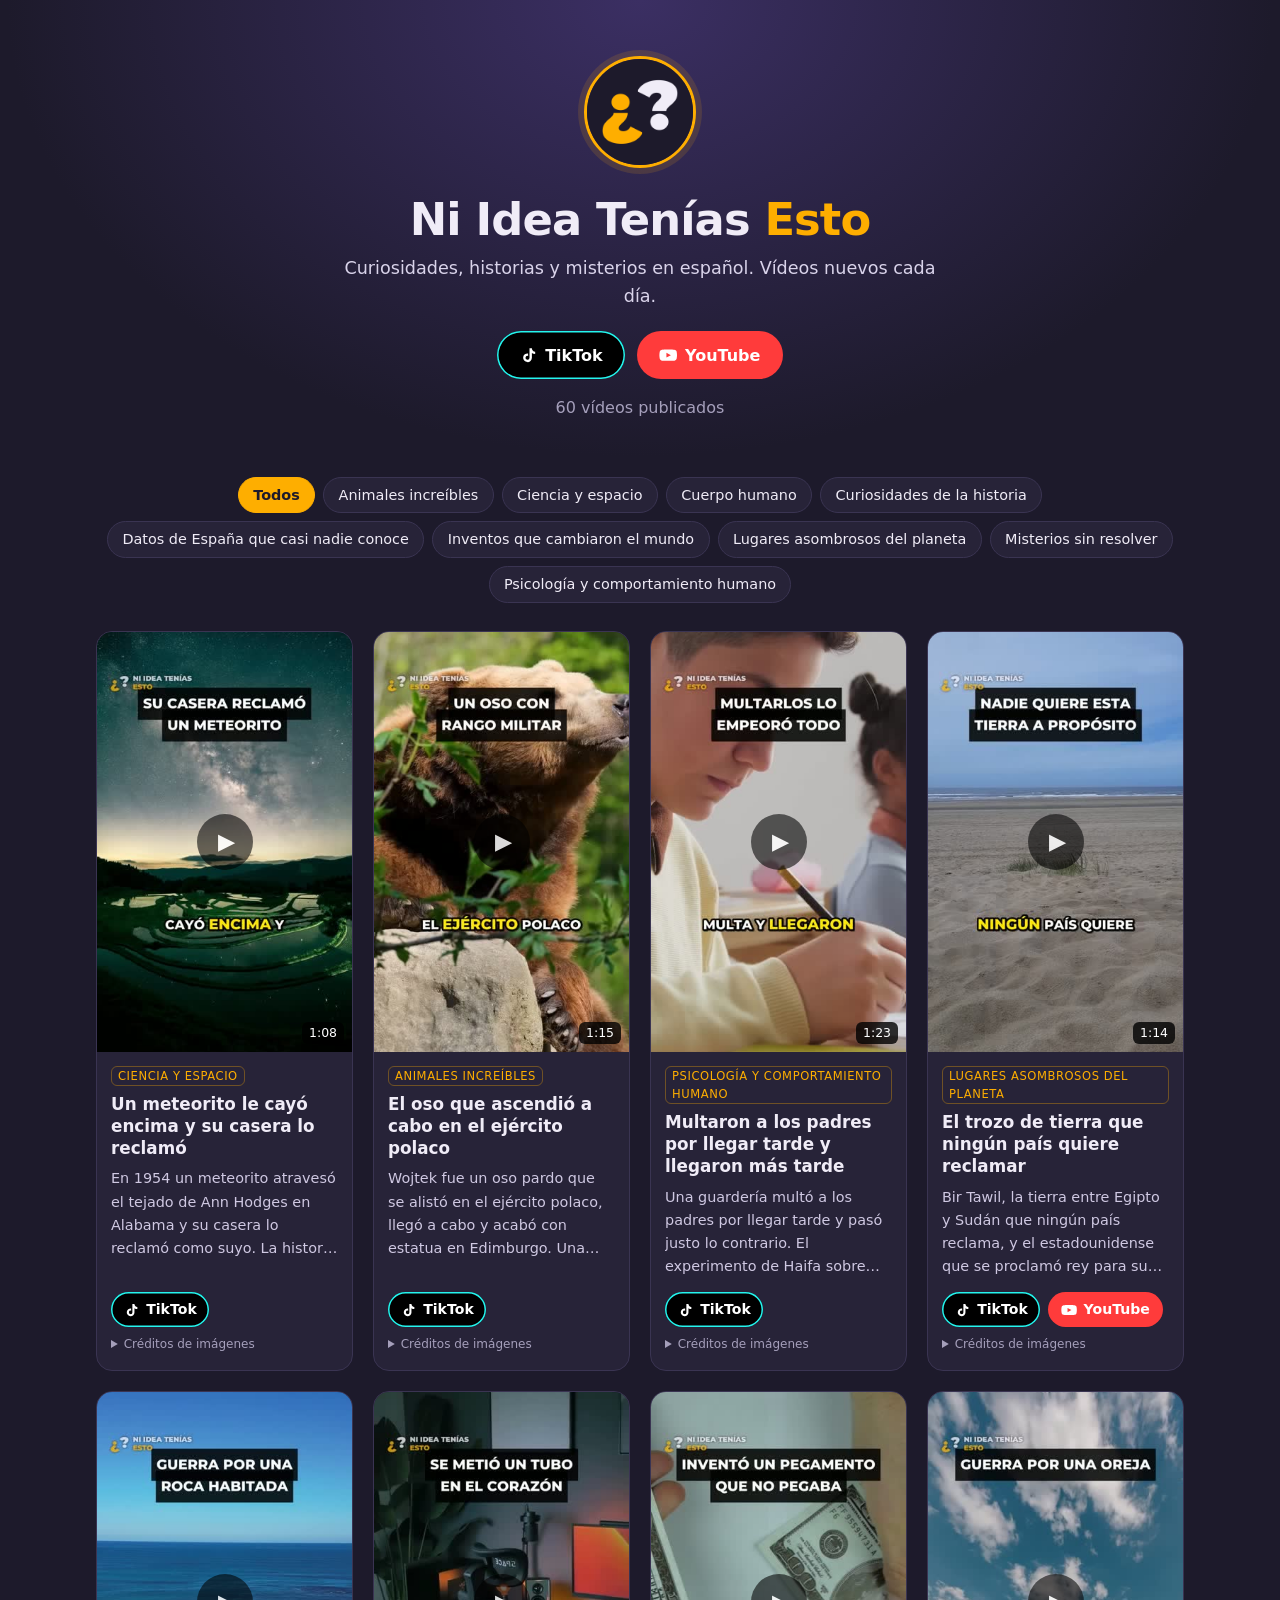
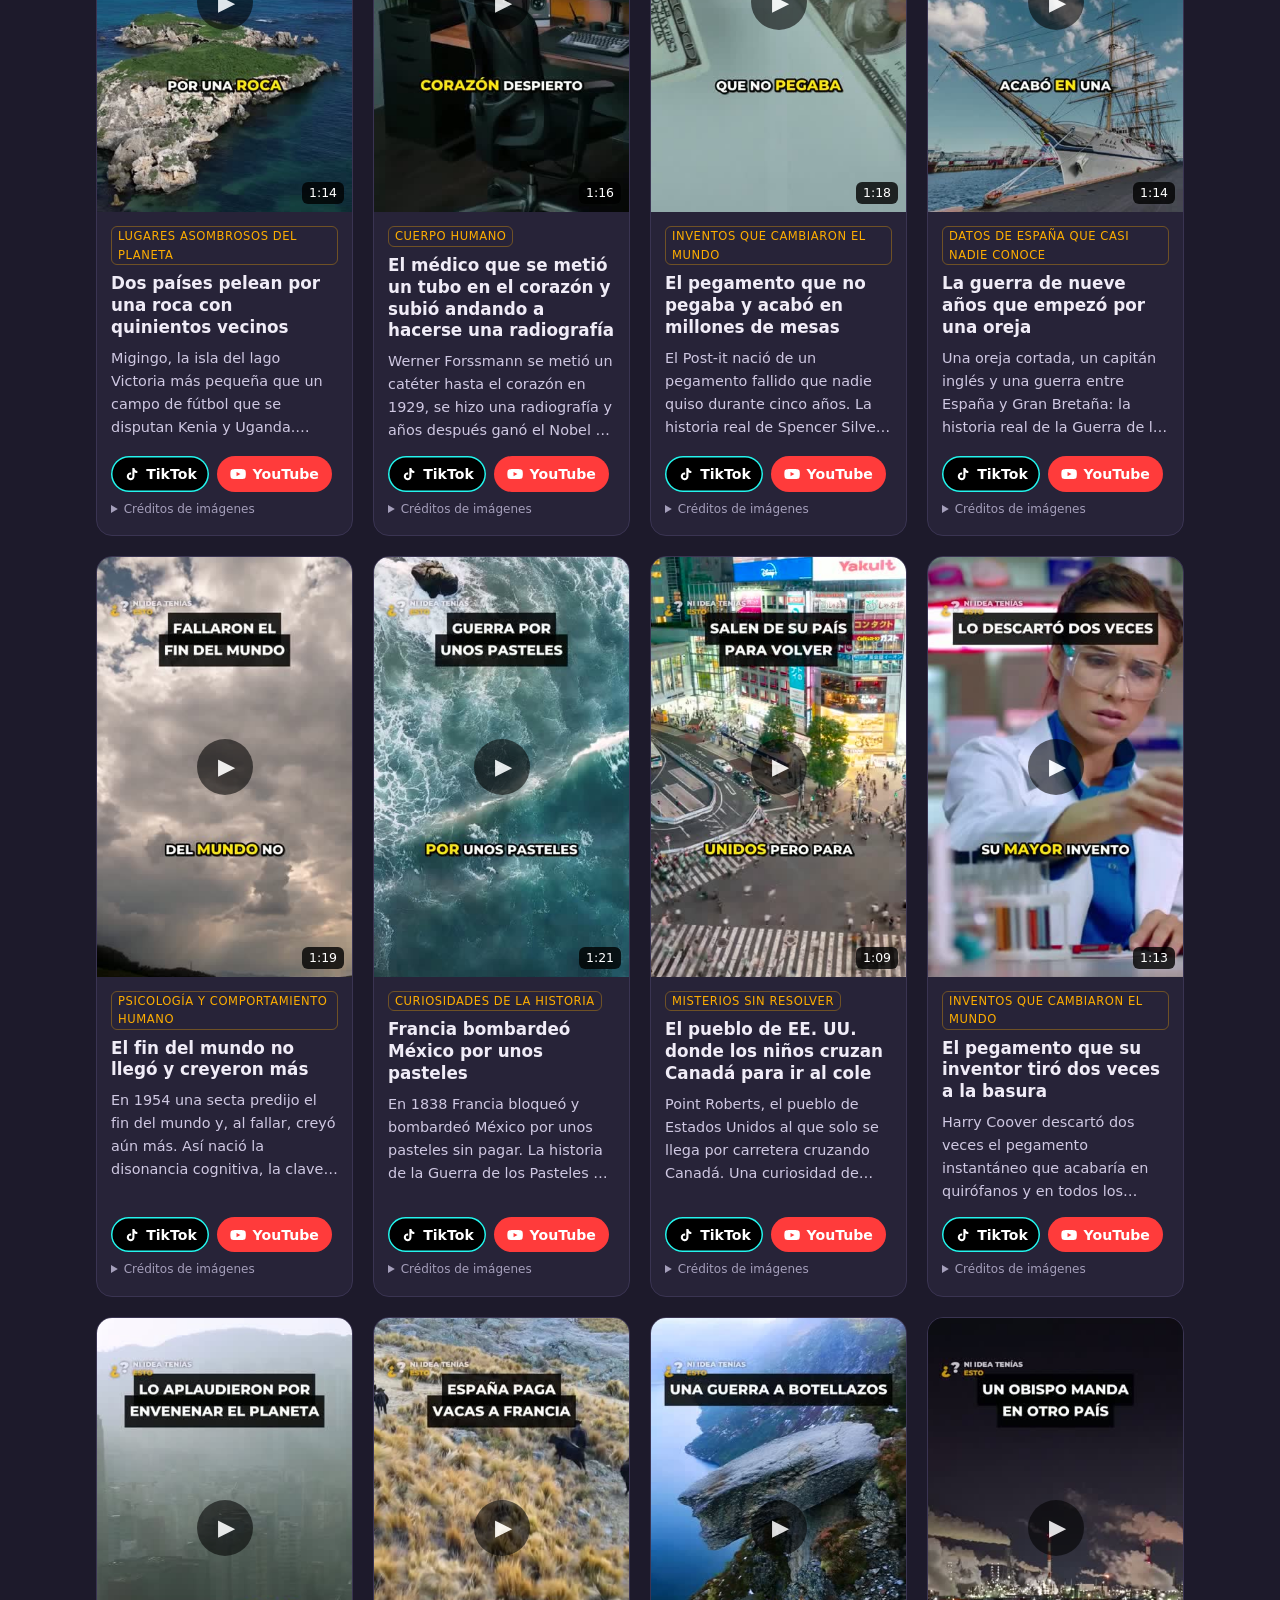
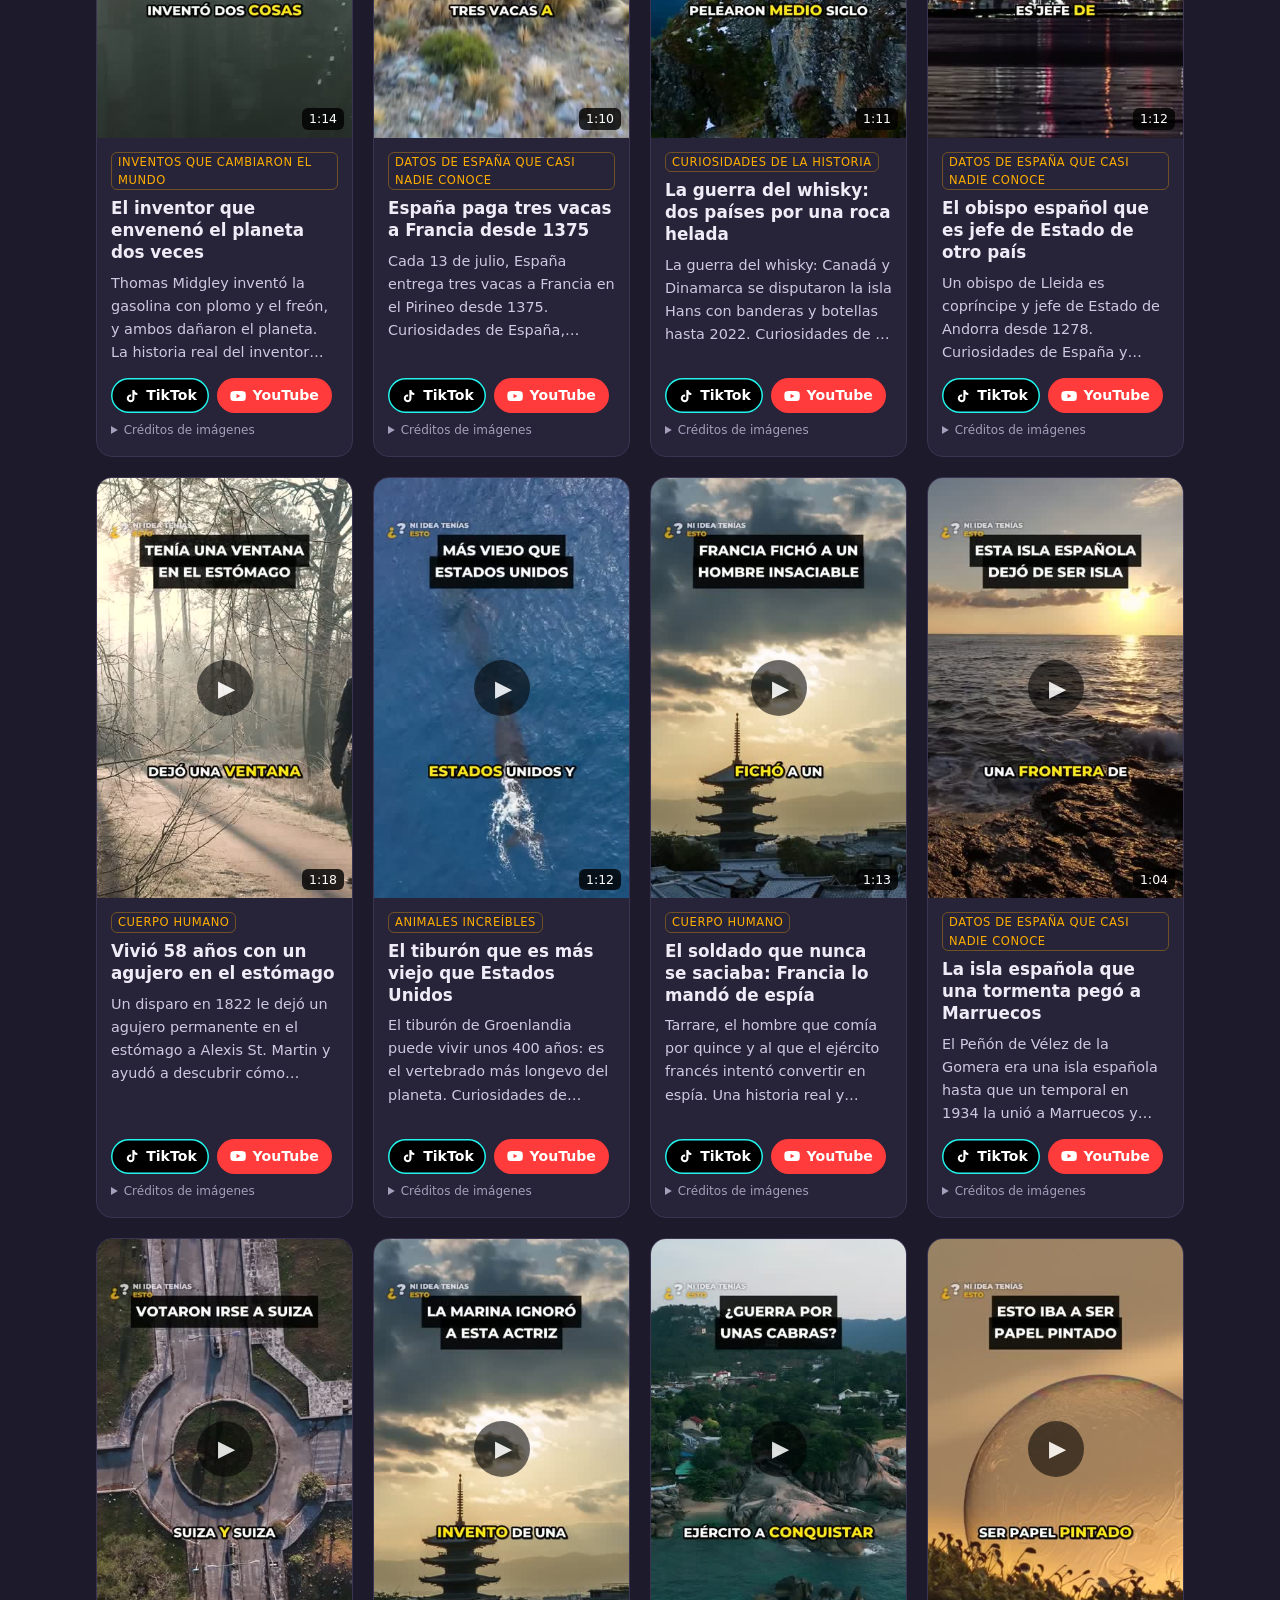
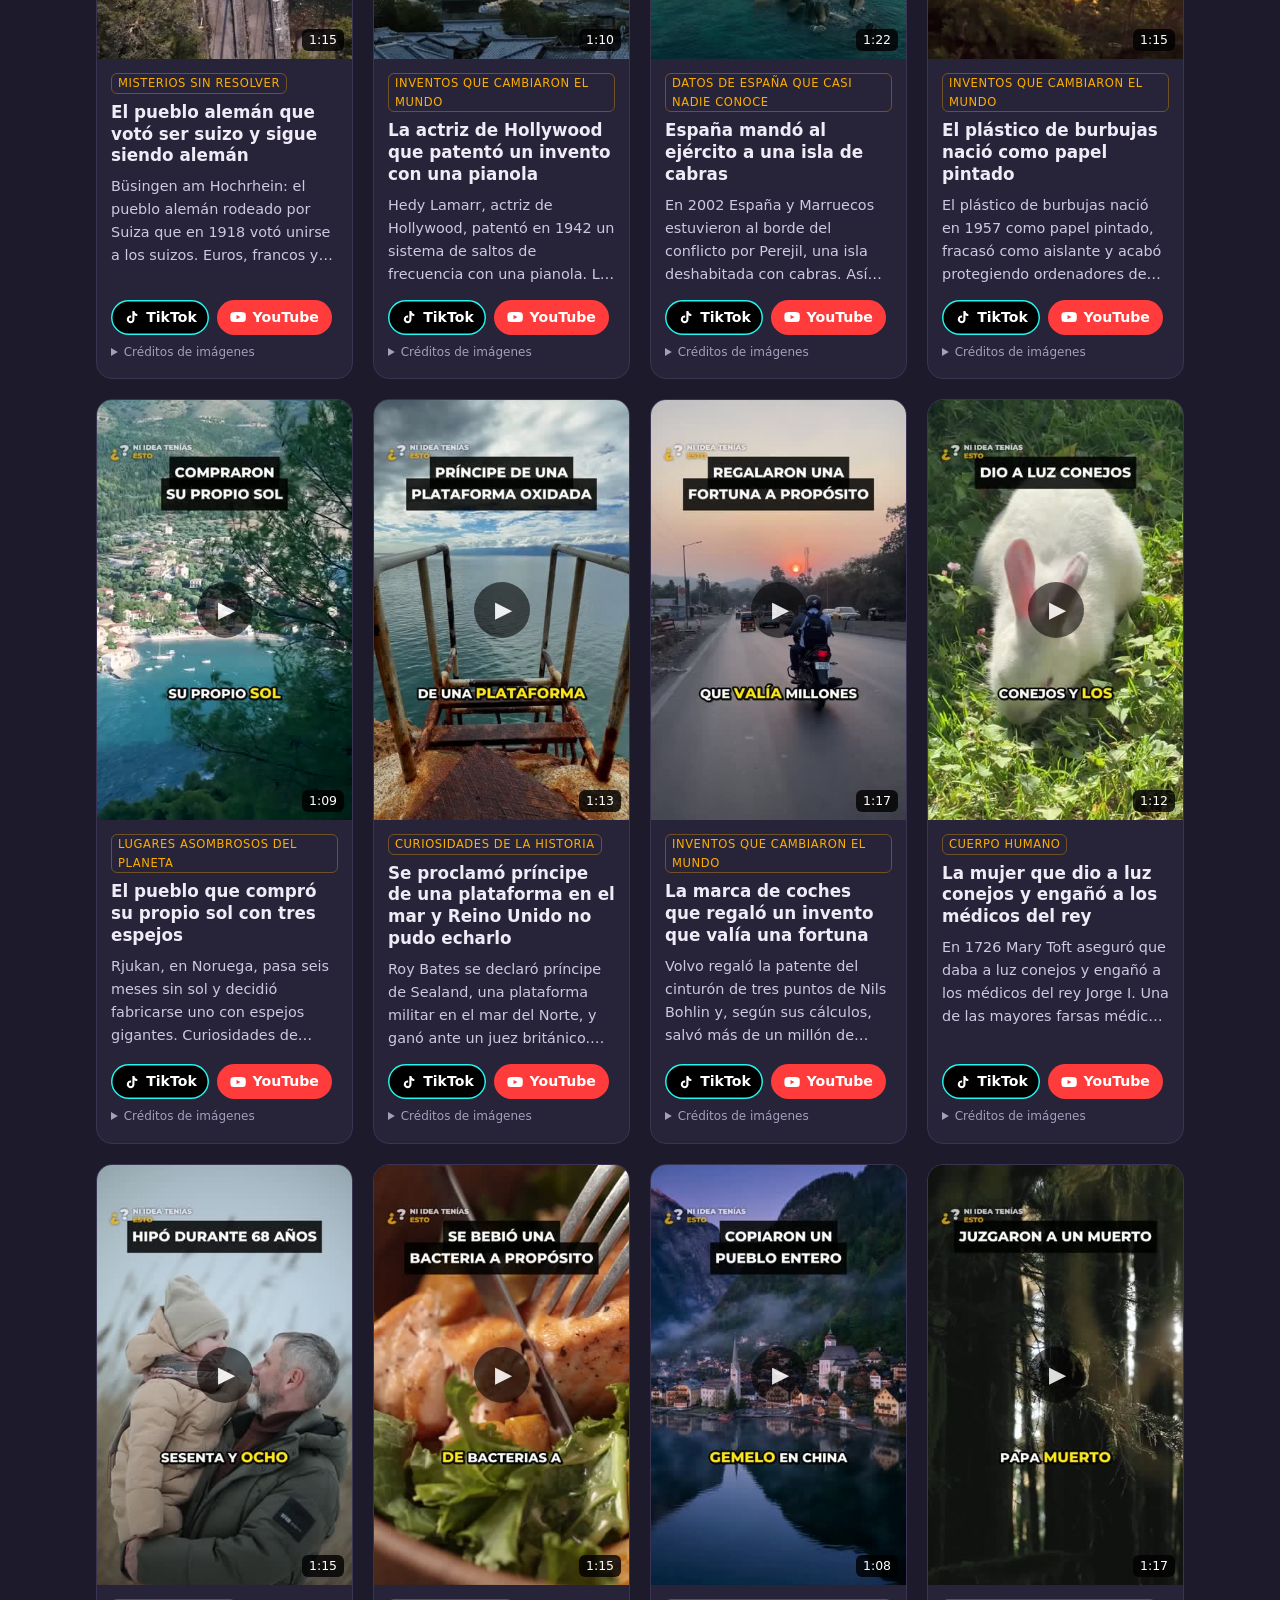
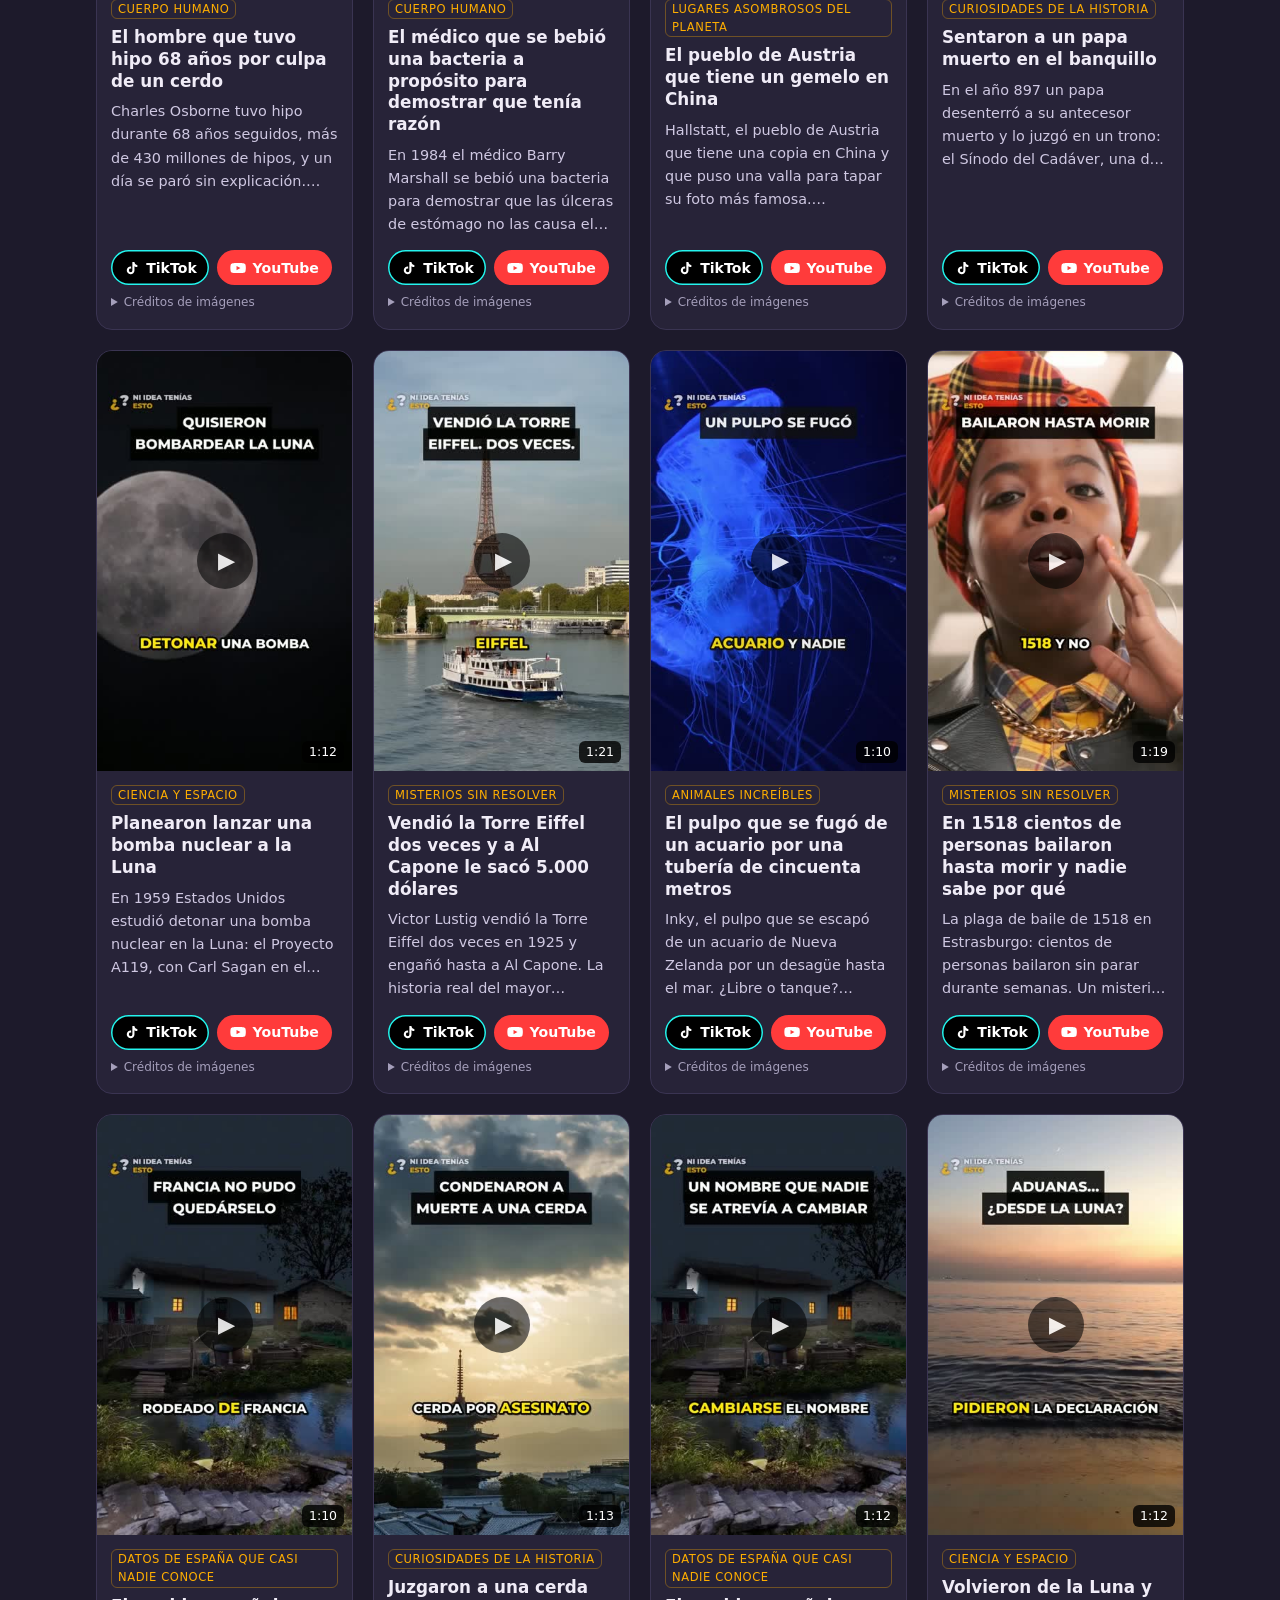
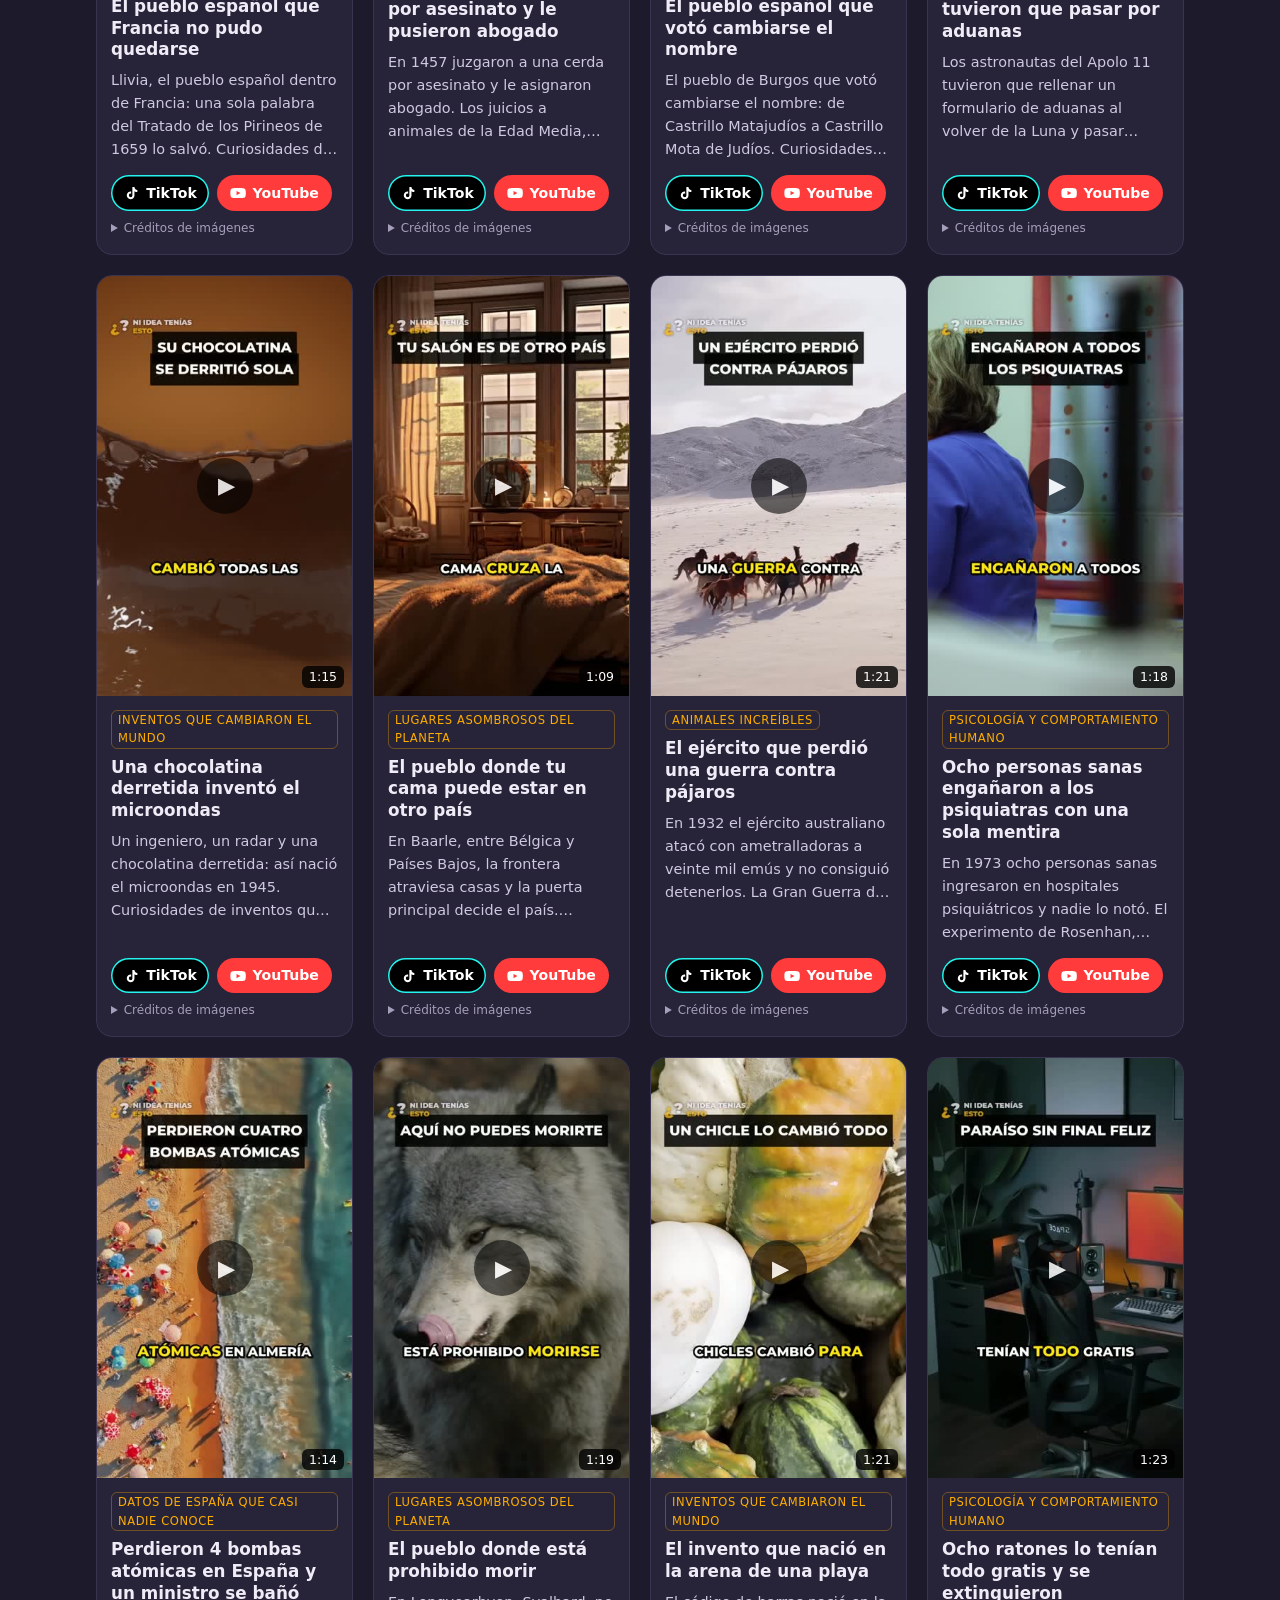
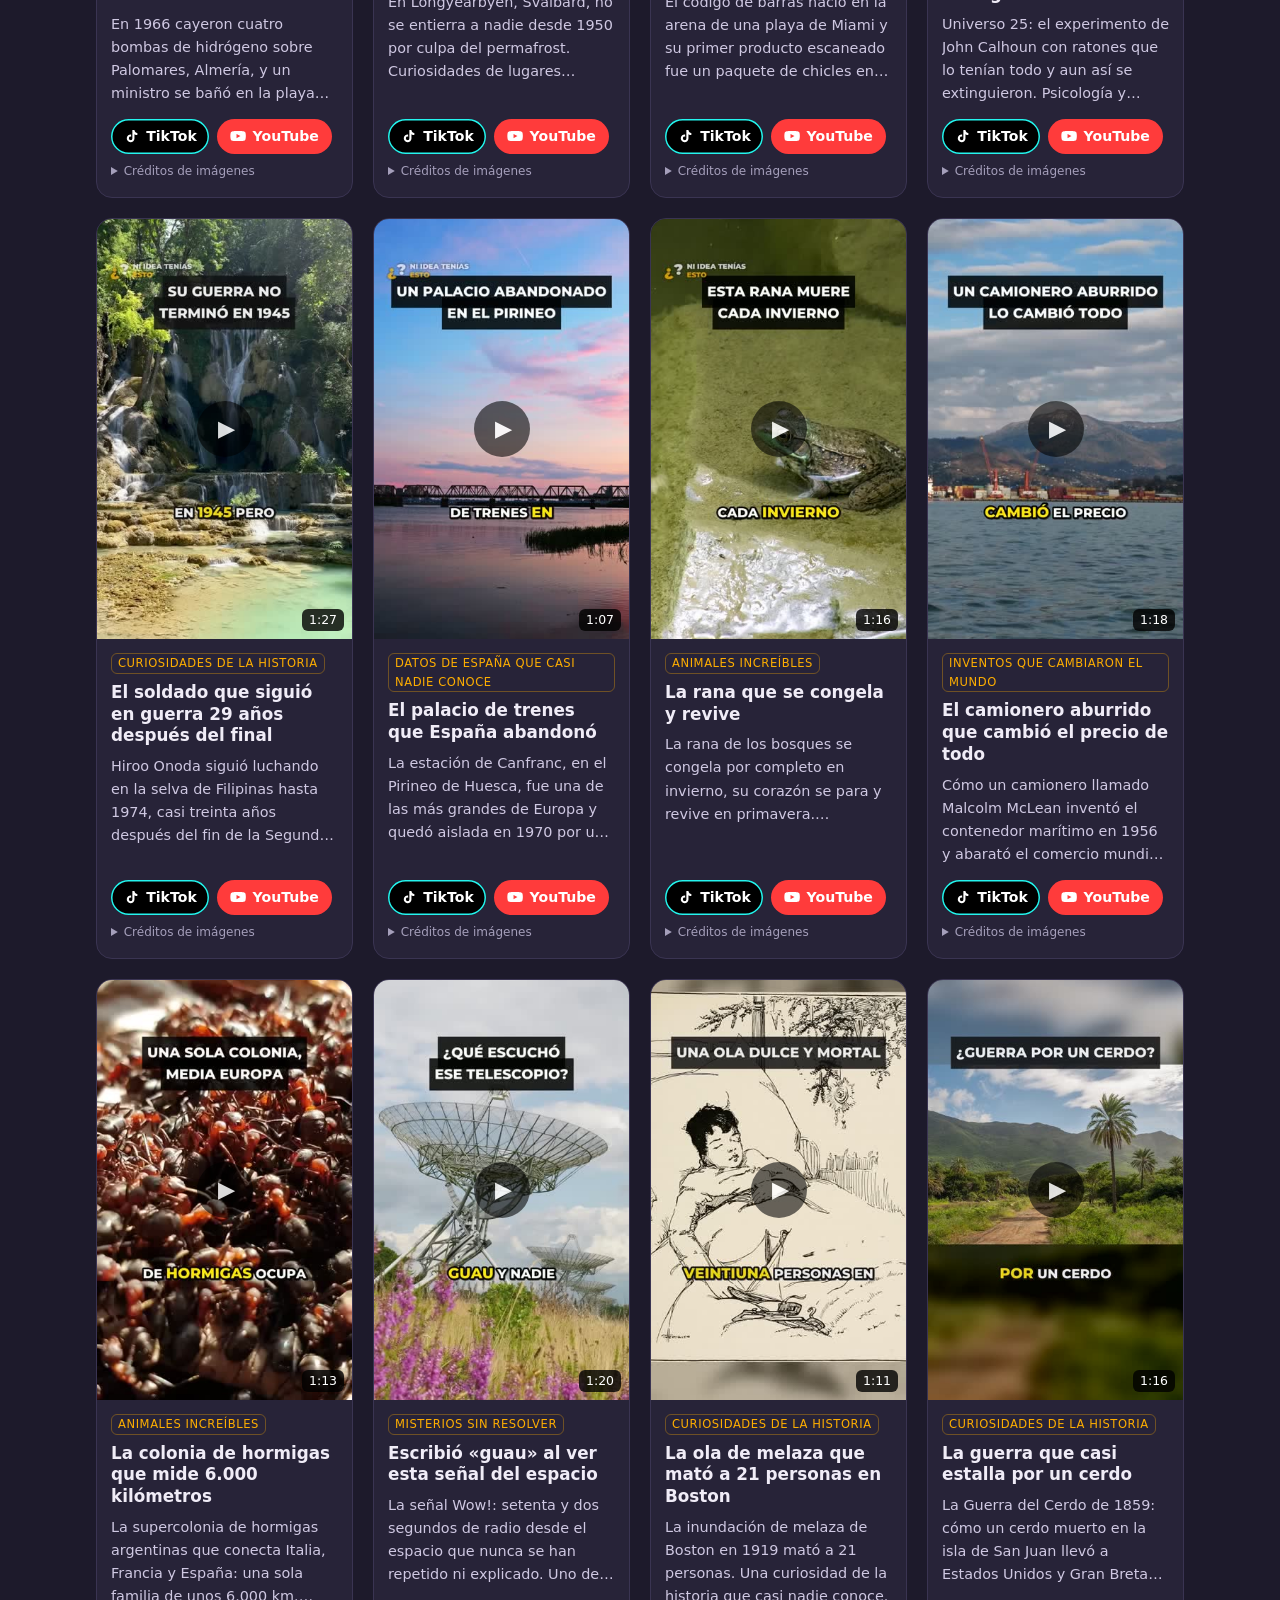
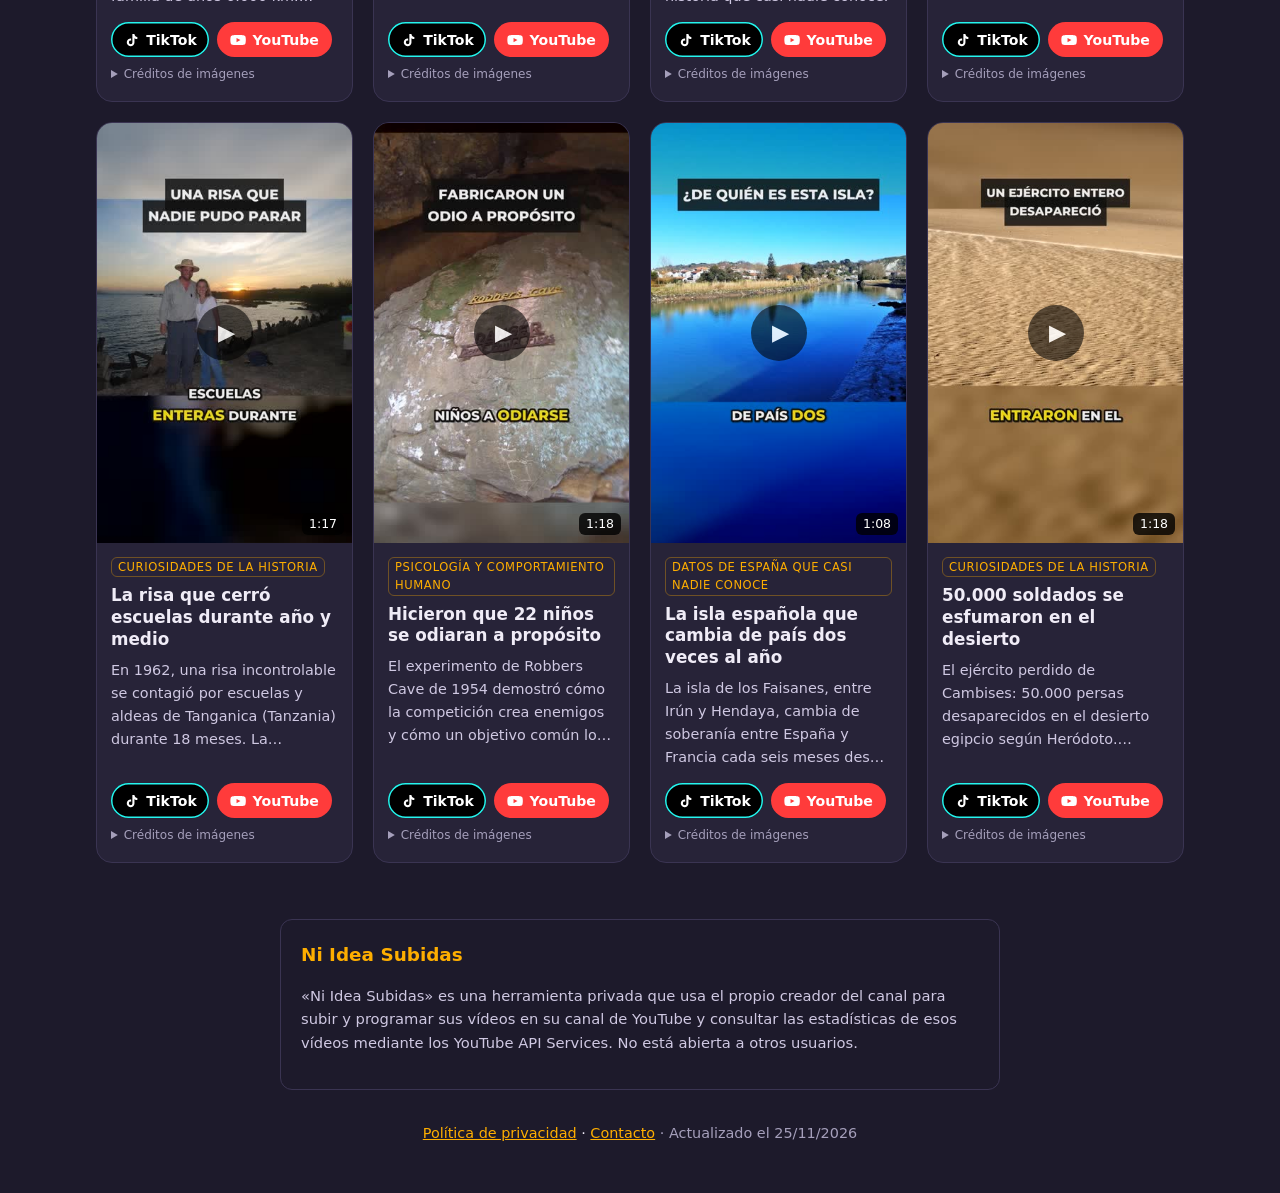
==== index.html @ e854cfb4 "Vídeos actualizados 2026-11-25 22:00" ====
<!doctype html><html lang="es"><head><meta charset="utf-8">
<meta name="viewport" content="width=device-width,initial-scale=1">
<title>Ni Idea Tenías Esto · curiosidades en vídeo</title>
<meta name="description" content="Curiosidades, historias y misterios en español. Vídeos nuevos cada día.">
<link rel="canonical" href="https://fredygui.github.io/nideatenias-web/"><link rel="icon" href="perfil.png"><meta name="theme-color" content="#1d1a2b">
<meta property="og:type" content="website"><meta property="og:title" content="Ni Idea Tenías Esto">
<meta property="og:description" content="Curiosidades, historias y misterios en español. Vídeos nuevos cada día."><meta property="og:url" content="https://fredygui.github.io/nideatenias-web/">
<meta property="og:image" content="https://fredygui.github.io/nideatenias-web/banner.png"><meta name="twitter:card" content="summary_large_image">
<script type="application/ld+json">{"@context": "https://schema.org", "@type": "Organization", "name": "Ni Idea Tenías Esto", "url": "https://fredygui.github.io/nideatenias-web/", "logo": "https://fredygui.github.io/nideatenias-web/perfil.png", "sameAs": ["https://www.tiktok.com/@ni_idea_tenias", "https://www.youtube.com/channel/UCDaTWQ-N5QZ5Dp7M0wx1miQ"]}</script>
<link rel="stylesheet" href="style.css?v=9f6d67fa"></head><body>
<header class="hero"><img class="avatar" src="perfil.png" alt="" width="112" height="112">
<h1>Ni Idea Tenías <b>Esto</b></h1><p class="lema">Curiosidades, historias y misterios en español. Vídeos nuevos cada día.</p>
<nav class="redes"><a class="bt tt" href="https://www.tiktok.com/@ni_idea_tenias" target="_blank" rel="noopener"><svg viewBox="0 0 24 24" aria-hidden="true"><path d="M16.6 5.8A4.3 4.3 0 0 1 15.5 3h-3.1v12.4a2.6 2.6 0 1 1-1.8-2.5V9.7a5.7 5.7 0 1 0 4.9 5.7V9.1a7.3 7.3 0 0 0 4.3 1.4V7.4a4.3 4.3 0 0 1-3.2-1.6z"/></svg>TikTok</a>
<a class="bt yt" href="https://www.youtube.com/channel/UCDaTWQ-N5QZ5Dp7M0wx1miQ" target="_blank" rel="noopener"><svg viewBox="0 0 24 24" aria-hidden="true"><path d="M23 7.2a3 3 0 0 0-2.1-2.1C19 4.6 12 4.6 12 4.6s-7 0-8.9.5A3 3 0 0 0 1 7.2 31 31 0 0 0 .5 12a31 31 0 0 0 .5 4.8 3 3 0 0 0 2.1 2.1c1.9.5 8.9.5 8.9.5s7 0 8.9-.5a3 3 0 0 0 2.1-2.1A31 31 0 0 0 23.5 12a31 31 0 0 0-.5-4.8zM9.7 15.1V8.9l5.8 3.1z"/></svg>YouTube</a></nav>
<p class="mut">60 vídeos publicados</p></header>
<main><div class="filtros" role="group" aria-label="Filtrar por temática">
<button type="button" data-f="" aria-pressed="true">Todos</button><button type="button" data-f="animales increíbles">Animales increíbles</button><button type="button" data-f="ciencia y espacio">Ciencia y espacio</button><button type="button" data-f="cuerpo humano">Cuerpo humano</button><button type="button" data-f="curiosidades de la historia">Curiosidades de la historia</button><button type="button" data-f="datos de España que casi nadie conoce">Datos de España que casi nadie conoce</button><button type="button" data-f="inventos que cambiaron el mundo">Inventos que cambiaron el mundo</button><button type="button" data-f="lugares asombrosos del planeta">Lugares asombrosos del planeta</button><button type="button" data-f="misterios sin resolver">Misterios sin resolver</button><button type="button" data-f="psicología y comportamiento humano">Psicología y comportamiento humano</button></div>
<section class="grid"><article class="card" data-tema="ciencia y espacio">
<a class="thumb" href="https://www.tiktok.com/@ni_idea_tenias/video/7712201972727778582" target="_blank" rel="noopener" aria-label="Ver «Un meteorito le cayó encima y su casera lo reclamó»">
<img src="v/un-meteorito-le-cayo-encima-y-su-casera-lo-reclamo.jpg" alt="" loading="lazy" width="360" height="640"><span class="dur">1:08</span><span class="play" aria-hidden="true">▶</span></a>
<div class="info"><span class="chip">ciencia y espacio</span><h3>Un meteorito le cayó encima y su casera lo reclamó</h3>
<p>En 1954 un meteorito atravesó el tejado de Ann Hodges en Alabama y su casera lo reclamó como suyo. La historia real del meteorito de Sylacauga.</p><div class="bts"><a class="bt tt" href="https://www.tiktok.com/@ni_idea_tenias/video/7712201972727778582" target="_blank" rel="noopener"><svg viewBox="0 0 24 24" aria-hidden="true"><path d="M16.6 5.8A4.3 4.3 0 0 1 15.5 3h-3.1v12.4a2.6 2.6 0 1 1-1.8-2.5V9.7a5.7 5.7 0 1 0 4.9 5.7V9.1a7.3 7.3 0 0 0 4.3 1.4V7.4a4.3 4.3 0 0 1-3.2-1.6z"/></svg>TikTok</a></div><details><summary>Créditos de imágenes</summary><p>Kanenori (Pixabay); Kai NeSmith (CC BY 4.0, Wikimedia); atiqurrahman0047 (Pixabay); TravelingOnTheGoYoutubeCh (Pixabay); LadislavBur (Pixabay); Spaceandbeyond (Pixabay); Boston Public Library (Public domain, Wikimedia); AlexKopeykin (Pixabay); Associated Press (Public domain, Wikimedia); AttilaPergel (Pixabay); JoshuaWoroniecki (Pixabay); AlabamaGuy2007 (Public domain, Wikimedia); Elcin_Qarayev (Pixabay); Skusnr (CC BY-SA 3.0, Wikimedia); xBriantcx (Pixabay); Rivers Langley; SaveRivers (CC BY-SA 3.0, Wikimedia); bellergy (Pixabay)</p></details></div></article><article class="card" data-tema="animales increíbles">
<a class="thumb" href="https://www.tiktok.com/@ni_idea_tenias/video/7712161598269558038" target="_blank" rel="noopener" aria-label="Ver «El oso que ascendió a cabo en el ejército polaco»">
<img src="v/el-oso-que-ascendio-a-cabo-en-el-ejercito-polaco.jpg" alt="" loading="lazy" width="360" height="640"><span class="dur">1:15</span><span class="play" aria-hidden="true">▶</span></a>
<div class="info"><span class="chip">animales increíbles</span><h3>El oso que ascendió a cabo en el ejército polaco</h3>
<p>Wojtek fue un oso pardo que se alistó en el ejército polaco, llegó a cabo y acabó con estatua en Edimburgo. Una curiosidad real de la Segunda Guerra Mundial.</p><div class="bts"><a class="bt tt" href="https://www.tiktok.com/@ni_idea_tenias/video/7712161598269558038" target="_blank" rel="noopener"><svg viewBox="0 0 24 24" aria-hidden="true"><path d="M16.6 5.8A4.3 4.3 0 0 1 15.5 3h-3.1v12.4a2.6 2.6 0 1 1-1.8-2.5V9.7a5.7 5.7 0 1 0 4.9 5.7V9.1a7.3 7.3 0 0 0 4.3 1.4V7.4a4.3 4.3 0 0 1-3.2-1.6z"/></svg>TikTok</a></div><details><summary>Créditos de imágenes</summary><p>NickyPe (Pixabay); Imperial War Museum (Public domain, Wikimedia); 10933357 (Pixabay); Annemarie Schwarzenbach (Public domain, Wikimedia); Amirirani (Pixabay); u_ekhjdhty9m (Pixabay); md579 (Pixabay); mda621326 (Pixabay); Nguyendong94 (Pixabay); Signal Corps Archive (Public domain, Wikimedia); bellergy (Pixabay); Signal Corps Archive from Ireland and Un (Public domain, Wikimedia); WildEastMan (Pixabay); Scotch Mist (CC BY-SA 4.0, Wikimedia); AttilaPergel (Pixabay); billfromesm (CC BY 2.0, Wikimedia); Mark Owens (OGL v1.0, Wikimedia); Media_Hopper_Studio (Pixabay); Gpwitteveen (CC BY-SA 3.0, Wikimedia)</p></details></div></article><article class="card" data-tema="psicología y comportamiento humano">
<a class="thumb" href="https://www.tiktok.com/@ni_idea_tenias/video/7711822994636639510" target="_blank" rel="noopener" aria-label="Ver «Multaron a los padres por llegar tarde y llegaron más tarde»">
<img src="v/multaron-a-los-padres-por-llegar-tarde-y-llegaron-.jpg" alt="" loading="lazy" width="360" height="640"><span class="dur">1:23</span><span class="play" aria-hidden="true">▶</span></a>
<div class="info"><span class="chip">psicología y comportamiento humano</span><h3>Multaron a los padres por llegar tarde y llegaron más tarde</h3>
<p>Una guardería multó a los padres por llegar tarde y pasó justo lo contrario. El experimento de Haifa sobre psicología y dinero que cambió la economía del comportamiento.</p><div class="bts"><a class="bt tt" href="https://www.tiktok.com/@ni_idea_tenias/video/7711822994636639510" target="_blank" rel="noopener"><svg viewBox="0 0 24 24" aria-hidden="true"><path d="M16.6 5.8A4.3 4.3 0 0 1 15.5 3h-3.1v12.4a2.6 2.6 0 1 1-1.8-2.5V9.7a5.7 5.7 0 1 0 4.9 5.7V9.1a7.3 7.3 0 0 0 4.3 1.4V7.4a4.3 4.3 0 0 1-3.2-1.6z"/></svg>TikTok</a></div><details><summary>Créditos de imágenes</summary><p>Vacampbe (Pixabay); Zvi Roger (CC BY 3.0, Wikimedia); Kalashnov (CC BY-SA 3.0, Wikimedia); RoyBuri (Pixabay); Revital Salomon (CC BY-SA 4.0, Wikimedia); xBriantcx (Pixabay); Christoph Braun (CC0, Wikimedia); Matthias_Groeneveld (Pixabay); 玄史生 (CC0, Wikimedia); iddea_photo (Pixabay); Benaldinhomasaba (CC BY-SA 4.0, Wikimedia); Amorn_mimi (Pixabay); frycyk01 (Pixabay); isuruzampa (Pixabay); Nature-Stock-Footage (Pixabay); Gene Daniels (Public domain, Wikimedia); Alexas_Fotos (Pixabay); Noamgneezy (CC BY-SA 3.0, Wikimedia)</p></details></div></article><article class="card" data-tema="lugares asombrosos del planeta">
<a class="thumb" href="https://www.tiktok.com/@ni_idea_tenias/video/7711777873987636502" target="_blank" rel="noopener" aria-label="Ver «El trozo de tierra que ningún país quiere reclamar»">
<img src="v/el-trozo-de-tierra-que-ningun-pais-quiere-reclamar.jpg" alt="" loading="lazy" width="360" height="640"><span class="dur">1:14</span><span class="play" aria-hidden="true">▶</span></a>
<div class="info"><span class="chip">lugares asombrosos del planeta</span><h3>El trozo de tierra que ningún país quiere reclamar</h3>
<p>Bir Tawil, la tierra entre Egipto y Sudán que ningún país reclama, y el estadounidense que se proclamó rey para su hija. Curiosidades del mundo y fronteras absurdas.</p><div class="bts"><a class="bt tt" href="https://www.tiktok.com/@ni_idea_tenias/video/7711777873987636502" target="_blank" rel="noopener"><svg viewBox="0 0 24 24" aria-hidden="true"><path d="M16.6 5.8A4.3 4.3 0 0 1 15.5 3h-3.1v12.4a2.6 2.6 0 1 1-1.8-2.5V9.7a5.7 5.7 0 1 0 4.9 5.7V9.1a7.3 7.3 0 0 0 4.3 1.4V7.4a4.3 4.3 0 0 1-3.2-1.6z"/></svg>TikTok</a><a class="bt yt" href="https://youtube.com/shorts/9jWwilT1-Ss" target="_blank" rel="noopener"><svg viewBox="0 0 24 24" aria-hidden="true"><path d="M23 7.2a3 3 0 0 0-2.1-2.1C19 4.6 12 4.6 12 4.6s-7 0-8.9.5A3 3 0 0 0 1 7.2 31 31 0 0 0 .5 12a31 31 0 0 0 .5 4.8 3 3 0 0 0 2.1 2.1c1.9.5 8.9.5 8.9.5s7 0 8.9-.5a3 3 0 0 0 2.1-2.1A31 31 0 0 0 23.5 12a31 31 0 0 0-.5-4.8zM9.7 15.1V8.9l5.8 3.1z"/></svg>YouTube</a></div><details><summary>Créditos de imágenes</summary><p>MAKY_OREL (Pixabay); antonlukin (Pixabay); HieuNghiaMini (Pixabay); Asif_khanAK (Pixabay); Kanenori (Pixabay); Great Britain. War Office. General Staff (Public domain, Wikimedia); Mario_Krimer (Pixabay); Egypt location map.svg; Sudan location m (CC BY-SA 3.0, Wikimedia); DrRandomFactor (CC BY-SA 3.0, Wikimedia); OrcaTec (Pixabay); NYC2TLV (CC BY 2.5, Wikimedia); Leolo212 (Pixabay); Landsat 8 / OLI (Public domain, Wikimedia); AlexKopeykin (Pixabay); AndyScott (CC BY-SA 4.0, Wikimedia); Maps-For-Free.com (CC0, Wikimedia); Sarjunkumar01 (Pixabay); Army Map Service, Corps of Engineers, U. (Public domain, Wikimedia)</p></details></div></article><article class="card" data-tema="lugares asombrosos del planeta">
<a class="thumb" href="https://www.tiktok.com/@ni_idea_tenias/video/7711727557229563158" target="_blank" rel="noopener" aria-label="Ver «Dos países pelean por una roca con quinientos vecinos»">
<img src="v/dos-paises-pelean-por-una-roca-con-quinientos-veci.jpg" alt="" loading="lazy" width="360" height="640"><span class="dur">1:14</span><span class="play" aria-hidden="true">▶</span></a>
<div class="info"><span class="chip">lugares asombrosos del planeta</span><h3>Dos países pelean por una roca con quinientos vecinos</h3>
<p>Migingo, la isla del lago Victoria más pequeña que un campo de fútbol que se disputan Kenia y Uganda. Curiosidades de fronteras absurdas y lugares asombrosos.</p><div class="bts"><a class="bt tt" href="https://www.tiktok.com/@ni_idea_tenias/video/7711727557229563158" target="_blank" rel="noopener"><svg viewBox="0 0 24 24" aria-hidden="true"><path d="M16.6 5.8A4.3 4.3 0 0 1 15.5 3h-3.1v12.4a2.6 2.6 0 1 1-1.8-2.5V9.7a5.7 5.7 0 1 0 4.9 5.7V9.1a7.3 7.3 0 0 0 4.3 1.4V7.4a4.3 4.3 0 0 1-3.2-1.6z"/></svg>TikTok</a><a class="bt yt" href="https://youtube.com/shorts/aPOCKbaKrG8" target="_blank" rel="noopener"><svg viewBox="0 0 24 24" aria-hidden="true"><path d="M23 7.2a3 3 0 0 0-2.1-2.1C19 4.6 12 4.6 12 4.6s-7 0-8.9.5A3 3 0 0 0 1 7.2 31 31 0 0 0 .5 12a31 31 0 0 0 .5 4.8 3 3 0 0 0 2.1 2.1c1.9.5 8.9.5 8.9.5s7 0 8.9-.5a3 3 0 0 0 2.1-2.1A31 31 0 0 0 23.5 12a31 31 0 0 0-.5-4.8zM9.7 15.1V8.9l5.8 3.1z"/></svg>YouTube</a></div><details><summary>Créditos de imágenes</summary><p>Ian5152 (Pixabay); Juneakhwale (CC BY-SA 4.0, Wikimedia); Mehul_photography_15 (Pixabay); bambooart2030 (Pixabay); LadislavBur (Pixabay); smudger888 (CC BY 2.0, Wikimedia); Peter_Hanzo (Pixabay); US DEPARTMENT OF STATE (Public domain, Wikimedia); Kanenori (Pixabay); Denis kasozi (CC BY-SA 4.0, Wikimedia); Valentin_Aleksandrov (Pixabay); oybekostanov (Pixabay); SportomatykPL (CC BY-SA 4.0, Wikimedia); Kmeel_com (Pixabay); ZaBanker (CC BY-SA 4.0, Wikimedia); Nerd_Nonsense (Pixabay); Africraigs (CC BY-SA 4.0, Wikimedia); Mujibarsk_786 (Pixabay)</p></details></div></article><article class="card" data-tema="cuerpo humano">
<a class="thumb" href="https://www.tiktok.com/@ni_idea_tenias/video/7711451855829863703" target="_blank" rel="noopener" aria-label="Ver «El médico que se metió un tubo en el corazón y subió andando a hacerse una radiografía»">
<img src="v/el-medico-que-se-metio-un-tubo-en-el-corazon-y-sub.jpg" alt="" loading="lazy" width="360" height="640"><span class="dur">1:16</span><span class="play" aria-hidden="true">▶</span></a>
<div class="info"><span class="chip">cuerpo humano</span><h3>El médico que se metió un tubo en el corazón y subió andando a hacerse una radiografía</h3>
<p>Werner Forssmann se metió un catéter hasta el corazón en 1929, se hizo una radiografía y años después ganó el Nobel de Medicina. Curiosidades de medicina e historia.</p><div class="bts"><a class="bt tt" href="https://www.tiktok.com/@ni_idea_tenias/video/7711451855829863703" target="_blank" rel="noopener"><svg viewBox="0 0 24 24" aria-hidden="true"><path d="M16.6 5.8A4.3 4.3 0 0 1 15.5 3h-3.1v12.4a2.6 2.6 0 1 1-1.8-2.5V9.7a5.7 5.7 0 1 0 4.9 5.7V9.1a7.3 7.3 0 0 0 4.3 1.4V7.4a4.3 4.3 0 0 1-3.2-1.6z"/></svg>TikTok</a><a class="bt yt" href="https://youtube.com/shorts/ELlc_My-Vzo" target="_blank" rel="noopener"><svg viewBox="0 0 24 24" aria-hidden="true"><path d="M23 7.2a3 3 0 0 0-2.1-2.1C19 4.6 12 4.6 12 4.6s-7 0-8.9.5A3 3 0 0 0 1 7.2 31 31 0 0 0 .5 12a31 31 0 0 0 .5 4.8 3 3 0 0 0 2.1 2.1c1.9.5 8.9.5 8.9.5s7 0 8.9-.5a3 3 0 0 0 2.1-2.1A31 31 0 0 0 23.5 12a31 31 0 0 0-.5-4.8zM9.7 15.1V8.9l5.8 3.1z"/></svg>YouTube</a></div><details><summary>Créditos de imágenes</summary><p>ZT_OSCAR (Pixabay); pinushooter (Pixabay); Albanian_Filmmaker (Pixabay); de:Andreas Bogdain (GFDL 1.2, Wikimedia); Florian_Delee (Pixabay); Ralf Roletschek (talk) - Infos über Fahr (CC BY 3.0, Wikimedia); AlexKopeykin (Pixabay); Navy Medicine (Public domain, Wikimedia); JustYøu (Pixabay); Matthias_Groeneveld (Pixabay); Oxfordshire County Council, Anni Byard,  (CC BY-SA 2.0, Wikimedia); KIMDAEJEUNG (Pixabay); ? (CC BY 4.0, Wikimedia); Unknown authorUnknown author (Public domain, Wikimedia); Gam-Ol (Pixabay); NickyPe (Pixabay)</p></details></div></article><article class="card" data-tema="inventos que cambiaron el mundo">
<a class="thumb" href="https://www.tiktok.com/@ni_idea_tenias/video/7711345243517373718" target="_blank" rel="noopener" aria-label="Ver «El pegamento que no pegaba y acabó en millones de mesas»">
<img src="v/el-pegamento-que-no-pegaba-y-acabo-en-millones-de-.jpg" alt="" loading="lazy" width="360" height="640"><span class="dur">1:18</span><span class="play" aria-hidden="true">▶</span></a>
<div class="info"><span class="chip">inventos que cambiaron el mundo</span><h3>El pegamento que no pegaba y acabó en millones de mesas</h3>
<p>El Post-it nació de un pegamento fallido que nadie quiso durante cinco años. La historia real de Spencer Silver, Art Fry y 3M.</p><div class="bts"><a class="bt tt" href="https://www.tiktok.com/@ni_idea_tenias/video/7711345243517373718" target="_blank" rel="noopener"><svg viewBox="0 0 24 24" aria-hidden="true"><path d="M16.6 5.8A4.3 4.3 0 0 1 15.5 3h-3.1v12.4a2.6 2.6 0 1 1-1.8-2.5V9.7a5.7 5.7 0 1 0 4.9 5.7V9.1a7.3 7.3 0 0 0 4.3 1.4V7.4a4.3 4.3 0 0 1-3.2-1.6z"/></svg>TikTok</a><a class="bt yt" href="https://youtube.com/shorts/TGSdVjlFQH4" target="_blank" rel="noopener"><svg viewBox="0 0 24 24" aria-hidden="true"><path d="M23 7.2a3 3 0 0 0-2.1-2.1C19 4.6 12 4.6 12 4.6s-7 0-8.9.5A3 3 0 0 0 1 7.2 31 31 0 0 0 .5 12a31 31 0 0 0 .5 4.8 3 3 0 0 0 2.1 2.1c1.9.5 8.9.5 8.9.5s7 0 8.9-.5a3 3 0 0 0 2.1-2.1A31 31 0 0 0 23.5 12a31 31 0 0 0-.5-4.8zM9.7 15.1V8.9l5.8 3.1z"/></svg>YouTube</a></div><details><summary>Créditos de imágenes</summary><p>RoyBuri (Pixabay); McGhiever (CC BY-SA 4.0, Wikimedia); Roque_dg (Pixabay); isuruzampa (Pixabay); https://www.flickr.com/people/69061470@N (CC BY-SA 3.0, Wikimedia); blackmarketmusic (Pixabay); Steven Bornholtz (CC BY-SA 4.0, Wikimedia); nick_ivanov (Pixabay); Dietmar Rabich (CC BY-SA 4.0, Wikimedia); stefaniejockschat (Pixabay); AttilaPergel (Pixabay); UreñaFilms (Pixabay); Jyoni Shuler (CC BY-SA 4.0, Wikimedia); JoshuaWoroniecki (Pixabay); User:Mattes (creator), eyeknife (idea) (GFDL, Wikimedia); FreeCreativeStuff (Pixabay); TANNMY NAISZE Wanguo (CC0, Wikimedia); u_jorg73foes (Pixabay); UndueMarmot (CC0, Wikimedia); KIMDAEJEUNG (Pixabay)</p></details></div></article><article class="card" data-tema="datos de España que casi nadie conoce">
<a class="thumb" href="https://www.tiktok.com/@ni_idea_tenias/video/7711081845877689622" target="_blank" rel="noopener" aria-label="Ver «La guerra de nueve años que empezó por una oreja»">
<img src="v/la-guerra-de-nueve-anos-que-empezo-por-una-oreja.jpg" alt="" loading="lazy" width="360" height="640"><span class="dur">1:14</span><span class="play" aria-hidden="true">▶</span></a>
<div class="info"><span class="chip">datos de España que casi nadie conoce</span><h3>La guerra de nueve años que empezó por una oreja</h3>
<p>Una oreja cortada, un capitán inglés y una guerra entre España y Gran Bretaña: la historia real de la Guerra de la Oreja de Jenkins y de Blas de Lezo en Cartagena de Indias.</p><div class="bts"><a class="bt tt" href="https://www.tiktok.com/@ni_idea_tenias/video/7711081845877689622" target="_blank" rel="noopener"><svg viewBox="0 0 24 24" aria-hidden="true"><path d="M16.6 5.8A4.3 4.3 0 0 1 15.5 3h-3.1v12.4a2.6 2.6 0 1 1-1.8-2.5V9.7a5.7 5.7 0 1 0 4.9 5.7V9.1a7.3 7.3 0 0 0 4.3 1.4V7.4a4.3 4.3 0 0 1-3.2-1.6z"/></svg>TikTok</a><a class="bt yt" href="https://youtube.com/shorts/nhR4V0ZpBs0" target="_blank" rel="noopener"><svg viewBox="0 0 24 24" aria-hidden="true"><path d="M23 7.2a3 3 0 0 0-2.1-2.1C19 4.6 12 4.6 12 4.6s-7 0-8.9.5A3 3 0 0 0 1 7.2 31 31 0 0 0 .5 12a31 31 0 0 0 .5 4.8 3 3 0 0 0 2.1 2.1c1.9.5 8.9.5 8.9.5s7 0 8.9-.5a3 3 0 0 0 2.1-2.1A31 31 0 0 0 23.5 12a31 31 0 0 0-.5-4.8zM9.7 15.1V8.9l5.8 3.1z"/></svg>YouTube</a></div><details><summary>Créditos de imágenes</summary><p>Kanenori (Pixabay); Published pursuant to Act of Parliament  (Public domain, Wikimedia); Engin_Akyurt (Pixabay); Unknown authorUnknown author (Public domain, Wikimedia); History11 (Pixabay); Nathaniel Parr / After Peter Monamy (Public domain, Wikimedia); Jeanne Griffin (CC BY-SA 4.0, Wikimedia); SandraFire (Pixabay); Kaybeesquared (CC BY-SA 4.0, Wikimedia); AnniesPlanet (Pixabay); Hubert-François Gravelot (Public domain, Wikimedia); TatianaTz (Pixabay); Bernard Gagnon (CC BY-SA 4.0, Wikimedia); Jacko-007 (Pixabay); u_w9al5rw54m (Pixabay); Nassau_Yacht_Haven_Marina (Pixabay); Unknown artistUnknown artist (Public domain, Wikimedia); Mario_Krimer (Pixabay); Unidentified painter (Public domain, Wikimedia)</p></details></div></article><article class="card" data-tema="psicología y comportamiento humano">
<a class="thumb" href="https://www.tiktok.com/@ni_idea_tenias/video/7711034976271207702" target="_blank" rel="noopener" aria-label="Ver «El fin del mundo no llegó y creyeron más»">
<img src="v/el-fin-del-mundo-no-llego-y-creyeron-mas.jpg" alt="" loading="lazy" width="360" height="640"><span class="dur">1:19</span><span class="play" aria-hidden="true">▶</span></a>
<div class="info"><span class="chip">psicología y comportamiento humano</span><h3>El fin del mundo no llegó y creyeron más</h3>
<p>En 1954 una secta predijo el fin del mundo y, al fallar, creyó aún más. Así nació la disonancia cognitiva, la clave de la psicología del comportamiento.</p><div class="bts"><a class="bt tt" href="https://www.tiktok.com/@ni_idea_tenias/video/7711034976271207702" target="_blank" rel="noopener"><svg viewBox="0 0 24 24" aria-hidden="true"><path d="M16.6 5.8A4.3 4.3 0 0 1 15.5 3h-3.1v12.4a2.6 2.6 0 1 1-1.8-2.5V9.7a5.7 5.7 0 1 0 4.9 5.7V9.1a7.3 7.3 0 0 0 4.3 1.4V7.4a4.3 4.3 0 0 1-3.2-1.6z"/></svg>TikTok</a><a class="bt yt" href="https://youtube.com/shorts/31S7BtsFbtM" target="_blank" rel="noopener"><svg viewBox="0 0 24 24" aria-hidden="true"><path d="M23 7.2a3 3 0 0 0-2.1-2.1C19 4.6 12 4.6 12 4.6s-7 0-8.9.5A3 3 0 0 0 1 7.2 31 31 0 0 0 .5 12a31 31 0 0 0 .5 4.8 3 3 0 0 0 2.1 2.1c1.9.5 8.9.5 8.9.5s7 0 8.9-.5a3 3 0 0 0 2.1-2.1A31 31 0 0 0 23.5 12a31 31 0 0 0-.5-4.8zM9.7 15.1V8.9l5.8 3.1z"/></svg>YouTube</a></div><details><summary>Créditos de imágenes</summary><p>adege (Pixabay); OptimumPx (Public domain, Wikimedia); u_qgybi3nnje (Pixabay); pen_ash (Pixabay); Matthias_Groeneveld (Pixabay); Joe+Jeanette Archie (CC BY 2.0, Wikimedia); PrakashChavda (Pixabay); United States Congress (Public domain, Wikimedia); Kanenori (Pixabay); ? (CC0, Wikimedia); Scan by NYPL (Public domain, Wikimedia); xBriantcx (Pixabay); dbghale (Pixabay); Pedro Ribeiro Simões from Lisboa, Portug (CC BY 2.0, Wikimedia); blackmarketmusic (Pixabay); CagnoDiMediaProduction (Pixabay); DespiertaYa (Pixabay); Master of the Aeneid (Public domain, Wikimedia); sachinsingh40381 (Pixabay)</p></details></div></article><article class="card" data-tema="curiosidades de la historia">
<a class="thumb" href="https://www.tiktok.com/@ni_idea_tenias/video/7710972630471413014" target="_blank" rel="noopener" aria-label="Ver «Francia bombardeó México por unos pasteles»">
<img src="v/francia-bombardeo-mexico-por-unos-pasteles.jpg" alt="" loading="lazy" width="360" height="640"><span class="dur">1:21</span><span class="play" aria-hidden="true">▶</span></a>
<div class="info"><span class="chip">curiosidades de la historia</span><h3>Francia bombardeó México por unos pasteles</h3>
<p>En 1838 Francia bloqueó y bombardeó México por unos pasteles sin pagar. La historia de la Guerra de los Pasteles y la pierna de Santa Anna.</p><div class="bts"><a class="bt tt" href="https://www.tiktok.com/@ni_idea_tenias/video/7710972630471413014" target="_blank" rel="noopener"><svg viewBox="0 0 24 24" aria-hidden="true"><path d="M16.6 5.8A4.3 4.3 0 0 1 15.5 3h-3.1v12.4a2.6 2.6 0 1 1-1.8-2.5V9.7a5.7 5.7 0 1 0 4.9 5.7V9.1a7.3 7.3 0 0 0 4.3 1.4V7.4a4.3 4.3 0 0 1-3.2-1.6z"/></svg>TikTok</a><a class="bt yt" href="https://youtube.com/shorts/OgMDsQ0HTGo" target="_blank" rel="noopener"><svg viewBox="0 0 24 24" aria-hidden="true"><path d="M23 7.2a3 3 0 0 0-2.1-2.1C19 4.6 12 4.6 12 4.6s-7 0-8.9.5A3 3 0 0 0 1 7.2 31 31 0 0 0 .5 12a31 31 0 0 0 .5 4.8 3 3 0 0 0 2.1 2.1c1.9.5 8.9.5 8.9.5s7 0 8.9-.5a3 3 0 0 0 2.1-2.1A31 31 0 0 0 23.5 12a31 31 0 0 0-.5-4.8zM9.7 15.1V8.9l5.8 3.1z"/></svg>YouTube</a></div><details><summary>Créditos de imágenes</summary><p>MustaKor (Pixabay); Tljlubs (Pixabay); grandmusicevents (Pixabay); Mexican government (Municipiality of Tac (Public domain, Wikimedia); Kanenori (Pixabay); Scott Robinson (CC BY 2.0, Wikimedia); Engin_Akyurt (Pixabay); Lluis tgn (CC BY-SA 4.0, Wikimedia); Airvideopl (Pixabay); Jl FilpoC (CC BY-SA 4.0, Wikimedia); ChristianBodhi (Pixabay); Radds (Pixabay); CREY_zz (Pixabay); Manuel Paris (Public domain, Wikimedia); JoshuaWoroniecki (Pixabay); Unknown authorUnknown author (Public domain, Wikimedia); RafterJr72 (Pixabay); Meade Brothers (Public domain, Wikimedia); Kmeel_com (Pixabay); TungArt7 (Pixabay); CreativeWorlds99 (Pixabay)</p></details></div></article><article class="card" data-tema="misterios sin resolver">
<a class="thumb" href="https://www.tiktok.com/@ni_idea_tenias/video/7710709577498512662" target="_blank" rel="noopener" aria-label="Ver «El pueblo de EE. UU. donde los niños cruzan Canadá para ir al cole»">
<img src="v/el-pueblo-de-ee-uu-donde-los-ninos-cruzan-canada-p.jpg" alt="" loading="lazy" width="360" height="640"><span class="dur">1:09</span><span class="play" aria-hidden="true">▶</span></a>
<div class="info"><span class="chip">misterios sin resolver</span><h3>El pueblo de EE. UU. donde los niños cruzan Canadá para ir al cole</h3>
<p>Point Roberts, el pueblo de Estados Unidos al que solo se llega por carretera cruzando Canadá. Una curiosidad de fronteras que parece mentira.</p><div class="bts"><a class="bt tt" href="https://www.tiktok.com/@ni_idea_tenias/video/7710709577498512662" target="_blank" rel="noopener"><svg viewBox="0 0 24 24" aria-hidden="true"><path d="M16.6 5.8A4.3 4.3 0 0 1 15.5 3h-3.1v12.4a2.6 2.6 0 1 1-1.8-2.5V9.7a5.7 5.7 0 1 0 4.9 5.7V9.1a7.3 7.3 0 0 0 4.3 1.4V7.4a4.3 4.3 0 0 1-3.2-1.6z"/></svg>TikTok</a><a class="bt yt" href="https://youtube.com/shorts/2yAdHzHbPNw" target="_blank" rel="noopener"><svg viewBox="0 0 24 24" aria-hidden="true"><path d="M23 7.2a3 3 0 0 0-2.1-2.1C19 4.6 12 4.6 12 4.6s-7 0-8.9.5A3 3 0 0 0 1 7.2 31 31 0 0 0 .5 12a31 31 0 0 0 .5 4.8 3 3 0 0 0 2.1 2.1c1.9.5 8.9.5 8.9.5s7 0 8.9-.5a3 3 0 0 0 2.1-2.1A31 31 0 0 0 23.5 12a31 31 0 0 0-.5-4.8zM9.7 15.1V8.9l5.8 3.1z"/></svg>YouTube</a></div><details><summary>Créditos de imágenes</summary><p>MagicTV (Pixabay); Kanenori (Pixabay); JoshuaWoroniecki (Pixabay); NikoJimsheleishvili (Pixabay); Radds (Pixabay); Robert Ashworth from Bellingham, WA., US (CC BY 2.0, Wikimedia); Oleh_1977 (Pixabay); Dominic Labbe (CC BY-SA 1.0, Wikimedia); Vacampbe (Pixabay); Waqcku at English Wikipedia (Public domain, Wikimedia); KIMDAEJEUNG (Pixabay); Kevin Kiefuik

 This photo was taken wit (CC BY-SA 4.0, Wikimedia); Matthias_Groeneveld (Pixabay); Yuet Man Lee (CC BY-SA 4.0, Wikimedia); ChristianBodhi (Pixabay); Hayden Soloviev (CC BY 4.0, Wikimedia); ArtSqb (Pixabay)</p></details></div></article><article class="card" data-tema="inventos que cambiaron el mundo">
<a class="thumb" href="https://www.tiktok.com/@ni_idea_tenias/video/7710667851668966678" target="_blank" rel="noopener" aria-label="Ver «El pegamento que su inventor tiró dos veces a la basura»">
<img src="v/el-pegamento-que-su-inventor-tiro-dos-veces-a-la-b.jpg" alt="" loading="lazy" width="360" height="640"><span class="dur">1:13</span><span class="play" aria-hidden="true">▶</span></a>
<div class="info"><span class="chip">inventos que cambiaron el mundo</span><h3>El pegamento que su inventor tiró dos veces a la basura</h3>
<p>Harry Coover descartó dos veces el pegamento instantáneo que acabaría en quirófanos y en todos los hogares. Una historia de inventos que cambiaron el mundo.</p><div class="bts"><a class="bt tt" href="https://www.tiktok.com/@ni_idea_tenias/video/7710667851668966678" target="_blank" rel="noopener"><svg viewBox="0 0 24 24" aria-hidden="true"><path d="M16.6 5.8A4.3 4.3 0 0 1 15.5 3h-3.1v12.4a2.6 2.6 0 1 1-1.8-2.5V9.7a5.7 5.7 0 1 0 4.9 5.7V9.1a7.3 7.3 0 0 0 4.3 1.4V7.4a4.3 4.3 0 0 1-3.2-1.6z"/></svg>TikTok</a><a class="bt yt" href="https://youtube.com/shorts/puyDvy4izFs" target="_blank" rel="noopener"><svg viewBox="0 0 24 24" aria-hidden="true"><path d="M23 7.2a3 3 0 0 0-2.1-2.1C19 4.6 12 4.6 12 4.6s-7 0-8.9.5A3 3 0 0 0 1 7.2 31 31 0 0 0 .5 12a31 31 0 0 0 .5 4.8 3 3 0 0 0 2.1 2.1c1.9.5 8.9.5 8.9.5s7 0 8.9-.5a3 3 0 0 0 2.1-2.1A31 31 0 0 0 23.5 12a31 31 0 0 0-.5-4.8zM9.7 15.1V8.9l5.8 3.1z"/></svg>YouTube</a></div><details><summary>Créditos de imágenes</summary><p>Roque_dg (Pixabay); TatianaTz (Pixabay); SA-kuva (Public domain, Wikimedia); Matias_Luge (Pixabay); דוד שי (CC BY-SA 4.0, Wikimedia); sergo75-75 (Pixabay); User:Kolossos (CC BY-SA 3.0, Wikimedia); TRAPHITHO (Pixabay); Detroit Publishing Company (Public domain, Wikimedia); JayShawflybydrones (Pixabay); Engin_Akyurt (Pixabay); padrinan (Pixabay); U.S. Navy (Public domain, Wikimedia); Matthias_Groeneveld (Pixabay); AlexKopeykin (Pixabay); atiqurrahman0047 (Pixabay); Mabelle-Elise (Pixabay); Yasir1120 (Pixabay)</p></details></div></article><article class="card" data-tema="inventos que cambiaron el mundo">
<a class="thumb" href="https://www.tiktok.com/@ni_idea_tenias/video/7710602146999307543" target="_blank" rel="noopener" aria-label="Ver «El inventor que envenenó el planeta dos veces»">
<img src="v/el-inventor-que-enveneno-el-planeta-dos-veces.jpg" alt="" loading="lazy" width="360" height="640"><span class="dur">1:14</span><span class="play" aria-hidden="true">▶</span></a>
<div class="info"><span class="chip">inventos que cambiaron el mundo</span><h3>El inventor que envenenó el planeta dos veces</h3>
<p>Thomas Midgley inventó la gasolina con plomo y el freón, y ambos dañaron el planeta. La historia real del inventor más contaminante.</p><div class="bts"><a class="bt tt" href="https://www.tiktok.com/@ni_idea_tenias/video/7710602146999307543" target="_blank" rel="noopener"><svg viewBox="0 0 24 24" aria-hidden="true"><path d="M16.6 5.8A4.3 4.3 0 0 1 15.5 3h-3.1v12.4a2.6 2.6 0 1 1-1.8-2.5V9.7a5.7 5.7 0 1 0 4.9 5.7V9.1a7.3 7.3 0 0 0 4.3 1.4V7.4a4.3 4.3 0 0 1-3.2-1.6z"/></svg>TikTok</a><a class="bt yt" href="https://youtube.com/shorts/YBWXu0OhOn4" target="_blank" rel="noopener"><svg viewBox="0 0 24 24" aria-hidden="true"><path d="M23 7.2a3 3 0 0 0-2.1-2.1C19 4.6 12 4.6 12 4.6s-7 0-8.9.5A3 3 0 0 0 1 7.2 31 31 0 0 0 .5 12a31 31 0 0 0 .5 4.8 3 3 0 0 0 2.1 2.1c1.9.5 8.9.5 8.9.5s7 0 8.9-.5a3 3 0 0 0 2.1-2.1A31 31 0 0 0 23.5 12a31 31 0 0 0-.5-4.8zM9.7 15.1V8.9l5.8 3.1z"/></svg>YouTube</a></div><details><summary>Créditos de imágenes</summary><p>bellergy (Pixabay); AnonymousUnknown author for Blank &amp;amp;  (No restrictions, Wikimedia); riverbraid (Pixabay); Elbert J. Hall, Jesse G. Vincent, Libert (CC0, Wikimedia); ChristianBodhi (Pixabay); Quintin Soloviev (CC BY 4.0, Wikimedia); Kanenori (Pixabay); Plazak (CC BY-SA 3.0, Wikimedia); harshpunnoose123 (Pixabay); Trek_Jason (Pixabay); JoshuaWoroniecki (Pixabay); Wyeth, N. C. (Newell Convers), 1882-1945 (No restrictions, Wikimedia); Nerd_Nonsense (Pixabay); NASA (Public domain, Wikimedia); Spaceandbeyond (Pixabay); Albanian_Filmmaker (Pixabay); Florian_Delee (Pixabay); Amorn_mimi (Pixabay)</p></details></div></article><article class="card" data-tema="datos de España que casi nadie conoce">
<a class="thumb" href="https://www.tiktok.com/@ni_idea_tenias/video/7710338513589390614" target="_blank" rel="noopener" aria-label="Ver «España paga tres vacas a Francia desde 1375»">
<img src="v/espana-paga-tres-vacas-a-francia-desde-1375.jpg" alt="" loading="lazy" width="360" height="640"><span class="dur">1:10</span><span class="play" aria-hidden="true">▶</span></a>
<div class="info"><span class="chip">datos de España que casi nadie conoce</span><h3>España paga tres vacas a Francia desde 1375</h3>
<p>Cada 13 de julio, España entrega tres vacas a Francia en el Pirineo desde 1375. Curiosidades de España, historia y datos que casi nadie conoce.</p><div class="bts"><a class="bt tt" href="https://www.tiktok.com/@ni_idea_tenias/video/7710338513589390614" target="_blank" rel="noopener"><svg viewBox="0 0 24 24" aria-hidden="true"><path d="M16.6 5.8A4.3 4.3 0 0 1 15.5 3h-3.1v12.4a2.6 2.6 0 1 1-1.8-2.5V9.7a5.7 5.7 0 1 0 4.9 5.7V9.1a7.3 7.3 0 0 0 4.3 1.4V7.4a4.3 4.3 0 0 1-3.2-1.6z"/></svg>TikTok</a><a class="bt yt" href="https://youtube.com/shorts/fxGtYvarWX8" target="_blank" rel="noopener"><svg viewBox="0 0 24 24" aria-hidden="true"><path d="M23 7.2a3 3 0 0 0-2.1-2.1C19 4.6 12 4.6 12 4.6s-7 0-8.9.5A3 3 0 0 0 1 7.2 31 31 0 0 0 .5 12a31 31 0 0 0 .5 4.8 3 3 0 0 0 2.1 2.1c1.9.5 8.9.5 8.9.5s7 0 8.9-.5a3 3 0 0 0 2.1-2.1A31 31 0 0 0 23.5 12a31 31 0 0 0-.5-4.8zM9.7 15.1V8.9l5.8 3.1z"/></svg>YouTube</a></div><details><summary>Créditos de imágenes</summary><p>Bonainktattoo (Pixabay); Cherubino (CC BY-SA 3.0, Wikimedia); hermanokn (Pixabay); useche360 (Pixabay); Matthias_Groeneveld (Pixabay); IoannesII (CC BY-SA 4.0, Wikimedia); Kanenori (Pixabay); Jose Asensio Larrinaga (CC BY 2.0, Wikimedia); pen_ash (Pixabay); Indalecio Ojanguren (CC BY-SA 3.0, Wikimedia); pnrana (Pixabay); Pierre Doyen (CC BY-SA 2.0, Wikimedia); Grand Parc - Bordeaux, France from Franc (CC BY 2.0, Wikimedia); JustYøu (Pixabay); Jl FilpoC (CC BY-SA 4.0, Wikimedia); dbghale (Pixabay); Dd1495 (CC0, Wikimedia)</p></details></div></article><article class="card" data-tema="curiosidades de la historia">
<a class="thumb" href="https://www.tiktok.com/@ni_idea_tenias/video/7710295679742070038" target="_blank" rel="noopener" aria-label="Ver «La guerra del whisky: dos países por una roca helada»">
<img src="v/la-guerra-del-whisky-dos-paises-por-una-roca-helad.jpg" alt="" loading="lazy" width="360" height="640"><span class="dur">1:11</span><span class="play" aria-hidden="true">▶</span></a>
<div class="info"><span class="chip">curiosidades de la historia</span><h3>La guerra del whisky: dos países por una roca helada</h3>
<p>La guerra del whisky: Canadá y Dinamarca se disputaron la isla Hans con banderas y botellas hasta 2022. Curiosidades de la historia que no te cuentan.</p><div class="bts"><a class="bt tt" href="https://www.tiktok.com/@ni_idea_tenias/video/7710295679742070038" target="_blank" rel="noopener"><svg viewBox="0 0 24 24" aria-hidden="true"><path d="M16.6 5.8A4.3 4.3 0 0 1 15.5 3h-3.1v12.4a2.6 2.6 0 1 1-1.8-2.5V9.7a5.7 5.7 0 1 0 4.9 5.7V9.1a7.3 7.3 0 0 0 4.3 1.4V7.4a4.3 4.3 0 0 1-3.2-1.6z"/></svg>TikTok</a><a class="bt yt" href="https://youtube.com/shorts/5VvSkrTzqqo" target="_blank" rel="noopener"><svg viewBox="0 0 24 24" aria-hidden="true"><path d="M23 7.2a3 3 0 0 0-2.1-2.1C19 4.6 12 4.6 12 4.6s-7 0-8.9.5A3 3 0 0 0 1 7.2 31 31 0 0 0 .5 12a31 31 0 0 0 .5 4.8 3 3 0 0 0 2.1 2.1c1.9.5 8.9.5 8.9.5s7 0 8.9-.5a3 3 0 0 0 2.1-2.1A31 31 0 0 0 23.5 12a31 31 0 0 0-.5-4.8zM9.7 15.1V8.9l5.8 3.1z"/></svg>YouTube</a></div><details><summary>Créditos de imágenes</summary><p>Razzak_100 (Pixabay); User Twthmoses on en.wikipedia (CC BY 2.5, Wikimedia); Motionwell (Pixabay); Mittet &amp;amp; Co. AS, Norwegian publishin (CC BY-SA 4.0, Wikimedia); magicmore (Pixabay); J. H. Colton (Public domain, Wikimedia); Kanenori (Pixabay); Original uploader was E Pluribus Anthony (Public domain, Wikimedia); DigitalDreamer (Pixabay); Chris Woodrich (CC BY 4.0, Wikimedia); Marsel_beijing (Pixabay); W.carter (CC BY-SA 4.0, Wikimedia); Peter_Hanzo (Pixabay); Adam Cuerden (Public domain, Wikimedia); brixiv (Pixabay); Redgeographics (CC BY-SA 4.0, Wikimedia); samirsmier (Pixabay); Knox, Thomas Wallace, 1835-1896 (No restrictions, Wikimedia); Mujibarsk_786 (Pixabay); J. J. Kennedy, P. W. Thorne, T. C. Peter (Public domain, Wikimedia)</p></details></div></article><article class="card" data-tema="datos de España que casi nadie conoce">
<a class="thumb" href="https://www.tiktok.com/@ni_idea_tenias/video/7710231071241162006" target="_blank" rel="noopener" aria-label="Ver «El obispo español que es jefe de Estado de otro país»">
<img src="v/el-obispo-espanol-que-es-jefe-de-estado-de-otro-pa.jpg" alt="" loading="lazy" width="360" height="640"><span class="dur">1:12</span><span class="play" aria-hidden="true">▶</span></a>
<div class="info"><span class="chip">datos de España que casi nadie conoce</span><h3>El obispo español que es jefe de Estado de otro país</h3>
<p>Un obispo de Lleida es copríncipe y jefe de Estado de Andorra desde 1278. Curiosidades de España y Europa que casi nadie conoce.</p><div class="bts"><a class="bt tt" href="https://www.tiktok.com/@ni_idea_tenias/video/7710231071241162006" target="_blank" rel="noopener"><svg viewBox="0 0 24 24" aria-hidden="true"><path d="M16.6 5.8A4.3 4.3 0 0 1 15.5 3h-3.1v12.4a2.6 2.6 0 1 1-1.8-2.5V9.7a5.7 5.7 0 1 0 4.9 5.7V9.1a7.3 7.3 0 0 0 4.3 1.4V7.4a4.3 4.3 0 0 1-3.2-1.6z"/></svg>TikTok</a><a class="bt yt" href="https://youtube.com/shorts/NzZbizCjfKk" target="_blank" rel="noopener"><svg viewBox="0 0 24 24" aria-hidden="true"><path d="M23 7.2a3 3 0 0 0-2.1-2.1C19 4.6 12 4.6 12 4.6s-7 0-8.9.5A3 3 0 0 0 1 7.2 31 31 0 0 0 .5 12a31 31 0 0 0 .5 4.8 3 3 0 0 0 2.1 2.1c1.9.5 8.9.5 8.9.5s7 0 8.9-.5a3 3 0 0 0 2.1-2.1A31 31 0 0 0 23.5 12a31 31 0 0 0-.5-4.8zM9.7 15.1V8.9l5.8 3.1z"/></svg>YouTube</a></div><details><summary>Créditos de imágenes</summary><p>Kanenori (Pixabay); Conferencia Episcopal Española (CC BY-SA 2.0, Wikimedia); Olga_Fil (Pixabay); Luis Miguyel Bugallo Sánchez (Lmbuga) (CC BY-SA 3.0, Wikimedia); AttilaPergel (Pixabay); FrankAndProust (CC0, Wikimedia); Stagati (Pixabay); Siren-Com (CC BY-SA 3.0, Wikimedia); AlexKopeykin (Pixabay); Patrick Nouhailler&#x27;s… (CC BY-SA 3.0, Wikimedia); jadeallencook (Pixabay); Press Service of the President of the Re (CC BY 4.0, Wikimedia); Diego Delso (CC BY-SA 3.0, Wikimedia); dbghale (Pixabay); European Union, Copernicus Sentinel-2 im (Attribution, Wikimedia); Aerra Carnicom (CC BY-SA 4.0, Wikimedia); b_aytar (Pixabay); Cloudcounter (CC0, Wikimedia)</p></details></div></article><article class="card" data-tema="cuerpo humano">
<a class="thumb" href="https://www.tiktok.com/@ni_idea_tenias/video/7709934294428421398" target="_blank" rel="noopener" aria-label="Ver «Vivió 58 años con un agujero en el estómago»">
<img src="v/vivio-58-anos-con-un-agujero-en-el-estomago.jpg" alt="" loading="lazy" width="360" height="640"><span class="dur">1:18</span><span class="play" aria-hidden="true">▶</span></a>
<div class="info"><span class="chip">cuerpo humano</span><h3>Vivió 58 años con un agujero en el estómago</h3>
<p>Un disparo en 1822 le dejó un agujero permanente en el estómago a Alexis St. Martin y ayudó a descubrir cómo funciona la digestión. Curiosidades del cuerpo humano e historia de la medicina.</p><div class="bts"><a class="bt tt" href="https://www.tiktok.com/@ni_idea_tenias/video/7709934294428421398" target="_blank" rel="noopener"><svg viewBox="0 0 24 24" aria-hidden="true"><path d="M16.6 5.8A4.3 4.3 0 0 1 15.5 3h-3.1v12.4a2.6 2.6 0 1 1-1.8-2.5V9.7a5.7 5.7 0 1 0 4.9 5.7V9.1a7.3 7.3 0 0 0 4.3 1.4V7.4a4.3 4.3 0 0 1-3.2-1.6z"/></svg>TikTok</a><a class="bt yt" href="https://youtube.com/shorts/A7ujqW1yoPk" target="_blank" rel="noopener"><svg viewBox="0 0 24 24" aria-hidden="true"><path d="M23 7.2a3 3 0 0 0-2.1-2.1C19 4.6 12 4.6 12 4.6s-7 0-8.9.5A3 3 0 0 0 1 7.2 31 31 0 0 0 .5 12a31 31 0 0 0 .5 4.8 3 3 0 0 0 2.1 2.1c1.9.5 8.9.5 8.9.5s7 0 8.9-.5a3 3 0 0 0 2.1-2.1A31 31 0 0 0 23.5 12a31 31 0 0 0-.5-4.8zM9.7 15.1V8.9l5.8 3.1z"/></svg>YouTube</a></div><details><summary>Créditos de imágenes</summary><p>Matthias_Groeneveld (Pixabay); ? (Public domain, Wikimedia); Kanenori (Pixabay); Drdpw (CC BY-SA 3.0, Wikimedia); Albanian_Filmmaker (Pixabay); Internet Archive Book Images (No restrictions, Wikimedia); blackmarketmusic (Pixabay); padrinan (Pixabay); ? (CC BY 4.0, Wikimedia); Kost9n4 (Pixabay); Roque_dg (Pixabay); stefaniejockschat (Pixabay); Christies.com (Public domain, Wikimedia); Joe Mabel (CC BY-SA 4.0, Wikimedia)</p></details></div></article><article class="card" data-tema="animales increíbles">
<a class="thumb" href="https://www.tiktok.com/@ni_idea_tenias/video/7709864600103062816" target="_blank" rel="noopener" aria-label="Ver «El tiburón que es más viejo que Estados Unidos»">
<img src="v/el-tiburon-que-es-mas-viejo-que-estados-unidos.jpg" alt="" loading="lazy" width="360" height="640"><span class="dur">1:12</span><span class="play" aria-hidden="true">▶</span></a>
<div class="info"><span class="chip">animales increíbles</span><h3>El tiburón que es más viejo que Estados Unidos</h3>
<p>El tiburón de Groenlandia puede vivir unos 400 años: es el vertebrado más longevo del planeta. Curiosidades de animales increíbles.</p><div class="bts"><a class="bt tt" href="https://www.tiktok.com/@ni_idea_tenias/video/7709864600103062816" target="_blank" rel="noopener"><svg viewBox="0 0 24 24" aria-hidden="true"><path d="M16.6 5.8A4.3 4.3 0 0 1 15.5 3h-3.1v12.4a2.6 2.6 0 1 1-1.8-2.5V9.7a5.7 5.7 0 1 0 4.9 5.7V9.1a7.3 7.3 0 0 0 4.3 1.4V7.4a4.3 4.3 0 0 1-3.2-1.6z"/></svg>TikTok</a><a class="bt yt" href="https://youtube.com/shorts/s5SWCc_lvgM" target="_blank" rel="noopener"><svg viewBox="0 0 24 24" aria-hidden="true"><path d="M23 7.2a3 3 0 0 0-2.1-2.1C19 4.6 12 4.6 12 4.6s-7 0-8.9.5A3 3 0 0 0 1 7.2 31 31 0 0 0 .5 12a31 31 0 0 0 .5 4.8 3 3 0 0 0 2.1 2.1c1.9.5 8.9.5 8.9.5s7 0 8.9-.5a3 3 0 0 0 2.1-2.1A31 31 0 0 0 23.5 12a31 31 0 0 0-.5-4.8zM9.7 15.1V8.9l5.8 3.1z"/></svg>YouTube</a></div><details><summary>Créditos de imágenes</summary><p>Rockey223 (Pixabay); Uncredited (Public domain, Wikimedia); Mujibarsk_786 (Pixabay); Hemming1952 (CC BY-SA 4.0, Wikimedia); Roque_dg (Pixabay); Internet Archive Book Images (No restrictions, Wikimedia); Franziska_Stier (Pixabay); Kaffeesüchtig (Pixabay); NOAA Photo Library (Public domain, Wikimedia); lukasbieri (Pixabay); Jonathan Couch (Public domain, Wikimedia); Gylfi (Pixabay); Audrey from Seattle, USA (CC BY 2.0, Wikimedia); stefaniejockschat (Pixabay); Ivar Arne Vartdal (CC BY-SA 3.0, Wikimedia); adege (Pixabay)</p></details></div></article><article class="card" data-tema="cuerpo humano">
<a class="thumb" href="https://www.tiktok.com/@ni_idea_tenias/video/7709227858408869152" target="_blank" rel="noopener" aria-label="Ver «El soldado que nunca se saciaba: Francia lo mandó de espía»">
<img src="v/el-soldado-que-nunca-se-saciaba-francia-lo-mando-d.jpg" alt="" loading="lazy" width="360" height="640"><span class="dur">1:13</span><span class="play" aria-hidden="true">▶</span></a>
<div class="info"><span class="chip">cuerpo humano</span><h3>El soldado que nunca se saciaba: Francia lo mandó de espía</h3>
<p>Tarrare, el hombre que comía por quince y al que el ejército francés intentó convertir en espía. Una historia real y absurda sobre el cuerpo humano.</p><div class="bts"><a class="bt tt" href="https://www.tiktok.com/@ni_idea_tenias/video/7709227858408869152" target="_blank" rel="noopener"><svg viewBox="0 0 24 24" aria-hidden="true"><path d="M16.6 5.8A4.3 4.3 0 0 1 15.5 3h-3.1v12.4a2.6 2.6 0 1 1-1.8-2.5V9.7a5.7 5.7 0 1 0 4.9 5.7V9.1a7.3 7.3 0 0 0 4.3 1.4V7.4a4.3 4.3 0 0 1-3.2-1.6z"/></svg>TikTok</a><a class="bt yt" href="https://youtube.com/shorts/X8sT0NfP4nw" target="_blank" rel="noopener"><svg viewBox="0 0 24 24" aria-hidden="true"><path d="M23 7.2a3 3 0 0 0-2.1-2.1C19 4.6 12 4.6 12 4.6s-7 0-8.9.5A3 3 0 0 0 1 7.2 31 31 0 0 0 .5 12a31 31 0 0 0 .5 4.8 3 3 0 0 0 2.1 2.1c1.9.5 8.9.5 8.9.5s7 0 8.9-.5a3 3 0 0 0 2.1-2.1A31 31 0 0 0 23.5 12a31 31 0 0 0-.5-4.8zM9.7 15.1V8.9l5.8 3.1z"/></svg>YouTube</a></div><details><summary>Créditos de imágenes</summary><p>Kanenori (Pixabay); JoshuaWoroniecki (Pixabay); xBriantcx (Pixabay); Vivant Denon (CC0, Wikimedia); mariancroitoru (Pixabay); Albanian_Filmmaker (Pixabay); ? (CC BY 4.0, Wikimedia); Florian_Delee (Pixabay); Unknown authorUnknown author (CC0, Wikimedia); xat-ch (Pixabay); Johann Christoph Frisch (Public domain, Wikimedia); Matthias_Groeneveld (Pixabay); adege (Pixabay); Engin_Akyurt (Pixabay); AttilaPergel (Pixabay); Aussie~mobs (Public domain, Wikimedia); YerySR (Pixabay)</p></details></div></article><article class="card" data-tema="datos de España que casi nadie conoce">
<a class="thumb" href="https://www.tiktok.com/@ni_idea_tenias/video/7709227309491850529" target="_blank" rel="noopener" aria-label="Ver «La isla española que una tormenta pegó a Marruecos»">
<img src="v/la-isla-espanola-que-una-tormenta-pego-a-marruecos.jpg" alt="" loading="lazy" width="360" height="640"><span class="dur">1:04</span><span class="play" aria-hidden="true">▶</span></a>
<div class="info"><span class="chip">datos de España que casi nadie conoce</span><h3>La isla española que una tormenta pegó a Marruecos</h3>
<p>El Peñón de Vélez de la Gomera era una isla española hasta que un temporal en 1934 la unió a Marruecos y creó la frontera más corta del mundo. ¿Sigue siendo una isla?</p><div class="bts"><a class="bt tt" href="https://www.tiktok.com/@ni_idea_tenias/video/7709227309491850529" target="_blank" rel="noopener"><svg viewBox="0 0 24 24" aria-hidden="true"><path d="M16.6 5.8A4.3 4.3 0 0 1 15.5 3h-3.1v12.4a2.6 2.6 0 1 1-1.8-2.5V9.7a5.7 5.7 0 1 0 4.9 5.7V9.1a7.3 7.3 0 0 0 4.3 1.4V7.4a4.3 4.3 0 0 1-3.2-1.6z"/></svg>TikTok</a><a class="bt yt" href="https://youtube.com/shorts/W-sExSw1fhg" target="_blank" rel="noopener"><svg viewBox="0 0 24 24" aria-hidden="true"><path d="M23 7.2a3 3 0 0 0-2.1-2.1C19 4.6 12 4.6 12 4.6s-7 0-8.9.5A3 3 0 0 0 1 7.2 31 31 0 0 0 .5 12a31 31 0 0 0 .5 4.8 3 3 0 0 0 2.1 2.1c1.9.5 8.9.5 8.9.5s7 0 8.9-.5a3 3 0 0 0 2.1-2.1A31 31 0 0 0 23.5 12a31 31 0 0 0-.5-4.8zM9.7 15.1V8.9l5.8 3.1z"/></svg>YouTube</a></div><details><summary>Créditos de imágenes</summary><p>adege (Pixabay); MONUMENTA (CC BY-SA 4.0, Wikimedia); Shravan1991 (Pixabay); Soufiane elkadaoui (CC BY-SA 4.0, Wikimedia); Engin_Akyurt (Pixabay); Ignacio Gavira (Public domain, Wikimedia); dangtran_official (Pixabay); AttilaPergel (Pixabay); Matthias_Groeneveld (Pixabay); Illustrated Postal Card Co., New York Ci (Public domain, Wikimedia); Kanenori (Pixabay); José Sáez (CC BY-SA 2.0, Wikimedia); Grullab (CC BY-SA 3.0, Wikimedia); RobertoFoz (Pixabay)</p></details></div></article><article class="card" data-tema="misterios sin resolver">
<a class="thumb" href="https://www.tiktok.com/@ni_idea_tenias/video/7709148622184549665" target="_blank" rel="noopener" aria-label="Ver «El pueblo alemán que votó ser suizo y sigue siendo alemán»">
<img src="v/el-pueblo-aleman-que-voto-ser-suizo-y-sigue-siendo.jpg" alt="" loading="lazy" width="360" height="640"><span class="dur">1:15</span><span class="play" aria-hidden="true">▶</span></a>
<div class="info"><span class="chip">misterios sin resolver</span><h3>El pueblo alemán que votó ser suizo y sigue siendo alemán</h3>
<p>Büsingen am Hochrhein: el pueblo alemán rodeado por Suiza que en 1918 votó unirse a los suizos. Euros, francos y una frontera absurda.</p><div class="bts"><a class="bt tt" href="https://www.tiktok.com/@ni_idea_tenias/video/7709148622184549665" target="_blank" rel="noopener"><svg viewBox="0 0 24 24" aria-hidden="true"><path d="M16.6 5.8A4.3 4.3 0 0 1 15.5 3h-3.1v12.4a2.6 2.6 0 1 1-1.8-2.5V9.7a5.7 5.7 0 1 0 4.9 5.7V9.1a7.3 7.3 0 0 0 4.3 1.4V7.4a4.3 4.3 0 0 1-3.2-1.6z"/></svg>TikTok</a><a class="bt yt" href="https://youtube.com/shorts/fmm_e724Owo" target="_blank" rel="noopener"><svg viewBox="0 0 24 24" aria-hidden="true"><path d="M23 7.2a3 3 0 0 0-2.1-2.1C19 4.6 12 4.6 12 4.6s-7 0-8.9.5A3 3 0 0 0 1 7.2 31 31 0 0 0 .5 12a31 31 0 0 0 .5 4.8 3 3 0 0 0 2.1 2.1c1.9.5 8.9.5 8.9.5s7 0 8.9-.5a3 3 0 0 0 2.1-2.1A31 31 0 0 0 23.5 12a31 31 0 0 0-.5-4.8zM9.7 15.1V8.9l5.8 3.1z"/></svg>YouTube</a></div><details><summary>Créditos de imágenes</summary><p>Matthias_Groeneveld (Pixabay); Prekario (Public domain, Wikimedia); Radds (Pixabay); Hansueli Krapf (CC BY-SA 3.0, Wikimedia); samirsmier (Pixabay); Kanenori (Pixabay); NikoJimsheleishvili (Pixabay); JoachimKohler-HB (CC BY-SA 4.0, Wikimedia); JoshuaWoroniecki (Pixabay); Billjones94 (CC BY-SA 4.0, Wikimedia); RoyBuri (Pixabay); Exploratorium efimeros (CC BY-SA 4.0, Wikimedia); Marsel_beijing (Pixabay); xBriantcx (Pixabay); PorteBidet (CC BY-SA 4.0, Wikimedia); Boal (Pixabay); BINGIL (Pixabay); Adrian Michael (CC BY 4.0, Wikimedia); b_aytar (Pixabay)</p></details></div></article><article class="card" data-tema="inventos que cambiaron el mundo">
<a class="thumb" href="https://www.tiktok.com/@ni_idea_tenias/video/7708854151064603936" target="_blank" rel="noopener" aria-label="Ver «La actriz de Hollywood que patentó un invento con una pianola»">
<img src="v/la-actriz-de-hollywood-que-patento-un-invento-con-.jpg" alt="" loading="lazy" width="360" height="640"><span class="dur">1:10</span><span class="play" aria-hidden="true">▶</span></a>
<div class="info"><span class="chip">inventos que cambiaron el mundo</span><h3>La actriz de Hollywood que patentó un invento con una pianola</h3>
<p>Hedy Lamarr, actriz de Hollywood, patentó en 1942 un sistema de saltos de frecuencia con una pianola. La Marina lo rechazó. Historia de inventos que cambiaron el mundo.</p><div class="bts"><a class="bt tt" href="https://www.tiktok.com/@ni_idea_tenias/video/7708854151064603936" target="_blank" rel="noopener"><svg viewBox="0 0 24 24" aria-hidden="true"><path d="M16.6 5.8A4.3 4.3 0 0 1 15.5 3h-3.1v12.4a2.6 2.6 0 1 1-1.8-2.5V9.7a5.7 5.7 0 1 0 4.9 5.7V9.1a7.3 7.3 0 0 0 4.3 1.4V7.4a4.3 4.3 0 0 1-3.2-1.6z"/></svg>TikTok</a><a class="bt yt" href="https://youtube.com/shorts/nwOawcBCmW4" target="_blank" rel="noopener"><svg viewBox="0 0 24 24" aria-hidden="true"><path d="M23 7.2a3 3 0 0 0-2.1-2.1C19 4.6 12 4.6 12 4.6s-7 0-8.9.5A3 3 0 0 0 1 7.2 31 31 0 0 0 .5 12a31 31 0 0 0 .5 4.8 3 3 0 0 0 2.1 2.1c1.9.5 8.9.5 8.9.5s7 0 8.9-.5a3 3 0 0 0 2.1-2.1A31 31 0 0 0 23.5 12a31 31 0 0 0-.5-4.8zM9.7 15.1V8.9l5.8 3.1z"/></svg>YouTube</a></div><details><summary>Créditos de imágenes</summary><p>Kanenori (Pixabay); MGM / Clarence Bull (Public domain, Wikimedia); wastedgeneration (Pixabay); Michael Barera (CC BY-SA 4.0, Wikimedia); blackmarketmusic (Pixabay); Cliff (CC BY 2.0, Wikimedia); mostafa_meraji (Pixabay); Berenice Abbott (Public domain, Wikimedia); LanderBik (CC BY-SA 4.0, Wikimedia); Department of Commerce. Patent and Trade (Public domain, Wikimedia); conte_public (Pixabay); padrinan (Pixabay); Al12si (CC BY-SA 4.0, Wikimedia); Haeferl (CC BY-SA 3.0, Wikimedia); artista_sk (Pixabay); Employee(s) of MGM (Public domain, Wikimedia)</p></details></div></article><article class="card" data-tema="datos de España que casi nadie conoce">
<a class="thumb" href="https://www.tiktok.com/@ni_idea_tenias/video/7708807699303124256" target="_blank" rel="noopener" aria-label="Ver «España mandó al ejército a una isla de cabras»">
<img src="v/espana-mando-al-ejercito-a-una-isla-de-cabras.jpg" alt="" loading="lazy" width="360" height="640"><span class="dur">1:22</span><span class="play" aria-hidden="true">▶</span></a>
<div class="info"><span class="chip">datos de España que casi nadie conoce</span><h3>España mandó al ejército a una isla de cabras</h3>
<p>En 2002 España y Marruecos estuvieron al borde del conflicto por Perejil, una isla deshabitada con cabras. Así fue la crisis del islote.</p><div class="bts"><a class="bt tt" href="https://www.tiktok.com/@ni_idea_tenias/video/7708807699303124256" target="_blank" rel="noopener"><svg viewBox="0 0 24 24" aria-hidden="true"><path d="M16.6 5.8A4.3 4.3 0 0 1 15.5 3h-3.1v12.4a2.6 2.6 0 1 1-1.8-2.5V9.7a5.7 5.7 0 1 0 4.9 5.7V9.1a7.3 7.3 0 0 0 4.3 1.4V7.4a4.3 4.3 0 0 1-3.2-1.6z"/></svg>TikTok</a><a class="bt yt" href="https://youtube.com/shorts/CVKEKmb5jG4" target="_blank" rel="noopener"><svg viewBox="0 0 24 24" aria-hidden="true"><path d="M23 7.2a3 3 0 0 0-2.1-2.1C19 4.6 12 4.6 12 4.6s-7 0-8.9.5A3 3 0 0 0 1 7.2 31 31 0 0 0 .5 12a31 31 0 0 0 .5 4.8 3 3 0 0 0 2.1 2.1c1.9.5 8.9.5 8.9.5s7 0 8.9-.5a3 3 0 0 0 2.1-2.1A31 31 0 0 0 23.5 12a31 31 0 0 0-.5-4.8zM9.7 15.1V8.9l5.8 3.1z"/></svg>YouTube</a></div><details><summary>Créditos de imágenes</summary><p>magicmore (Pixabay); Earth Science and Remote Sensing Unit, L (Public domain, Wikimedia); Simonus18 (Pixabay); Ceuta.png: Aotearoa
derivative work: Oma (CC BY-SA 3.0, Wikimedia); conghuynh8 (Pixabay); U.S. Air Force photo by Senior Airman Kr (Public domain, Wikimedia); MustaKor (Pixabay); Florian Sauerland (CC BY-SA 4.0, Wikimedia); xBriantcx (Pixabay); Official U.S. Navy Page from United Stat (Public domain, Wikimedia); Matthias_Groeneveld (Pixabay); U.S. Navy photo by Photographer’s Mate A (Public domain, Wikimedia); Drmondal (Pixabay); ITookSomePhotos (CC BY 4.0, Wikimedia); Beautyinyourheart (Pixabay); Smithsonian National Museum of African A (CC0, Wikimedia); DespiertaYa (Pixabay); Department of State of the United States (Public domain, Wikimedia); fifthplanett (Pixabay); Adam Cli (CC BY-SA 4.0, Wikimedia); lithepictures (Pixabay); Aotearoa (CC BY-SA 3.0, Wikimedia)</p></details></div></article><article class="card" data-tema="inventos que cambiaron el mundo">
<a class="thumb" href="https://www.tiktok.com/@ni_idea_tenias/video/7708745927900564769" target="_blank" rel="noopener" aria-label="Ver «El plástico de burbujas nació como papel pintado»">
<img src="v/el-plastico-de-burbujas-nacio-como-papel-pintado.jpg" alt="" loading="lazy" width="360" height="640"><span class="dur">1:15</span><span class="play" aria-hidden="true">▶</span></a>
<div class="info"><span class="chip">inventos que cambiaron el mundo</span><h3>El plástico de burbujas nació como papel pintado</h3>
<p>El plástico de burbujas nació en 1957 como papel pintado, fracasó como aislante y acabó protegiendo ordenadores de IBM. Un invento que cambió el mundo del embalaje.</p><div class="bts"><a class="bt tt" href="https://www.tiktok.com/@ni_idea_tenias/video/7708745927900564769" target="_blank" rel="noopener"><svg viewBox="0 0 24 24" aria-hidden="true"><path d="M16.6 5.8A4.3 4.3 0 0 1 15.5 3h-3.1v12.4a2.6 2.6 0 1 1-1.8-2.5V9.7a5.7 5.7 0 1 0 4.9 5.7V9.1a7.3 7.3 0 0 0 4.3 1.4V7.4a4.3 4.3 0 0 1-3.2-1.6z"/></svg>TikTok</a><a class="bt yt" href="https://youtube.com/shorts/8LN5hnWjSi8" target="_blank" rel="noopener"><svg viewBox="0 0 24 24" aria-hidden="true"><path d="M23 7.2a3 3 0 0 0-2.1-2.1C19 4.6 12 4.6 12 4.6s-7 0-8.9.5A3 3 0 0 0 1 7.2 31 31 0 0 0 .5 12a31 31 0 0 0 .5 4.8 3 3 0 0 0 2.1 2.1c1.9.5 8.9.5 8.9.5s7 0 8.9-.5a3 3 0 0 0 2.1-2.1A31 31 0 0 0 23.5 12a31 31 0 0 0-.5-4.8zM9.7 15.1V8.9l5.8 3.1z"/></svg>YouTube</a></div><details><summary>Créditos de imágenes</summary><p>adege (Pixabay); Infrogmation of New Orleans (CC BY-SA 3.0, Wikimedia); NickyPe (Pixabay); FuriousYogi (CC BY-SA 4.0, Wikimedia); Dmharvey (Public domain, Wikimedia); Amorn_mimi (Pixabay); W.carter (CC0, Wikimedia); AlexKopeykin (Pixabay); Seal of the Office of the Assistant Secr (Public domain, Wikimedia); Lecuoc78 (Pixabay); ArnoldReinhold (CC BY-SA 3.0, Wikimedia); wastedgeneration (Pixabay); Robert Garner (CC BY 2.0, Wikimedia); PrakashChavda (Pixabay); Plancpills (CC BY-SA 4.0, Wikimedia); Michael Pardo from Niagara, Canada (CC0, Wikimedia); Peter_Hanzo (Pixabay); The British Museum, Janina Parol, 2012-0 (CC BY-SA 4.0, Wikimedia); bellergy (Pixabay)</p></details></div></article><article class="card" data-tema="lugares asombrosos del planeta">
<a class="thumb" href="https://www.tiktok.com/@ni_idea_tenias/video/7708490364146945312" target="_blank" rel="noopener" aria-label="Ver «El pueblo que compró su propio sol con tres espejos»">
<img src="v/el-pueblo-que-compro-su-propio-sol-con-tres-espejo.jpg" alt="" loading="lazy" width="360" height="640"><span class="dur">1:09</span><span class="play" aria-hidden="true">▶</span></a>
<div class="info"><span class="chip">lugares asombrosos del planeta</span><h3>El pueblo que compró su propio sol con tres espejos</h3>
<p>Rjukan, en Noruega, pasa seis meses sin sol y decidió fabricarse uno con espejos gigantes. Curiosidades de lugares asombrosos del planeta.</p><div class="bts"><a class="bt tt" href="https://www.tiktok.com/@ni_idea_tenias/video/7708490364146945312" target="_blank" rel="noopener"><svg viewBox="0 0 24 24" aria-hidden="true"><path d="M16.6 5.8A4.3 4.3 0 0 1 15.5 3h-3.1v12.4a2.6 2.6 0 1 1-1.8-2.5V9.7a5.7 5.7 0 1 0 4.9 5.7V9.1a7.3 7.3 0 0 0 4.3 1.4V7.4a4.3 4.3 0 0 1-3.2-1.6z"/></svg>TikTok</a><a class="bt yt" href="https://youtube.com/shorts/YdQgLRniyYo" target="_blank" rel="noopener"><svg viewBox="0 0 24 24" aria-hidden="true"><path d="M23 7.2a3 3 0 0 0-2.1-2.1C19 4.6 12 4.6 12 4.6s-7 0-8.9.5A3 3 0 0 0 1 7.2 31 31 0 0 0 .5 12a31 31 0 0 0 .5 4.8 3 3 0 0 0 2.1 2.1c1.9.5 8.9.5 8.9.5s7 0 8.9-.5a3 3 0 0 0 2.1-2.1A31 31 0 0 0 23.5 12a31 31 0 0 0-.5-4.8zM9.7 15.1V8.9l5.8 3.1z"/></svg>YouTube</a></div><details><summary>Créditos de imágenes</summary><p>Matthias_Groeneveld (Pixabay); Øyvind Berg (CC BY-SA 4.0, Wikimedia); mostafa_meraji (Pixabay); Espen Franck-Nielsen (CC BY-SA 4.0, Wikimedia); Sh_38 (Pixabay); ? (Public domain, Wikimedia); Kanenori (Pixabay); spinheike (Pixabay); Marsel_beijing (Pixabay); NickyPe (Pixabay); AnonymousUnknown author (Public domain, Wikimedia); RoyBuri (Pixabay); Original version: Valentin Chapuis
Deriv (CC BY-SA 3.0, Wikimedia); Bjoertvedt (CC BY-SA 4.0, Wikimedia); dbghale (Pixabay); Valentin Chapuis (CC BY-SA 3.0, Wikimedia); Danishsiddiqui (Pixabay)</p></details></div></article><article class="card" data-tema="curiosidades de la historia">
<a class="thumb" href="https://www.tiktok.com/@ni_idea_tenias/video/7708436687562607904" target="_blank" rel="noopener" aria-label="Ver «Se proclamó príncipe de una plataforma en el mar y Reino Unido no pudo echarlo»">
<img src="v/se-proclamo-principe-de-una-plataforma-en-el-mar-y.jpg" alt="" loading="lazy" width="360" height="640"><span class="dur">1:13</span><span class="play" aria-hidden="true">▶</span></a>
<div class="info"><span class="chip">curiosidades de la historia</span><h3>Se proclamó príncipe de una plataforma en el mar y Reino Unido no pudo echarlo</h3>
<p>Roy Bates se declaró príncipe de Sealand, una plataforma militar en el mar del Norte, y ganó ante un juez británico. Curiosidades de la historia que parecen inventadas.</p><div class="bts"><a class="bt tt" href="https://www.tiktok.com/@ni_idea_tenias/video/7708436687562607904" target="_blank" rel="noopener"><svg viewBox="0 0 24 24" aria-hidden="true"><path d="M16.6 5.8A4.3 4.3 0 0 1 15.5 3h-3.1v12.4a2.6 2.6 0 1 1-1.8-2.5V9.7a5.7 5.7 0 1 0 4.9 5.7V9.1a7.3 7.3 0 0 0 4.3 1.4V7.4a4.3 4.3 0 0 1-3.2-1.6z"/></svg>TikTok</a><a class="bt yt" href="https://youtube.com/shorts/8l-dwqmtwY8" target="_blank" rel="noopener"><svg viewBox="0 0 24 24" aria-hidden="true"><path d="M23 7.2a3 3 0 0 0-2.1-2.1C19 4.6 12 4.6 12 4.6s-7 0-8.9.5A3 3 0 0 0 1 7.2 31 31 0 0 0 .5 12a31 31 0 0 0 .5 4.8 3 3 0 0 0 2.1 2.1c1.9.5 8.9.5 8.9.5s7 0 8.9-.5a3 3 0 0 0 2.1-2.1A31 31 0 0 0 23.5 12a31 31 0 0 0-.5-4.8zM9.7 15.1V8.9l5.8 3.1z"/></svg>YouTube</a></div><details><summary>Créditos de imágenes</summary><p>Engin_Akyurt (Pixabay); ---=XEON=--- (CC BY 3.0, Wikimedia); adege (Pixabay); Financial Times (Public domain, Wikimedia); fotoblend (Pixabay); Dr.Traderson (CC BY 4.0, Wikimedia); Peter_Hanzo (Pixabay); LA(Phot) Dean Nixon (OGL v1.0, Wikimedia); redemoka (Pixabay); Welsh Government (OGL 3, Wikimedia); Kanenori (Pixabay); Principality of Sealand (Public domain, Wikimedia); raihanrafi (Pixabay); Ryan Lackey (CC BY 2.0, Wikimedia); Matthias_Groeneveld (Pixabay); trilemedia (Pixabay); NickyPe (Pixabay)</p></details></div></article><article class="card" data-tema="inventos que cambiaron el mundo">
<a class="thumb" href="https://www.tiktok.com/@ni_idea_tenias/video/7708374745892343072" target="_blank" rel="noopener" aria-label="Ver «La marca de coches que regaló un invento que valía una fortuna»">
<img src="v/la-marca-de-coches-que-regalo-un-invento-que-valia.jpg" alt="" loading="lazy" width="360" height="640"><span class="dur">1:17</span><span class="play" aria-hidden="true">▶</span></a>
<div class="info"><span class="chip">inventos que cambiaron el mundo</span><h3>La marca de coches que regaló un invento que valía una fortuna</h3>
<p>Volvo regaló la patente del cinturón de tres puntos de Nils Bohlin y, según sus cálculos, salvó más de un millón de vidas. Historia de inventos que cambiaron el mundo.</p><div class="bts"><a class="bt tt" href="https://www.tiktok.com/@ni_idea_tenias/video/7708374745892343072" target="_blank" rel="noopener"><svg viewBox="0 0 24 24" aria-hidden="true"><path d="M16.6 5.8A4.3 4.3 0 0 1 15.5 3h-3.1v12.4a2.6 2.6 0 1 1-1.8-2.5V9.7a5.7 5.7 0 1 0 4.9 5.7V9.1a7.3 7.3 0 0 0 4.3 1.4V7.4a4.3 4.3 0 0 1-3.2-1.6z"/></svg>TikTok</a><a class="bt yt" href="https://youtube.com/shorts/JAp7-XVVn4s" target="_blank" rel="noopener"><svg viewBox="0 0 24 24" aria-hidden="true"><path d="M23 7.2a3 3 0 0 0-2.1-2.1C19 4.6 12 4.6 12 4.6s-7 0-8.9.5A3 3 0 0 0 1 7.2 31 31 0 0 0 .5 12a31 31 0 0 0 .5 4.8 3 3 0 0 0 2.1 2.1c1.9.5 8.9.5 8.9.5s7 0 8.9-.5a3 3 0 0 0 2.1-2.1A31 31 0 0 0 23.5 12a31 31 0 0 0-.5-4.8zM9.7 15.1V8.9l5.8 3.1z"/></svg>YouTube</a></div><details><summary>Créditos de imágenes</summary><p>Shravan1991 (Pixabay); State Farm (CC BY 2.0, Wikimedia); TRAPHITHO (Pixabay); Fra Angelico and Fra Filippo Lippi (1395 (Public domain, Wikimedia); JoshuaWoroniecki (Pixabay); Unknown authorUnknown author (CC BY 4.0, Wikimedia); Motionwell (Pixabay); ITU Pictures (CC BY 2.0, Wikimedia); Kanenori (Pixabay); Niels de Wit from Lunteren, The Netherla (CC BY 2.0, Wikimedia); MagicTV (Pixabay); MobiusDaXter (CC BY-SA 3.0, Wikimedia); Matthias_Groeneveld (Pixabay); adege (Pixabay); Louis Rix from UK (CC BY 2.0, Wikimedia); bellergy (Pixabay); Vectorized by LG4761 (Public domain, Wikimedia); H.C. (CC BY-SA 3.0, Wikimedia)</p></details></div></article><article class="card" data-tema="cuerpo humano">
<a class="thumb" href="https://www.tiktok.com/@ni_idea_tenias/video/7708110652585332001" target="_blank" rel="noopener" aria-label="Ver «La mujer que dio a luz conejos y engañó a los médicos del rey»">
<img src="v/la-mujer-que-dio-a-luz-conejos-y-engano-a-los-medi.jpg" alt="" loading="lazy" width="360" height="640"><span class="dur">1:12</span><span class="play" aria-hidden="true">▶</span></a>
<div class="info"><span class="chip">cuerpo humano</span><h3>La mujer que dio a luz conejos y engañó a los médicos del rey</h3>
<p>En 1726 Mary Toft aseguró que daba a luz conejos y engañó a los médicos del rey Jorge I. Una de las mayores farsas médicas de la historia.</p><div class="bts"><a class="bt tt" href="https://www.tiktok.com/@ni_idea_tenias/video/7708110652585332001" target="_blank" rel="noopener"><svg viewBox="0 0 24 24" aria-hidden="true"><path d="M16.6 5.8A4.3 4.3 0 0 1 15.5 3h-3.1v12.4a2.6 2.6 0 1 1-1.8-2.5V9.7a5.7 5.7 0 1 0 4.9 5.7V9.1a7.3 7.3 0 0 0 4.3 1.4V7.4a4.3 4.3 0 0 1-3.2-1.6z"/></svg>TikTok</a><a class="bt yt" href="https://youtube.com/shorts/r_bTUpTeVzM" target="_blank" rel="noopener"><svg viewBox="0 0 24 24" aria-hidden="true"><path d="M23 7.2a3 3 0 0 0-2.1-2.1C19 4.6 12 4.6 12 4.6s-7 0-8.9.5A3 3 0 0 0 1 7.2 31 31 0 0 0 .5 12a31 31 0 0 0 .5 4.8 3 3 0 0 0 2.1 2.1c1.9.5 8.9.5 8.9.5s7 0 8.9-.5a3 3 0 0 0 2.1-2.1A31 31 0 0 0 23.5 12a31 31 0 0 0-.5-4.8zM9.7 15.1V8.9l5.8 3.1z"/></svg>YouTube</a></div><details><summary>Créditos de imágenes</summary><p>bunnyhead (Pixabay); Peter Trimming (CC BY-SA 2.0, Wikimedia); Radds (Pixabay); ? (Public domain, Wikimedia); Kanenori (Pixabay); Sophiefhs_ (Pixabay); Workshop of Godfrey Kneller (Public domain, Wikimedia); Nirjan (Pixabay); Unknown authorUnknown author (Public domain, Wikimedia); JoshuaWoroniecki (Pixabay); Richard Symonds (CC BY-SA 4.0, Wikimedia); Roque_dg (Pixabay); ? (CC BY 4.0, Wikimedia); fotoblend (Pixabay); William Hogarth (CC0, Wikimedia); Matthias_Groeneveld (Pixabay); William Hogarth (Public domain, Wikimedia); wastedgeneration (Pixabay)</p></details></div></article><article class="card" data-tema="cuerpo humano">
<a class="thumb" href="https://www.tiktok.com/@ni_idea_tenias/video/7708065848572775712" target="_blank" rel="noopener" aria-label="Ver «El hombre que tuvo hipo 68 años por culpa de un cerdo»">
<img src="v/el-hombre-que-tuvo-hipo-68-anos-por-culpa-de-un-ce.jpg" alt="" loading="lazy" width="360" height="640"><span class="dur">1:15</span><span class="play" aria-hidden="true">▶</span></a>
<div class="info"><span class="chip">cuerpo humano</span><h3>El hombre que tuvo hipo 68 años por culpa de un cerdo</h3>
<p>Charles Osborne tuvo hipo durante 68 años seguidos, más de 430 millones de hipos, y un día se paró sin explicación. Curiosidades del cuerpo humano que parecen mentira.</p><div class="bts"><a class="bt tt" href="https://www.tiktok.com/@ni_idea_tenias/video/7708065848572775712" target="_blank" rel="noopener"><svg viewBox="0 0 24 24" aria-hidden="true"><path d="M16.6 5.8A4.3 4.3 0 0 1 15.5 3h-3.1v12.4a2.6 2.6 0 1 1-1.8-2.5V9.7a5.7 5.7 0 1 0 4.9 5.7V9.1a7.3 7.3 0 0 0 4.3 1.4V7.4a4.3 4.3 0 0 1-3.2-1.6z"/></svg>TikTok</a><a class="bt yt" href="https://youtube.com/shorts/8ztVVY7HPjs" target="_blank" rel="noopener"><svg viewBox="0 0 24 24" aria-hidden="true"><path d="M23 7.2a3 3 0 0 0-2.1-2.1C19 4.6 12 4.6 12 4.6s-7 0-8.9.5A3 3 0 0 0 1 7.2 31 31 0 0 0 .5 12a31 31 0 0 0 .5 4.8 3 3 0 0 0 2.1 2.1c1.9.5 8.9.5 8.9.5s7 0 8.9-.5a3 3 0 0 0 2.1-2.1A31 31 0 0 0 23.5 12a31 31 0 0 0-.5-4.8zM9.7 15.1V8.9l5.8 3.1z"/></svg>YouTube</a></div><details><summary>Créditos de imágenes</summary><p>iddea_photo (Pixabay); Internet Archive Book Images (No restrictions, Wikimedia); NickyPe (Pixabay); padrinan (Pixabay); ? (CC BY 4.0, Wikimedia); xBriantcx (Pixabay); Unknown authorUnknown author (Public domain, Wikimedia); Matthias_Groeneveld (Pixabay); terry lavigne (CC0, Wikimedia); Engin_Akyurt (Pixabay); Ure2020 (CC BY-SA 4.0, Wikimedia); niki_emmert (Pixabay); Ali Asgari Lemjiri (CC0, Wikimedia); Corey Coyle (CC BY 3.0, Wikimedia); Basile Morin (CC BY-SA 4.0, Wikimedia); Kaffeesüchtig (Pixabay); kallerna (CC BY-SA 4.0, Wikimedia)</p></details></div></article><article class="card" data-tema="cuerpo humano">
<a class="thumb" href="https://www.tiktok.com/@ni_idea_tenias/video/7708009819147390240" target="_blank" rel="noopener" aria-label="Ver «El médico que se bebió una bacteria a propósito para demostrar que tenía razón»">
<img src="v/el-medico-que-se-bebio-una-bacteria-a-proposito-pa.jpg" alt="" loading="lazy" width="360" height="640"><span class="dur">1:15</span><span class="play" aria-hidden="true">▶</span></a>
<div class="info"><span class="chip">cuerpo humano</span><h3>El médico que se bebió una bacteria a propósito para demostrar que tenía razón</h3>
<p>En 1984 el médico Barry Marshall se bebió una bacteria para demostrar que las úlceras de estómago no las causa el estrés. Ganó el Nobel de Medicina en 2005.</p><div class="bts"><a class="bt tt" href="https://www.tiktok.com/@ni_idea_tenias/video/7708009819147390240" target="_blank" rel="noopener"><svg viewBox="0 0 24 24" aria-hidden="true"><path d="M16.6 5.8A4.3 4.3 0 0 1 15.5 3h-3.1v12.4a2.6 2.6 0 1 1-1.8-2.5V9.7a5.7 5.7 0 1 0 4.9 5.7V9.1a7.3 7.3 0 0 0 4.3 1.4V7.4a4.3 4.3 0 0 1-3.2-1.6z"/></svg>TikTok</a><a class="bt yt" href="https://youtube.com/shorts/WOWQ4mKwawI" target="_blank" rel="noopener"><svg viewBox="0 0 24 24" aria-hidden="true"><path d="M23 7.2a3 3 0 0 0-2.1-2.1C19 4.6 12 4.6 12 4.6s-7 0-8.9.5A3 3 0 0 0 1 7.2 31 31 0 0 0 .5 12a31 31 0 0 0 .5 4.8 3 3 0 0 0 2.1 2.1c1.9.5 8.9.5 8.9.5s7 0 8.9-.5a3 3 0 0 0 2.1-2.1A31 31 0 0 0 23.5 12a31 31 0 0 0-.5-4.8zM9.7 15.1V8.9l5.8 3.1z"/></svg>YouTube</a></div><details><summary>Créditos de imágenes</summary><p>kurt_BID (Pixabay); Ed Uthman from Houston, TX, USA (CC BY-SA 2.0, Wikimedia); Roque_dg (Pixabay); WikiEdtingProfile2021 (CC BY-SA 4.0, Wikimedia); lumosajans (Pixabay); Shwangtianyuan (CC BY-SA 4.0, Wikimedia); Amorn_mimi (Pixabay); JarrahTree (CC BY 2.5 au, Wikimedia); Matthias_Groeneveld (Pixabay); PDB Database: http://www.rcsb.org/pdb/cg (Public domain, Wikimedia); TPMotion (Pixabay); Unknown authorUnknown author (Public domain, Wikimedia); AlexKopeykin (Pixabay); Dirk Laurent (CC BY-SA 4.0, Wikimedia); Engin_Akyurt (Pixabay); Gaius Cornelius (CC BY 4.0, Wikimedia); Binarysequence (CC BY-SA 4.0, Wikimedia)</p></details></div></article><article class="card" data-tema="lugares asombrosos del planeta">
<a class="thumb" href="https://www.tiktok.com/@ni_idea_tenias/video/7707741045534100769" target="_blank" rel="noopener" aria-label="Ver «El pueblo de Austria que tiene un gemelo en China»">
<img src="v/el-pueblo-de-austria-que-tiene-un-gemelo-en-china.jpg" alt="" loading="lazy" width="360" height="640"><span class="dur">1:08</span><span class="play" aria-hidden="true">▶</span></a>
<div class="info"><span class="chip">lugares asombrosos del planeta</span><h3>El pueblo de Austria que tiene un gemelo en China</h3>
<p>Hallstatt, el pueblo de Austria que tiene una copia en China y que puso una valla para tapar su foto más famosa. Curiosidades de lugares increíbles.</p><div class="bts"><a class="bt tt" href="https://www.tiktok.com/@ni_idea_tenias/video/7707741045534100769" target="_blank" rel="noopener"><svg viewBox="0 0 24 24" aria-hidden="true"><path d="M16.6 5.8A4.3 4.3 0 0 1 15.5 3h-3.1v12.4a2.6 2.6 0 1 1-1.8-2.5V9.7a5.7 5.7 0 1 0 4.9 5.7V9.1a7.3 7.3 0 0 0 4.3 1.4V7.4a4.3 4.3 0 0 1-3.2-1.6z"/></svg>TikTok</a><a class="bt yt" href="https://youtube.com/shorts/cGSb9SgTmqw" target="_blank" rel="noopener"><svg viewBox="0 0 24 24" aria-hidden="true"><path d="M23 7.2a3 3 0 0 0-2.1-2.1C19 4.6 12 4.6 12 4.6s-7 0-8.9.5A3 3 0 0 0 1 7.2 31 31 0 0 0 .5 12a31 31 0 0 0 .5 4.8 3 3 0 0 0 2.1 2.1c1.9.5 8.9.5 8.9.5s7 0 8.9-.5a3 3 0 0 0 2.1-2.1A31 31 0 0 0 23.5 12a31 31 0 0 0-.5-4.8zM9.7 15.1V8.9l5.8 3.1z"/></svg>YouTube</a></div><details><summary>Créditos de imágenes</summary><p>Razzak_100 (Pixabay); Mihnea Stanciu (CC BY 2.0, Wikimedia); Mujibarsk_786 (Pixabay); TungArt7 (Pixabay); Andrew Bossi (CC BY-SA 3.0, Wikimedia); SoyKhaler (Pixabay); Daderot (CC0, Wikimedia); Matthias_Groeneveld (Pixabay); Chinadoc (CC BY-SA 4.0, Wikimedia); Mistir_F (Pixabay); Burkhard Mücke (CC BY-SA 4.0, Wikimedia); Zde (CC BY-SA 4.0, Wikimedia); GuiTavares (Pixabay); David Kernan (CC BY 4.0, Wikimedia)</p></details></div></article><article class="card" data-tema="curiosidades de la historia">
<a class="thumb" href="https://www.tiktok.com/@ni_idea_tenias/video/7707694499966749985" target="_blank" rel="noopener" aria-label="Ver «Sentaron a un papa muerto en el banquillo»">
<img src="v/sentaron-a-un-papa-muerto-en-el-banquillo.jpg" alt="" loading="lazy" width="360" height="640"><span class="dur">1:17</span><span class="play" aria-hidden="true">▶</span></a>
<div class="info"><span class="chip">curiosidades de la historia</span><h3>Sentaron a un papa muerto en el banquillo</h3>
<p>En el año 897 un papa desenterró a su antecesor muerto y lo juzgó en un trono: el Sínodo del Cadáver, una de las historias más absurdas de la Edad Media.</p><div class="bts"><a class="bt tt" href="https://www.tiktok.com/@ni_idea_tenias/video/7707694499966749985" target="_blank" rel="noopener"><svg viewBox="0 0 24 24" aria-hidden="true"><path d="M16.6 5.8A4.3 4.3 0 0 1 15.5 3h-3.1v12.4a2.6 2.6 0 1 1-1.8-2.5V9.7a5.7 5.7 0 1 0 4.9 5.7V9.1a7.3 7.3 0 0 0 4.3 1.4V7.4a4.3 4.3 0 0 1-3.2-1.6z"/></svg>TikTok</a><a class="bt yt" href="https://youtube.com/shorts/v2mxdICLxU8" target="_blank" rel="noopener"><svg viewBox="0 0 24 24" aria-hidden="true"><path d="M23 7.2a3 3 0 0 0-2.1-2.1C19 4.6 12 4.6 12 4.6s-7 0-8.9.5A3 3 0 0 0 1 7.2 31 31 0 0 0 .5 12a31 31 0 0 0 .5 4.8 3 3 0 0 0 2.1 2.1c1.9.5 8.9.5 8.9.5s7 0 8.9-.5a3 3 0 0 0 2.1-2.1A31 31 0 0 0 23.5 12a31 31 0 0 0-.5-4.8zM9.7 15.1V8.9l5.8 3.1z"/></svg>YouTube</a></div><details><summary>Créditos de imágenes</summary><p>JoshuaWoroniecki (Pixabay); Jean-Paul Laurens (Public domain, Wikimedia); Radds (Pixabay); Livioandronico2013 (CC BY-SA 4.0, Wikimedia); Kanenori (Pixabay); Laurent Girardin (CC0, Wikimedia); The original uploader was Deacon of Pnda (Public domain, Wikimedia); NickyPe (Pixabay); Artaud de Montor (1772–1849) (Public domain, Wikimedia); Sh_38 (Pixabay); Rijksmuseum (CC0, Wikimedia); McPix22 (Pixabay); Ввласенко (CC BY-SA 3.0, Wikimedia); Roque_dg (Pixabay); Oleografia Panigati e Meneghini Milano (CC0, Wikimedia); fotoblend (Pixabay); Hartmann Schedel (Public domain, Wikimedia); Engin_Akyurt (Pixabay); Rijksmuseum (Public domain, Wikimedia); TungArt7 (Pixabay)</p></details></div></article><article class="card" data-tema="ciencia y espacio">
<a class="thumb" href="https://www.tiktok.com/@ni_idea_tenias/video/7707633973962345761" target="_blank" rel="noopener" aria-label="Ver «Planearon lanzar una bomba nuclear a la Luna»">
<img src="v/planearon-lanzar-una-bomba-nuclear-a-la-luna.jpg" alt="" loading="lazy" width="360" height="640"><span class="dur">1:12</span><span class="play" aria-hidden="true">▶</span></a>
<div class="info"><span class="chip">ciencia y espacio</span><h3>Planearon lanzar una bomba nuclear a la Luna</h3>
<p>En 1959 Estados Unidos estudió detonar una bomba nuclear en la Luna: el Proyecto A119, con Carl Sagan en el equipo. Una historia real de la Guerra Fría y la carrera espacial.</p><div class="bts"><a class="bt tt" href="https://www.tiktok.com/@ni_idea_tenias/video/7707633973962345761" target="_blank" rel="noopener"><svg viewBox="0 0 24 24" aria-hidden="true"><path d="M16.6 5.8A4.3 4.3 0 0 1 15.5 3h-3.1v12.4a2.6 2.6 0 1 1-1.8-2.5V9.7a5.7 5.7 0 1 0 4.9 5.7V9.1a7.3 7.3 0 0 0 4.3 1.4V7.4a4.3 4.3 0 0 1-3.2-1.6z"/></svg>TikTok</a><a class="bt yt" href="https://youtube.com/shorts/1X06L84_GrU" target="_blank" rel="noopener"><svg viewBox="0 0 24 24" aria-hidden="true"><path d="M23 7.2a3 3 0 0 0-2.1-2.1C19 4.6 12 4.6 12 4.6s-7 0-8.9.5A3 3 0 0 0 1 7.2 31 31 0 0 0 .5 12a31 31 0 0 0 .5 4.8 3 3 0 0 0 2.1 2.1c1.9.5 8.9.5 8.9.5s7 0 8.9-.5a3 3 0 0 0 2.1-2.1A31 31 0 0 0 23.5 12a31 31 0 0 0-.5-4.8zM9.7 15.1V8.9l5.8 3.1z"/></svg>YouTube</a></div><details><summary>Créditos de imágenes</summary><p>Kaffeesüchtig (Pixabay); Luc Viatour (CC BY-SA 3.0, Wikimedia); Kanenori (Pixabay); U.S. Air Force photo (Public domain, Wikimedia); raihanrafi (Pixabay); US Air Force (Public domain, Wikimedia); Rahway High School (Public domain, Wikimedia); NASA / Goddard Space Flight Center / Ari (Public domain, Wikimedia); SeaTripJapan (Pixabay); Federal government of the United States (Public domain, Wikimedia); blackmarketmusic (Pixabay); Ravenator52 (CC BY-SA 4.0, Wikimedia); xat-ch (Pixabay); United States Department of Justice (Public domain, Wikimedia); adege (Pixabay); Neil A. Armstrong (Public domain, Wikimedia); samirsmier (Pixabay)</p></details></div></article><article class="card" data-tema="misterios sin resolver">
<a class="thumb" href="https://www.tiktok.com/@ni_idea_tenias/video/7707361839478246689" target="_blank" rel="noopener" aria-label="Ver «Vendió la Torre Eiffel dos veces y a Al Capone le sacó 5.000 dólares»">
<img src="v/vendio-la-torre-eiffel-dos-veces-y-a-al-capone-le-.jpg" alt="" loading="lazy" width="360" height="640"><span class="dur">1:21</span><span class="play" aria-hidden="true">▶</span></a>
<div class="info"><span class="chip">misterios sin resolver</span><h3>Vendió la Torre Eiffel dos veces y a Al Capone le sacó 5.000 dólares</h3>
<p>Victor Lustig vendió la Torre Eiffel dos veces en 1925 y engañó hasta a Al Capone. La historia real del mayor estafador del siglo XX.</p><div class="bts"><a class="bt tt" href="https://www.tiktok.com/@ni_idea_tenias/video/7707361839478246689" target="_blank" rel="noopener"><svg viewBox="0 0 24 24" aria-hidden="true"><path d="M16.6 5.8A4.3 4.3 0 0 1 15.5 3h-3.1v12.4a2.6 2.6 0 1 1-1.8-2.5V9.7a5.7 5.7 0 1 0 4.9 5.7V9.1a7.3 7.3 0 0 0 4.3 1.4V7.4a4.3 4.3 0 0 1-3.2-1.6z"/></svg>TikTok</a><a class="bt yt" href="https://youtube.com/shorts/kNOzbIQpavE" target="_blank" rel="noopener"><svg viewBox="0 0 24 24" aria-hidden="true"><path d="M23 7.2a3 3 0 0 0-2.1-2.1C19 4.6 12 4.6 12 4.6s-7 0-8.9.5A3 3 0 0 0 1 7.2 31 31 0 0 0 .5 12a31 31 0 0 0 .5 4.8 3 3 0 0 0 2.1 2.1c1.9.5 8.9.5 8.9.5s7 0 8.9-.5a3 3 0 0 0 2.1-2.1A31 31 0 0 0 23.5 12a31 31 0 0 0-.5-4.8zM9.7 15.1V8.9l5.8 3.1z"/></svg>YouTube</a></div><details><summary>Créditos de imágenes</summary><p>yxlab (Pixabay); The State Board of Health of Missouri (Public domain, Wikimedia); Kanenori (Pixabay); Elenascreensound (CC BY-SA 4.0, Wikimedia); Engin_Akyurt (Pixabay); Claus (Public domain, Wikimedia); nuwaus (Pixabay); Jebulon (CC0, Wikimedia); RuslanSikunov (Pixabay); Davepark (CC BY-SA 3.0, Wikimedia); rashed7671 (Pixabay); Stockholm Transport Museum Commons (No restrictions, Wikimedia); AlCaponemugshotCPD.jpg: en:United States (CC BY-SA 3.0, Wikimedia); wastedgeneration (Pixabay); C.W. Tomlinson (Public domain, Wikimedia); RoyBuri (Pixabay); Chicago Bureau (Federal Bureau of Invest (Public domain, Wikimedia); frycyk01 (Pixabay); Dietmar Rabich (CC BY-SA 4.0, Wikimedia); Roque_dg (Pixabay); Photograph:  Radomianin (Public domain, Wikimedia)</p></details></div></article><article class="card" data-tema="animales increíbles">
<a class="thumb" href="https://www.tiktok.com/@ni_idea_tenias/video/7707355315045682464" target="_blank" rel="noopener" aria-label="Ver «El pulpo que se fugó de un acuario por una tubería de cincuenta metros»">
<img src="v/el-pulpo-que-se-fugo-de-un-acuario-por-una-tuberia.jpg" alt="" loading="lazy" width="360" height="640"><span class="dur">1:10</span><span class="play" aria-hidden="true">▶</span></a>
<div class="info"><span class="chip">animales increíbles</span><h3>El pulpo que se fugó de un acuario por una tubería de cincuenta metros</h3>
<p>Inky, el pulpo que se escapó de un acuario de Nueva Zelanda por un desagüe hasta el mar. ¿Libre o tanque? Curiosidades de animales increíbles.</p><div class="bts"><a class="bt tt" href="https://www.tiktok.com/@ni_idea_tenias/video/7707355315045682464" target="_blank" rel="noopener"><svg viewBox="0 0 24 24" aria-hidden="true"><path d="M16.6 5.8A4.3 4.3 0 0 1 15.5 3h-3.1v12.4a2.6 2.6 0 1 1-1.8-2.5V9.7a5.7 5.7 0 1 0 4.9 5.7V9.1a7.3 7.3 0 0 0 4.3 1.4V7.4a4.3 4.3 0 0 1-3.2-1.6z"/></svg>TikTok</a><a class="bt yt" href="https://youtube.com/shorts/mKpG1WdCbAc" target="_blank" rel="noopener"><svg viewBox="0 0 24 24" aria-hidden="true"><path d="M23 7.2a3 3 0 0 0-2.1-2.1C19 4.6 12 4.6 12 4.6s-7 0-8.9.5A3 3 0 0 0 1 7.2 31 31 0 0 0 .5 12a31 31 0 0 0 .5 4.8 3 3 0 0 0 2.1 2.1c1.9.5 8.9.5 8.9.5s7 0 8.9-.5a3 3 0 0 0 2.1-2.1A31 31 0 0 0 23.5 12a31 31 0 0 0-.5-4.8zM9.7 15.1V8.9l5.8 3.1z"/></svg>YouTube</a></div><details><summary>Créditos de imágenes</summary><p>_marioosh (Pixabay); ZoofanNZ (Public domain, Wikimedia); 30037275 (Pixabay); ChristianBodhi (Pixabay); shankar s. from Dubai, united arab emira (CC BY 2.0, Wikimedia); EqualStock (Pixabay); Betty Wills (Atsme) (CC BY-SA 4.0, Wikimedia); RoyBuri (Pixabay); TRAPHITHO (Pixabay); Amphipolis (CC BY-SA 2.0, Wikimedia); Engin_Akyurt (Pixabay); Lesbardd (CC BY-SA 4.0, Wikimedia); TRUNG-DUONG (Pixabay); Diego Delso (CC BY-SA 4.0, Wikimedia); Rainbow76 (Pixabay); Tyler Bell (CC BY 2.0, Wikimedia); Rockey223 (Pixabay); National Marine Sanctuaries (CC BY 2.0, Wikimedia)</p></details></div></article><article class="card" data-tema="misterios sin resolver">
<a class="thumb" href="https://www.tiktok.com/@ni_idea_tenias/video/7707264560130034977" target="_blank" rel="noopener" aria-label="Ver «En 1518 cientos de personas bailaron hasta morir y nadie sabe por qué»">
<img src="v/en-1518-cientos-de-personas-bailaron-hasta-morir-y.jpg" alt="" loading="lazy" width="360" height="640"><span class="dur">1:19</span><span class="play" aria-hidden="true">▶</span></a>
<div class="info"><span class="chip">misterios sin resolver</span><h3>En 1518 cientos de personas bailaron hasta morir y nadie sabe por qué</h3>
<p>La plaga de baile de 1518 en Estrasburgo: cientos de personas bailaron sin parar durante semanas. Un misterio histórico sin resolver. ¿Hongo o histeria colectiva?</p><div class="bts"><a class="bt tt" href="https://www.tiktok.com/@ni_idea_tenias/video/7707264560130034977" target="_blank" rel="noopener"><svg viewBox="0 0 24 24" aria-hidden="true"><path d="M16.6 5.8A4.3 4.3 0 0 1 15.5 3h-3.1v12.4a2.6 2.6 0 1 1-1.8-2.5V9.7a5.7 5.7 0 1 0 4.9 5.7V9.1a7.3 7.3 0 0 0 4.3 1.4V7.4a4.3 4.3 0 0 1-3.2-1.6z"/></svg>TikTok</a><a class="bt yt" href="https://youtube.com/shorts/vVeo2PESXuQ" target="_blank" rel="noopener"><svg viewBox="0 0 24 24" aria-hidden="true"><path d="M23 7.2a3 3 0 0 0-2.1-2.1C19 4.6 12 4.6 12 4.6s-7 0-8.9.5A3 3 0 0 0 1 7.2 31 31 0 0 0 .5 12a31 31 0 0 0 .5 4.8 3 3 0 0 0 2.1 2.1c1.9.5 8.9.5 8.9.5s7 0 8.9-.5a3 3 0 0 0 2.1-2.1A31 31 0 0 0 23.5 12a31 31 0 0 0-.5-4.8zM9.7 15.1V8.9l5.8 3.1z"/></svg>YouTube</a></div><details><summary>Créditos de imágenes</summary><p>Stuck1 (Pixabay); Philip James de Loutherbourg (Public domain, Wikimedia); Media_Hopper_Studio (Pixabay); Diliff (CC BY-SA 3.0, Wikimedia); GoginkLobabi (CC BY-SA 4.0, Wikimedia); Matthias_Groeneveld (Pixabay); Pieter Brueghel the Elder (Public domain, Wikimedia); Kanenori (Pixabay); Rural oracle (CC BY-SA 3.0, Wikimedia); ChristianBodhi (Pixabay); santosjesus90 (Pixabay); Gzen92 (CC BY-SA 4.0, Wikimedia); Neugiernase (Pixabay); ? (CC BY 4.0, Wikimedia); NickyPe (Pixabay); Robyn Richardson (CC BY-SA 4.0, Wikimedia); Harold Nelson (Public domain, Wikimedia)</p></details></div></article><article class="card" data-tema="datos de España que casi nadie conoce">
<a class="thumb" href="https://www.tiktok.com/@ni_idea_tenias/video/7706997563685080352" target="_blank" rel="noopener" aria-label="Ver «El pueblo español que Francia no pudo quedarse»">
<img src="v/el-pueblo-espanol-que-francia-no-pudo-quedarse.jpg" alt="" loading="lazy" width="360" height="640"><span class="dur">1:10</span><span class="play" aria-hidden="true">▶</span></a>
<div class="info"><span class="chip">datos de España que casi nadie conoce</span><h3>El pueblo español que Francia no pudo quedarse</h3>
<p>Llivia, el pueblo español dentro de Francia: una sola palabra del Tratado de los Pirineos de 1659 lo salvó. Curiosidades de España que casi nadie conoce.</p><div class="bts"><a class="bt tt" href="https://www.tiktok.com/@ni_idea_tenias/video/7706997563685080352" target="_blank" rel="noopener"><svg viewBox="0 0 24 24" aria-hidden="true"><path d="M16.6 5.8A4.3 4.3 0 0 1 15.5 3h-3.1v12.4a2.6 2.6 0 1 1-1.8-2.5V9.7a5.7 5.7 0 1 0 4.9 5.7V9.1a7.3 7.3 0 0 0 4.3 1.4V7.4a4.3 4.3 0 0 1-3.2-1.6z"/></svg>TikTok</a><a class="bt yt" href="https://youtube.com/shorts/fUi_JQX2KGA" target="_blank" rel="noopener"><svg viewBox="0 0 24 24" aria-hidden="true"><path d="M23 7.2a3 3 0 0 0-2.1-2.1C19 4.6 12 4.6 12 4.6s-7 0-8.9.5A3 3 0 0 0 1 7.2 31 31 0 0 0 .5 12a31 31 0 0 0 .5 4.8 3 3 0 0 0 2.1 2.1c1.9.5 8.9.5 8.9.5s7 0 8.9-.5a3 3 0 0 0 2.1-2.1A31 31 0 0 0 23.5 12a31 31 0 0 0-.5-4.8zM9.7 15.1V8.9l5.8 3.1z"/></svg>YouTube</a></div><details><summary>Créditos de imágenes</summary><p>BINGIL (Pixabay); Pere López Brosa (CC BY-SA 4.0, Wikimedia); Kanenori (Pixabay); William Robert Shepherd (Public domain, Wikimedia); JoshuaWoroniecki (Pixabay); MdelPino (CC BY-SA 4.0, Wikimedia); Matthias_Groeneveld (Pixabay); Alan Mattingly (CC0, Wikimedia); NikoJimsheleishvili (Pixabay); Oleh_1977 (Pixabay); José de Castro López (Public domain, Wikimedia); jevtajevtic7 (Pixabay); Roque_dg (Pixabay); Carlos Pino Andújar (CC BY-SA 4.0, Wikimedia); Engin_Akyurt (Pixabay); Medol (CC BY-SA 4.0, Wikimedia)</p></details></div></article><article class="card" data-tema="curiosidades de la historia">
<a class="thumb" href="https://www.tiktok.com/@ni_idea_tenias/video/7706960745317109025" target="_blank" rel="noopener" aria-label="Ver «Juzgaron a una cerda por asesinato y le pusieron abogado»">
<img src="v/juzgaron-a-una-cerda-por-asesinato-y-le-pusieron-a.jpg" alt="" loading="lazy" width="360" height="640"><span class="dur">1:13</span><span class="play" aria-hidden="true">▶</span></a>
<div class="info"><span class="chip">curiosidades de la historia</span><h3>Juzgaron a una cerda por asesinato y le pusieron abogado</h3>
<p>En 1457 juzgaron a una cerda por asesinato y le asignaron abogado. Los juicios a animales de la Edad Media, una curiosidad histórica que parece inventada.</p><div class="bts"><a class="bt tt" href="https://www.tiktok.com/@ni_idea_tenias/video/7706960745317109025" target="_blank" rel="noopener"><svg viewBox="0 0 24 24" aria-hidden="true"><path d="M16.6 5.8A4.3 4.3 0 0 1 15.5 3h-3.1v12.4a2.6 2.6 0 1 1-1.8-2.5V9.7a5.7 5.7 0 1 0 4.9 5.7V9.1a7.3 7.3 0 0 0 4.3 1.4V7.4a4.3 4.3 0 0 1-3.2-1.6z"/></svg>TikTok</a><a class="bt yt" href="https://youtube.com/shorts/CmZuEb0SGsM" target="_blank" rel="noopener"><svg viewBox="0 0 24 24" aria-hidden="true"><path d="M23 7.2a3 3 0 0 0-2.1-2.1C19 4.6 12 4.6 12 4.6s-7 0-8.9.5A3 3 0 0 0 1 7.2 31 31 0 0 0 .5 12a31 31 0 0 0 .5 4.8 3 3 0 0 0 2.1 2.1c1.9.5 8.9.5 8.9.5s7 0 8.9-.5a3 3 0 0 0 2.1-2.1A31 31 0 0 0 23.5 12a31 31 0 0 0-.5-4.8zM9.7 15.1V8.9l5.8 3.1z"/></svg>YouTube</a></div><details><summary>Créditos de imágenes</summary><p>Kanenori (Pixabay); ? (CC BY 4.0, Wikimedia); Stagati (Pixabay); Lomita (CC BY-SA 4.0, Wikimedia); Unknown authorUnknown author (Public domain, Wikimedia); JoshuaWoroniecki (Pixabay); izafi (Pixabay); Scott Bauer, USDA (Public domain, Wikimedia); jadeallencook (Pixabay); Imars: Michael Shea. (CC BY-SA 2.5, Wikimedia); aghyadnajjar (Pixabay); Ilarius (CC BY-SA 3.0, Wikimedia); NickyPe (Pixabay); Melissa197 (Pixabay); Francisco Goya (Public domain, Wikimedia); akamariposa (Pixabay); Retiolus (CC0, Wikimedia); xat-ch (Pixabay)</p></details></div></article><article class="card" data-tema="datos de España que casi nadie conoce">
<a class="thumb" href="https://www.tiktok.com/@ni_idea_tenias/video/7706896691332500768" target="_blank" rel="noopener" aria-label="Ver «El pueblo español que votó cambiarse el nombre»">
<img src="v/el-pueblo-espanol-que-voto-cambiarse-el-nombre.jpg" alt="" loading="lazy" width="360" height="640"><span class="dur">1:12</span><span class="play" aria-hidden="true">▶</span></a>
<div class="info"><span class="chip">datos de España que casi nadie conoce</span><h3>El pueblo español que votó cambiarse el nombre</h3>
<p>El pueblo de Burgos que votó cambiarse el nombre: de Castrillo Matajudíos a Castrillo Mota de Judíos. Curiosidades de España que casi nadie conoce.</p><div class="bts"><a class="bt tt" href="https://www.tiktok.com/@ni_idea_tenias/video/7706896691332500768" target="_blank" rel="noopener"><svg viewBox="0 0 24 24" aria-hidden="true"><path d="M16.6 5.8A4.3 4.3 0 0 1 15.5 3h-3.1v12.4a2.6 2.6 0 1 1-1.8-2.5V9.7a5.7 5.7 0 1 0 4.9 5.7V9.1a7.3 7.3 0 0 0 4.3 1.4V7.4a4.3 4.3 0 0 1-3.2-1.6z"/></svg>TikTok</a><a class="bt yt" href="https://youtube.com/shorts/smg6zPWRDvY" target="_blank" rel="noopener"><svg viewBox="0 0 24 24" aria-hidden="true"><path d="M23 7.2a3 3 0 0 0-2.1-2.1C19 4.6 12 4.6 12 4.6s-7 0-8.9.5A3 3 0 0 0 1 7.2 31 31 0 0 0 .5 12a31 31 0 0 0 .5 4.8 3 3 0 0 0 2.1 2.1c1.9.5 8.9.5 8.9.5s7 0 8.9-.5a3 3 0 0 0 2.1-2.1A31 31 0 0 0 23.5 12a31 31 0 0 0-.5-4.8zM9.7 15.1V8.9l5.8 3.1z"/></svg>YouTube</a></div><details><summary>Créditos de imágenes</summary><p>BINGIL (Pixabay); Tschubby (CC BY-SA 3.0, Wikimedia); Matthias_Groeneveld (Pixabay); Zarateman (CC0, Wikimedia); David Perez (Public domain, Wikimedia); Kanenori (Pixabay); Gerd Eichmann (CC BY-SA 4.0, Wikimedia); Mujibarsk_786 (Pixabay); Amorn_mimi (Pixabay); G Da (CC BY-SA 3.0, Wikimedia); RoyBuri (Pixabay); jevtajevtic7 (Pixabay); norbertleki (Pixabay); Random username 083794703875938 (CC0, Wikimedia); LBM1948 (CC BY-SA 4.0, Wikimedia); adege (Pixabay)</p></details></div></article><article class="card" data-tema="ciencia y espacio">
<a class="thumb" href="https://www.tiktok.com/@ni_idea_tenias/video/7706622917987126561" target="_blank" rel="noopener" aria-label="Ver «Volvieron de la Luna y tuvieron que pasar por aduanas»">
<img src="v/volvieron-de-la-luna-y-tuvieron-que-pasar-por-adua.jpg" alt="" loading="lazy" width="360" height="640"><span class="dur">1:12</span><span class="play" aria-hidden="true">▶</span></a>
<div class="info"><span class="chip">ciencia y espacio</span><h3>Volvieron de la Luna y tuvieron que pasar por aduanas</h3>
<p>Los astronautas del Apolo 11 tuvieron que rellenar un formulario de aduanas al volver de la Luna y pasar veintiún días en cuarentena. Curiosidades de ciencia y espacio.</p><div class="bts"><a class="bt tt" href="https://www.tiktok.com/@ni_idea_tenias/video/7706622917987126561" target="_blank" rel="noopener"><svg viewBox="0 0 24 24" aria-hidden="true"><path d="M16.6 5.8A4.3 4.3 0 0 1 15.5 3h-3.1v12.4a2.6 2.6 0 1 1-1.8-2.5V9.7a5.7 5.7 0 1 0 4.9 5.7V9.1a7.3 7.3 0 0 0 4.3 1.4V7.4a4.3 4.3 0 0 1-3.2-1.6z"/></svg>TikTok</a><a class="bt yt" href="https://youtube.com/shorts/qmJV-aHJQ2M" target="_blank" rel="noopener"><svg viewBox="0 0 24 24" aria-hidden="true"><path d="M23 7.2a3 3 0 0 0-2.1-2.1C19 4.6 12 4.6 12 4.6s-7 0-8.9.5A3 3 0 0 0 1 7.2 31 31 0 0 0 .5 12a31 31 0 0 0 .5 4.8 3 3 0 0 0 2.1 2.1c1.9.5 8.9.5 8.9.5s7 0 8.9-.5a3 3 0 0 0 2.1-2.1A31 31 0 0 0 23.5 12a31 31 0 0 0-.5-4.8zM9.7 15.1V8.9l5.8 3.1z"/></svg>YouTube</a></div><details><summary>Créditos de imágenes</summary><p>SeaTripJapan (Pixabay); U.S. Navy (Public domain, Wikimedia); MustaKor (Pixabay); Frank Schulenburg (CC BY-SA 4.0, Wikimedia); Gylfi (Pixabay); NASA; restored by Michel Vuijlsteke (Public domain, Wikimedia); adege (Pixabay); NASA (Public domain, Wikimedia); TatianaTz (Pixabay); Anfecaro (CC0, Wikimedia); u_t230tq6rtc (Pixabay); Airstream, Inc, Melpar, Inc (CC0, Wikimedia); NickyPe (Pixabay); ? (No restrictions, Wikimedia); 43413641 (Pixabay); NASA Johnson Space Center (Public domain, Wikimedia); zala_mayursinh (Pixabay)</p></details></div></article><article class="card" data-tema="inventos que cambiaron el mundo">
<a class="thumb" href="https://www.tiktok.com/@ni_idea_tenias/video/7706585116608351520" target="_blank" rel="noopener" aria-label="Ver «Una chocolatina derretida inventó el microondas»">
<img src="v/una-chocolatina-derretida-invento-el-microondas.jpg" alt="" loading="lazy" width="360" height="640"><span class="dur">1:15</span><span class="play" aria-hidden="true">▶</span></a>
<div class="info"><span class="chip">inventos que cambiaron el mundo</span><h3>Una chocolatina derretida inventó el microondas</h3>
<p>Un ingeniero, un radar y una chocolatina derretida: así nació el microondas en 1945. Curiosidades de inventos que cambiaron el mundo.</p><div class="bts"><a class="bt tt" href="https://www.tiktok.com/@ni_idea_tenias/video/7706585116608351520" target="_blank" rel="noopener"><svg viewBox="0 0 24 24" aria-hidden="true"><path d="M16.6 5.8A4.3 4.3 0 0 1 15.5 3h-3.1v12.4a2.6 2.6 0 1 1-1.8-2.5V9.7a5.7 5.7 0 1 0 4.9 5.7V9.1a7.3 7.3 0 0 0 4.3 1.4V7.4a4.3 4.3 0 0 1-3.2-1.6z"/></svg>TikTok</a><a class="bt yt" href="https://youtube.com/shorts/xJkdtYbFOCc" target="_blank" rel="noopener"><svg viewBox="0 0 24 24" aria-hidden="true"><path d="M23 7.2a3 3 0 0 0-2.1-2.1C19 4.6 12 4.6 12 4.6s-7 0-8.9.5A3 3 0 0 0 1 7.2 31 31 0 0 0 .5 12a31 31 0 0 0 .5 4.8 3 3 0 0 0 2.1 2.1c1.9.5 8.9.5 8.9.5s7 0 8.9-.5a3 3 0 0 0 2.1-2.1A31 31 0 0 0 23.5 12a31 31 0 0 0-.5-4.8zM9.7 15.1V8.9l5.8 3.1z"/></svg>YouTube</a></div><details><summary>Créditos de imágenes</summary><p>bellergy (Pixabay); Rs-nourse (CC BY-SA 3.0, Wikimedia); Matthias_Groeneveld (Pixabay); Schrauber5 (CC BY-SA 4.0, Wikimedia); Raimond Spekking (CC BY-SA 4.0, Wikimedia); Roque_dg (Pixabay); Glenn Samonte - Own Work (CC BY 2.0, Wikimedia); Sayanbasakwildlifehindi (Pixabay); Ed Uthman from Houston, TX, USA (CC BY 2.0, Wikimedia); u_niqatx7hvx (Pixabay); Henk Monster (CC BY 3.0, Wikimedia); xBriantcx (Pixabay); Acroterion (CC BY-SA 4.0, Wikimedia); wastedgeneration (Pixabay); TaurusEmerald (CC BY-SA 4.0, Wikimedia); AlfLucio (Pixabay); Sonny doe (CC BY-SA 4.0, Wikimedia); KM007_ (Pixabay); Stilfehler (CC BY-SA 4.0, Wikimedia)</p></details></div></article><article class="card" data-tema="lugares asombrosos del planeta">
<a class="thumb" href="https://www.tiktok.com/@ni_idea_tenias/video/7706523170987101472" target="_blank" rel="noopener" aria-label="Ver «El pueblo donde tu cama puede estar en otro país»">
<img src="v/el-pueblo-donde-tu-cama-puede-estar-en-otro-pais.jpg" alt="" loading="lazy" width="360" height="640"><span class="dur">1:09</span><span class="play" aria-hidden="true">▶</span></a>
<div class="info"><span class="chip">lugares asombrosos del planeta</span><h3>El pueblo donde tu cama puede estar en otro país</h3>
<p>En Baarle, entre Bélgica y Países Bajos, la frontera atraviesa casas y la puerta principal decide el país. Curiosidades de lugares asombrosos del mundo.</p><div class="bts"><a class="bt tt" href="https://www.tiktok.com/@ni_idea_tenias/video/7706523170987101472" target="_blank" rel="noopener"><svg viewBox="0 0 24 24" aria-hidden="true"><path d="M16.6 5.8A4.3 4.3 0 0 1 15.5 3h-3.1v12.4a2.6 2.6 0 1 1-1.8-2.5V9.7a5.7 5.7 0 1 0 4.9 5.7V9.1a7.3 7.3 0 0 0 4.3 1.4V7.4a4.3 4.3 0 0 1-3.2-1.6z"/></svg>TikTok</a><a class="bt yt" href="https://youtube.com/shorts/_T6BEI9p9nw" target="_blank" rel="noopener"><svg viewBox="0 0 24 24" aria-hidden="true"><path d="M23 7.2a3 3 0 0 0-2.1-2.1C19 4.6 12 4.6 12 4.6s-7 0-8.9.5A3 3 0 0 0 1 7.2 31 31 0 0 0 .5 12a31 31 0 0 0 .5 4.8 3 3 0 0 0 2.1 2.1c1.9.5 8.9.5 8.9.5s7 0 8.9-.5a3 3 0 0 0 2.1-2.1A31 31 0 0 0 23.5 12a31 31 0 0 0-.5-4.8zM9.7 15.1V8.9l5.8 3.1z"/></svg>YouTube</a></div><details><summary>Créditos de imágenes</summary><p>IAmTheDrama (Pixabay); Jack Soley (CC BY-SA 3.0, Wikimedia); NikoJimsheleishvili (Pixabay); Dqfn13 (CC BY-SA 4.0, Wikimedia); brixiv (Pixabay); Quahadi (CC BY-SA 4.0, Wikimedia); Matthias_Groeneveld (Pixabay); ChristianBodhi (Pixabay); FrDr (CC BY-SA 4.0, Wikimedia); Felix-Mittermeier (Pixabay); wastedgeneration (Pixabay); Spotter2 (CC BY-SA 4.0, Wikimedia); Kayfabebaale (CC BY 4.0, Wikimedia); Jacek Rużyczka (CC BY-SA 4.0, Wikimedia); choxyltd (Pixabay); jadeallencook (Pixabay)</p></details></div></article><article class="card" data-tema="animales increíbles">
<a class="thumb" href="https://www.tiktok.com/@ni_idea_tenias/video/7706262349266619680" target="_blank" rel="noopener" aria-label="Ver «El ejército que perdió una guerra contra pájaros»">
<img src="v/el-ejercito-que-perdio-una-guerra-contra-pajaros.jpg" alt="" loading="lazy" width="360" height="640"><span class="dur">1:21</span><span class="play" aria-hidden="true">▶</span></a>
<div class="info"><span class="chip">animales increíbles</span><h3>El ejército que perdió una guerra contra pájaros</h3>
<p>En 1932 el ejército australiano atacó con ametralladoras a veinte mil emús y no consiguió detenerlos. La Gran Guerra del Emú, una curiosidad histórica real.</p><div class="bts"><a class="bt tt" href="https://www.tiktok.com/@ni_idea_tenias/video/7706262349266619680" target="_blank" rel="noopener"><svg viewBox="0 0 24 24" aria-hidden="true"><path d="M16.6 5.8A4.3 4.3 0 0 1 15.5 3h-3.1v12.4a2.6 2.6 0 1 1-1.8-2.5V9.7a5.7 5.7 0 1 0 4.9 5.7V9.1a7.3 7.3 0 0 0 4.3 1.4V7.4a4.3 4.3 0 0 1-3.2-1.6z"/></svg>TikTok</a><a class="bt yt" href="https://youtube.com/shorts/H1_ssu1yHpM" target="_blank" rel="noopener"><svg viewBox="0 0 24 24" aria-hidden="true"><path d="M23 7.2a3 3 0 0 0-2.1-2.1C19 4.6 12 4.6 12 4.6s-7 0-8.9.5A3 3 0 0 0 1 7.2 31 31 0 0 0 .5 12a31 31 0 0 0 .5 4.8 3 3 0 0 0 2.1 2.1c1.9.5 8.9.5 8.9.5s7 0 8.9-.5a3 3 0 0 0 2.1-2.1A31 31 0 0 0 23.5 12a31 31 0 0 0-.5-4.8zM9.7 15.1V8.9l5.8 3.1z"/></svg>YouTube</a></div><details><summary>Créditos de imágenes</summary><p>Shravan1991 (Pixabay); JJ Harrison (https://www.jjharrison.com. (CC BY-SA 4.0, Wikimedia); adege (Pixabay); Queensland State Archives from Runcorn,  (Public domain, Wikimedia); JoshuaWoroniecki (Pixabay); Wilson, James Grant, 1832-1914; Fiske, J (Public domain, Wikimedia); Matthias_Groeneveld (Pixabay); Internet Archive Book Images (No restrictions, Wikimedia); Alexas_Fotos (Pixabay); Garst, Warren, 1922-2016, photographer (CC BY-SA 4.0, Wikimedia); antonlukin (Pixabay); Government of Western Australia – Depart (Public domain, Wikimedia); mdherren (Pixabay); Wood &amp;amp; Reber, Inc (Public domain, Wikimedia); DavidClode (Pixabay); Unknown photographer (Public domain, Wikimedia); NickyPe (Pixabay); Calistemon (CC BY-SA 4.0, Wikimedia); bijan6207 (Pixabay); Josh Valcarcel (Public domain, Wikimedia); Kanenori (Pixabay)</p></details></div></article><article class="card" data-tema="psicología y comportamiento humano">
<a class="thumb" href="https://www.tiktok.com/@ni_idea_tenias/video/7706210391298215201" target="_blank" rel="noopener" aria-label="Ver «Ocho personas sanas engañaron a los psiquiatras con una sola mentira»">
<img src="v/ocho-personas-sanas-enganaron-a-los-psiquiatras-co.jpg" alt="" loading="lazy" width="360" height="640"><span class="dur">1:18</span><span class="play" aria-hidden="true">▶</span></a>
<div class="info"><span class="chip">psicología y comportamiento humano</span><h3>Ocho personas sanas engañaron a los psiquiatras con una sola mentira</h3>
<p>En 1973 ocho personas sanas ingresaron en hospitales psiquiátricos y nadie lo notó. El experimento de Rosenhan, explicado en un minuto. ¿Tú lo habrías notado?</p><div class="bts"><a class="bt tt" href="https://www.tiktok.com/@ni_idea_tenias/video/7706210391298215201" target="_blank" rel="noopener"><svg viewBox="0 0 24 24" aria-hidden="true"><path d="M16.6 5.8A4.3 4.3 0 0 1 15.5 3h-3.1v12.4a2.6 2.6 0 1 1-1.8-2.5V9.7a5.7 5.7 0 1 0 4.9 5.7V9.1a7.3 7.3 0 0 0 4.3 1.4V7.4a4.3 4.3 0 0 1-3.2-1.6z"/></svg>TikTok</a><a class="bt yt" href="https://youtube.com/shorts/2cK02pxX9ug" target="_blank" rel="noopener"><svg viewBox="0 0 24 24" aria-hidden="true"><path d="M23 7.2a3 3 0 0 0-2.1-2.1C19 4.6 12 4.6 12 4.6s-7 0-8.9.5A3 3 0 0 0 1 7.2 31 31 0 0 0 .5 12a31 31 0 0 0 .5 4.8 3 3 0 0 0 2.1 2.1c1.9.5 8.9.5 8.9.5s7 0 8.9-.5a3 3 0 0 0 2.1-2.1A31 31 0 0 0 23.5 12a31 31 0 0 0-.5-4.8zM9.7 15.1V8.9l5.8 3.1z"/></svg>YouTube</a></div><details><summary>Créditos de imágenes</summary><p>AlexKopeykin (Pixabay); Richard Avery (CC BY-SA 3.0, Wikimedia); Engin_Akyurt (Pixabay); Kmeel_com (Pixabay); Wide World Photos (Public domain, Wikimedia); Albanian_Filmmaker (Pixabay); ? (CC BY 4.0, Wikimedia); Darioguzben (Pixabay); Kanenori (Pixabay); Dosseman (CC BY-SA 4.0, Wikimedia); iddea_photo (Pixabay); Ernst Haeckel (Public domain, Wikimedia); oybekostanov (Pixabay); Internet Archive Book Images (No restrictions, Wikimedia); OMGUS Military Tribunal (Public domain, Wikimedia); RafterJr72 (Pixabay); Frank Schulenburg (CC BY-SA 4.0, Wikimedia); u_1p3mkvqzd2 (Pixabay)</p></details></div></article><article class="card" data-tema="datos de España que casi nadie conoce">
<a class="thumb" href="https://www.tiktok.com/@ni_idea_tenias/video/7706148222489660705" target="_blank" rel="noopener" aria-label="Ver «Perdieron 4 bombas atómicas en España y un ministro se bañó»">
<img src="v/perdieron-4-bombas-atomicas-en-espana-y-un-ministr.jpg" alt="" loading="lazy" width="360" height="640"><span class="dur">1:14</span><span class="play" aria-hidden="true">▶</span></a>
<div class="info"><span class="chip">datos de España que casi nadie conoce</span><h3>Perdieron 4 bombas atómicas en España y un ministro se bañó</h3>
<p>En 1966 cayeron cuatro bombas de hidrógeno sobre Palomares, Almería, y un ministro se bañó en la playa para tranquilizar. Un dato de España que casi nadie conoce.</p><div class="bts"><a class="bt tt" href="https://www.tiktok.com/@ni_idea_tenias/video/7706148222489660705" target="_blank" rel="noopener"><svg viewBox="0 0 24 24" aria-hidden="true"><path d="M16.6 5.8A4.3 4.3 0 0 1 15.5 3h-3.1v12.4a2.6 2.6 0 1 1-1.8-2.5V9.7a5.7 5.7 0 1 0 4.9 5.7V9.1a7.3 7.3 0 0 0 4.3 1.4V7.4a4.3 4.3 0 0 1-3.2-1.6z"/></svg>TikTok</a><a class="bt yt" href="https://youtube.com/shorts/Oe2goPezMAc" target="_blank" rel="noopener"><svg viewBox="0 0 24 24" aria-hidden="true"><path d="M23 7.2a3 3 0 0 0-2.1-2.1C19 4.6 12 4.6 12 4.6s-7 0-8.9.5A3 3 0 0 0 1 7.2 31 31 0 0 0 .5 12a31 31 0 0 0 .5 4.8 3 3 0 0 0 2.1 2.1c1.9.5 8.9.5 8.9.5s7 0 8.9-.5a3 3 0 0 0 2.1-2.1A31 31 0 0 0 23.5 12a31 31 0 0 0-.5-4.8zM9.7 15.1V8.9l5.8 3.1z"/></svg>YouTube</a></div><details><summary>Créditos de imágenes</summary><p>conghuynh8 (Pixabay); Schumi4ever (CC BY-SA 3.0, Wikimedia); Drone_Aventura (Pixabay); US Air Force from USA

Tech. Sgt. Travis (Public domain, Wikimedia); Nature-Stock-Footage (Pixabay); Bachem-Werke G.m.b.H (CC0, Wikimedia); Matias_Luge (Pixabay); José Guerrero Rodrríguez (CC BY-SA 3.0, Wikimedia); Matthias_Groeneveld (Pixabay); Jherreraplaza (CC BY-SA 4.0, Wikimedia); Peter_Hanzo (Pixabay); Garciman73 (CC0, Wikimedia); HieuNghiaMini (Pixabay); Anefo (CC0, Wikimedia); Rudimaes (Pixabay); Sierra, F. (CC BY 4.0, Wikimedia); AVISOtaON (Pixabay); DEFENSE NUCLEAR AGENCY KIRTLAND AFB NM T (Public domain, Wikimedia); Roque_dg (Pixabay); Lure Photography (CC BY-SA 3.0, Wikimedia)</p></details></div></article><article class="card" data-tema="lugares asombrosos del planeta">
<a class="thumb" href="https://www.tiktok.com/@ni_idea_tenias/video/7705887452921122080" target="_blank" rel="noopener" aria-label="Ver «El pueblo donde está prohibido morir»">
<img src="v/el-pueblo-donde-esta-prohibido-morir.jpg" alt="" loading="lazy" width="360" height="640"><span class="dur">1:19</span><span class="play" aria-hidden="true">▶</span></a>
<div class="info"><span class="chip">lugares asombrosos del planeta</span><h3>El pueblo donde está prohibido morir</h3>
<p>En Longyearbyen, Svalbard, no se entierra a nadie desde 1950 por culpa del permafrost. Curiosidades de lugares asombrosos del planeta.</p><div class="bts"><a class="bt tt" href="https://www.tiktok.com/@ni_idea_tenias/video/7705887452921122080" target="_blank" rel="noopener"><svg viewBox="0 0 24 24" aria-hidden="true"><path d="M16.6 5.8A4.3 4.3 0 0 1 15.5 3h-3.1v12.4a2.6 2.6 0 1 1-1.8-2.5V9.7a5.7 5.7 0 1 0 4.9 5.7V9.1a7.3 7.3 0 0 0 4.3 1.4V7.4a4.3 4.3 0 0 1-3.2-1.6z"/></svg>TikTok</a><a class="bt yt" href="https://youtube.com/shorts/GoGtVt7ITPo" target="_blank" rel="noopener"><svg viewBox="0 0 24 24" aria-hidden="true"><path d="M23 7.2a3 3 0 0 0-2.1-2.1C19 4.6 12 4.6 12 4.6s-7 0-8.9.5A3 3 0 0 0 1 7.2 31 31 0 0 0 .5 12a31 31 0 0 0 .5 4.8 3 3 0 0 0 2.1 2.1c1.9.5 8.9.5 8.9.5s7 0 8.9-.5a3 3 0 0 0 2.1-2.1A31 31 0 0 0 23.5 12a31 31 0 0 0-.5-4.8zM9.7 15.1V8.9l5.8 3.1z"/></svg>YouTube</a></div><details><summary>Créditos de imágenes</summary><p>DigitalDreamer (Pixabay); Ion Tichy (CC BY-SA 3.0, Wikimedia); Razzak_100 (Pixabay); AWeith (CC BY-SA 4.0, Wikimedia); Motionwell (Pixabay); Kawon Kez Sel (CC0, Wikimedia); XanhSen901 (Pixabay); Dag Endresen (CC BY 3.0, Wikimedia); Radds (Pixabay); Joxean Koret (CC BY-SA 2.0, Wikimedia); Kanenori (Pixabay); Ssu (CC BY-SA 4.0, Wikimedia); SoulMindRelaxa2 (Pixabay); dianakuehn30010 (Pixabay); Arturo de Frias Marques (CC BY-SA 4.0, Wikimedia); Bjørn Christian Tørrissen (CC BY-SA 4.0, Wikimedia); BlenderTimer (Pixabay); Trine Syvertsen (CC BY 2.0, Wikimedia)</p></details></div></article><article class="card" data-tema="inventos que cambiaron el mundo">
<a class="thumb" href="https://www.tiktok.com/@ni_idea_tenias/video/7705840367488355617" target="_blank" rel="noopener" aria-label="Ver «El invento que nació en la arena de una playa»">
<img src="v/el-invento-que-nacio-en-la-arena-de-una-playa.jpg" alt="" loading="lazy" width="360" height="640"><span class="dur">1:21</span><span class="play" aria-hidden="true">▶</span></a>
<div class="info"><span class="chip">inventos que cambiaron el mundo</span><h3>El invento que nació en la arena de una playa</h3>
<p>El código de barras nació en la arena de una playa de Miami y su primer producto escaneado fue un paquete de chicles en 1974. Descubre la historia de este invento.</p><div class="bts"><a class="bt tt" href="https://www.tiktok.com/@ni_idea_tenias/video/7705840367488355617" target="_blank" rel="noopener"><svg viewBox="0 0 24 24" aria-hidden="true"><path d="M16.6 5.8A4.3 4.3 0 0 1 15.5 3h-3.1v12.4a2.6 2.6 0 1 1-1.8-2.5V9.7a5.7 5.7 0 1 0 4.9 5.7V9.1a7.3 7.3 0 0 0 4.3 1.4V7.4a4.3 4.3 0 0 1-3.2-1.6z"/></svg>TikTok</a><a class="bt yt" href="https://youtube.com/shorts/5_d4M35lC0Q" target="_blank" rel="noopener"><svg viewBox="0 0 24 24" aria-hidden="true"><path d="M23 7.2a3 3 0 0 0-2.1-2.1C19 4.6 12 4.6 12 4.6s-7 0-8.9.5A3 3 0 0 0 1 7.2 31 31 0 0 0 .5 12a31 31 0 0 0 .5 4.8 3 3 0 0 0 2.1 2.1c1.9.5 8.9.5 8.9.5s7 0 8.9-.5a3 3 0 0 0 2.1-2.1A31 31 0 0 0 23.5 12a31 31 0 0 0-.5-4.8zM9.7 15.1V8.9l5.8 3.1z"/></svg>YouTube</a></div><details><summary>Créditos de imágenes</summary><p>Kmeel_com (Pixabay); Unknown authorUnknown author or not prov (Public domain, Wikimedia); Kanenori (Pixabay); Felvalen (CC BY-SA 4.0, Wikimedia); MustaKor (Pixabay); Curt Teich &amp;amp; Co., Chicago (publisher (Public domain, Wikimedia); JustYøu (Pixabay); Unknown authorUnknown author (Public domain, Wikimedia); antonlukin (Pixabay); JoshuaWoroniecki (Pixabay); MuhammadAhmad10 (Pixabay); No machine-readable author provided. Mic (Public domain, Wikimedia); kieutruongphoto (Pixabay); Spoiledmilk1 (CC BY-SA 4.0, Wikimedia); zekibnc (Pixabay); Missvain (CC BY 4.0, Wikimedia); Jaggery (CC BY-SA 2.0, Wikimedia); Adam Cuerden (CC0, Wikimedia); MarandaP (Pixabay); Kurt Kaiser (CC0, Wikimedia)</p></details></div></article><article class="card" data-tema="psicología y comportamiento humano">
<a class="thumb" href="https://www.tiktok.com/@ni_idea_tenias/video/7705777825982205217" target="_blank" rel="noopener" aria-label="Ver «Ocho ratones lo tenían todo gratis y se extinguieron»">
<img src="v/ocho-ratones-lo-tenian-todo-gratis-y-se-extinguier.jpg" alt="" loading="lazy" width="360" height="640"><span class="dur">1:23</span><span class="play" aria-hidden="true">▶</span></a>
<div class="info"><span class="chip">psicología y comportamiento humano</span><h3>Ocho ratones lo tenían todo gratis y se extinguieron</h3>
<p>Universo 25: el experimento de John Calhoun con ratones que lo tenían todo y aun así se extinguieron. Psicología y comportamiento animal que te hará pensar.</p><div class="bts"><a class="bt tt" href="https://www.tiktok.com/@ni_idea_tenias/video/7705777825982205217" target="_blank" rel="noopener"><svg viewBox="0 0 24 24" aria-hidden="true"><path d="M16.6 5.8A4.3 4.3 0 0 1 15.5 3h-3.1v12.4a2.6 2.6 0 1 1-1.8-2.5V9.7a5.7 5.7 0 1 0 4.9 5.7V9.1a7.3 7.3 0 0 0 4.3 1.4V7.4a4.3 4.3 0 0 1-3.2-1.6z"/></svg>TikTok</a><a class="bt yt" href="https://youtube.com/shorts/nPNdUkr4GkA" target="_blank" rel="noopener"><svg viewBox="0 0 24 24" aria-hidden="true"><path d="M23 7.2a3 3 0 0 0-2.1-2.1C19 4.6 12 4.6 12 4.6s-7 0-8.9.5A3 3 0 0 0 1 7.2 31 31 0 0 0 .5 12a31 31 0 0 0 .5 4.8 3 3 0 0 0 2.1 2.1c1.9.5 8.9.5 8.9.5s7 0 8.9-.5a3 3 0 0 0 2.1-2.1A31 31 0 0 0 23.5 12a31 31 0 0 0-.5-4.8zM9.7 15.1V8.9l5.8 3.1z"/></svg>YouTube</a></div><details><summary>Créditos de imágenes</summary><p>ZT_OSCAR (Pixabay); US Embassy Sweden (CC BY 2.0, Wikimedia); Roque_dg (Pixabay); ? (Public domain, Wikimedia); Chaya5260 (CC BY-SA 4.0, Wikimedia); jrydertr (Pixabay); Garst, Warren, 1922-2016, photographer (CC BY-SA 4.0, Wikimedia); RafterJr72 (Pixabay); Tamás Busa (CC BY 3.0, Wikimedia); EqualStock (Pixabay); Internet Archive Book Images (No restrictions, Wikimedia); KunalKapoor7 (Pixabay); Famartin (CC BY-SA 4.0, Wikimedia); atiqurrahman0047 (Pixabay); NIH Image Gallery from Bethesda, Marylan (Public domain, Wikimedia); Matthias_Groeneveld (Pixabay); Cat Calhoun (CC BY-SA 3.0, Wikimedia); Yoichi R Okamoto, White House photograph (Public domain, Wikimedia); roserpetrus (Pixabay)</p></details></div></article><article class="card" data-tema="curiosidades de la historia">
<a class="thumb" href="https://www.tiktok.com/@ni_idea_tenias/video/7705524197694442785" target="_blank" rel="noopener" aria-label="Ver «El soldado que siguió en guerra 29 años después del final»">
<img src="v/el-soldado-que-siguio-en-guerra-29-anos-despues-de.jpg" alt="" loading="lazy" width="360" height="640"><span class="dur">1:27</span><span class="play" aria-hidden="true">▶</span></a>
<div class="info"><span class="chip">curiosidades de la historia</span><h3>El soldado que siguió en guerra 29 años después del final</h3>
<p>Hiroo Onoda siguió luchando en la selva de Filipinas hasta 1974, casi treinta años después del fin de la Segunda Guerra Mundial. Una historia real que parece inventada.</p><div class="bts"><a class="bt tt" href="https://www.tiktok.com/@ni_idea_tenias/video/7705524197694442785" target="_blank" rel="noopener"><svg viewBox="0 0 24 24" aria-hidden="true"><path d="M16.6 5.8A4.3 4.3 0 0 1 15.5 3h-3.1v12.4a2.6 2.6 0 1 1-1.8-2.5V9.7a5.7 5.7 0 1 0 4.9 5.7V9.1a7.3 7.3 0 0 0 4.3 1.4V7.4a4.3 4.3 0 0 1-3.2-1.6z"/></svg>TikTok</a><a class="bt yt" href="https://youtube.com/shorts/XOLjsyZyfSY" target="_blank" rel="noopener"><svg viewBox="0 0 24 24" aria-hidden="true"><path d="M23 7.2a3 3 0 0 0-2.1-2.1C19 4.6 12 4.6 12 4.6s-7 0-8.9.5A3 3 0 0 0 1 7.2 31 31 0 0 0 .5 12a31 31 0 0 0 .5 4.8 3 3 0 0 0 2.1 2.1c1.9.5 8.9.5 8.9.5s7 0 8.9-.5a3 3 0 0 0 2.1-2.1A31 31 0 0 0 23.5 12a31 31 0 0 0-.5-4.8zM9.7 15.1V8.9l5.8 3.1z"/></svg>YouTube</a></div><details><summary>Créditos de imágenes</summary><p>Marsel_beijing (Pixabay); Elmer B. Domingo (CC BY-SA 4.0, Wikimedia); RobertoFoz (Pixabay); Published by Mainichi Shimbun in 1974. (Public domain, Wikimedia); Shutter_Footage (Pixabay); Jay Galvin from Pleasanton, CA, USA (CC BY 2.0, Wikimedia); Antogiu_ph (Pixabay); United States Army Forces, Pacific. Psyc (Public domain, Wikimedia); AttilaPergel (Pixabay); Engin_Akyurt (Pixabay); xat-ch (Pixabay); Archives Branch, USMC History Division (CC BY 2.0, Wikimedia); Matthias_Groeneveld (Pixabay); Signal Corps Archive from Ireland and Un (Public domain, Wikimedia); Norio NAKAYAMA from saitama, japan (CC BY-SA 2.0, Wikimedia); JoshuaWoroniecki (Pixabay); Kanenori (Pixabay); blackmarketmusic (Pixabay); Malacañang Palace (Public domain, Wikimedia); Kaffeesüchtig (Pixabay)</p></details></div></article><article class="card" data-tema="datos de España que casi nadie conoce">
<a class="thumb" href="https://www.tiktok.com/@ni_idea_tenias/video/7705523361803259168" target="_blank" rel="noopener" aria-label="Ver «El palacio de trenes que España abandonó»">
<img src="v/el-palacio-de-trenes-que-espana-abandono.jpg" alt="" loading="lazy" width="360" height="640"><span class="dur">1:07</span><span class="play" aria-hidden="true">▶</span></a>
<div class="info"><span class="chip">datos de España que casi nadie conoce</span><h3>El palacio de trenes que España abandonó</h3>
<p>La estación de Canfranc, en el Pirineo de Huesca, fue una de las más grandes de Europa y quedó aislada en 1970 por un puente roto. Historia y curiosidades de España.</p><div class="bts"><a class="bt tt" href="https://www.tiktok.com/@ni_idea_tenias/video/7705523361803259168" target="_blank" rel="noopener"><svg viewBox="0 0 24 24" aria-hidden="true"><path d="M16.6 5.8A4.3 4.3 0 0 1 15.5 3h-3.1v12.4a2.6 2.6 0 1 1-1.8-2.5V9.7a5.7 5.7 0 1 0 4.9 5.7V9.1a7.3 7.3 0 0 0 4.3 1.4V7.4a4.3 4.3 0 0 1-3.2-1.6z"/></svg>TikTok</a><a class="bt yt" href="https://youtube.com/shorts/8D_EEGHbQB4" target="_blank" rel="noopener"><svg viewBox="0 0 24 24" aria-hidden="true"><path d="M23 7.2a3 3 0 0 0-2.1-2.1C19 4.6 12 4.6 12 4.6s-7 0-8.9.5A3 3 0 0 0 1 7.2 31 31 0 0 0 .5 12a31 31 0 0 0 .5 4.8 3 3 0 0 0 2.1 2.1c1.9.5 8.9.5 8.9.5s7 0 8.9-.5a3 3 0 0 0 2.1-2.1A31 31 0 0 0 23.5 12a31 31 0 0 0-.5-4.8zM9.7 15.1V8.9l5.8 3.1z"/></svg>YouTube</a></div><details><summary>Créditos de imágenes</summary><p>Kanenori (Pixabay); Eggvert (CC BY-SA 4.0, Wikimedia); Engin_Akyurt (Pixabay); Antonio Orga (CC BY-SA 4.0, Wikimedia); JoshuaWoroniecki (Pixabay); Unknown authorUnknown author (Public domain, Wikimedia); Smiley.toerist (CC BY-SA 4.0, Wikimedia); xat-ch (Pixabay); Pierre Blaché from Paris, France (CC0, Wikimedia); asifsharif (Pixabay); LBM1948 (CC BY-SA 4.0, Wikimedia); City_at_Night (Pixabay); JLVwiki (CC BY-SA 4.0, Wikimedia); nuwaus (Pixabay); Ferran Guardia (CC BY 3.0, Wikimedia); dbghale (Pixabay)</p></details></div></article><article class="card" data-tema="animales increíbles">
<a class="thumb" href="https://www.tiktok.com/@ni_idea_tenias/video/7705403341379063072" target="_blank" rel="noopener" aria-label="Ver «La rana que se congela y revive»">
<img src="v/la-rana-que-se-congela-y-revive.jpg" alt="" loading="lazy" width="360" height="640"><span class="dur">1:16</span><span class="play" aria-hidden="true">▶</span></a>
<div class="info"><span class="chip">animales increíbles</span><h3>La rana que se congela y revive</h3>
<p>La rana de los bosques se congela por completo en invierno, su corazón se para y revive en primavera. Curiosidades de animales increíbles.</p><div class="bts"><a class="bt tt" href="https://www.tiktok.com/@ni_idea_tenias/video/7705403341379063072" target="_blank" rel="noopener"><svg viewBox="0 0 24 24" aria-hidden="true"><path d="M16.6 5.8A4.3 4.3 0 0 1 15.5 3h-3.1v12.4a2.6 2.6 0 1 1-1.8-2.5V9.7a5.7 5.7 0 1 0 4.9 5.7V9.1a7.3 7.3 0 0 0 4.3 1.4V7.4a4.3 4.3 0 0 1-3.2-1.6z"/></svg>TikTok</a><a class="bt yt" href="https://youtube.com/shorts/ifsCdBW4Zrg" target="_blank" rel="noopener"><svg viewBox="0 0 24 24" aria-hidden="true"><path d="M23 7.2a3 3 0 0 0-2.1-2.1C19 4.6 12 4.6 12 4.6s-7 0-8.9.5A3 3 0 0 0 1 7.2 31 31 0 0 0 .5 12a31 31 0 0 0 .5 4.8 3 3 0 0 0 2.1 2.1c1.9.5 8.9.5 8.9.5s7 0 8.9-.5a3 3 0 0 0 2.1-2.1A31 31 0 0 0 23.5 12a31 31 0 0 0-.5-4.8zM9.7 15.1V8.9l5.8 3.1z"/></svg>YouTube</a></div><details><summary>Créditos de imágenes</summary><p>Moviemacker (Pixabay); Cephas (CC BY 3.0, Wikimedia); PrimePixels (Pixabay); BLM Alaska (Public domain, Wikimedia); XanhSen901 (Pixabay); Forest Service Photography (Public domain, Wikimedia); baranova_n (Pixabay); BLM Oregon &amp;amp; Washington (Public domain, Wikimedia); adege (Pixabay); Shravan1991 (Pixabay); Rando Tuvikene (CC BY-SA 4.0, Wikimedia); Roque_dg (Pixabay); Ben Mills (Public domain, Wikimedia); fotoblend (Pixabay); Internet Archive Book Images (No restrictions, Wikimedia); Gylfi (Pixabay); Banta, Nathaniel Moore, 1867-;
Schneider (No restrictions, Wikimedia); NickyPe (Pixabay); RoyBuri (Pixabay)</p></details></div></article><article class="card" data-tema="inventos que cambiaron el mundo">
<a class="thumb" href="https://www.tiktok.com/@ni_idea_tenias/video/7705139604940131616" target="_blank" rel="noopener" aria-label="Ver «El camionero aburrido que cambió el precio de todo»">
<img src="v/el-camionero-aburrido-que-cambio-el-precio-de-todo.jpg" alt="" loading="lazy" width="360" height="640"><span class="dur">1:18</span><span class="play" aria-hidden="true">▶</span></a>
<div class="info"><span class="chip">inventos que cambiaron el mundo</span><h3>El camionero aburrido que cambió el precio de todo</h3>
<p>Cómo un camionero llamado Malcolm McLean inventó el contenedor marítimo en 1956 y abarató el comercio mundial. Inventos que cambiaron el mundo y curiosidades de historia.</p><div class="bts"><a class="bt tt" href="https://www.tiktok.com/@ni_idea_tenias/video/7705139604940131616" target="_blank" rel="noopener"><svg viewBox="0 0 24 24" aria-hidden="true"><path d="M16.6 5.8A4.3 4.3 0 0 1 15.5 3h-3.1v12.4a2.6 2.6 0 1 1-1.8-2.5V9.7a5.7 5.7 0 1 0 4.9 5.7V9.1a7.3 7.3 0 0 0 4.3 1.4V7.4a4.3 4.3 0 0 1-3.2-1.6z"/></svg>TikTok</a><a class="bt yt" href="https://youtube.com/shorts/jlBC-rL4GMM" target="_blank" rel="noopener"><svg viewBox="0 0 24 24" aria-hidden="true"><path d="M23 7.2a3 3 0 0 0-2.1-2.1C19 4.6 12 4.6 12 4.6s-7 0-8.9.5A3 3 0 0 0 1 7.2 31 31 0 0 0 .5 12a31 31 0 0 0 .5 4.8 3 3 0 0 0 2.1 2.1c1.9.5 8.9.5 8.9.5s7 0 8.9-.5a3 3 0 0 0 2.1-2.1A31 31 0 0 0 23.5 12a31 31 0 0 0-.5-4.8zM9.7 15.1V8.9l5.8 3.1z"/></svg>YouTube</a></div><details><summary>Créditos de imágenes</summary><p>Peter_Hanzo (Pixabay); Unknown photographer (Public domain, Wikimedia); Engin_Akyurt (Pixabay); Robert Yarnall Richie (No restrictions, Wikimedia); 32215527 (Pixabay); Hugh Llewelyn (CC BY-SA 2.0, Wikimedia); Matthias_Groeneveld (Pixabay); Ken Lund (CC BY-SA 2.0, Wikimedia); Kanenori (Pixabay); Chattus (CC BY-SA 4.0, Wikimedia); Murray Foubister (CC BY-SA 2.0, Wikimedia); Matt Harrop (CC BY-SA 2.0, Wikimedia); ToprakM (CC BY-SA 4.0, Wikimedia); bellergy (Pixabay); Carsten Steger (CC BY-SA 4.0, Wikimedia); AgainErick (CC BY-SA 4.0, Wikimedia); thenickmurphy (Pixabay)</p></details></div></article><article class="card" data-tema="animales increíbles">
<a class="thumb" href="https://www.tiktok.com/@ni_idea_tenias/video/7705095353476910368" target="_blank" rel="noopener" aria-label="Ver «La colonia de hormigas que mide 6.000 kilómetros»">
<img src="v/la-colonia-de-hormigas-que-mide-6-000-kilometros.jpg" alt="" loading="lazy" width="360" height="640"><span class="dur">1:13</span><span class="play" aria-hidden="true">▶</span></a>
<div class="info"><span class="chip">animales increíbles</span><h3>La colonia de hormigas que mide 6.000 kilómetros</h3>
<p>La supercolonia de hormigas argentinas que conecta Italia, Francia y España: una sola familia de unos 6.000 km. Curiosidades de animales increíbles.</p><div class="bts"><a class="bt tt" href="https://www.tiktok.com/@ni_idea_tenias/video/7705095353476910368" target="_blank" rel="noopener"><svg viewBox="0 0 24 24" aria-hidden="true"><path d="M16.6 5.8A4.3 4.3 0 0 1 15.5 3h-3.1v12.4a2.6 2.6 0 1 1-1.8-2.5V9.7a5.7 5.7 0 1 0 4.9 5.7V9.1a7.3 7.3 0 0 0 4.3 1.4V7.4a4.3 4.3 0 0 1-3.2-1.6z"/></svg>TikTok</a><a class="bt yt" href="https://youtube.com/shorts/qgLGYKbx6E8" target="_blank" rel="noopener"><svg viewBox="0 0 24 24" aria-hidden="true"><path d="M23 7.2a3 3 0 0 0-2.1-2.1C19 4.6 12 4.6 12 4.6s-7 0-8.9.5A3 3 0 0 0 1 7.2 31 31 0 0 0 .5 12a31 31 0 0 0 .5 4.8 3 3 0 0 0 2.1 2.1c1.9.5 8.9.5 8.9.5s7 0 8.9-.5a3 3 0 0 0 2.1-2.1A31 31 0 0 0 23.5 12a31 31 0 0 0-.5-4.8zM9.7 15.1V8.9l5.8 3.1z"/></svg>YouTube</a></div><details><summary>Créditos de imágenes</summary><p>Hans (Pixabay); Exilpatriot (CC BY-SA 4.0, Wikimedia); Engin_Akyurt (Pixabay); Jackman, George; Contributor(s): Queensl (Public domain, Wikimedia); Leolo212 (Pixabay); Rawpixel Ltd (CC BY 2.0, Wikimedia); adege (Pixabay); Humoyun Mehridinov (CC BY-SA 4.0, Wikimedia); Kimdene (Pixabay); gailhampshire from Cradley, Malvern, U.K (CC BY 2.0, Wikimedia); padrinan (Pixabay); Txllxt TxllxT (CC BY-SA 4.0, Wikimedia); Drone_Aventura (Pixabay); T.K. Naliaka (CC BY-SA 4.0, Wikimedia); fotoblend (Pixabay); April Nobile (CC BY 4.0, Wikimedia); Kaffeesüchtig (Pixabay); Will Ericson (CC BY 4.0, Wikimedia)</p></details></div></article><article class="card" data-tema="misterios sin resolver">
<a class="thumb" href="https://www.tiktok.com/@ni_idea_tenias/video/7704943961848286496" target="_blank" rel="noopener" aria-label="Ver «Escribió «guau» al ver esta señal del espacio»">
<img src="v/escribio-guau-al-ver-esta-senal-del-espacio.jpg" alt="" loading="lazy" width="360" height="640"><span class="dur">1:20</span><span class="play" aria-hidden="true">▶</span></a>
<div class="info"><span class="chip">misterios sin resolver</span><h3>Escribió «guau» al ver esta señal del espacio</h3>
<p>La señal Wow!: setenta y dos segundos de radio desde el espacio que nunca se han repetido ni explicado. Uno de los grandes misterios de la astronomía.</p><div class="bts"><a class="bt tt" href="https://www.tiktok.com/@ni_idea_tenias/video/7704943961848286496" target="_blank" rel="noopener"><svg viewBox="0 0 24 24" aria-hidden="true"><path d="M16.6 5.8A4.3 4.3 0 0 1 15.5 3h-3.1v12.4a2.6 2.6 0 1 1-1.8-2.5V9.7a5.7 5.7 0 1 0 4.9 5.7V9.1a7.3 7.3 0 0 0 4.3 1.4V7.4a4.3 4.3 0 0 1-3.2-1.6z"/></svg>TikTok</a><a class="bt yt" href="https://youtube.com/shorts/E80BOiOVErQ" target="_blank" rel="noopener"><svg viewBox="0 0 24 24" aria-hidden="true"><path d="M23 7.2a3 3 0 0 0-2.1-2.1C19 4.6 12 4.6 12 4.6s-7 0-8.9.5A3 3 0 0 0 1 7.2 31 31 0 0 0 .5 12a31 31 0 0 0 .5 4.8 3 3 0 0 0 2.1 2.1c1.9.5 8.9.5 8.9.5s7 0 8.9-.5a3 3 0 0 0 2.1-2.1A31 31 0 0 0 23.5 12a31 31 0 0 0-.5-4.8zM9.7 15.1V8.9l5.8 3.1z"/></svg>YouTube</a></div><details><summary>Créditos de imágenes</summary><p>Matthias_Groeneveld (Pixabay); PooH16 (CC BY-SA 3.0, Wikimedia); 43413641 (Pixabay); starmanseries (CC BY 2.0, Wikimedia); Kanenori (Pixabay); Credit: Big Ear Radio Observatory and No (Public domain, Wikimedia); adege (Pixabay); Fashionslide (talk) (CC BY-SA 3.0, Wikimedia); SYG_Anime (Pixabay); Sidney Hall (Public domain, Wikimedia); ChristianBodhi (Pixabay); Milind Kekre (CC BY-SA 4.0, Wikimedia); Engin_Akyurt (Pixabay); TripOfALifestyle.com (CC BY 4.0, Wikimedia); KlausHausmann (Pixabay); W.carter (CC BY-SA 4.0, Wikimedia); Fazaz10 (Pixabay); Thebobweb (CC0, Wikimedia)</p></details></div></article><article class="card" data-tema="curiosidades de la historia">
<a class="thumb" href="https://www.tiktok.com/@ni_idea_tenias/video/7704774290280844577" target="_blank" rel="noopener" aria-label="Ver «La ola de melaza que mató a 21 personas en Boston»">
<img src="v/la-ola-de-melaza-que-mato-a-21-personas-en-boston.jpg" alt="" loading="lazy" width="360" height="640"><span class="dur">1:11</span><span class="play" aria-hidden="true">▶</span></a>
<div class="info"><span class="chip">curiosidades de la historia</span><h3>La ola de melaza que mató a 21 personas en Boston</h3>
<p>La inundación de melaza de Boston en 1919 mató a 21 personas. Una curiosidad de la historia que casi nadie conoce.</p><div class="bts"><a class="bt tt" href="https://www.tiktok.com/@ni_idea_tenias/video/7704774290280844577" target="_blank" rel="noopener"><svg viewBox="0 0 24 24" aria-hidden="true"><path d="M16.6 5.8A4.3 4.3 0 0 1 15.5 3h-3.1v12.4a2.6 2.6 0 1 1-1.8-2.5V9.7a5.7 5.7 0 1 0 4.9 5.7V9.1a7.3 7.3 0 0 0 4.3 1.4V7.4a4.3 4.3 0 0 1-3.2-1.6z"/></svg>TikTok</a><a class="bt yt" href="https://youtube.com/shorts/UPN5Q3f0uSo" target="_blank" rel="noopener"><svg viewBox="0 0 24 24" aria-hidden="true"><path d="M23 7.2a3 3 0 0 0-2.1-2.1C19 4.6 12 4.6 12 4.6s-7 0-8.9.5A3 3 0 0 0 1 7.2 31 31 0 0 0 .5 12a31 31 0 0 0 .5 4.8 3 3 0 0 0 2.1 2.1c1.9.5 8.9.5 8.9.5s7 0 8.9-.5a3 3 0 0 0 2.1-2.1A31 31 0 0 0 23.5 12a31 31 0 0 0-.5-4.8zM9.7 15.1V8.9l5.8 3.1z"/></svg>YouTube</a></div><details><summary>Créditos de imágenes</summary><p>Internet Archive Book Images (No restrictions, Wikimedia); ? (Public domain, Wikimedia); BPL (Public domain, Wikimedia); 2x910 (CC BY-SA 4.0, Wikimedia); Ajay Kumar Chaurasiya (CC BY-SA 4.0, Wikimedia); User:IMeowbot (Public domain, Wikimedia); MLHalsey (CC BY-SA 3.0, Wikimedia); Boston Elevated Railway Company (Public domain, Wikimedia); Unknown authorUnknown author (Public domain, Wikimedia); Volzja54501 (CC BY-SA 4.0, Wikimedia); American Red Cross (Public domain, Wikimedia); not specified (Public domain, Wikimedia); John Geddes M&#x27;Intosh (Public domain, Wikimedia); William Halsall (Public domain, Wikimedia); Cobb, Darius, 1834-1919 (Public domain, Wikimedia)</p></details></div></article><article class="card" data-tema="curiosidades de la historia">
<a class="thumb" href="https://www.tiktok.com/@ni_idea_tenias/video/7704774660780510497" target="_blank" rel="noopener" aria-label="Ver «La guerra que casi estalla por un cerdo»">
<img src="v/la-guerra-que-casi-estalla-por-un-cerdo.jpg" alt="" loading="lazy" width="360" height="640"><span class="dur">1:16</span><span class="play" aria-hidden="true">▶</span></a>
<div class="info"><span class="chip">curiosidades de la historia</span><h3>La guerra que casi estalla por un cerdo</h3>
<p>La Guerra del Cerdo de 1859: cómo un cerdo muerto en la isla de San Juan llevó a Estados Unidos y Gran Bretaña al borde de la guerra. Curiosidades de la historia.</p><div class="bts"><a class="bt tt" href="https://www.tiktok.com/@ni_idea_tenias/video/7704774660780510497" target="_blank" rel="noopener"><svg viewBox="0 0 24 24" aria-hidden="true"><path d="M16.6 5.8A4.3 4.3 0 0 1 15.5 3h-3.1v12.4a2.6 2.6 0 1 1-1.8-2.5V9.7a5.7 5.7 0 1 0 4.9 5.7V9.1a7.3 7.3 0 0 0 4.3 1.4V7.4a4.3 4.3 0 0 1-3.2-1.6z"/></svg>TikTok</a><a class="bt yt" href="https://youtube.com/shorts/X0WQNNca_rA" target="_blank" rel="noopener"><svg viewBox="0 0 24 24" aria-hidden="true"><path d="M23 7.2a3 3 0 0 0-2.1-2.1C19 4.6 12 4.6 12 4.6s-7 0-8.9.5A3 3 0 0 0 1 7.2 31 31 0 0 0 .5 12a31 31 0 0 0 .5 4.8 3 3 0 0 0 2.1 2.1c1.9.5 8.9.5 8.9.5s7 0 8.9-.5a3 3 0 0 0 2.1-2.1A31 31 0 0 0 23.5 12a31 31 0 0 0-.5-4.8zM9.7 15.1V8.9l5.8 3.1z"/></svg>YouTube</a></div><details><summary>Créditos de imágenes</summary><p>Wilfredor (CC0, Wikimedia); Bureau  of Land Management (Public domain, Wikimedia); Pfly (CC BY-SA 3.0, Wikimedia); Buidhe (CC BY-SA 4.0, Wikimedia); Suiren2022 (CC BY-SA 4.0, Wikimedia); Chris Woodrich (CC BY-SA 4.0, Wikimedia); Unknown (Public domain, Wikimedia); ? (Public domain, Wikimedia); Mississippi Department of Archives and H (No restrictions, Wikimedia); U.S. Navy photo by Petty Officer 1st Cla (Public domain, Wikimedia); British Government (Public domain, Wikimedia); PantheraLeo1359531 (CC BY 4.0, Wikimedia); Dietmar Rabich (CC BY-SA 4.0, Wikimedia)</p></details></div></article><article class="card" data-tema="curiosidades de la historia">
<a class="thumb" href="https://www.tiktok.com/@ni_idea_tenias/video/7704775029124386081" target="_blank" rel="noopener" aria-label="Ver «La risa que cerró escuelas durante año y medio»">
<img src="v/la-risa-que-cerro-escuelas-durante-ano-y-medio.jpg" alt="" loading="lazy" width="360" height="640"><span class="dur">1:17</span><span class="play" aria-hidden="true">▶</span></a>
<div class="info"><span class="chip">curiosidades de la historia</span><h3>La risa que cerró escuelas durante año y medio</h3>
<p>En 1962, una risa incontrolable se contagió por escuelas y aldeas de Tanganica (Tanzania) durante 18 meses. La epidemia de risa, un misterio real de la historia.</p><div class="bts"><a class="bt tt" href="https://www.tiktok.com/@ni_idea_tenias/video/7704775029124386081" target="_blank" rel="noopener"><svg viewBox="0 0 24 24" aria-hidden="true"><path d="M16.6 5.8A4.3 4.3 0 0 1 15.5 3h-3.1v12.4a2.6 2.6 0 1 1-1.8-2.5V9.7a5.7 5.7 0 1 0 4.9 5.7V9.1a7.3 7.3 0 0 0 4.3 1.4V7.4a4.3 4.3 0 0 1-3.2-1.6z"/></svg>TikTok</a><a class="bt yt" href="https://youtube.com/shorts/KluADboWiWw" target="_blank" rel="noopener"><svg viewBox="0 0 24 24" aria-hidden="true"><path d="M23 7.2a3 3 0 0 0-2.1-2.1C19 4.6 12 4.6 12 4.6s-7 0-8.9.5A3 3 0 0 0 1 7.2 31 31 0 0 0 .5 12a31 31 0 0 0 .5 4.8 3 3 0 0 0 2.1 2.1c1.9.5 8.9.5 8.9.5s7 0 8.9-.5a3 3 0 0 0 2.1-2.1A31 31 0 0 0 23.5 12a31 31 0 0 0-.5-4.8zM9.7 15.1V8.9l5.8 3.1z"/></svg>YouTube</a></div><details><summary>Créditos de imágenes</summary><p>Oertherdb (CC BY-SA 4.0, Wikimedia); The British Library (No restrictions, Wikimedia); Tanzania (CC BY-SA 4.0, Wikimedia); AFowler-WMF (CC BY 4.0, Wikimedia); Ali A. Fazal (CC BY-SA 4.0, Wikimedia); Erasmus Kamugisha (CC BY-SA 4.0, Wikimedia); Bugsinmyfood (CC BY-SA 4.0, Wikimedia); Bertin wekaza (CC BY-SA 4.0, Wikimedia); Byera04 (CC BY 4.0, Wikimedia); Russell Lee (Public domain, Wikimedia)</p></details></div></article><article class="card" data-tema="psicología y comportamiento humano">
<a class="thumb" href="https://www.tiktok.com/@ni_idea_tenias/video/7704775256665296160" target="_blank" rel="noopener" aria-label="Ver «Hicieron que 22 niños se odiaran a propósito»">
<img src="v/hicieron-que-22-ninos-se-odiaran-a-proposito.jpg" alt="" loading="lazy" width="360" height="640"><span class="dur">1:18</span><span class="play" aria-hidden="true">▶</span></a>
<div class="info"><span class="chip">psicología y comportamiento humano</span><h3>Hicieron que 22 niños se odiaran a propósito</h3>
<p>El experimento de Robbers Cave de 1954 demostró cómo la competición crea enemigos y cómo un objetivo común los reconcilia. Psicología social real.</p><div class="bts"><a class="bt tt" href="https://www.tiktok.com/@ni_idea_tenias/video/7704775256665296160" target="_blank" rel="noopener"><svg viewBox="0 0 24 24" aria-hidden="true"><path d="M16.6 5.8A4.3 4.3 0 0 1 15.5 3h-3.1v12.4a2.6 2.6 0 1 1-1.8-2.5V9.7a5.7 5.7 0 1 0 4.9 5.7V9.1a7.3 7.3 0 0 0 4.3 1.4V7.4a4.3 4.3 0 0 1-3.2-1.6z"/></svg>TikTok</a><a class="bt yt" href="https://youtube.com/shorts/cpn1wGhnWfI" target="_blank" rel="noopener"><svg viewBox="0 0 24 24" aria-hidden="true"><path d="M23 7.2a3 3 0 0 0-2.1-2.1C19 4.6 12 4.6 12 4.6s-7 0-8.9.5A3 3 0 0 0 1 7.2 31 31 0 0 0 .5 12a31 31 0 0 0 .5 4.8 3 3 0 0 0 2.1 2.1c1.9.5 8.9.5 8.9.5s7 0 8.9-.5a3 3 0 0 0 2.1-2.1A31 31 0 0 0 23.5 12a31 31 0 0 0-.5-4.8zM9.7 15.1V8.9l5.8 3.1z"/></svg>YouTube</a></div><details><summary>Créditos de imágenes</summary><p>Nick Farrow (CC BY 3.0, Wikimedia); Thomas &amp;amp; Dianne Jones from Okmulgee, (CC BY 2.0, Wikimedia); Jack Gray (CC BY 2.0, Wikimedia); Matti Blume (CC BY-SA 4.0, Wikimedia); Joy Agyepong (CC BY-SA 4.0, Wikimedia); ? (No restrictions, Wikimedia); Santeri Viinamäki (CC BY-SA 4.0, Wikimedia); Harrison Keely (CC BY 4.0, Wikimedia); Nadia Eimandoust (CC BY-SA 4.0, Wikimedia); Oxfam East Africa (CC BY 2.0, Wikimedia); Achim Lammerts (Syntaxys) (CC BY-SA 4.0, Wikimedia); Pierre André Leclercq (CC BY 4.0, Wikimedia); Marsupium (CC BY 4.0, Wikimedia)</p></details></div></article><article class="card" data-tema="datos de España que casi nadie conoce">
<a class="thumb" href="https://www.tiktok.com/@ni_idea_tenias/video/7704775533195758880" target="_blank" rel="noopener" aria-label="Ver «La isla española que cambia de país dos veces al año»">
<img src="v/la-isla-espanola-que-cambia-de-pais-dos-veces-al-a.jpg" alt="" loading="lazy" width="360" height="640"><span class="dur">1:08</span><span class="play" aria-hidden="true">▶</span></a>
<div class="info"><span class="chip">datos de España que casi nadie conoce</span><h3>La isla española que cambia de país dos veces al año</h3>
<p>La isla de los Faisanes, entre Irún y Hendaya, cambia de soberanía entre España y Francia cada seis meses desde 1659. Curiosidades de España que casi nadie conoce.</p><div class="bts"><a class="bt tt" href="https://www.tiktok.com/@ni_idea_tenias/video/7704775533195758880" target="_blank" rel="noopener"><svg viewBox="0 0 24 24" aria-hidden="true"><path d="M16.6 5.8A4.3 4.3 0 0 1 15.5 3h-3.1v12.4a2.6 2.6 0 1 1-1.8-2.5V9.7a5.7 5.7 0 1 0 4.9 5.7V9.1a7.3 7.3 0 0 0 4.3 1.4V7.4a4.3 4.3 0 0 1-3.2-1.6z"/></svg>TikTok</a><a class="bt yt" href="https://youtube.com/shorts/2GBNFDttyho" target="_blank" rel="noopener"><svg viewBox="0 0 24 24" aria-hidden="true"><path d="M23 7.2a3 3 0 0 0-2.1-2.1C19 4.6 12 4.6 12 4.6s-7 0-8.9.5A3 3 0 0 0 1 7.2 31 31 0 0 0 .5 12a31 31 0 0 0 .5 4.8 3 3 0 0 0 2.1 2.1c1.9.5 8.9.5 8.9.5s7 0 8.9-.5a3 3 0 0 0 2.1-2.1A31 31 0 0 0 23.5 12a31 31 0 0 0-.5-4.8zM9.7 15.1V8.9l5.8 3.1z"/></svg>YouTube</a></div><details><summary>Créditos de imágenes</summary><p>Iñaki LL (CC BY-SA 4.0, Wikimedia); Zarateman (CC0, Wikimedia); jmerelo (CC BY-SA 2.0, Wikimedia); Grand Parc - Bordeaux, France from Franc (CC BY 2.0, Wikimedia); Terragio67 (Public domain, Wikimedia); Livioandronico2013 (CC BY-SA 4.0, Wikimedia); Jacques Laumosnier (Public domain, Wikimedia); Agence de presse Mondial Photo-Presse (Public domain, Wikimedia); Freddo (CC0, Wikimedia); Ermell (CC BY-SA 4.0, Wikimedia); JLPC (CC BY-SA 3.0, Wikimedia)</p></details></div></article><article class="card" data-tema="curiosidades de la historia">
<a class="thumb" href="https://www.tiktok.com/@ni_idea_tenias/video/7704775787936812320" target="_blank" rel="noopener" aria-label="Ver «50.000 soldados se esfumaron en el desierto»">
<img src="v/50-000-soldados-se-esfumaron-en-el-desierto.jpg" alt="" loading="lazy" width="360" height="640"><span class="dur">1:18</span><span class="play" aria-hidden="true">▶</span></a>
<div class="info"><span class="chip">curiosidades de la historia</span><h3>50.000 soldados se esfumaron en el desierto</h3>
<p>El ejército perdido de Cambises: 50.000 persas desaparecidos en el desierto egipcio según Heródoto. Misterios de la historia que no te cuentan.</p><div class="bts"><a class="bt tt" href="https://www.tiktok.com/@ni_idea_tenias/video/7704775787936812320" target="_blank" rel="noopener"><svg viewBox="0 0 24 24" aria-hidden="true"><path d="M16.6 5.8A4.3 4.3 0 0 1 15.5 3h-3.1v12.4a2.6 2.6 0 1 1-1.8-2.5V9.7a5.7 5.7 0 1 0 4.9 5.7V9.1a7.3 7.3 0 0 0 4.3 1.4V7.4a4.3 4.3 0 0 1-3.2-1.6z"/></svg>TikTok</a><a class="bt yt" href="https://youtube.com/shorts/JC_aLWJVpYU" target="_blank" rel="noopener"><svg viewBox="0 0 24 24" aria-hidden="true"><path d="M23 7.2a3 3 0 0 0-2.1-2.1C19 4.6 12 4.6 12 4.6s-7 0-8.9.5A3 3 0 0 0 1 7.2 31 31 0 0 0 .5 12a31 31 0 0 0 .5 4.8 3 3 0 0 0 2.1 2.1c1.9.5 8.9.5 8.9.5s7 0 8.9-.5a3 3 0 0 0 2.1-2.1A31 31 0 0 0 23.5 12a31 31 0 0 0-.5-4.8zM9.7 15.1V8.9l5.8 3.1z"/></svg>YouTube</a></div><details><summary>Créditos de imágenes</summary><p>Vyacheslav Argenberg (CC BY 4.0, Wikimedia); Internet Archive Book Images (No restrictions, Wikimedia); Amrshehata88 (CC BY-SA 4.0, Wikimedia); Allan Gluck, permissions ticket #2022102 (CC BY-SA 4.0, Wikimedia); H. Raab (User:Vesta) (CC BY-SA 3.0, Wikimedia); Andrey Korzun (CC BY-SA 4.0, Wikimedia); Corrado D&#x27;Errico (director), Amato Film  (Public domain, Wikimedia); Patricia Ilizaliturri (CC BY-SA 4.0, Wikimedia)</p></details></div></article></section>
<section class="app" id="ni-idea-subidas"><h2>Ni Idea Subidas</h2>
<p>«Ni Idea Subidas» es una herramienta privada que usa el propio creador del canal para subir y programar sus vídeos en
su canal de YouTube y consultar las estadísticas de esos vídeos mediante los YouTube API Services.
No está abierta a otros usuarios.</p></section></main>
<footer><a href="privacidad.html">Política de privacidad</a> · <a href="https://github.com/fredygui/nideatenias-web/issues">Contacto</a>
<span class="mut"> · Actualizado el 25/11/2026</span></footer>
<script>
const bs=document.querySelectorAll('.filtros button'),cs=document.querySelectorAll('.card');
bs.forEach(b=>b.onclick=()=>{bs.forEach(x=>x.setAttribute('aria-pressed',x===b));
cs.forEach(c=>c.hidden=!!b.dataset.f&&c.dataset.tema!==b.dataset.f)});
</script></body></html>
---- style.css ----
:root{--bg:#1d1a2b;--card:#272338;--line:#3a3452;--fg:#f0ecf7;--am:#feae00;--mut:#a59fbb;--tt:#25f4ee;--yt:#ff3b3b}
*{box-sizing:border-box}
body{margin:0;background:var(--bg);color:var(--fg);font:16px/1.6 system-ui,-apple-system,"Segoe UI",sans-serif}
a{color:var(--am)}.mut{color:var(--mut)}
main,footer{max-width:1120px;margin:0 auto;padding:0 16px}
/* portada */
.hero{text-align:center;padding:56px 16px 24px;background:radial-gradient(ellipse at top,#3b2f63 0%,transparent 70%)}
.avatar{border-radius:50%;border:3px solid var(--am);box-shadow:0 0 0 6px #feae0022}
h1{font-size:clamp(1.8rem,5vw,2.8rem);line-height:1.15;margin:.4em 0 .2em;font-weight:900;letter-spacing:-.02em}
h1 b{color:var(--am)}.lema{font-size:1.1rem;max-width:34em;margin:0 auto 1.2em;color:#d9d3ea}
.redes{display:flex;gap:12px;justify-content:center;flex-wrap:wrap;margin-bottom:.6em}
.redes .bt{font-size:1rem;padding:.7em 1.4em}
/* botones */
.bt{display:inline-flex;align-items:center;gap:.45em;padding:.45em .9em;border-radius:999px;font-weight:700;
  text-decoration:none;color:#fff;font-size:.88rem;transition:transform .15s,filter .15s}
.bt:hover{transform:translateY(-2px);filter:brightness(1.15)}.bt:focus-visible{outline:2px solid var(--am);outline-offset:2px}
.bt svg{width:1.15em;height:1.15em;fill:currentColor}
.bt.tt{background:#000;box-shadow:inset 0 0 0 1.5px var(--tt)}.bt.yt{background:var(--yt)}
/* filtros */
.filtros{display:flex;gap:8px;flex-wrap:wrap;justify-content:center;margin:16px 0 28px}
.filtros button{background:var(--card);color:var(--fg);border:1px solid var(--line);border-radius:999px;
  padding:.4em 1em;font:inherit;font-size:.9rem;cursor:pointer}
.filtros button[aria-pressed=true]{background:var(--am);color:#1d1a2b;border-color:var(--am);font-weight:700}
/* rejilla */
.grid{display:grid;grid-template-columns:repeat(auto-fill,minmax(230px,1fr));gap:20px}
.card{background:var(--card);border:1px solid var(--line);border-radius:16px;overflow:hidden;display:flex;flex-direction:column}
.card[hidden]{display:none}
.thumb{position:relative;display:block;aspect-ratio:9/16;max-height:420px;overflow:hidden;background:#000}
.thumb img{width:100%;height:100%;object-fit:cover;display:block;transition:transform .3s}
.card:hover .thumb img{transform:scale(1.04)}
.play{position:absolute;inset:0;margin:auto;width:56px;height:56px;border-radius:50%;background:#000a;color:#fff;
  display:grid;place-items:center;font-size:1.4rem;padding-left:4px;opacity:.85}
.dur{position:absolute;right:8px;bottom:8px;background:#000c;color:#fff;font-size:.78rem;padding:1px 7px;border-radius:6px}
.info{padding:14px 14px 16px;display:flex;flex-direction:column;gap:8px;flex:1}
.chip{align-self:flex-start;font-size:.72rem;text-transform:uppercase;letter-spacing:.05em;color:var(--am);
  border:1px solid #feae0055;border-radius:6px;padding:0 6px}
.info h3{margin:0;font-size:1.05rem;line-height:1.3}
.info p{margin:0;font-size:.9rem;color:#cfc8e2;display:-webkit-box;-webkit-line-clamp:4;-webkit-box-orient:vertical;overflow:hidden}
.bts{display:flex;gap:8px;flex-wrap:wrap;margin-top:auto;padding-top:6px}
details{font-size:.75rem;color:var(--mut)}summary{cursor:pointer}details p{-webkit-line-clamp:unset!important;font-size:.75rem!important}
/* app y pie */
.app{max-width:720px;margin:56px auto 0;padding:20px;border:1px solid var(--line);border-radius:12px;font-size:.92rem;color:#cfc8e2}
h2{color:var(--am);font-size:1.15rem;margin:0 0 .4em}
footer{text-align:center;padding:32px 16px 48px;font-size:.9rem}
/* privacidad.html */
main.doc{max-width:720px;padding:48px 16px}main.doc h2{margin-top:2em}
@media (prefers-reduced-motion:reduce){*{transition:none!important}}
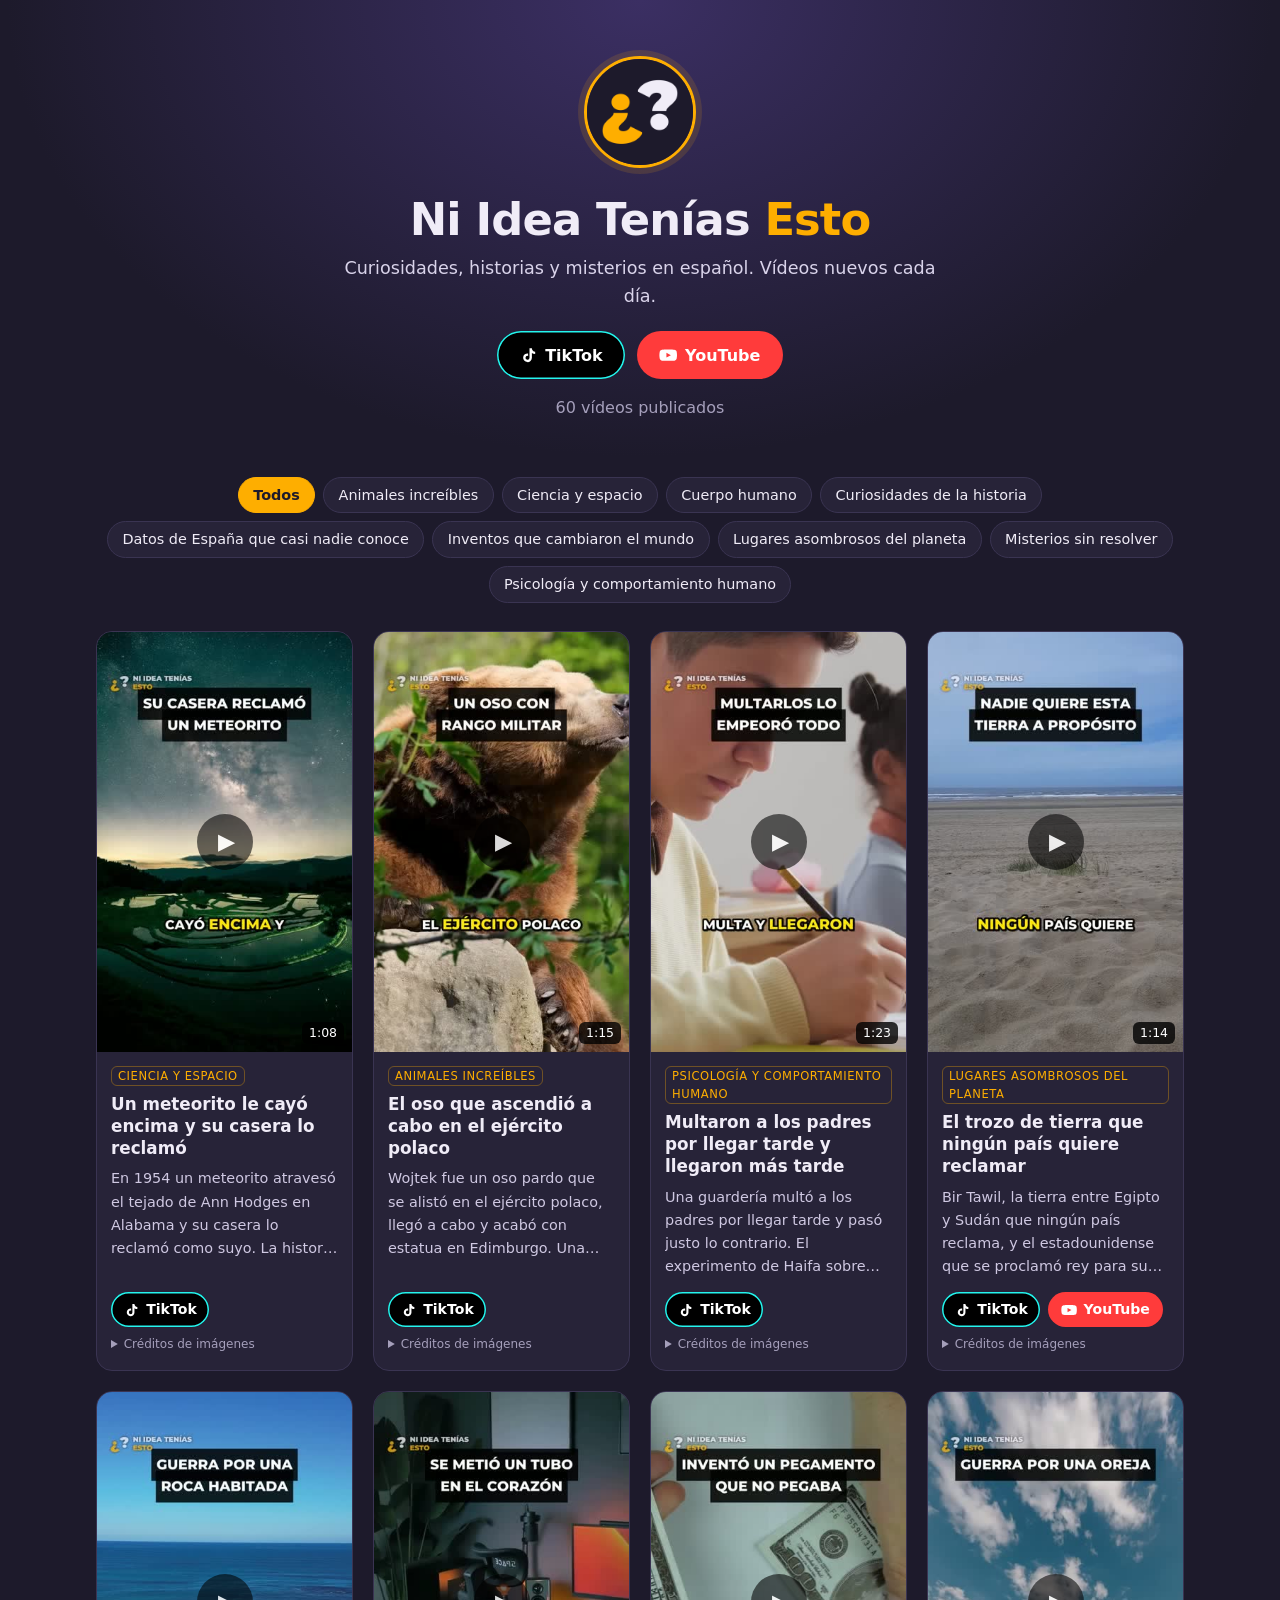
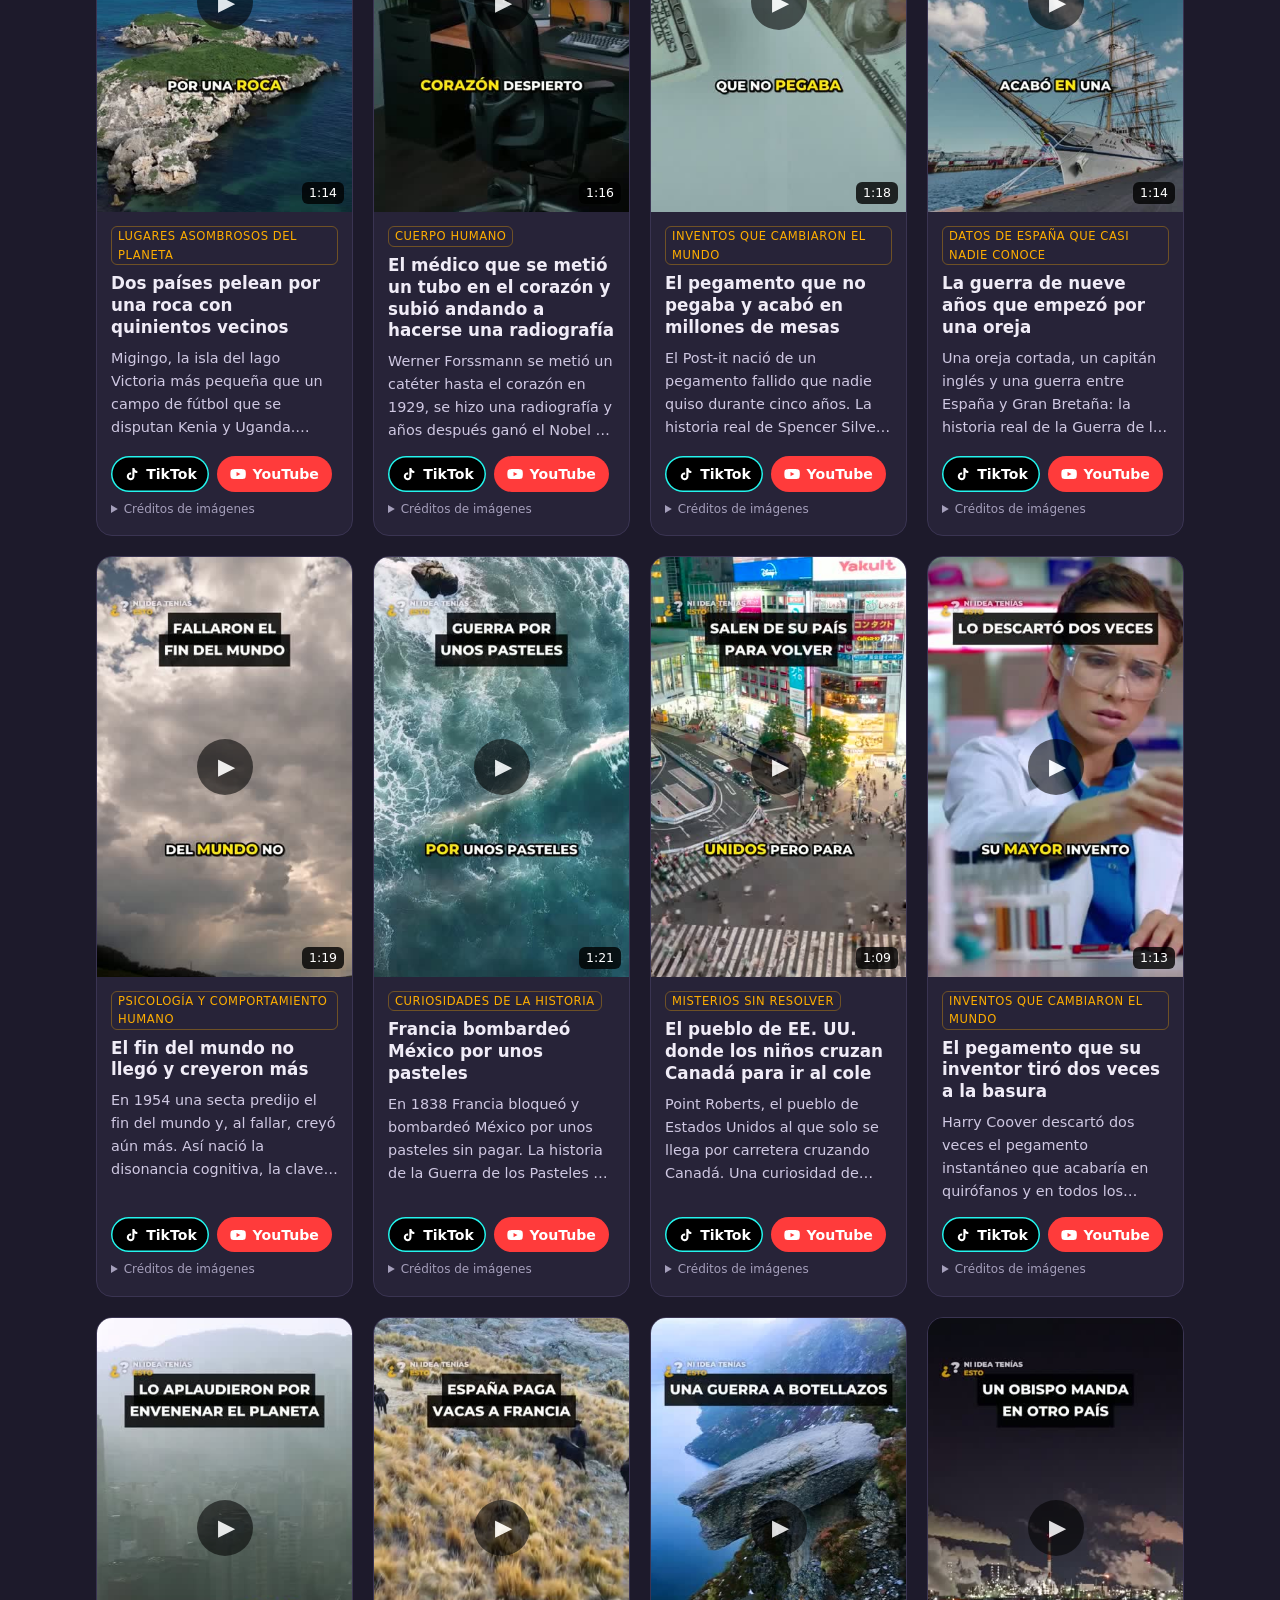
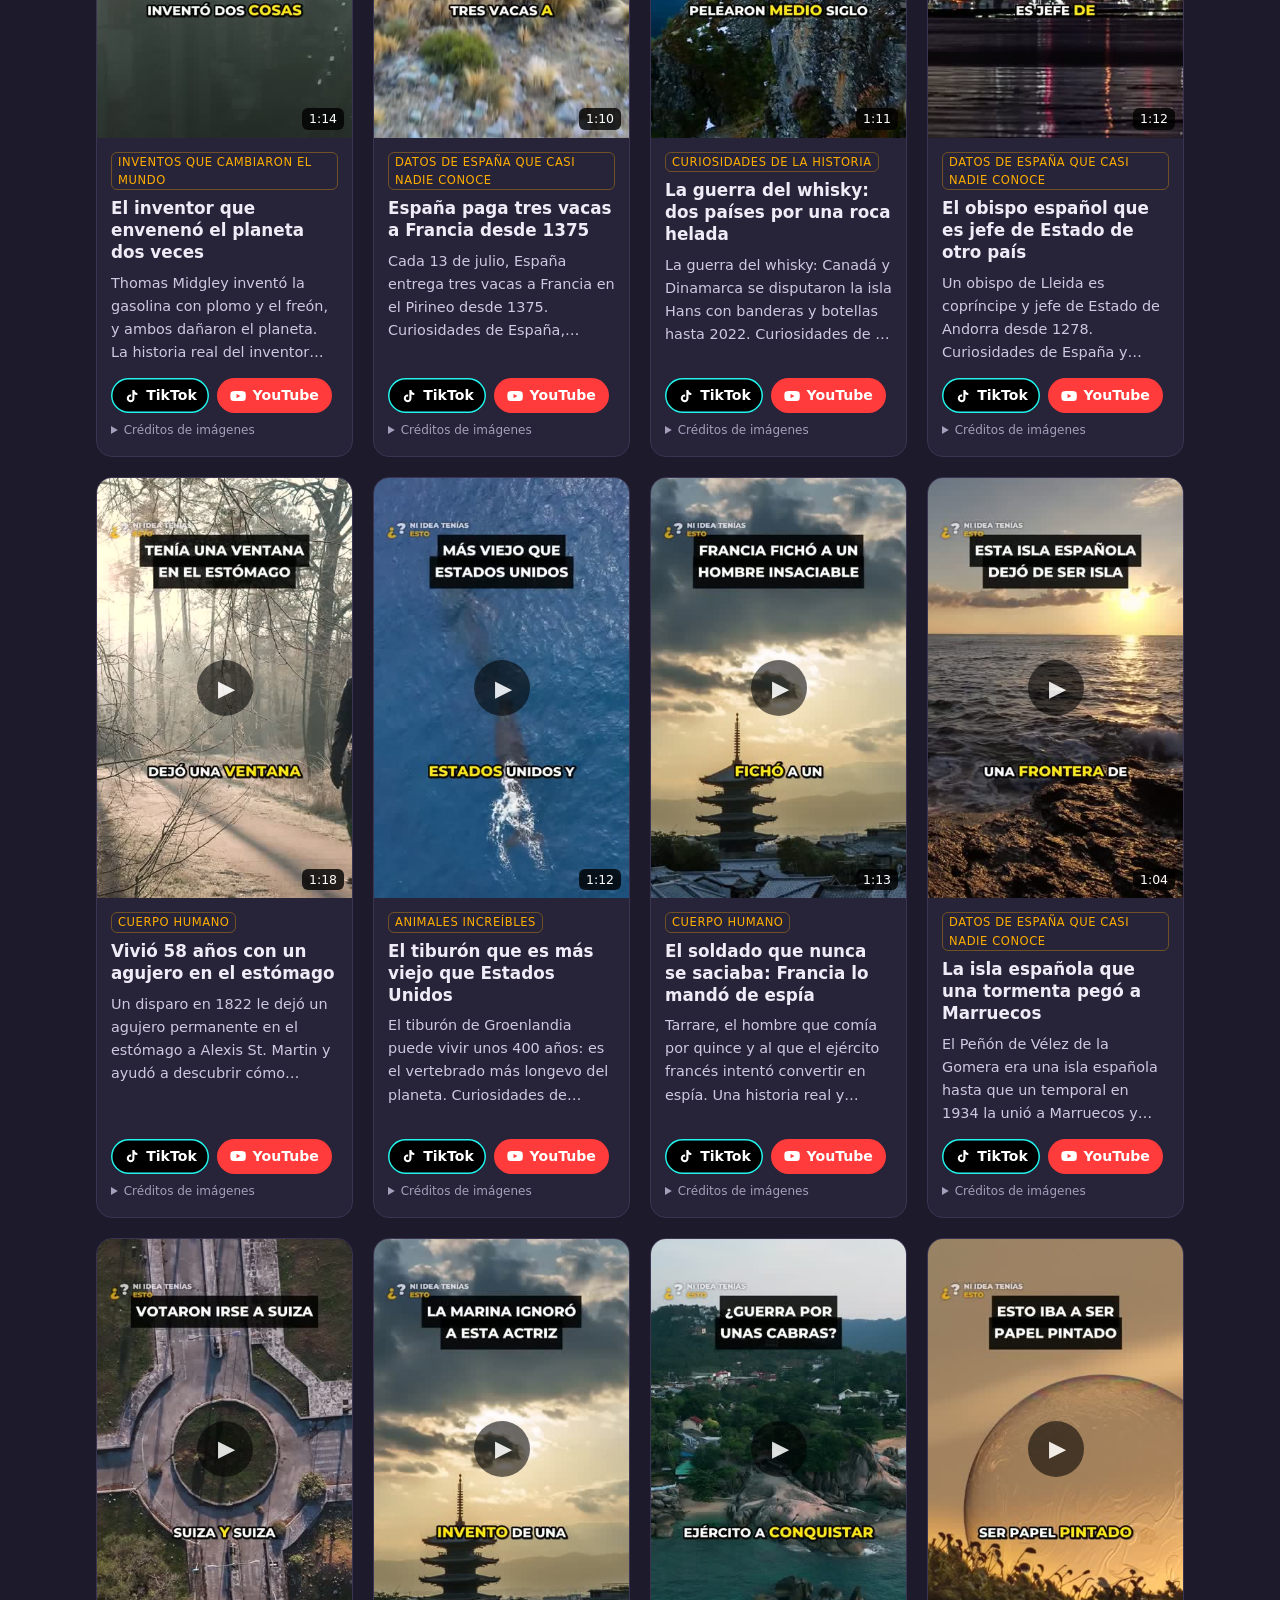
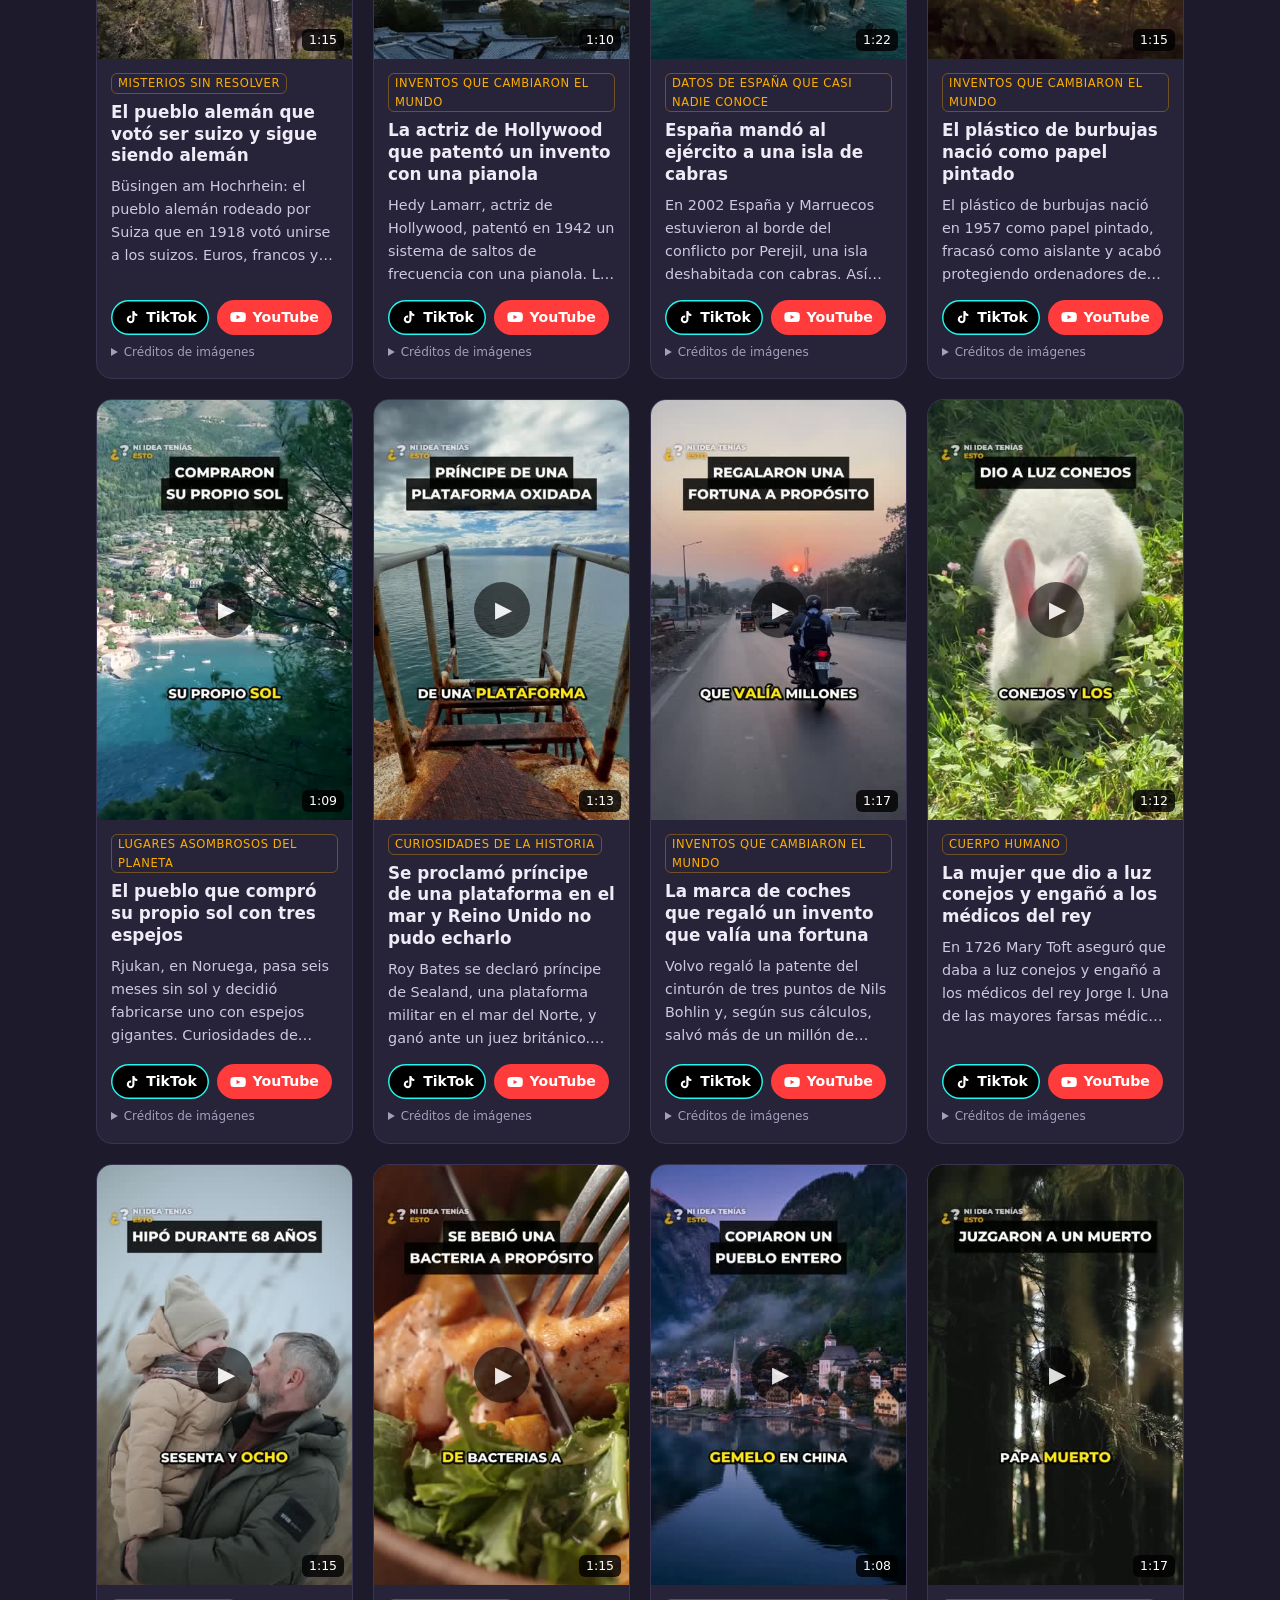
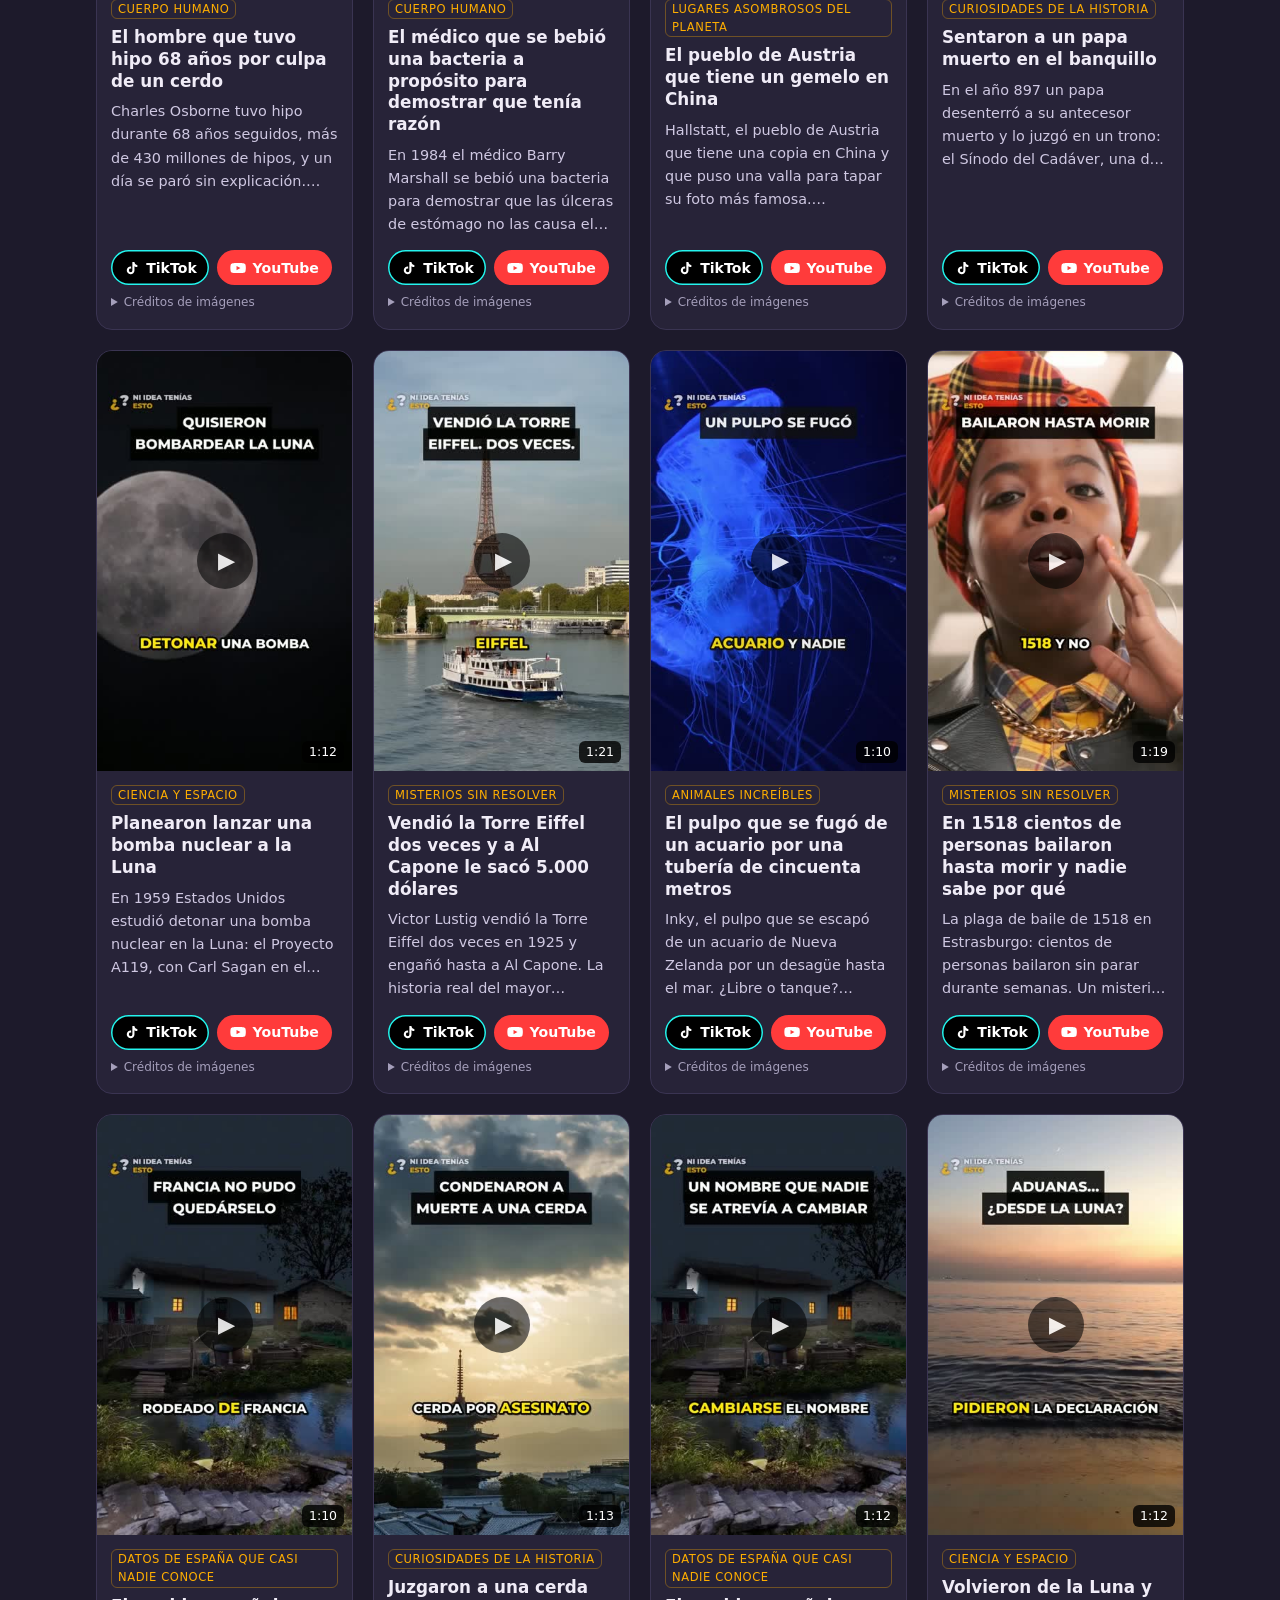
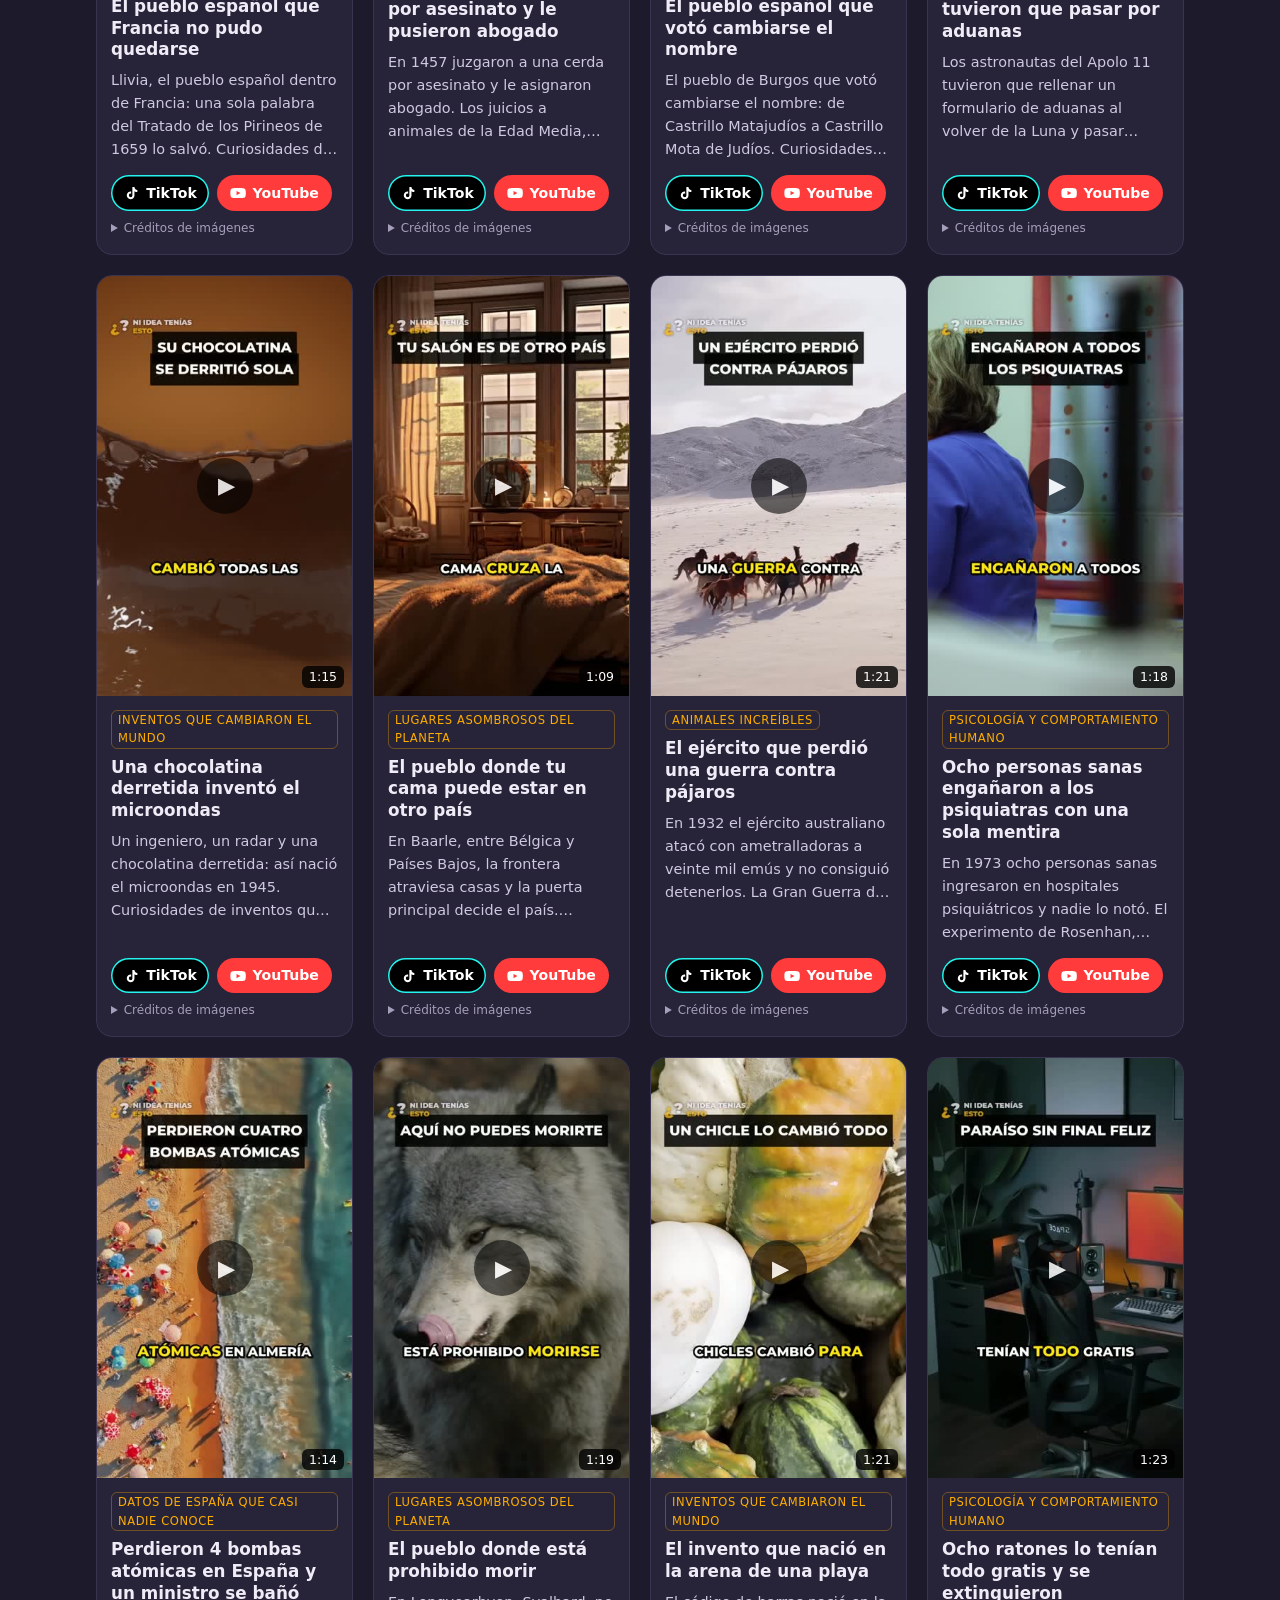
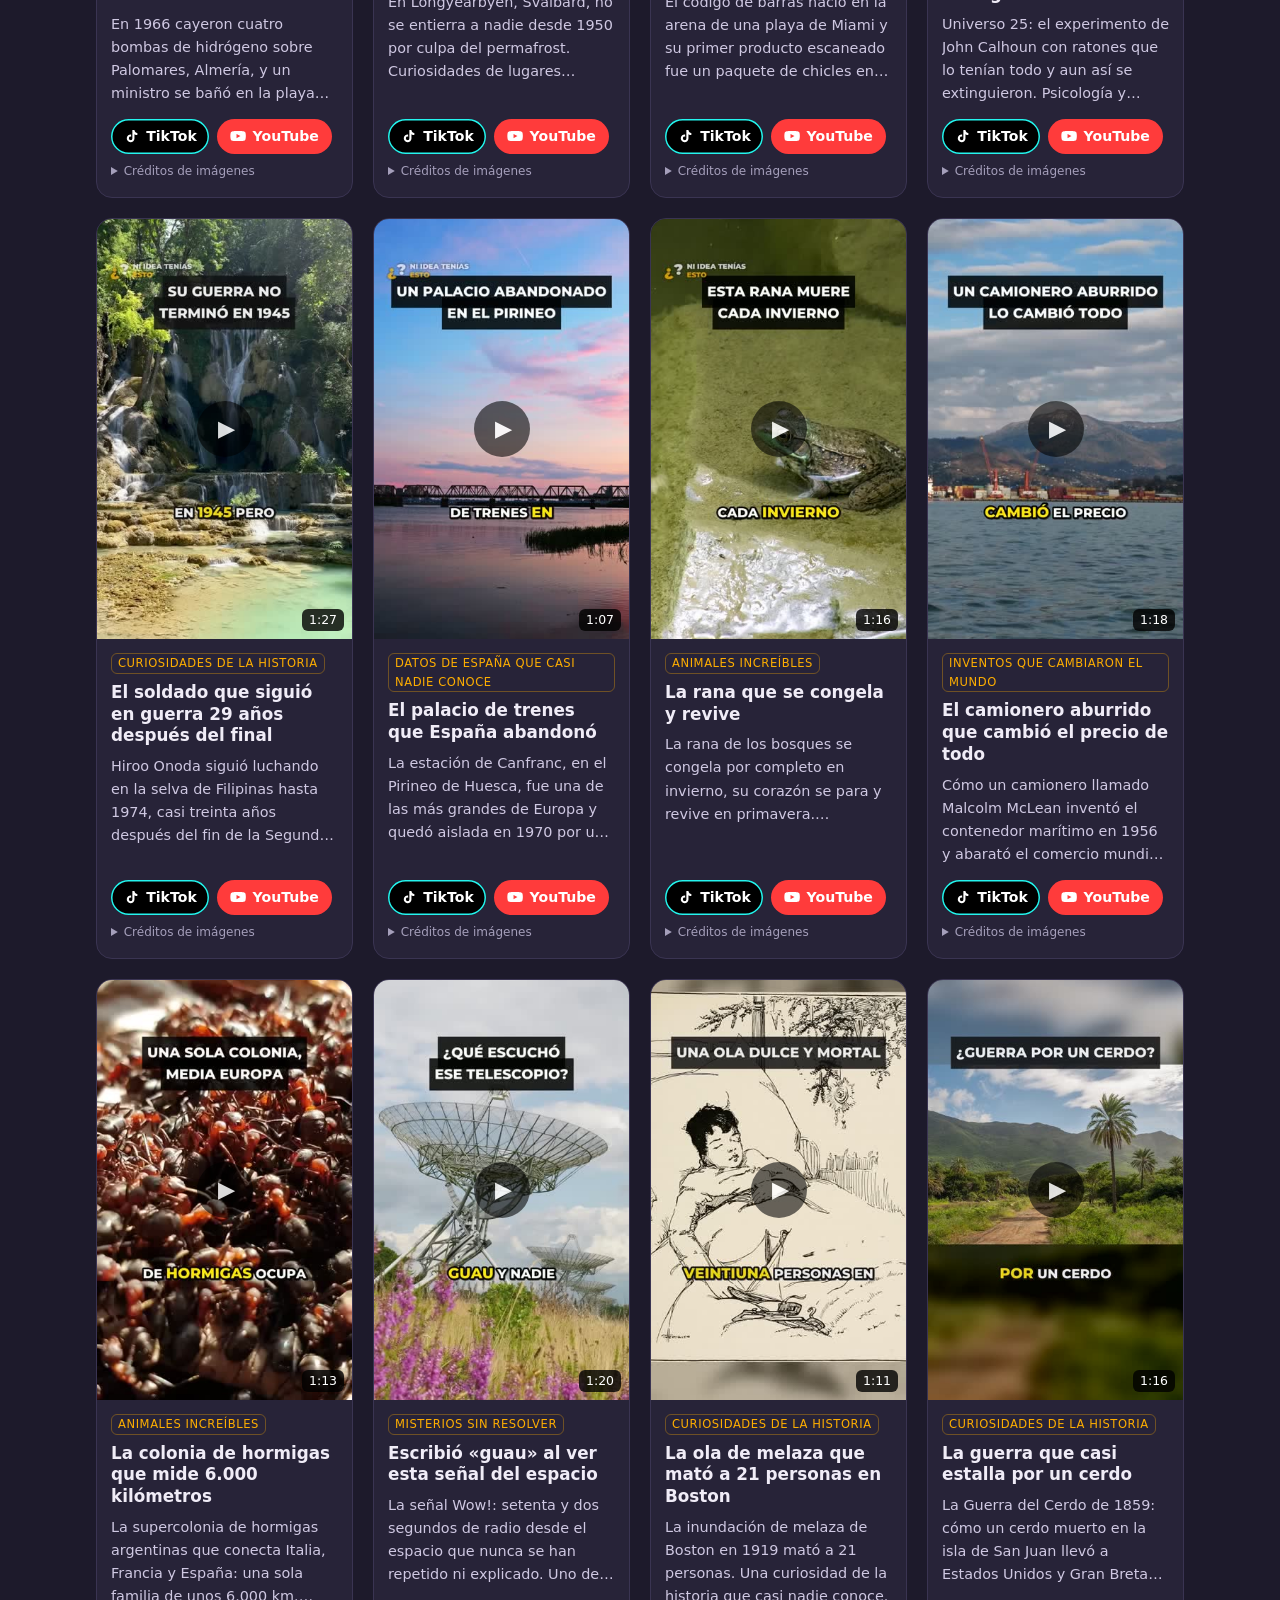
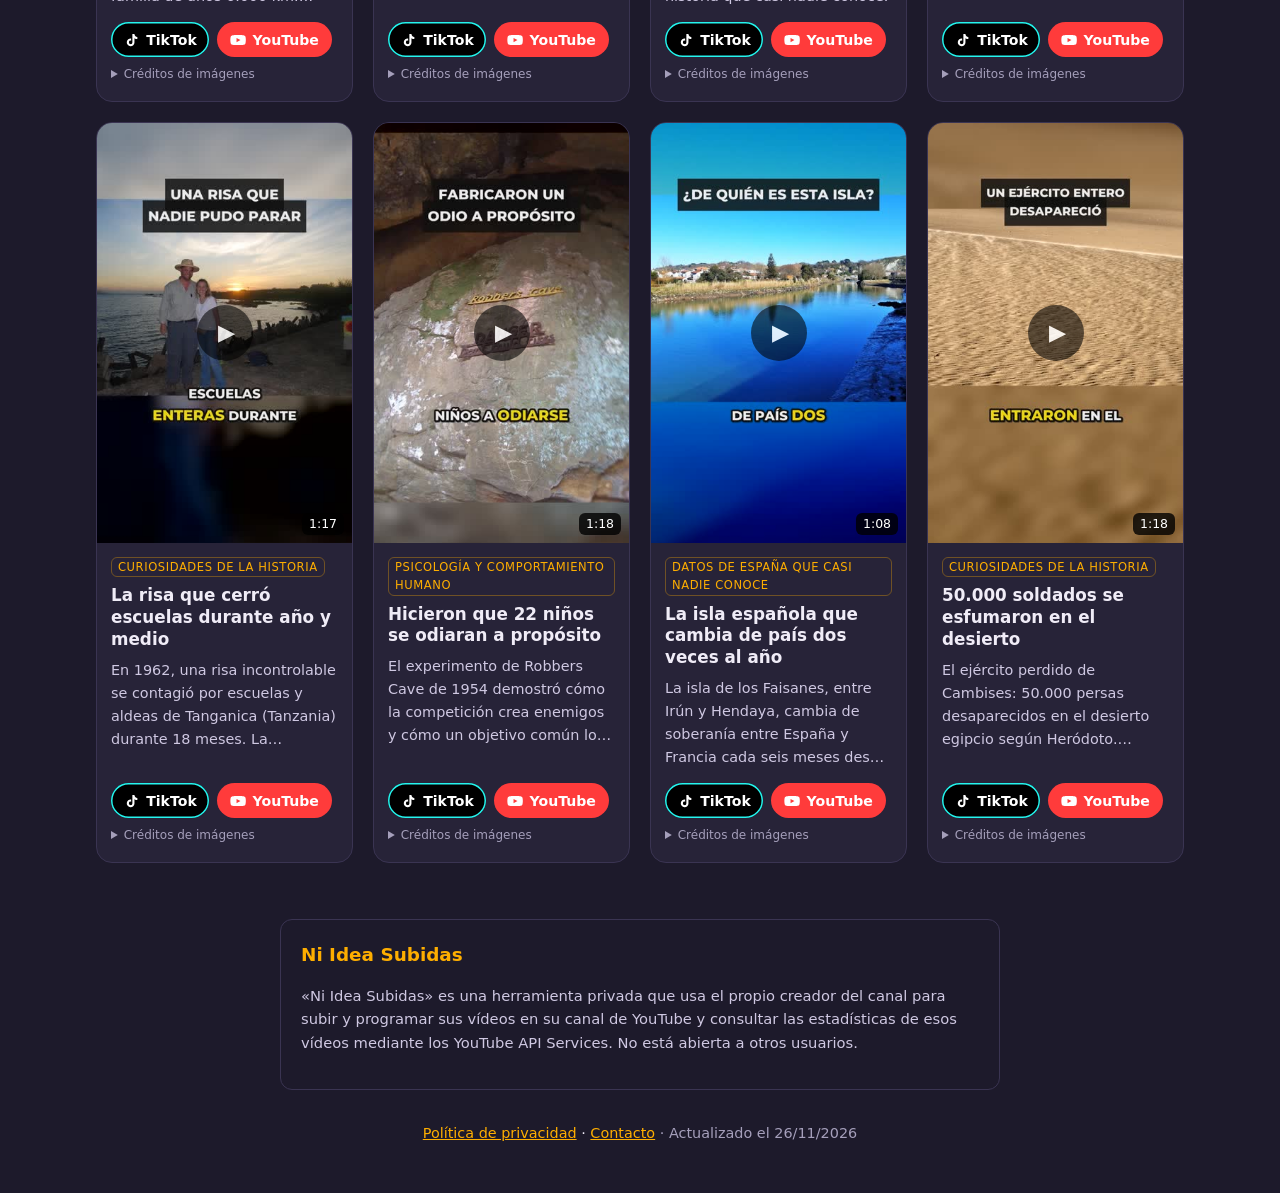
==== commit 8139eb8b: "Vídeos actualizados 2026-11-26 12:54" ====
--- a/index.html
+++ b/index.html
@@ -268,7 +268,7 @@
 su canal de YouTube y consultar las estadísticas de esos vídeos mediante los YouTube API Services.
 No está abierta a otros usuarios.</p></section></main>
 <footer><a href="privacidad.html">Política de privacidad</a> · <a href="https://github.com/fredygui/nideatenias-web/issues">Contacto</a>
-<span class="mut"> · Actualizado el 25/11/2026</span></footer>
+<span class="mut"> · Actualizado el 26/11/2026</span></footer>
 <script>
 const bs=document.querySelectorAll('.filtros button'),cs=document.querySelectorAll('.card');
 bs.forEach(b=>b.onclick=()=>{bs.forEach(x=>x.setAttribute('aria-pressed',x===b));
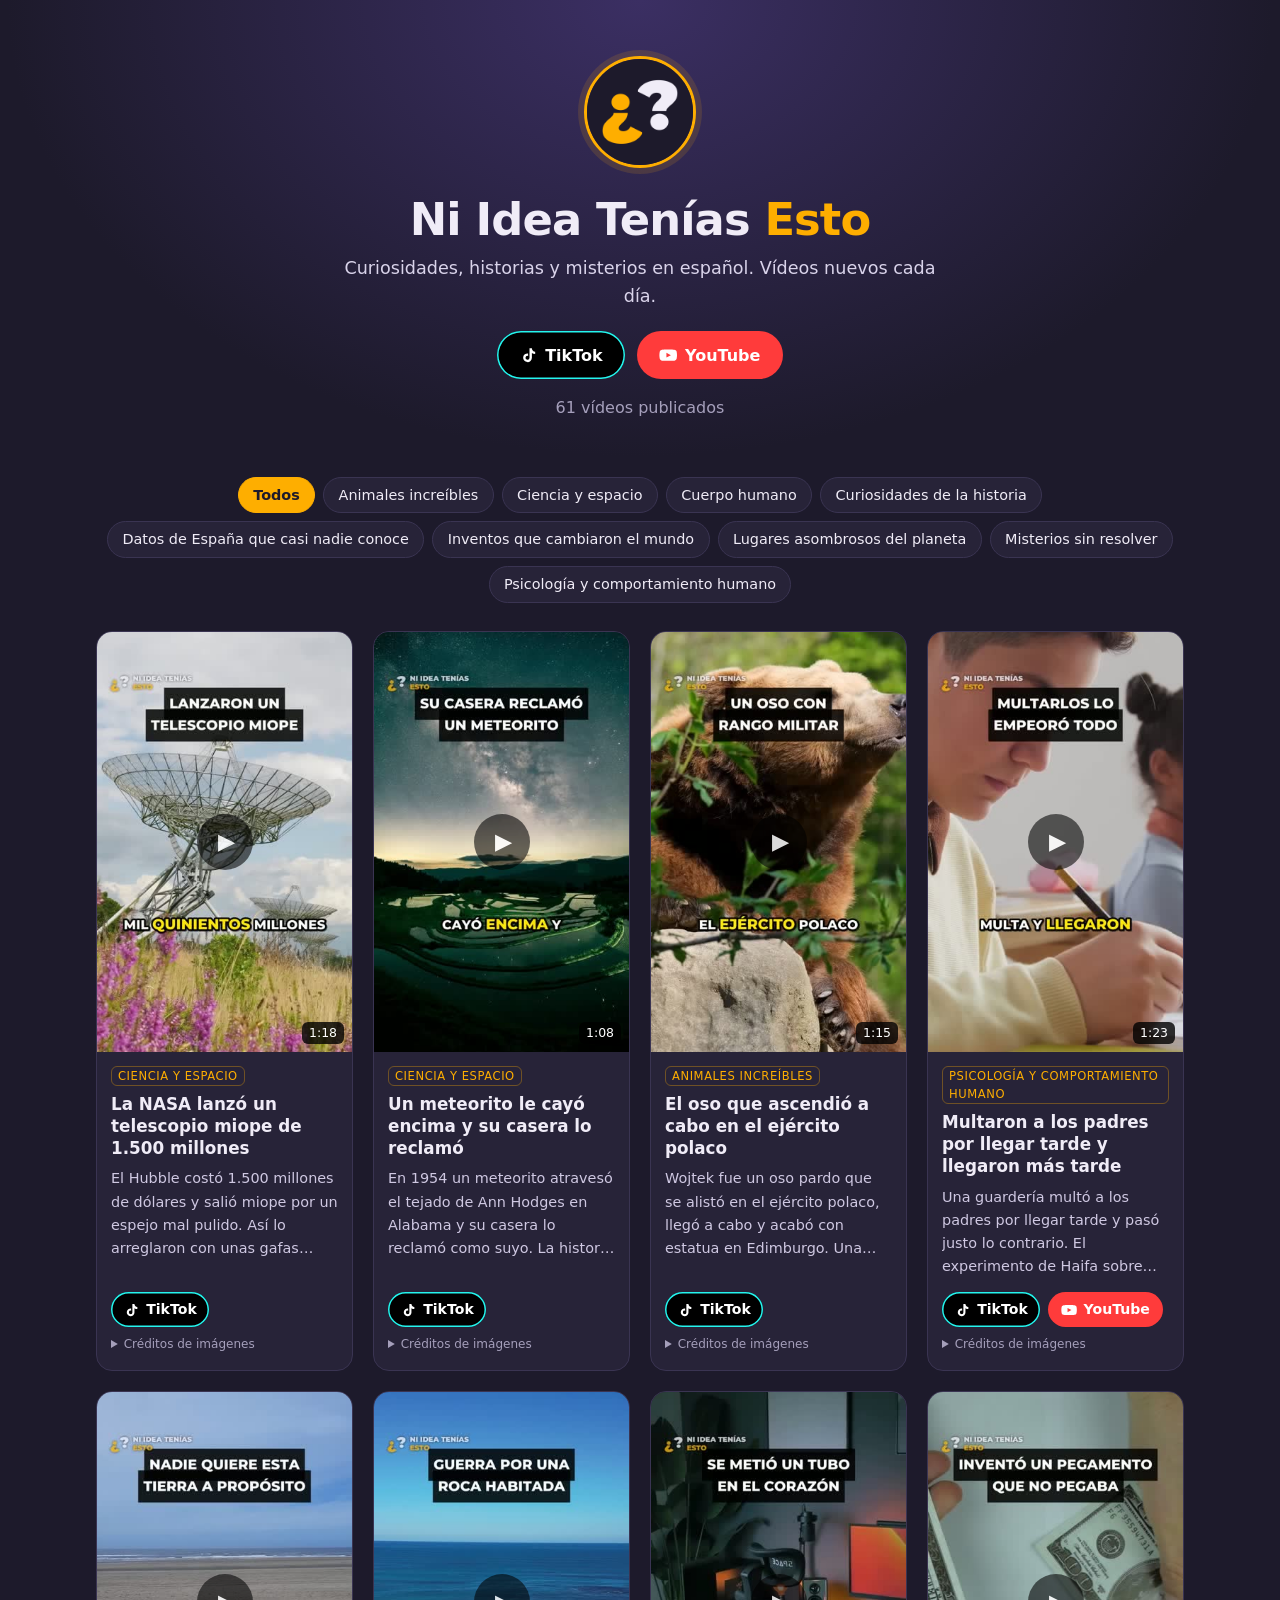
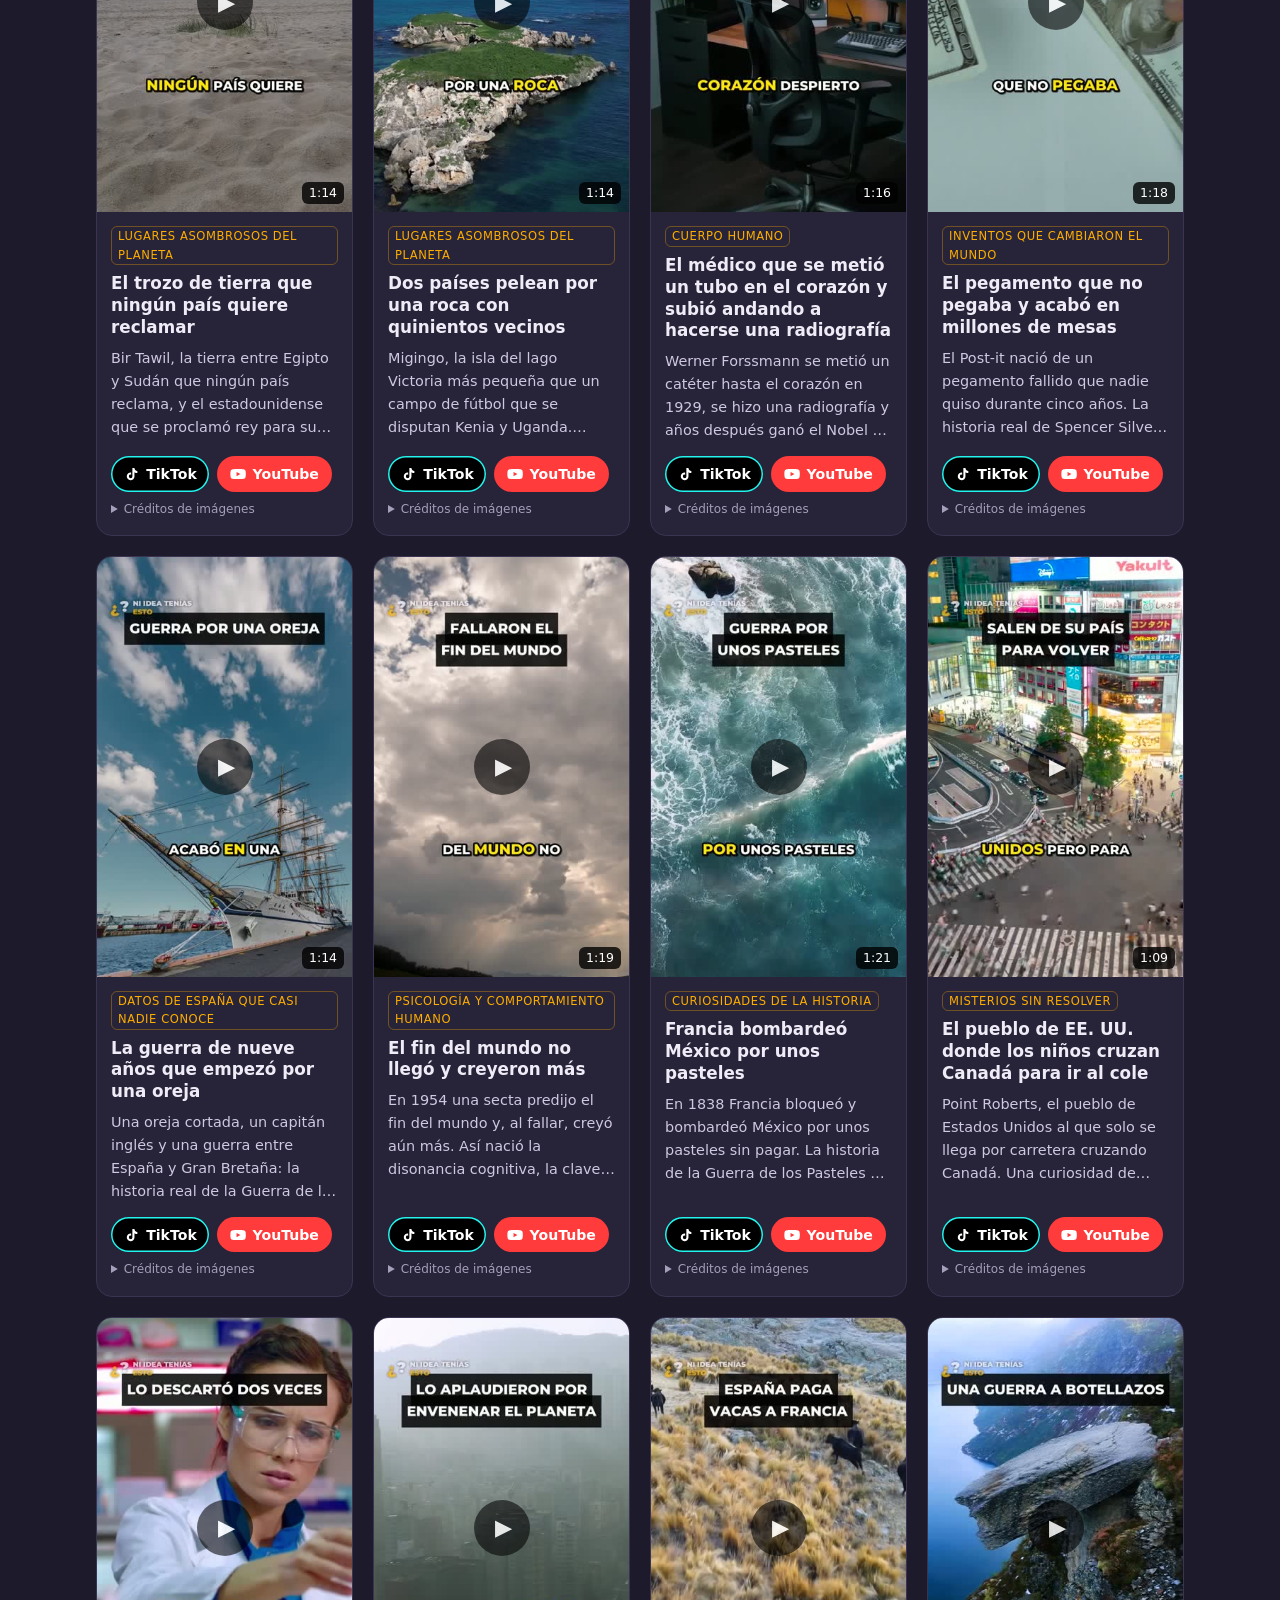
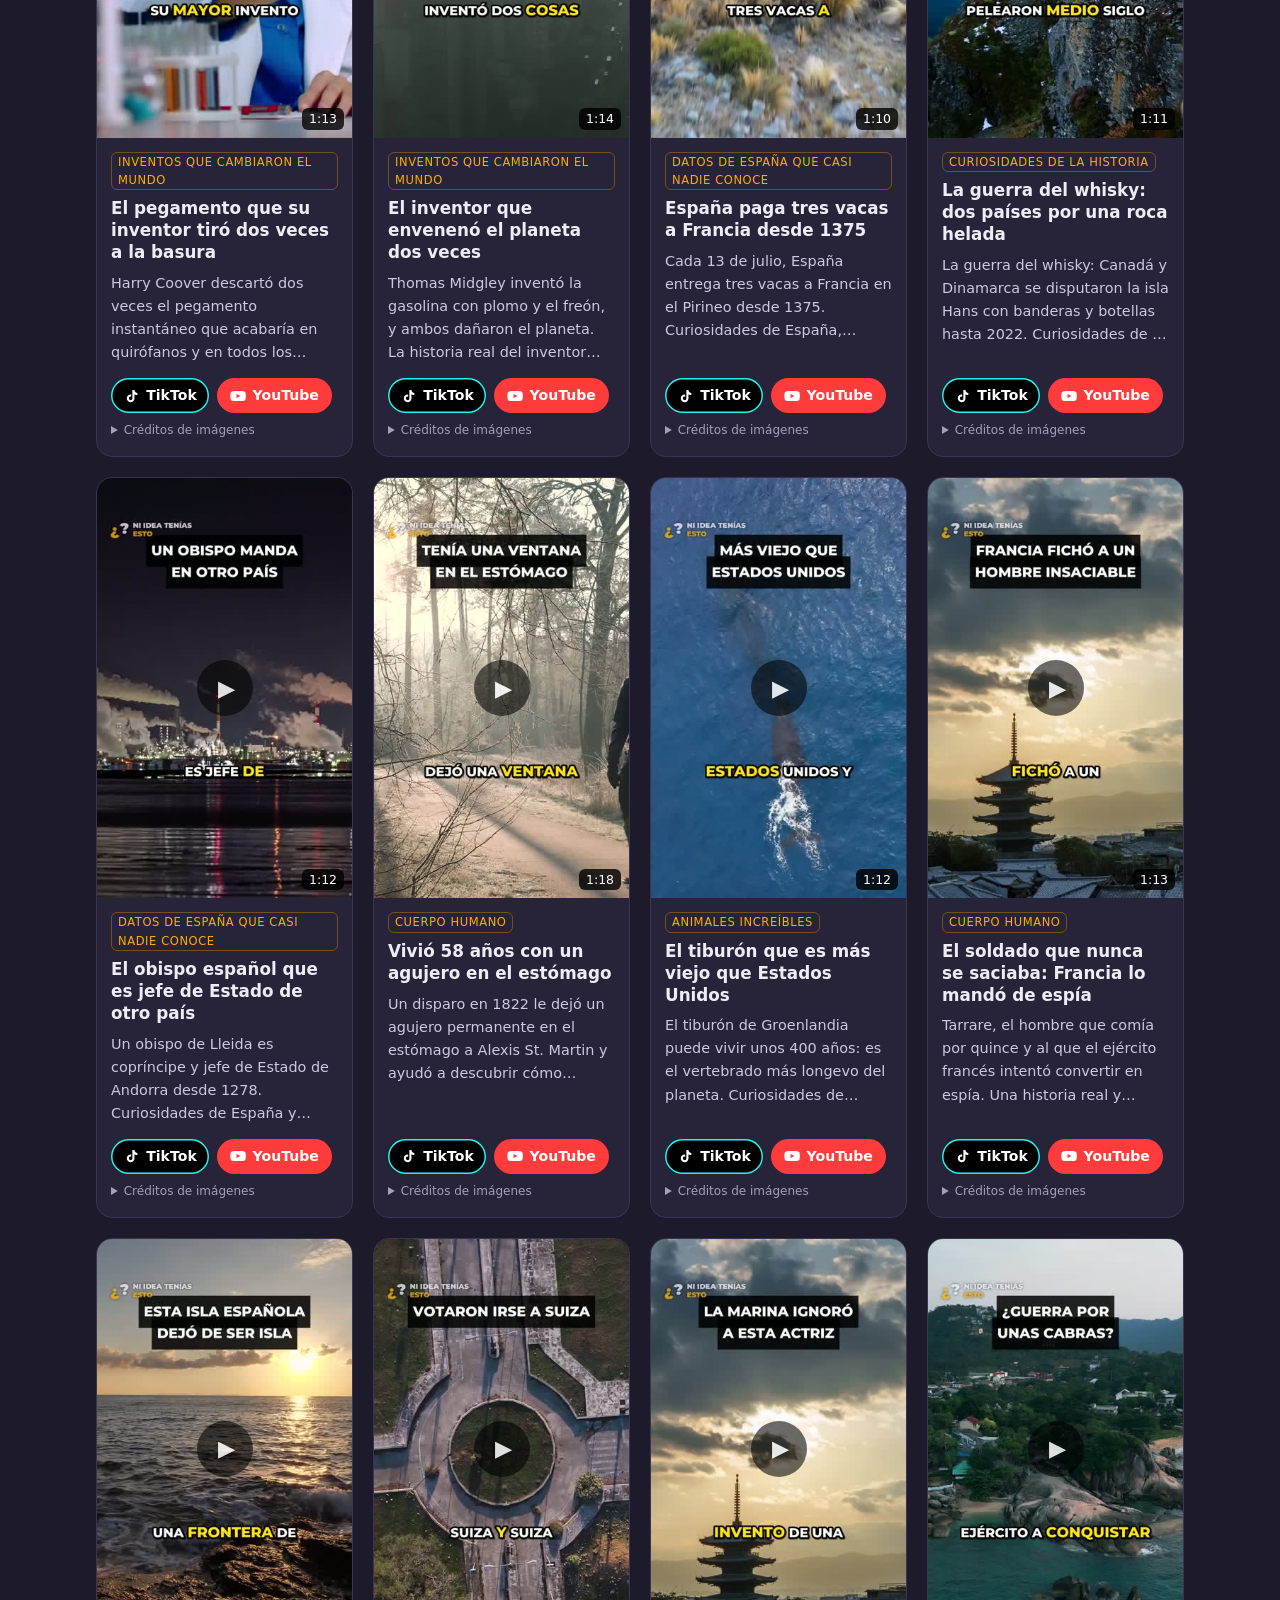
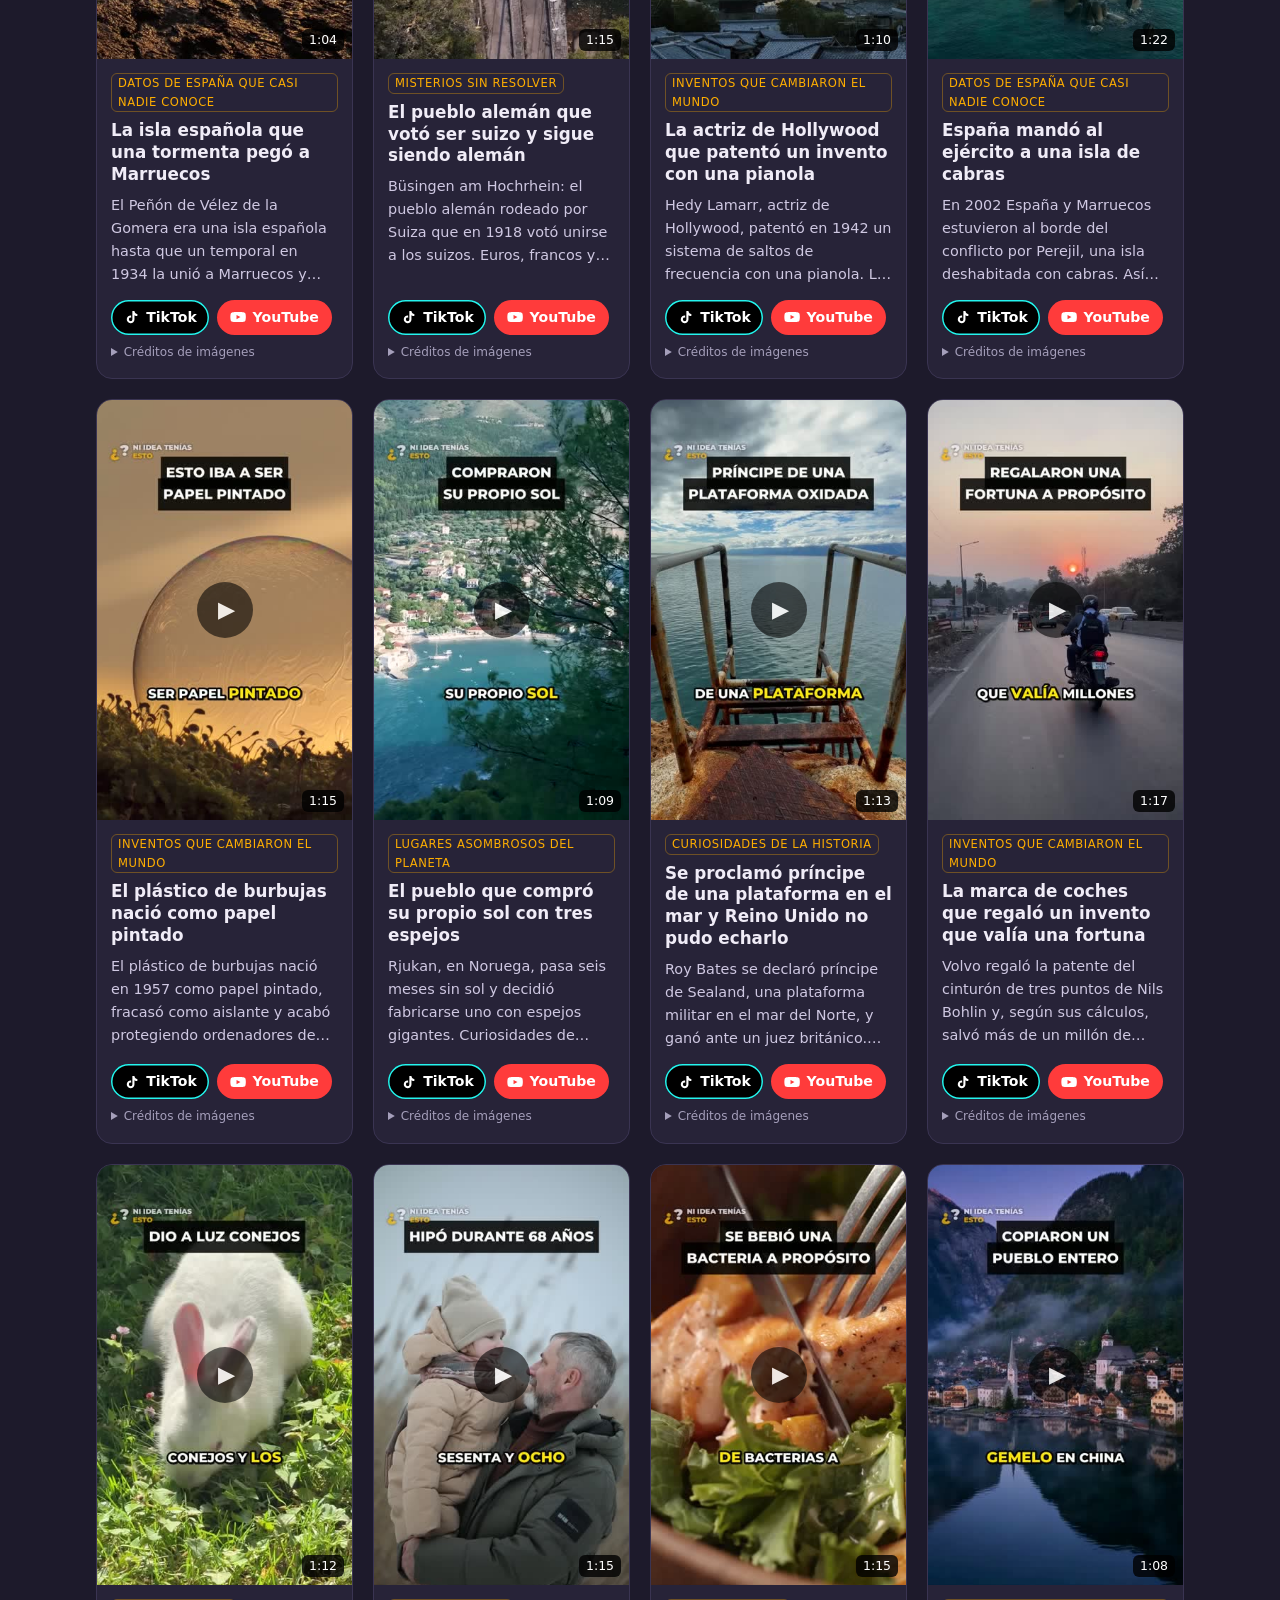
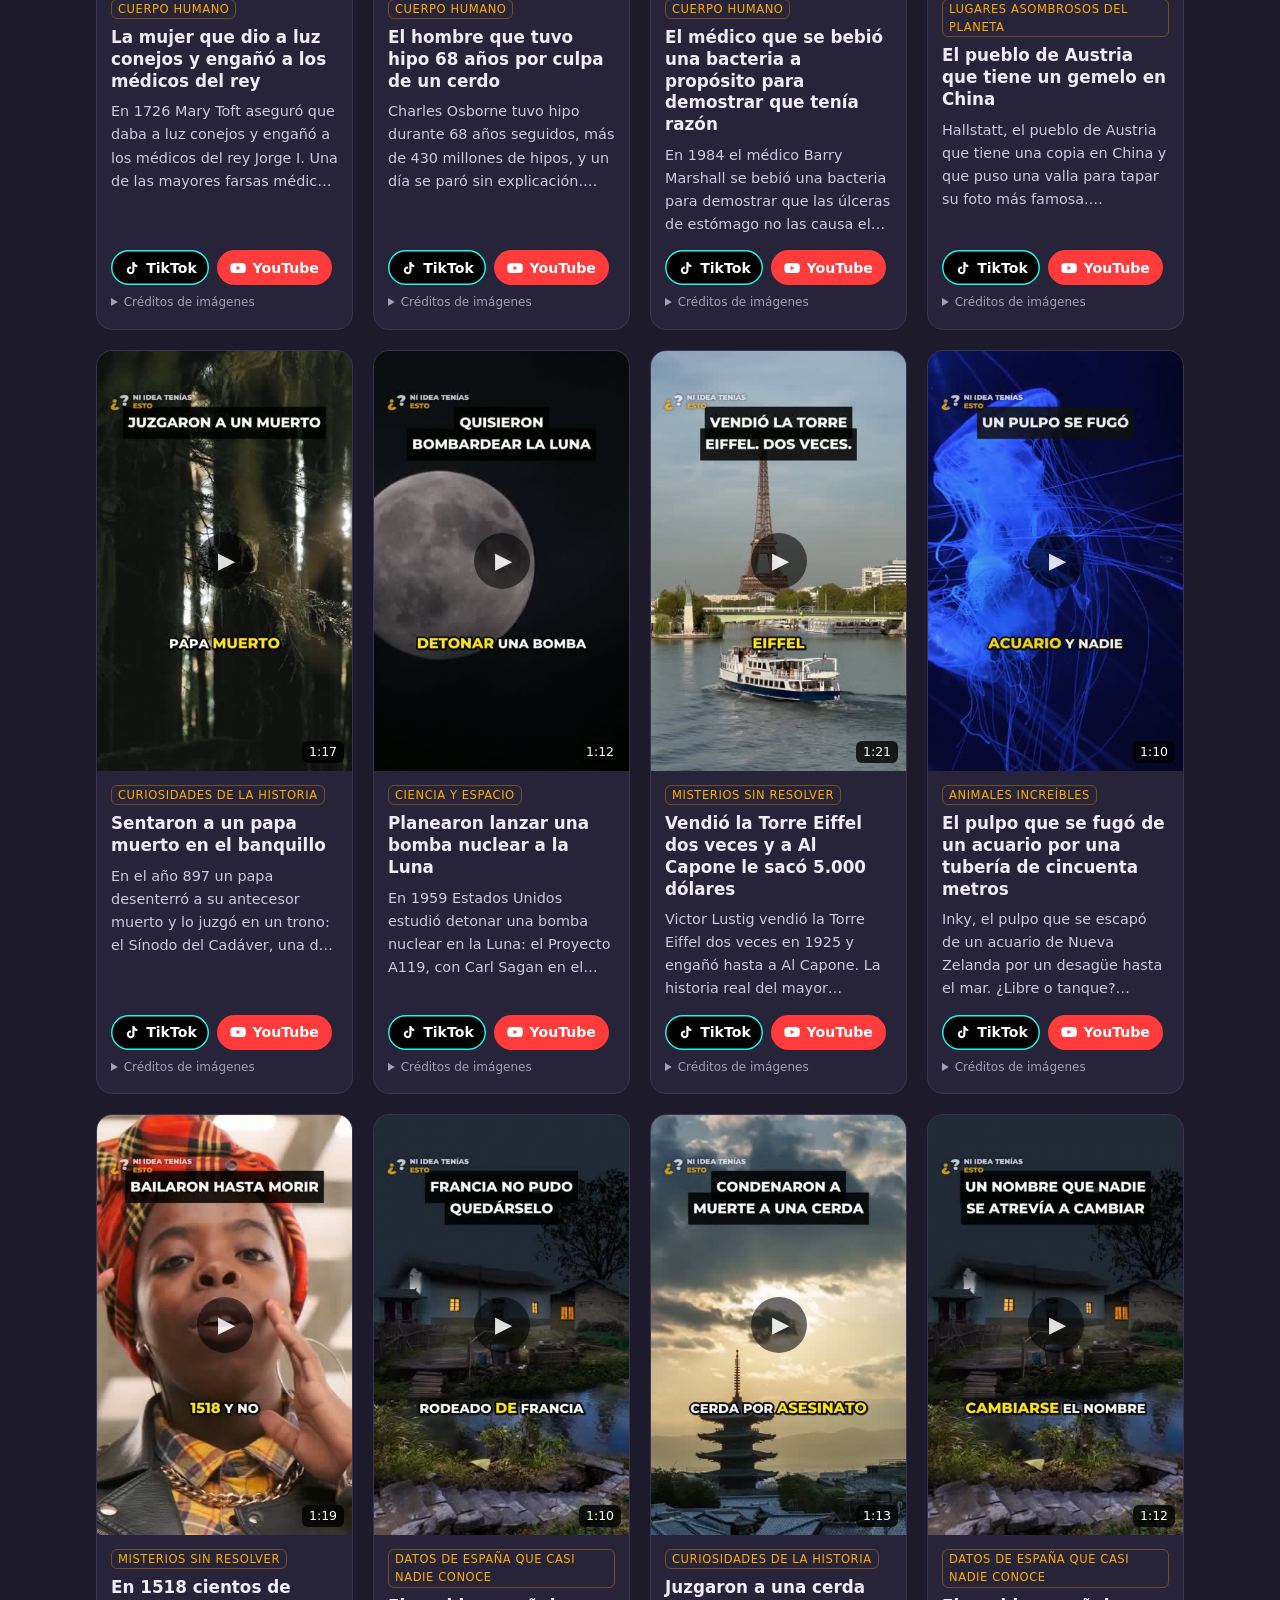
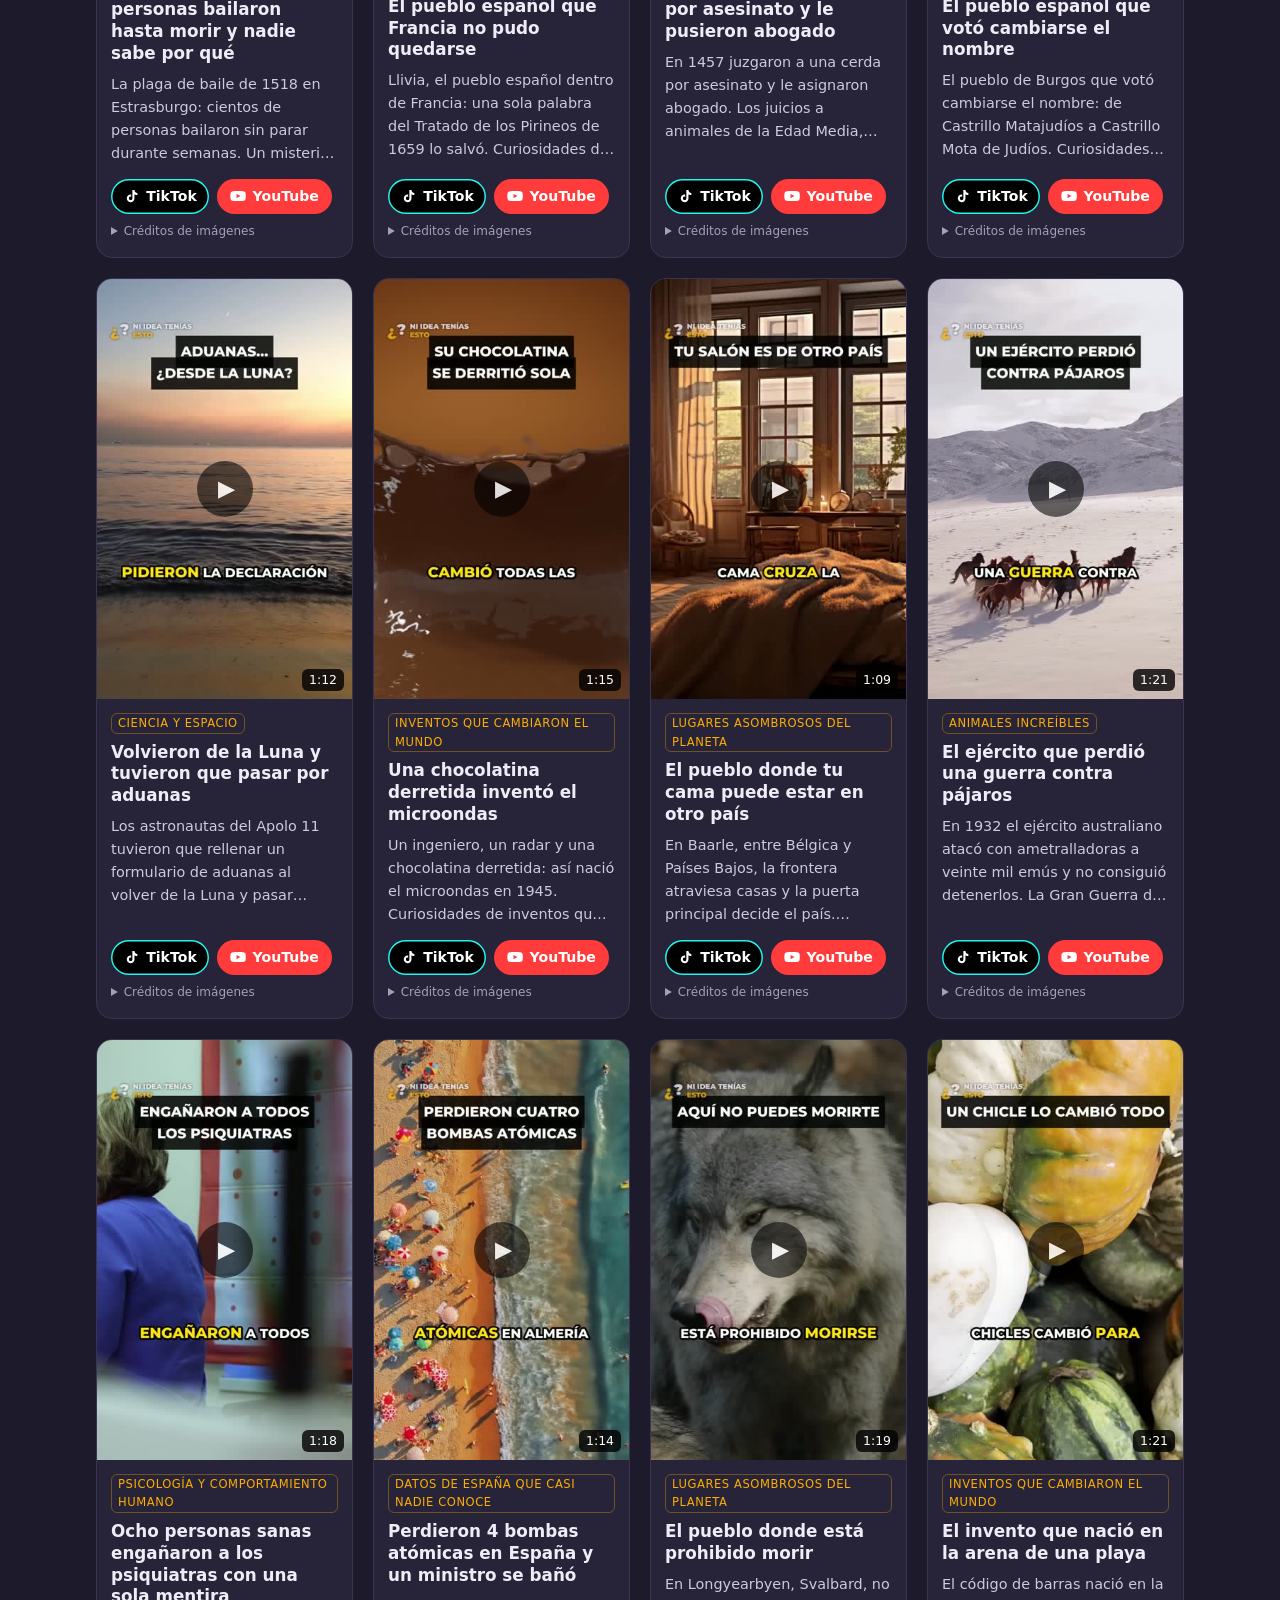
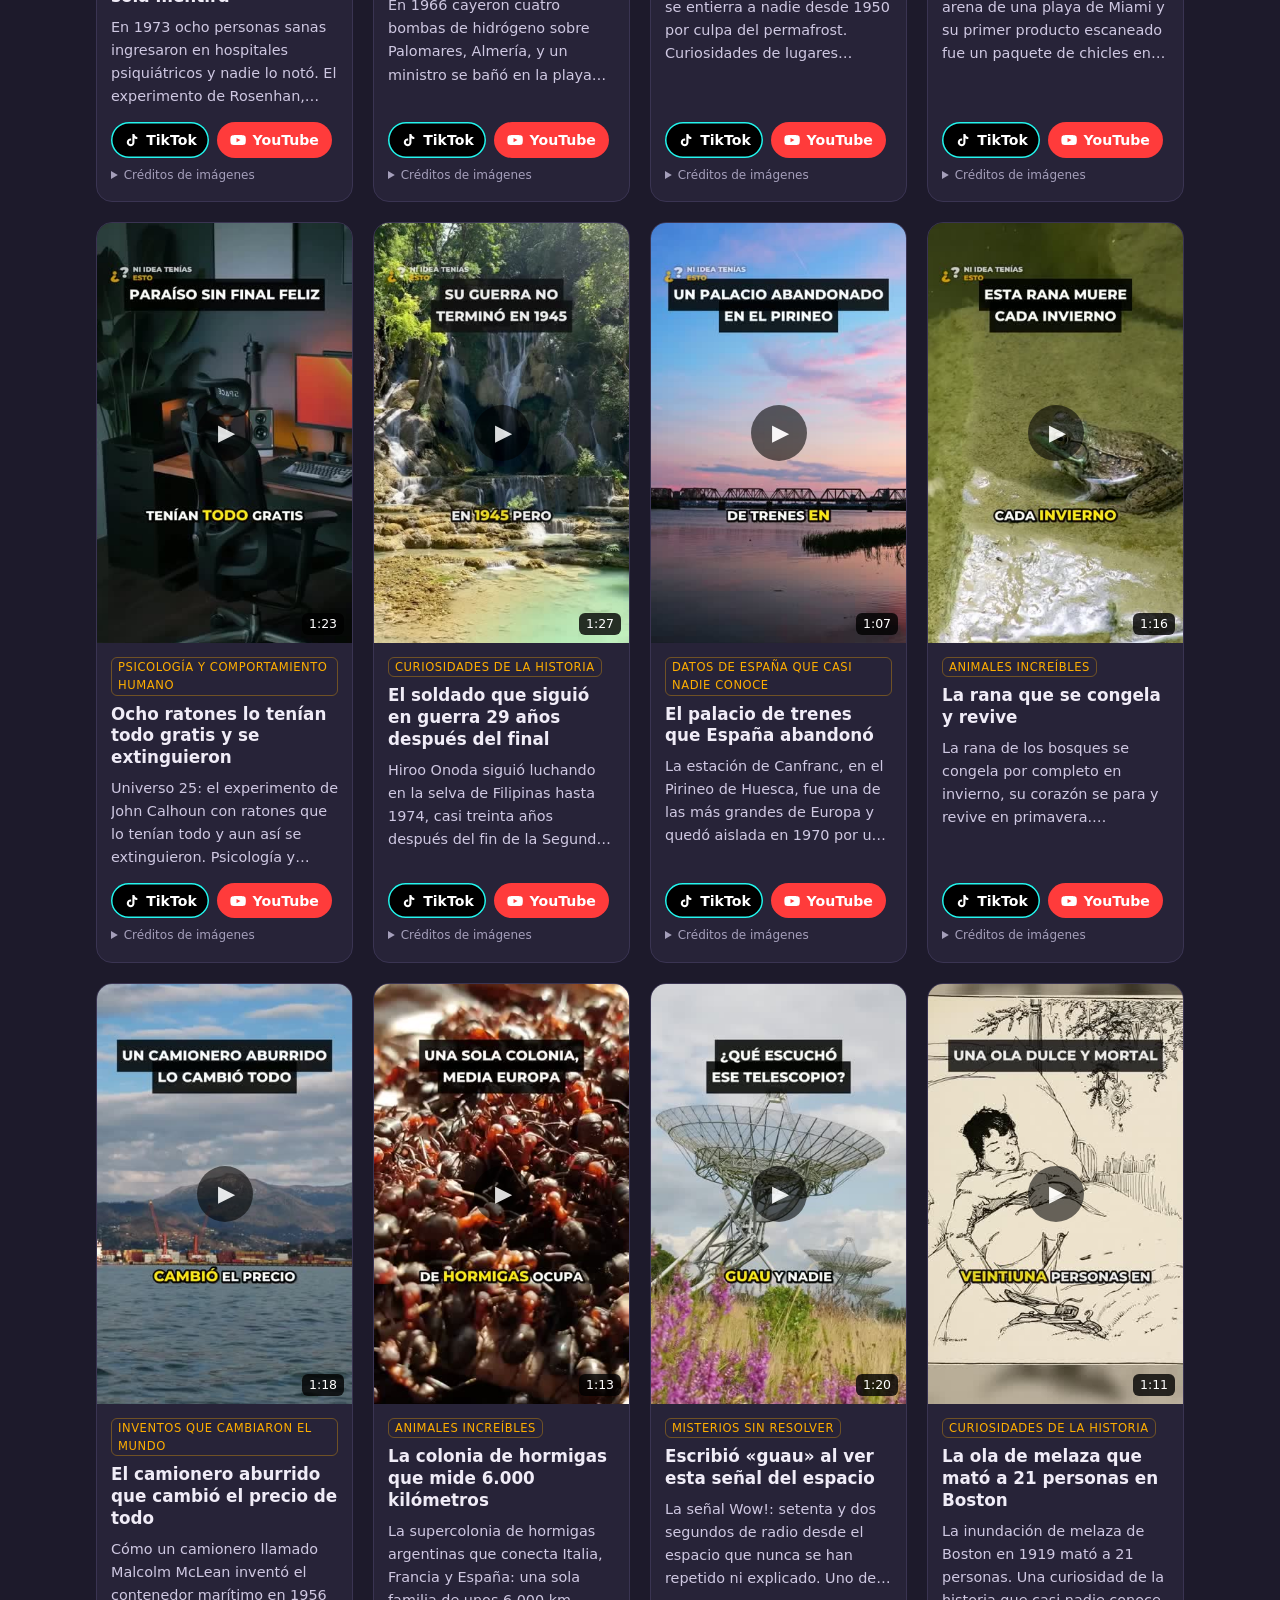
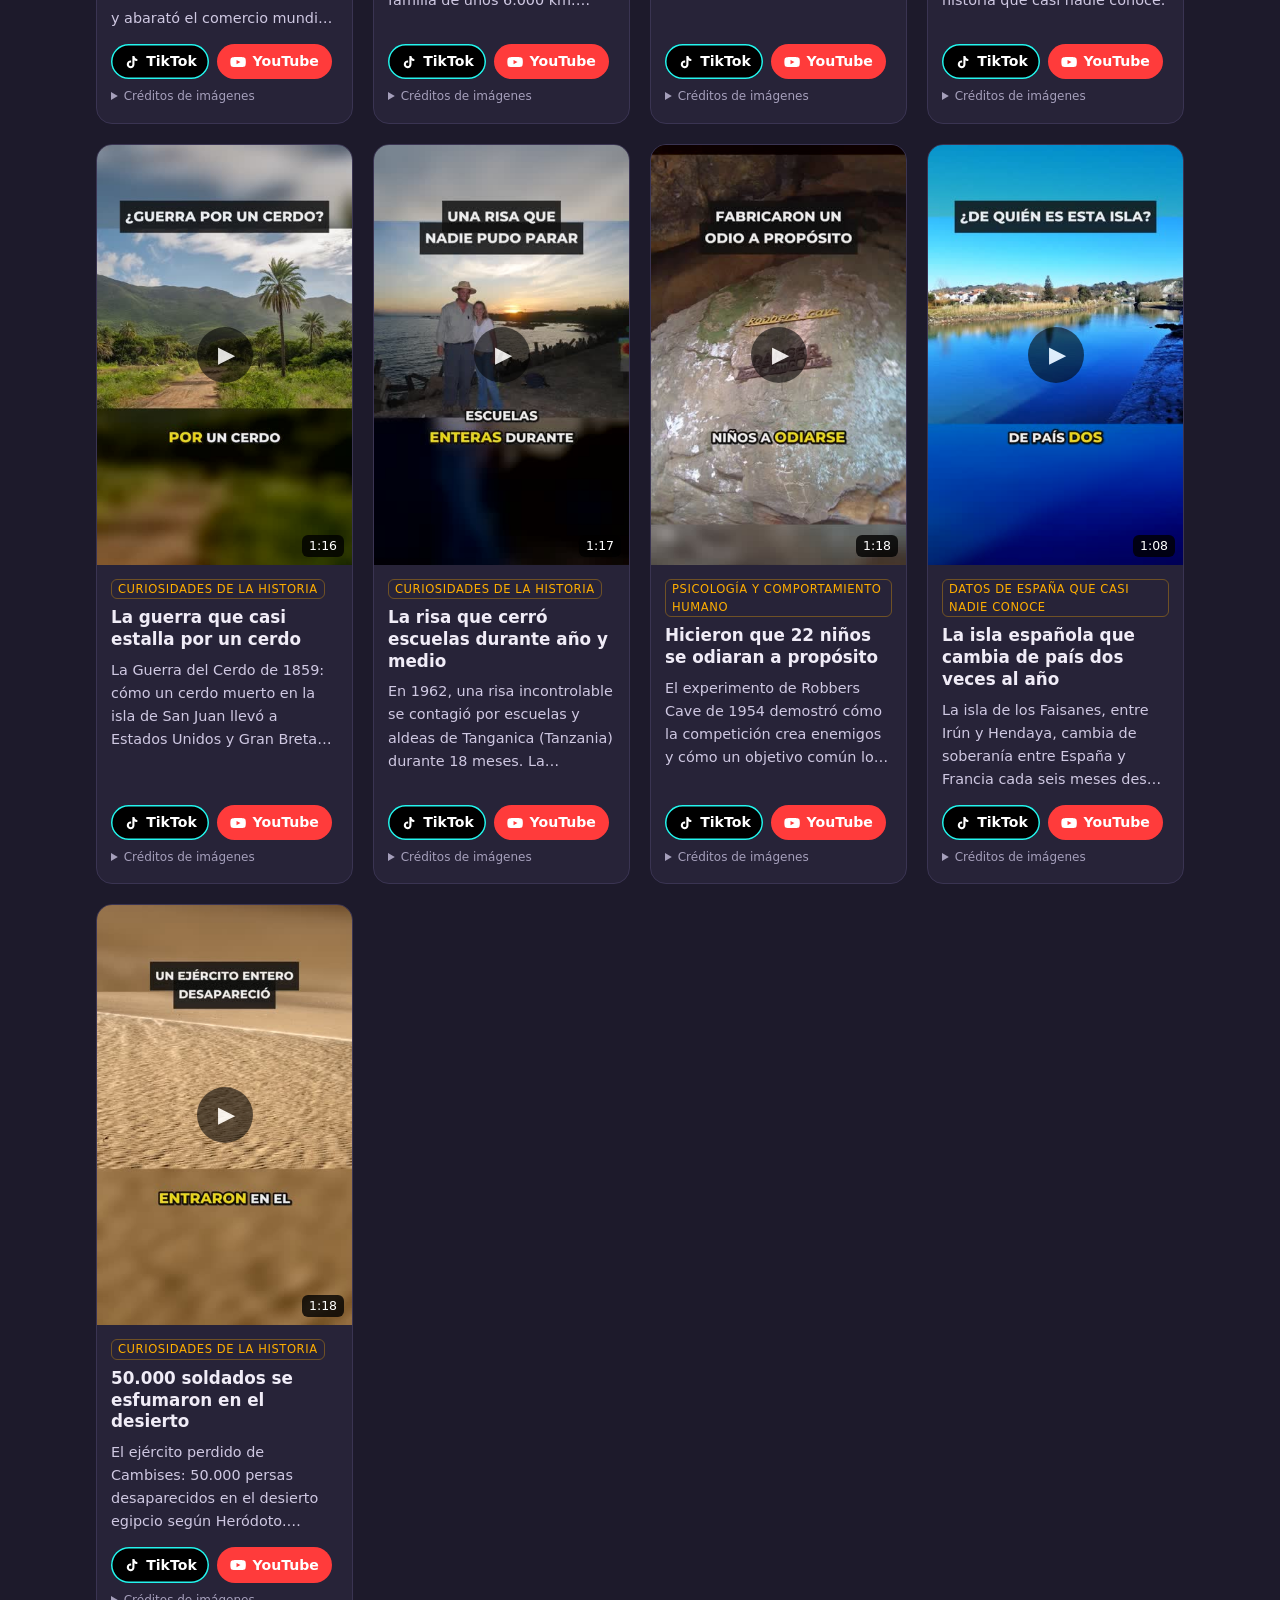
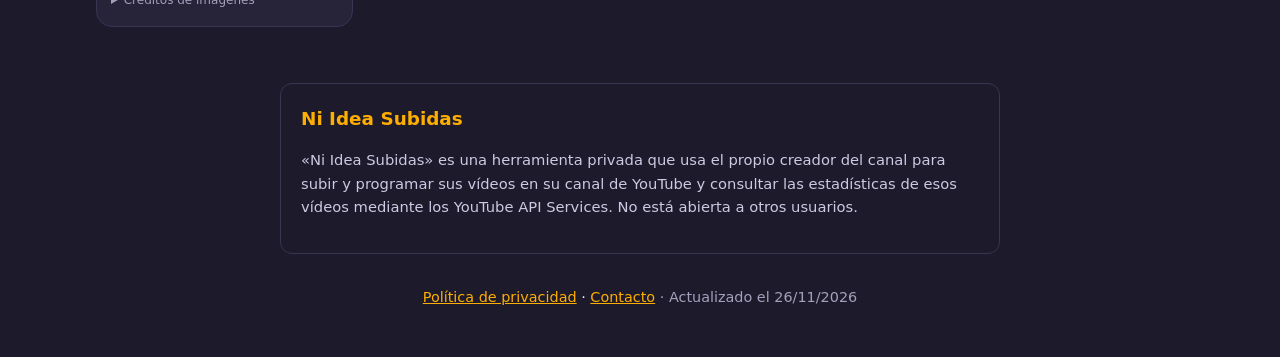
==== commit b52211a7: "Vídeos actualizados 2026-11-26 14:00" ====
--- a/index.html
+++ b/index.html
@@ -12,10 +12,14 @@
 <h1>Ni Idea Tenías <b>Esto</b></h1><p class="lema">Curiosidades, historias y misterios en español. Vídeos nuevos cada día.</p>
 <nav class="redes"><a class="bt tt" href="https://www.tiktok.com/@ni_idea_tenias" target="_blank" rel="noopener"><svg viewBox="0 0 24 24" aria-hidden="true"><path d="M16.6 5.8A4.3 4.3 0 0 1 15.5 3h-3.1v12.4a2.6 2.6 0 1 1-1.8-2.5V9.7a5.7 5.7 0 1 0 4.9 5.7V9.1a7.3 7.3 0 0 0 4.3 1.4V7.4a4.3 4.3 0 0 1-3.2-1.6z"/></svg>TikTok</a>
 <a class="bt yt" href="https://www.youtube.com/channel/UCDaTWQ-N5QZ5Dp7M0wx1miQ" target="_blank" rel="noopener"><svg viewBox="0 0 24 24" aria-hidden="true"><path d="M23 7.2a3 3 0 0 0-2.1-2.1C19 4.6 12 4.6 12 4.6s-7 0-8.9.5A3 3 0 0 0 1 7.2 31 31 0 0 0 .5 12a31 31 0 0 0 .5 4.8 3 3 0 0 0 2.1 2.1c1.9.5 8.9.5 8.9.5s7 0 8.9-.5a3 3 0 0 0 2.1-2.1A31 31 0 0 0 23.5 12a31 31 0 0 0-.5-4.8zM9.7 15.1V8.9l5.8 3.1z"/></svg>YouTube</a></nav>
-<p class="mut">60 vídeos publicados</p></header>
+<p class="mut">61 vídeos publicados</p></header>
 <main><div class="filtros" role="group" aria-label="Filtrar por temática">
 <button type="button" data-f="" aria-pressed="true">Todos</button><button type="button" data-f="animales increíbles">Animales increíbles</button><button type="button" data-f="ciencia y espacio">Ciencia y espacio</button><button type="button" data-f="cuerpo humano">Cuerpo humano</button><button type="button" data-f="curiosidades de la historia">Curiosidades de la historia</button><button type="button" data-f="datos de España que casi nadie conoce">Datos de España que casi nadie conoce</button><button type="button" data-f="inventos que cambiaron el mundo">Inventos que cambiaron el mundo</button><button type="button" data-f="lugares asombrosos del planeta">Lugares asombrosos del planeta</button><button type="button" data-f="misterios sin resolver">Misterios sin resolver</button><button type="button" data-f="psicología y comportamiento humano">Psicología y comportamiento humano</button></div>
 <section class="grid"><article class="card" data-tema="ciencia y espacio">
+<a class="thumb" href="https://www.tiktok.com/@ni_idea_tenias/video/7712458774908275990" target="_blank" rel="noopener" aria-label="Ver «La NASA lanzó un telescopio miope de 1.500 millones»">
+<img src="v/la-nasa-lanzo-un-telescopio-miope-de-1-500-millone.jpg" alt="" loading="lazy" width="360" height="640"><span class="dur">1:18</span><span class="play" aria-hidden="true">▶</span></a>
+<div class="info"><span class="chip">ciencia y espacio</span><h3>La NASA lanzó un telescopio miope de 1.500 millones</h3>
+<p>El Hubble costó 1.500 millones de dólares y salió miope por un espejo mal pulido. Así lo arreglaron con unas gafas inspiradas en una ducha. Curiosidades de ciencia y espacio.</p><div class="bts"><a class="bt tt" href="https://www.tiktok.com/@ni_idea_tenias/video/7712458774908275990" target="_blank" rel="noopener"><svg viewBox="0 0 24 24" aria-hidden="true"><path d="M16.6 5.8A4.3 4.3 0 0 1 15.5 3h-3.1v12.4a2.6 2.6 0 1 1-1.8-2.5V9.7a5.7 5.7 0 1 0 4.9 5.7V9.1a7.3 7.3 0 0 0 4.3 1.4V7.4a4.3 4.3 0 0 1-3.2-1.6z"/></svg>TikTok</a></div><details><summary>Créditos de imágenes</summary><p>Matthias_Groeneveld (Pixabay); Chris Gunn (CC BY 2.0, Wikimedia); mostafa_meraji (Pixabay); NASA (Public domain, Wikimedia); NASA/MSFC/David Higginbotham (Public domain, Wikimedia); NickyPe (Pixabay); NASA Marshall Space Flight Center (Public domain, Wikimedia); xBriantcx (Pixabay); Cullen328 (CC BY-SA 3.0, Wikimedia); adege (Pixabay); NASA Hubble Space Telescope (Public domain, Wikimedia); samirsmier (Pixabay); Vlad_Aivazovsky (Pixabay); NASA and the European Space Agency. (Public domain, Wikimedia); Nerd_Nonsense (Pixabay); NASA and the European Space Agency. Edit (Public domain, Wikimedia)</p></details></div></article><article class="card" data-tema="ciencia y espacio">
 <a class="thumb" href="https://www.tiktok.com/@ni_idea_tenias/video/7712201972727778582" target="_blank" rel="noopener" aria-label="Ver «Un meteorito le cayó encima y su casera lo reclamó»">
 <img src="v/un-meteorito-le-cayo-encima-y-su-casera-lo-reclamo.jpg" alt="" loading="lazy" width="360" height="640"><span class="dur">1:08</span><span class="play" aria-hidden="true">▶</span></a>
 <div class="info"><span class="chip">ciencia y espacio</span><h3>Un meteorito le cayó encima y su casera lo reclamó</h3>
@@ -27,7 +31,7 @@
 <a class="thumb" href="https://www.tiktok.com/@ni_idea_tenias/video/7711822994636639510" target="_blank" rel="noopener" aria-label="Ver «Multaron a los padres por llegar tarde y llegaron más tarde»">
 <img src="v/multaron-a-los-padres-por-llegar-tarde-y-llegaron-.jpg" alt="" loading="lazy" width="360" height="640"><span class="dur">1:23</span><span class="play" aria-hidden="true">▶</span></a>
 <div class="info"><span class="chip">psicología y comportamiento humano</span><h3>Multaron a los padres por llegar tarde y llegaron más tarde</h3>
-<p>Una guardería multó a los padres por llegar tarde y pasó justo lo contrario. El experimento de Haifa sobre psicología y dinero que cambió la economía del comportamiento.</p><div class="bts"><a class="bt tt" href="https://www.tiktok.com/@ni_idea_tenias/video/7711822994636639510" target="_blank" rel="noopener"><svg viewBox="0 0 24 24" aria-hidden="true"><path d="M16.6 5.8A4.3 4.3 0 0 1 15.5 3h-3.1v12.4a2.6 2.6 0 1 1-1.8-2.5V9.7a5.7 5.7 0 1 0 4.9 5.7V9.1a7.3 7.3 0 0 0 4.3 1.4V7.4a4.3 4.3 0 0 1-3.2-1.6z"/></svg>TikTok</a></div><details><summary>Créditos de imágenes</summary><p>Vacampbe (Pixabay); Zvi Roger (CC BY 3.0, Wikimedia); Kalashnov (CC BY-SA 3.0, Wikimedia); RoyBuri (Pixabay); Revital Salomon (CC BY-SA 4.0, Wikimedia); xBriantcx (Pixabay); Christoph Braun (CC0, Wikimedia); Matthias_Groeneveld (Pixabay); 玄史生 (CC0, Wikimedia); iddea_photo (Pixabay); Benaldinhomasaba (CC BY-SA 4.0, Wikimedia); Amorn_mimi (Pixabay); frycyk01 (Pixabay); isuruzampa (Pixabay); Nature-Stock-Footage (Pixabay); Gene Daniels (Public domain, Wikimedia); Alexas_Fotos (Pixabay); Noamgneezy (CC BY-SA 3.0, Wikimedia)</p></details></div></article><article class="card" data-tema="lugares asombrosos del planeta">
+<p>Una guardería multó a los padres por llegar tarde y pasó justo lo contrario. El experimento de Haifa sobre psicología y dinero que cambió la economía del comportamiento.</p><div class="bts"><a class="bt tt" href="https://www.tiktok.com/@ni_idea_tenias/video/7711822994636639510" target="_blank" rel="noopener"><svg viewBox="0 0 24 24" aria-hidden="true"><path d="M16.6 5.8A4.3 4.3 0 0 1 15.5 3h-3.1v12.4a2.6 2.6 0 1 1-1.8-2.5V9.7a5.7 5.7 0 1 0 4.9 5.7V9.1a7.3 7.3 0 0 0 4.3 1.4V7.4a4.3 4.3 0 0 1-3.2-1.6z"/></svg>TikTok</a><a class="bt yt" href="https://youtube.com/shorts/qk5bB_x6pdU" target="_blank" rel="noopener"><svg viewBox="0 0 24 24" aria-hidden="true"><path d="M23 7.2a3 3 0 0 0-2.1-2.1C19 4.6 12 4.6 12 4.6s-7 0-8.9.5A3 3 0 0 0 1 7.2 31 31 0 0 0 .5 12a31 31 0 0 0 .5 4.8 3 3 0 0 0 2.1 2.1c1.9.5 8.9.5 8.9.5s7 0 8.9-.5a3 3 0 0 0 2.1-2.1A31 31 0 0 0 23.5 12a31 31 0 0 0-.5-4.8zM9.7 15.1V8.9l5.8 3.1z"/></svg>YouTube</a></div><details><summary>Créditos de imágenes</summary><p>Vacampbe (Pixabay); Zvi Roger (CC BY 3.0, Wikimedia); Kalashnov (CC BY-SA 3.0, Wikimedia); RoyBuri (Pixabay); Revital Salomon (CC BY-SA 4.0, Wikimedia); xBriantcx (Pixabay); Christoph Braun (CC0, Wikimedia); Matthias_Groeneveld (Pixabay); 玄史生 (CC0, Wikimedia); iddea_photo (Pixabay); Benaldinhomasaba (CC BY-SA 4.0, Wikimedia); Amorn_mimi (Pixabay); frycyk01 (Pixabay); isuruzampa (Pixabay); Nature-Stock-Footage (Pixabay); Gene Daniels (Public domain, Wikimedia); Alexas_Fotos (Pixabay); Noamgneezy (CC BY-SA 3.0, Wikimedia)</p></details></div></article><article class="card" data-tema="lugares asombrosos del planeta">
 <a class="thumb" href="https://www.tiktok.com/@ni_idea_tenias/video/7711777873987636502" target="_blank" rel="noopener" aria-label="Ver «El trozo de tierra que ningún país quiere reclamar»">
 <img src="v/el-trozo-de-tierra-que-ningun-pais-quiere-reclamar.jpg" alt="" loading="lazy" width="360" height="640"><span class="dur">1:14</span><span class="play" aria-hidden="true">▶</span></a>
 <div class="info"><span class="chip">lugares asombrosos del planeta</span><h3>El trozo de tierra que ningún país quiere reclamar</h3>
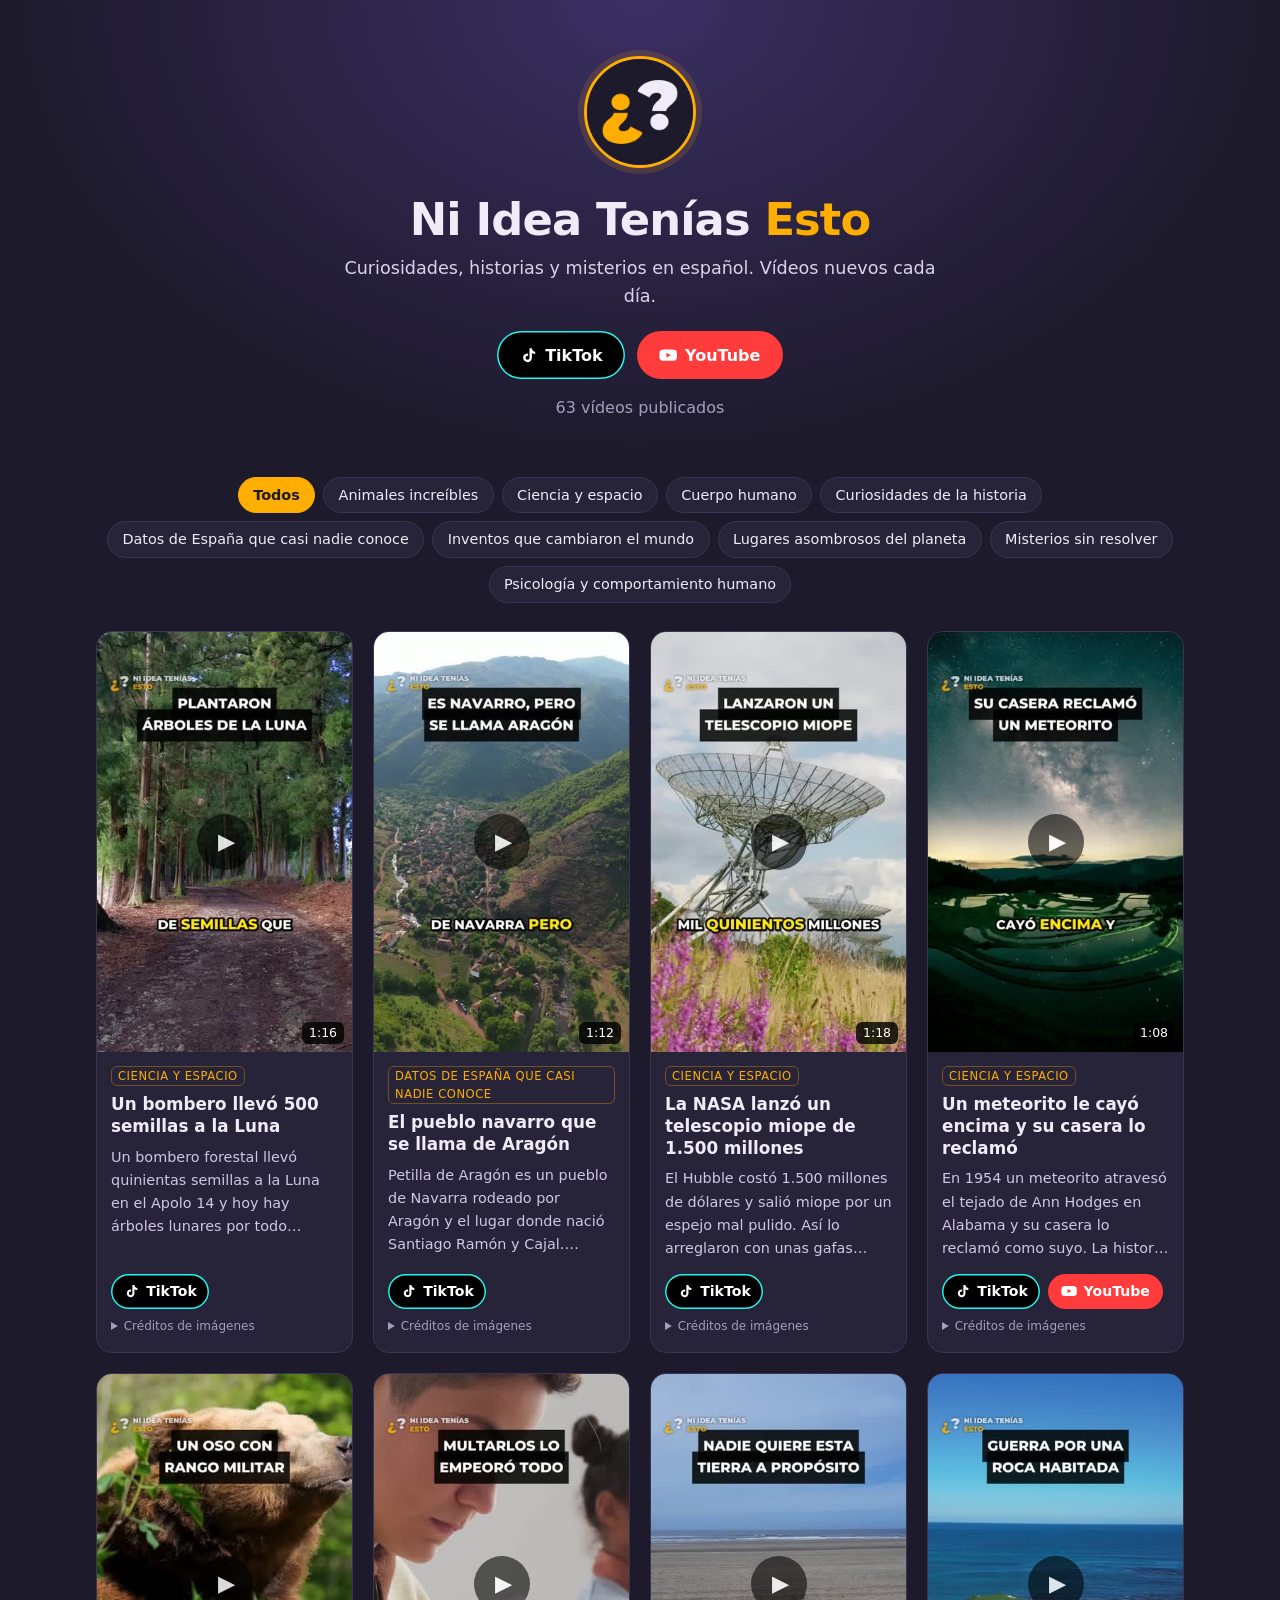
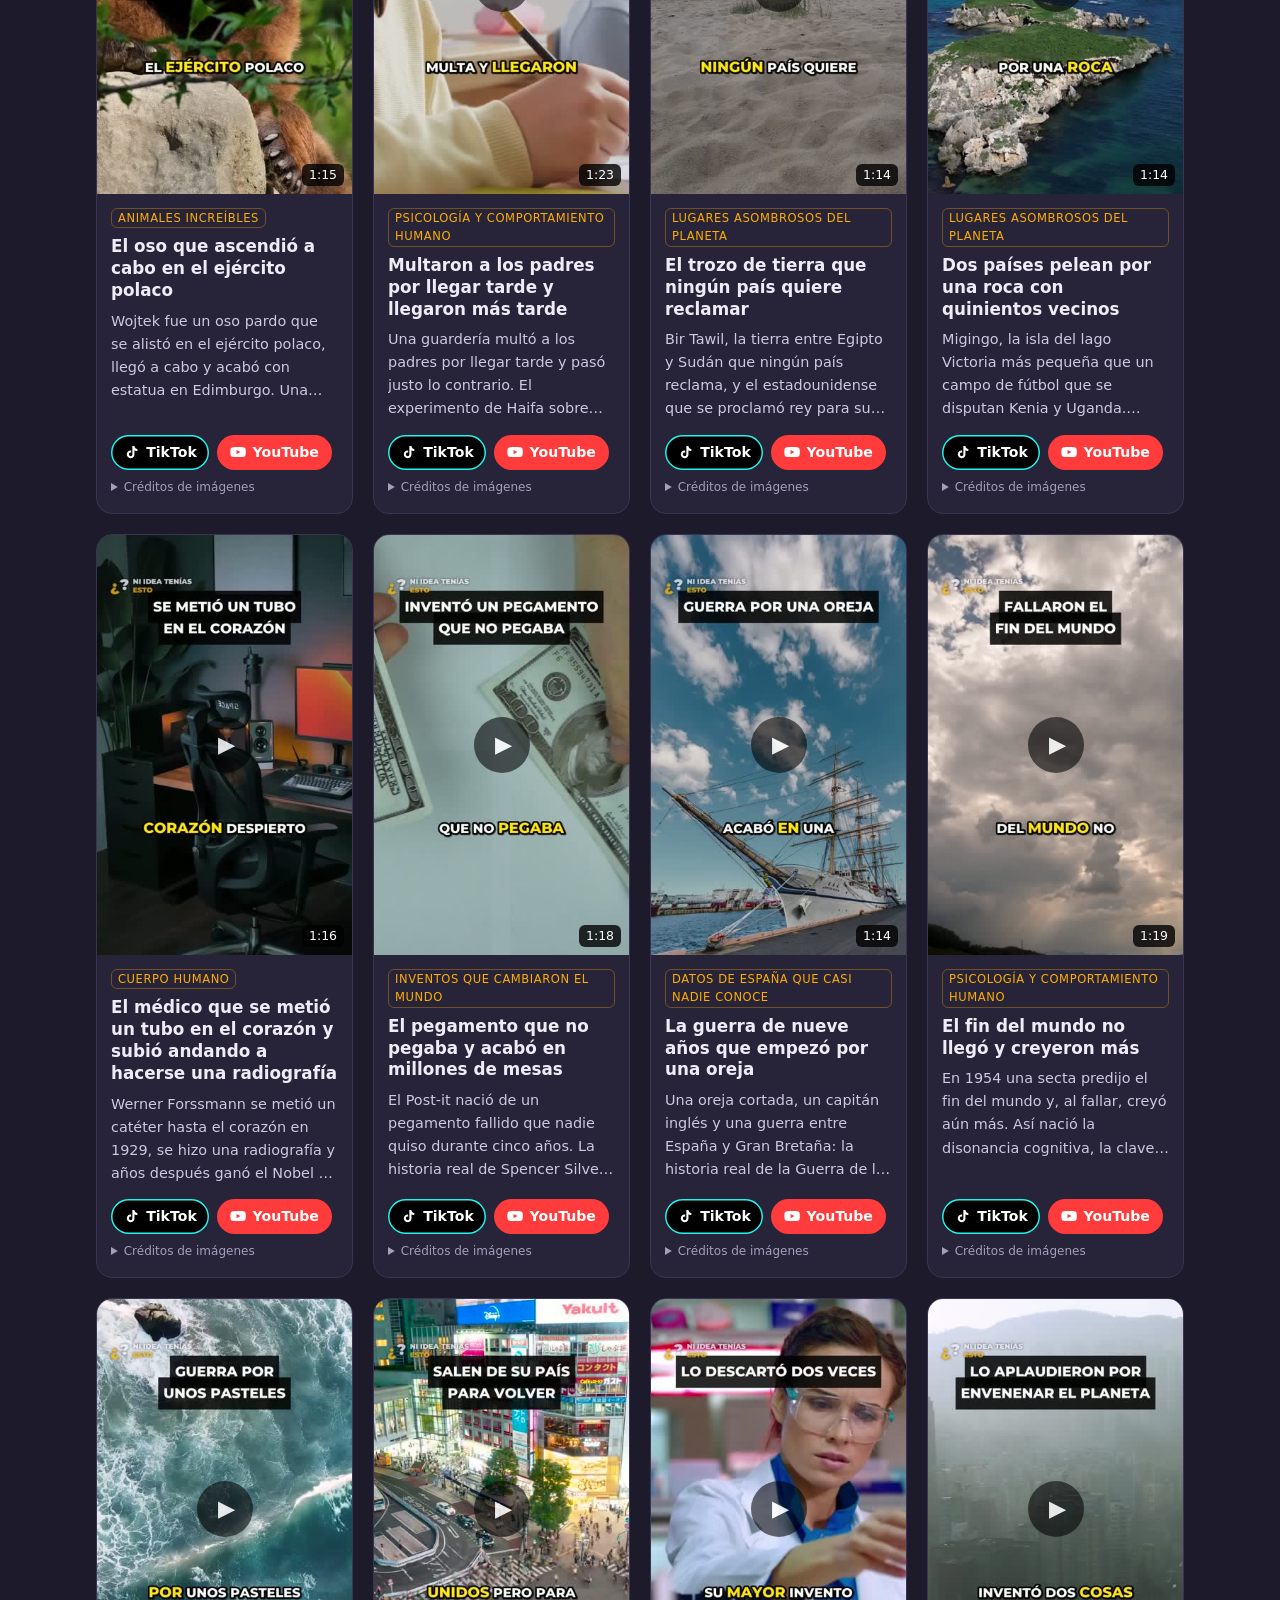
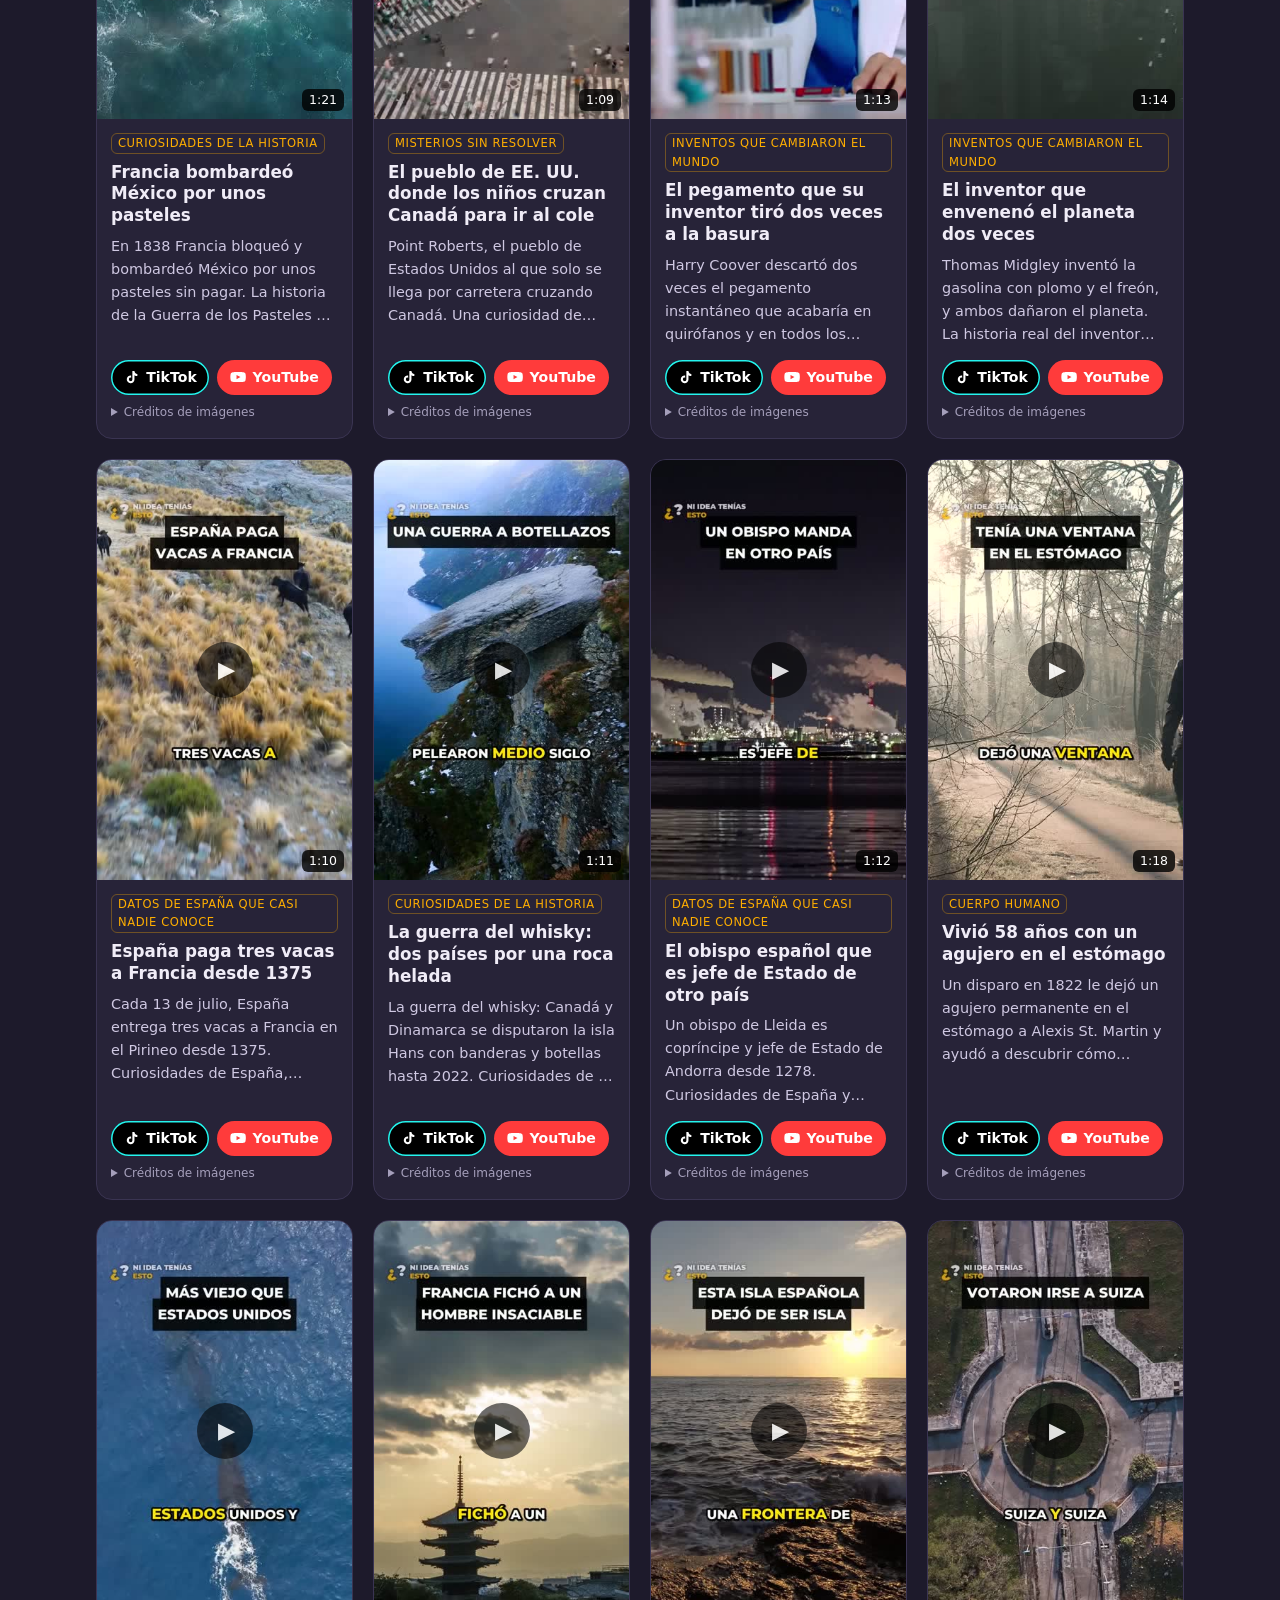
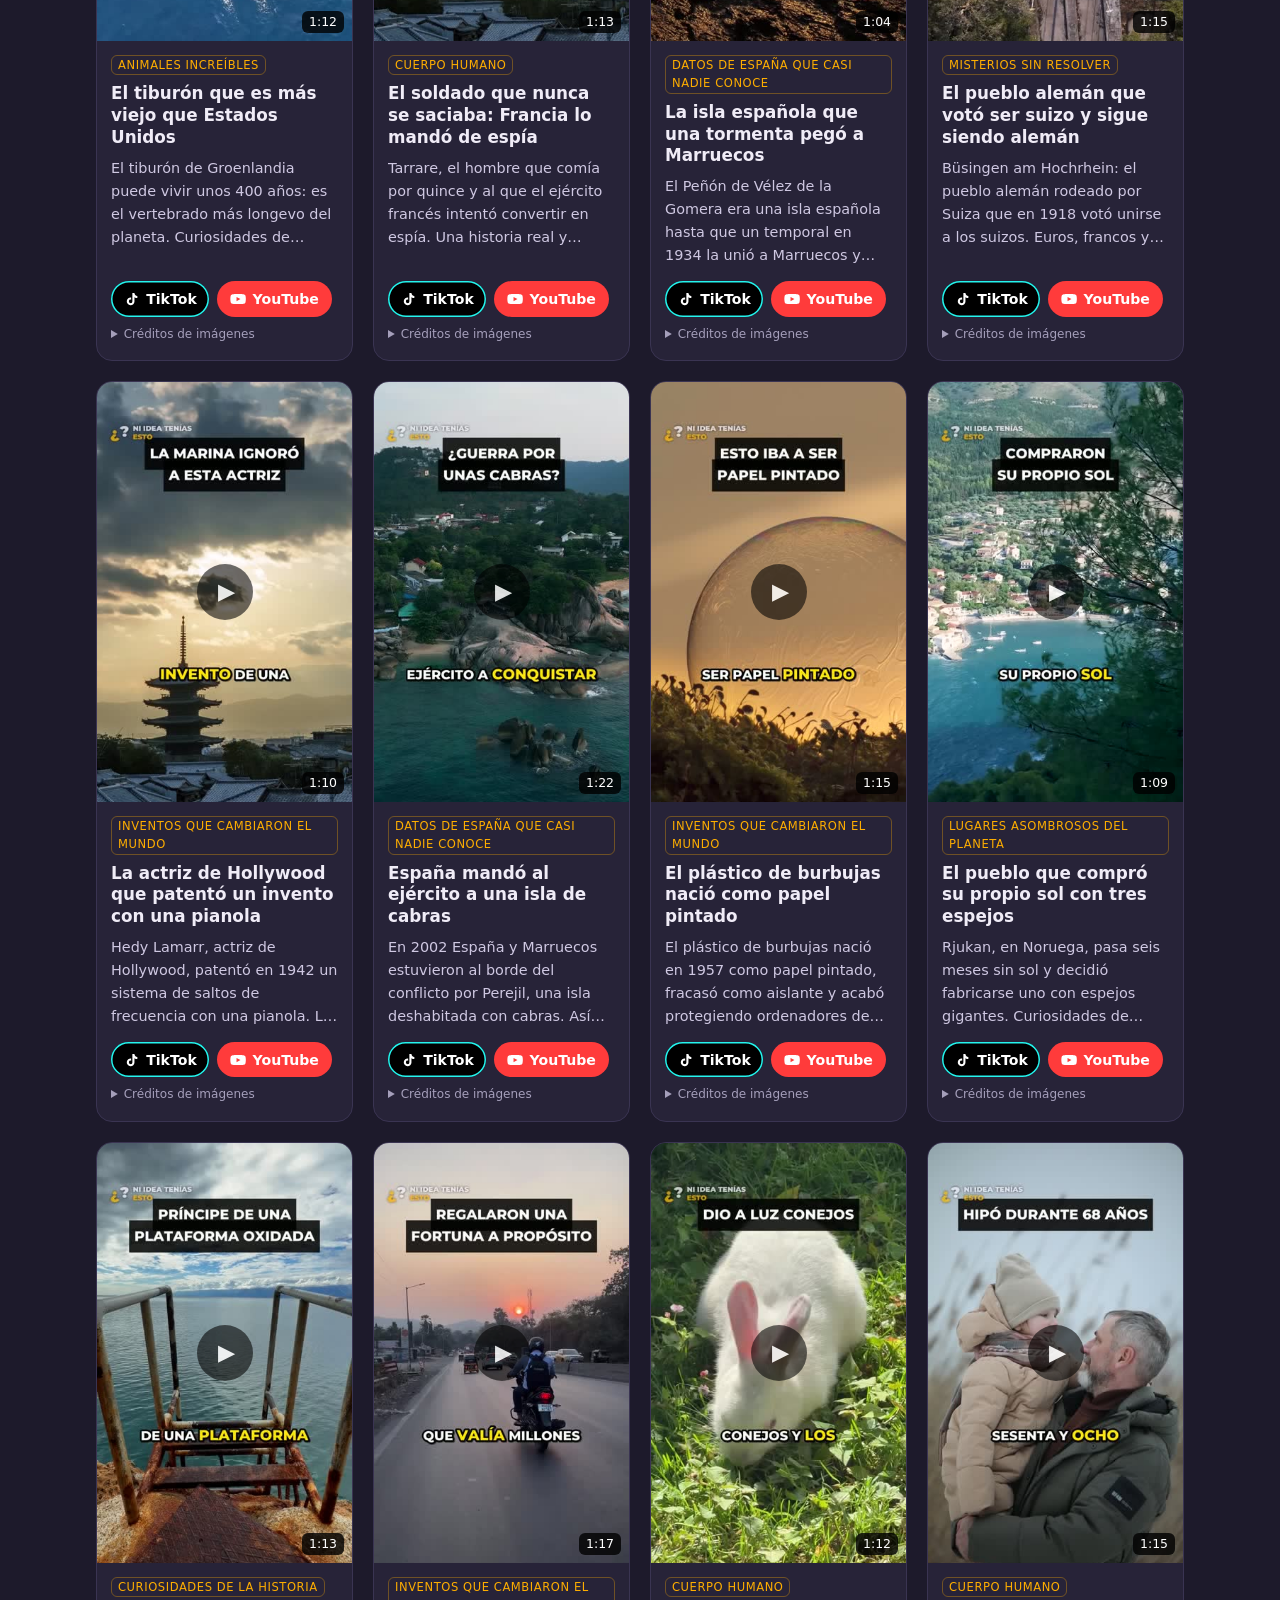
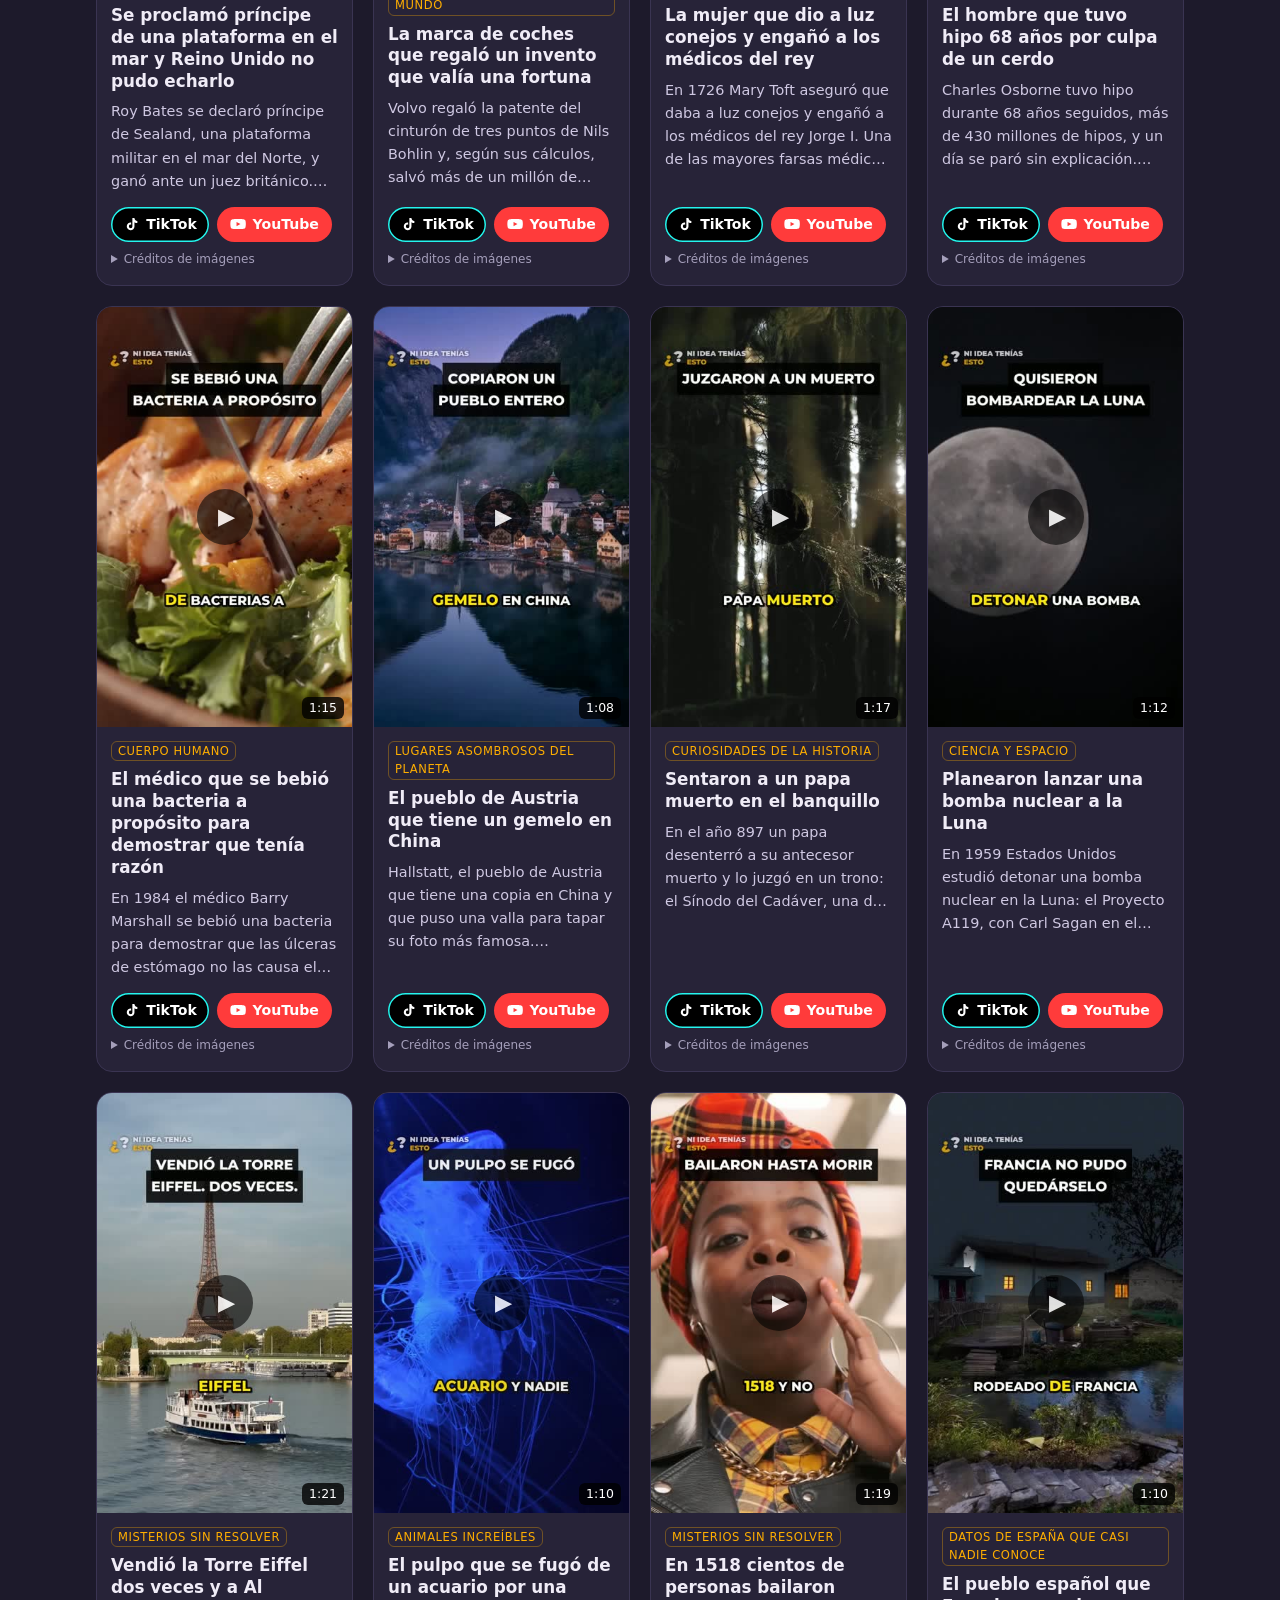
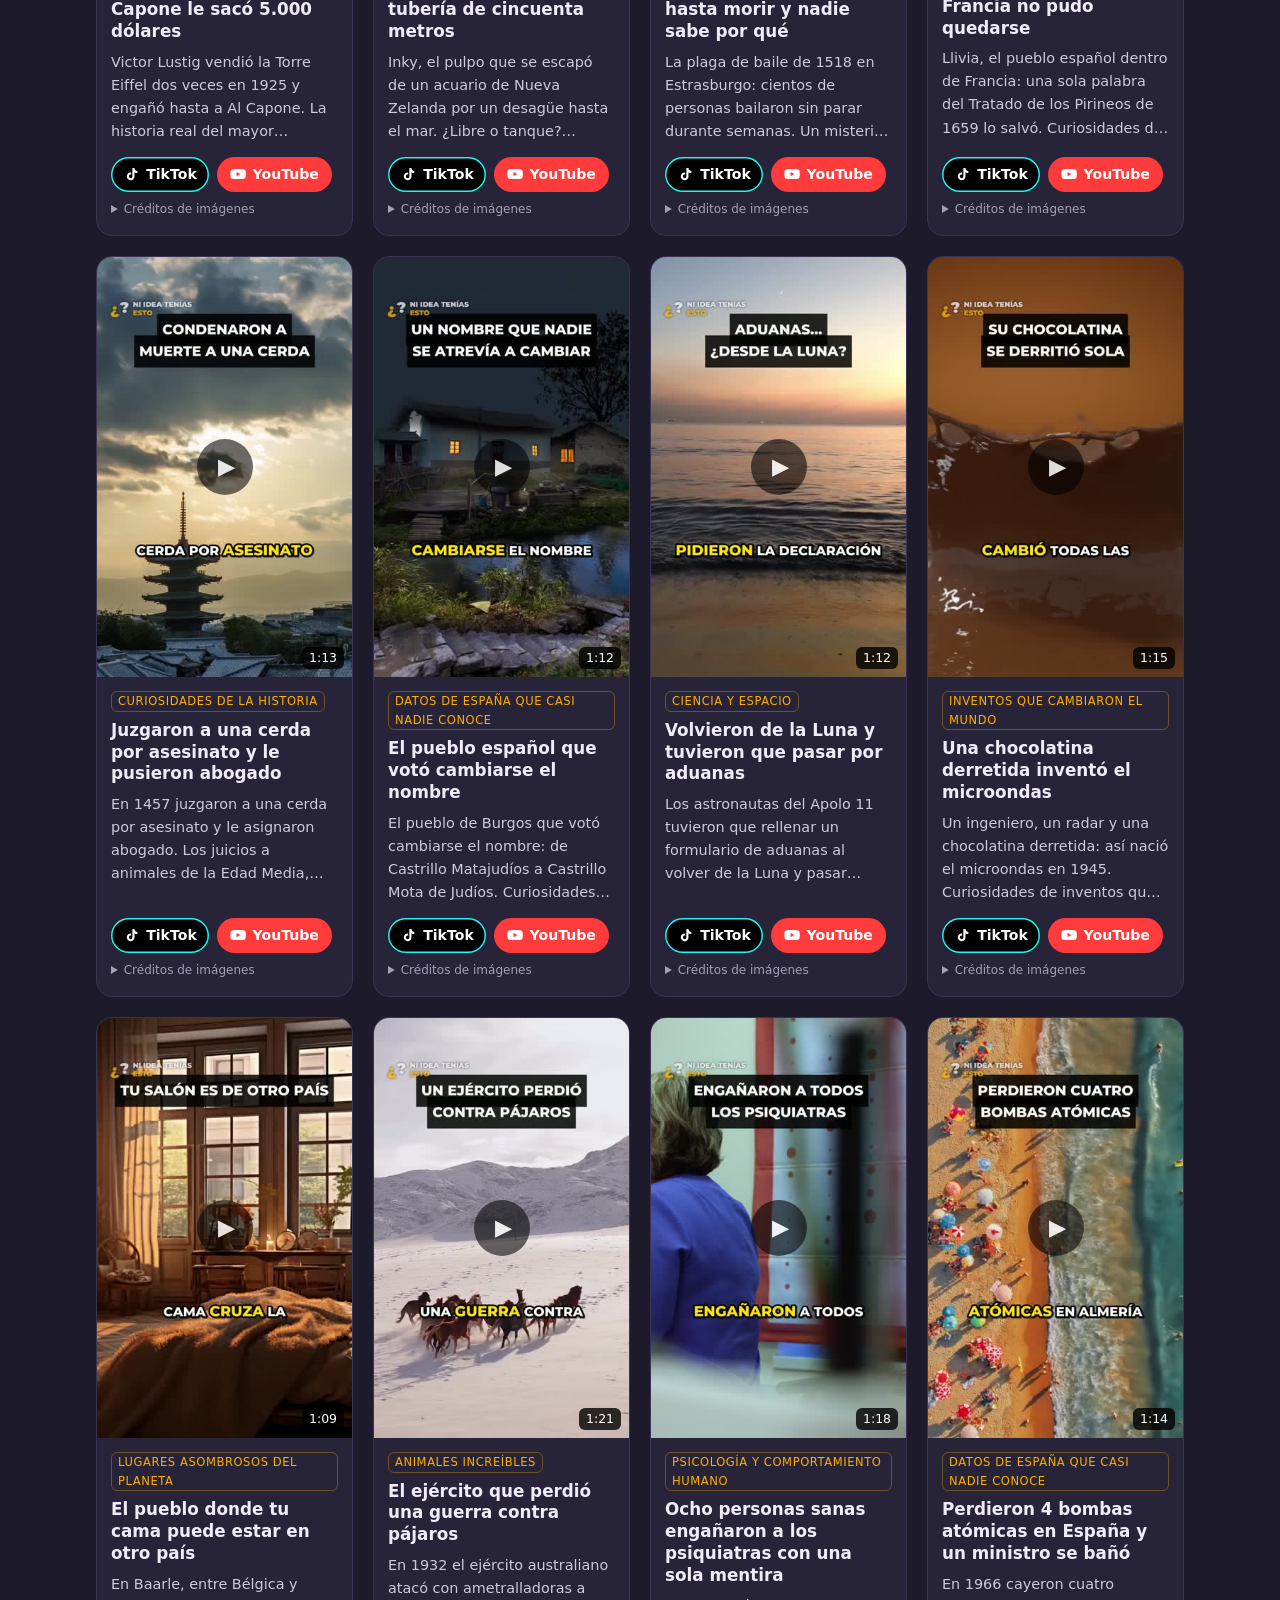
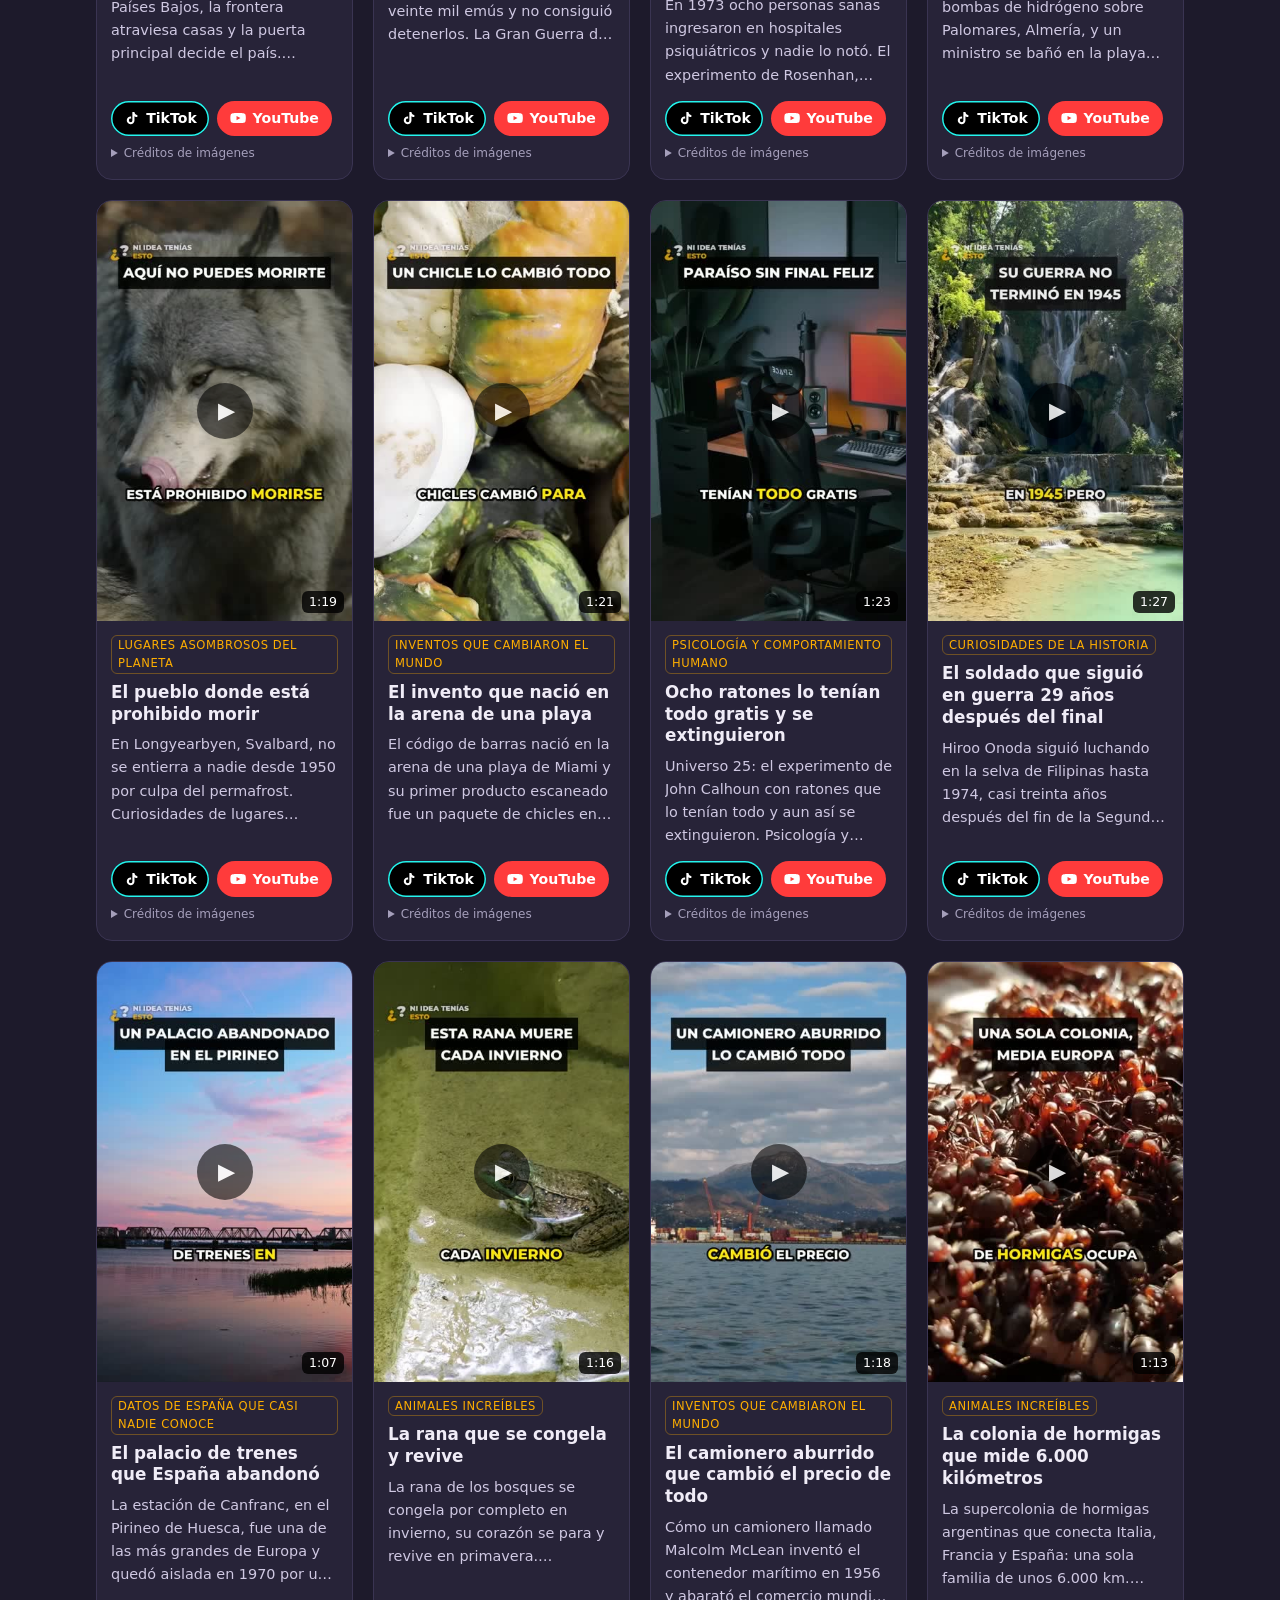
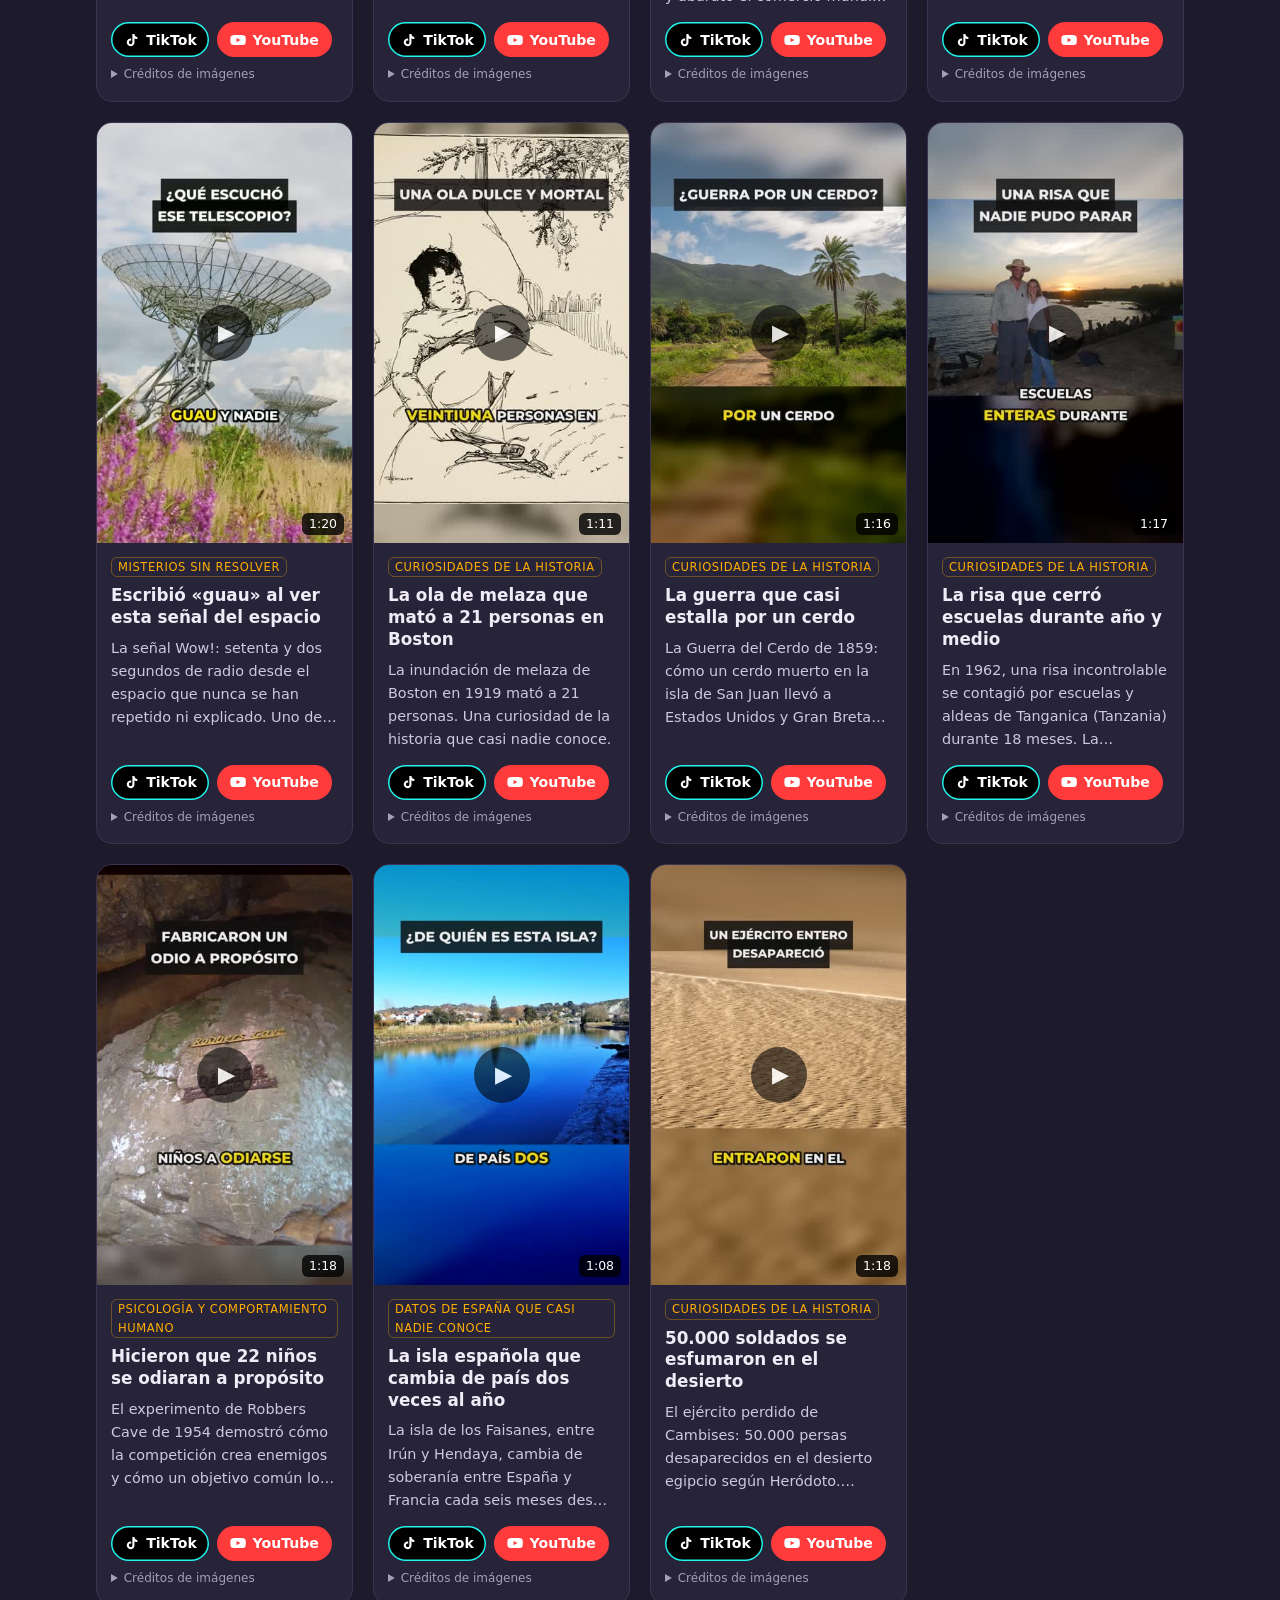
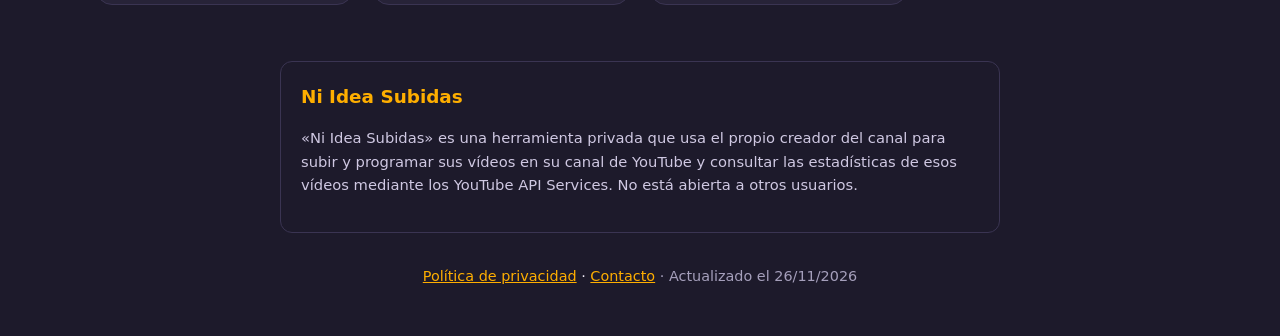
==== commit c0820143: "Vídeos actualizados 2026-11-26 20:37" ====
--- a/index.html
+++ b/index.html
@@ -12,10 +12,18 @@
 <h1>Ni Idea Tenías <b>Esto</b></h1><p class="lema">Curiosidades, historias y misterios en español. Vídeos nuevos cada día.</p>
 <nav class="redes"><a class="bt tt" href="https://www.tiktok.com/@ni_idea_tenias" target="_blank" rel="noopener"><svg viewBox="0 0 24 24" aria-hidden="true"><path d="M16.6 5.8A4.3 4.3 0 0 1 15.5 3h-3.1v12.4a2.6 2.6 0 1 1-1.8-2.5V9.7a5.7 5.7 0 1 0 4.9 5.7V9.1a7.3 7.3 0 0 0 4.3 1.4V7.4a4.3 4.3 0 0 1-3.2-1.6z"/></svg>TikTok</a>
 <a class="bt yt" href="https://www.youtube.com/channel/UCDaTWQ-N5QZ5Dp7M0wx1miQ" target="_blank" rel="noopener"><svg viewBox="0 0 24 24" aria-hidden="true"><path d="M23 7.2a3 3 0 0 0-2.1-2.1C19 4.6 12 4.6 12 4.6s-7 0-8.9.5A3 3 0 0 0 1 7.2 31 31 0 0 0 .5 12a31 31 0 0 0 .5 4.8 3 3 0 0 0 2.1 2.1c1.9.5 8.9.5 8.9.5s7 0 8.9-.5a3 3 0 0 0 2.1-2.1A31 31 0 0 0 23.5 12a31 31 0 0 0-.5-4.8zM9.7 15.1V8.9l5.8 3.1z"/></svg>YouTube</a></nav>
-<p class="mut">61 vídeos publicados</p></header>
+<p class="mut">63 vídeos publicados</p></header>
 <main><div class="filtros" role="group" aria-label="Filtrar por temática">
 <button type="button" data-f="" aria-pressed="true">Todos</button><button type="button" data-f="animales increíbles">Animales increíbles</button><button type="button" data-f="ciencia y espacio">Ciencia y espacio</button><button type="button" data-f="cuerpo humano">Cuerpo humano</button><button type="button" data-f="curiosidades de la historia">Curiosidades de la historia</button><button type="button" data-f="datos de España que casi nadie conoce">Datos de España que casi nadie conoce</button><button type="button" data-f="inventos que cambiaron el mundo">Inventos que cambiaron el mundo</button><button type="button" data-f="lugares asombrosos del planeta">Lugares asombrosos del planeta</button><button type="button" data-f="misterios sin resolver">Misterios sin resolver</button><button type="button" data-f="psicología y comportamiento humano">Psicología y comportamiento humano</button></div>
 <section class="grid"><article class="card" data-tema="ciencia y espacio">
+<a class="thumb" href="https://vm.tiktok.com/ZN8uEAFdc/" target="_blank" rel="noopener" aria-label="Ver «Un bombero llevó 500 semillas a la Luna»">
+<img src="v/un-bombero-llevo-500-semillas-a-la-luna.jpg" alt="" loading="lazy" width="360" height="640"><span class="dur">1:16</span><span class="play" aria-hidden="true">▶</span></a>
+<div class="info"><span class="chip">ciencia y espacio</span><h3>Un bombero llevó 500 semillas a la Luna</h3>
+<p>Un bombero forestal llevó quinientas semillas a la Luna en el Apolo 14 y hoy hay árboles lunares por todo Estados Unidos. Curiosidades de ciencia y espacio.</p><div class="bts"><a class="bt tt" href="https://vm.tiktok.com/ZN8uEAFdc/" target="_blank" rel="noopener"><svg viewBox="0 0 24 24" aria-hidden="true"><path d="M16.6 5.8A4.3 4.3 0 0 1 15.5 3h-3.1v12.4a2.6 2.6 0 1 1-1.8-2.5V9.7a5.7 5.7 0 1 0 4.9 5.7V9.1a7.3 7.3 0 0 0 4.3 1.4V7.4a4.3 4.3 0 0 1-3.2-1.6z"/></svg>TikTok</a></div><details><summary>Créditos de imágenes</summary><p>Peter_Hanzo (Pixabay); Plefkag (CC0, Wikimedia); DancingSky (Pixabay); NASA (Public domain, Wikimedia); Abdul_basit07 (Pixabay); u_durhcut7vf (Pixabay); HrAtsuo (CC0, Wikimedia); Kanenori (Pixabay); NASA Johnson Space Center (Public domain, Wikimedia); adege (Pixabay); The Bushranger (CC BY-SA 4.0, Wikimedia); 980xin_ (Pixabay); Jud McCranie (CC BY-SA 4.0, Wikimedia); BepoShan (Pixabay); The Modern Polymath (CC BY-SA 4.0, Wikimedia)</p></details></div></article><article class="card" data-tema="datos de España que casi nadie conoce">
+<a class="thumb" href="https://www.tiktok.com/@ni_idea_tenias/video/7712531552596528386" target="_blank" rel="noopener" aria-label="Ver «El pueblo navarro que se llama de Aragón»">
+<img src="v/el-pueblo-navarro-que-se-llama-de-aragon.jpg" alt="" loading="lazy" width="360" height="640"><span class="dur">1:12</span><span class="play" aria-hidden="true">▶</span></a>
+<div class="info"><span class="chip">datos de España que casi nadie conoce</span><h3>El pueblo navarro que se llama de Aragón</h3>
+<p>Petilla de Aragón es un pueblo de Navarra rodeado por Aragón y el lugar donde nació Santiago Ramón y Cajal. Curiosidades de España que casi nadie conoce.</p><div class="bts"><a class="bt tt" href="https://www.tiktok.com/@ni_idea_tenias/video/7712531552596528386" target="_blank" rel="noopener"><svg viewBox="0 0 24 24" aria-hidden="true"><path d="M16.6 5.8A4.3 4.3 0 0 1 15.5 3h-3.1v12.4a2.6 2.6 0 1 1-1.8-2.5V9.7a5.7 5.7 0 1 0 4.9 5.7V9.1a7.3 7.3 0 0 0 4.3 1.4V7.4a4.3 4.3 0 0 1-3.2-1.6z"/></svg>TikTok</a></div><details><summary>Créditos de imágenes</summary><p>LynX_BGW (Pixabay); AtKinani (Pixabay); Kaffeesüchtig (Pixabay); Tschubby (CC BY-SA 3.0, Wikimedia); Matthias_Groeneveld (Pixabay); Diego Delso (CC BY-SA 4.0, Wikimedia); Trek_Jason (Pixabay); EEIM (CC BY-SA 3.0, Wikimedia); lakegardaweddings (Pixabay); Jialxv (CC BY-SA 4.0, Wikimedia); Sh_38 (Pixabay); Original photo is anonymous although pub (Public domain, Wikimedia); Kanenori (Pixabay); Internet Archive Book Images (No restrictions, Wikimedia); ScienceStuff (Pixabay); Santiago Ramón y Cajal (Public domain, Wikimedia); alexleonleon (Pixabay); Radds (Pixabay)</p></details></div></article><article class="card" data-tema="ciencia y espacio">
 <a class="thumb" href="https://www.tiktok.com/@ni_idea_tenias/video/7712458774908275990" target="_blank" rel="noopener" aria-label="Ver «La NASA lanzó un telescopio miope de 1.500 millones»">
 <img src="v/la-nasa-lanzo-un-telescopio-miope-de-1-500-millone.jpg" alt="" loading="lazy" width="360" height="640"><span class="dur">1:18</span><span class="play" aria-hidden="true">▶</span></a>
 <div class="info"><span class="chip">ciencia y espacio</span><h3>La NASA lanzó un telescopio miope de 1.500 millones</h3>
@@ -23,11 +31,11 @@
 <a class="thumb" href="https://www.tiktok.com/@ni_idea_tenias/video/7712201972727778582" target="_blank" rel="noopener" aria-label="Ver «Un meteorito le cayó encima y su casera lo reclamó»">
 <img src="v/un-meteorito-le-cayo-encima-y-su-casera-lo-reclamo.jpg" alt="" loading="lazy" width="360" height="640"><span class="dur">1:08</span><span class="play" aria-hidden="true">▶</span></a>
 <div class="info"><span class="chip">ciencia y espacio</span><h3>Un meteorito le cayó encima y su casera lo reclamó</h3>
-<p>En 1954 un meteorito atravesó el tejado de Ann Hodges en Alabama y su casera lo reclamó como suyo. La historia real del meteorito de Sylacauga.</p><div class="bts"><a class="bt tt" href="https://www.tiktok.com/@ni_idea_tenias/video/7712201972727778582" target="_blank" rel="noopener"><svg viewBox="0 0 24 24" aria-hidden="true"><path d="M16.6 5.8A4.3 4.3 0 0 1 15.5 3h-3.1v12.4a2.6 2.6 0 1 1-1.8-2.5V9.7a5.7 5.7 0 1 0 4.9 5.7V9.1a7.3 7.3 0 0 0 4.3 1.4V7.4a4.3 4.3 0 0 1-3.2-1.6z"/></svg>TikTok</a></div><details><summary>Créditos de imágenes</summary><p>Kanenori (Pixabay); Kai NeSmith (CC BY 4.0, Wikimedia); atiqurrahman0047 (Pixabay); TravelingOnTheGoYoutubeCh (Pixabay); LadislavBur (Pixabay); Spaceandbeyond (Pixabay); Boston Public Library (Public domain, Wikimedia); AlexKopeykin (Pixabay); Associated Press (Public domain, Wikimedia); AttilaPergel (Pixabay); JoshuaWoroniecki (Pixabay); AlabamaGuy2007 (Public domain, Wikimedia); Elcin_Qarayev (Pixabay); Skusnr (CC BY-SA 3.0, Wikimedia); xBriantcx (Pixabay); Rivers Langley; SaveRivers (CC BY-SA 3.0, Wikimedia); bellergy (Pixabay)</p></details></div></article><article class="card" data-tema="animales increíbles">
+<p>En 1954 un meteorito atravesó el tejado de Ann Hodges en Alabama y su casera lo reclamó como suyo. La historia real del meteorito de Sylacauga.</p><div class="bts"><a class="bt tt" href="https://www.tiktok.com/@ni_idea_tenias/video/7712201972727778582" target="_blank" rel="noopener"><svg viewBox="0 0 24 24" aria-hidden="true"><path d="M16.6 5.8A4.3 4.3 0 0 1 15.5 3h-3.1v12.4a2.6 2.6 0 1 1-1.8-2.5V9.7a5.7 5.7 0 1 0 4.9 5.7V9.1a7.3 7.3 0 0 0 4.3 1.4V7.4a4.3 4.3 0 0 1-3.2-1.6z"/></svg>TikTok</a><a class="bt yt" href="https://youtube.com/shorts/cDJneCg9bd0" target="_blank" rel="noopener"><svg viewBox="0 0 24 24" aria-hidden="true"><path d="M23 7.2a3 3 0 0 0-2.1-2.1C19 4.6 12 4.6 12 4.6s-7 0-8.9.5A3 3 0 0 0 1 7.2 31 31 0 0 0 .5 12a31 31 0 0 0 .5 4.8 3 3 0 0 0 2.1 2.1c1.9.5 8.9.5 8.9.5s7 0 8.9-.5a3 3 0 0 0 2.1-2.1A31 31 0 0 0 23.5 12a31 31 0 0 0-.5-4.8zM9.7 15.1V8.9l5.8 3.1z"/></svg>YouTube</a></div><details><summary>Créditos de imágenes</summary><p>Kanenori (Pixabay); Kai NeSmith (CC BY 4.0, Wikimedia); atiqurrahman0047 (Pixabay); TravelingOnTheGoYoutubeCh (Pixabay); LadislavBur (Pixabay); Spaceandbeyond (Pixabay); Boston Public Library (Public domain, Wikimedia); AlexKopeykin (Pixabay); Associated Press (Public domain, Wikimedia); AttilaPergel (Pixabay); JoshuaWoroniecki (Pixabay); AlabamaGuy2007 (Public domain, Wikimedia); Elcin_Qarayev (Pixabay); Skusnr (CC BY-SA 3.0, Wikimedia); xBriantcx (Pixabay); Rivers Langley; SaveRivers (CC BY-SA 3.0, Wikimedia); bellergy (Pixabay)</p></details></div></article><article class="card" data-tema="animales increíbles">
 <a class="thumb" href="https://www.tiktok.com/@ni_idea_tenias/video/7712161598269558038" target="_blank" rel="noopener" aria-label="Ver «El oso que ascendió a cabo en el ejército polaco»">
 <img src="v/el-oso-que-ascendio-a-cabo-en-el-ejercito-polaco.jpg" alt="" loading="lazy" width="360" height="640"><span class="dur">1:15</span><span class="play" aria-hidden="true">▶</span></a>
 <div class="info"><span class="chip">animales increíbles</span><h3>El oso que ascendió a cabo en el ejército polaco</h3>
-<p>Wojtek fue un oso pardo que se alistó en el ejército polaco, llegó a cabo y acabó con estatua en Edimburgo. Una curiosidad real de la Segunda Guerra Mundial.</p><div class="bts"><a class="bt tt" href="https://www.tiktok.com/@ni_idea_tenias/video/7712161598269558038" target="_blank" rel="noopener"><svg viewBox="0 0 24 24" aria-hidden="true"><path d="M16.6 5.8A4.3 4.3 0 0 1 15.5 3h-3.1v12.4a2.6 2.6 0 1 1-1.8-2.5V9.7a5.7 5.7 0 1 0 4.9 5.7V9.1a7.3 7.3 0 0 0 4.3 1.4V7.4a4.3 4.3 0 0 1-3.2-1.6z"/></svg>TikTok</a></div><details><summary>Créditos de imágenes</summary><p>NickyPe (Pixabay); Imperial War Museum (Public domain, Wikimedia); 10933357 (Pixabay); Annemarie Schwarzenbach (Public domain, Wikimedia); Amirirani (Pixabay); u_ekhjdhty9m (Pixabay); md579 (Pixabay); mda621326 (Pixabay); Nguyendong94 (Pixabay); Signal Corps Archive (Public domain, Wikimedia); bellergy (Pixabay); Signal Corps Archive from Ireland and Un (Public domain, Wikimedia); WildEastMan (Pixabay); Scotch Mist (CC BY-SA 4.0, Wikimedia); AttilaPergel (Pixabay); billfromesm (CC BY 2.0, Wikimedia); Mark Owens (OGL v1.0, Wikimedia); Media_Hopper_Studio (Pixabay); Gpwitteveen (CC BY-SA 3.0, Wikimedia)</p></details></div></article><article class="card" data-tema="psicología y comportamiento humano">
+<p>Wojtek fue un oso pardo que se alistó en el ejército polaco, llegó a cabo y acabó con estatua en Edimburgo. Una curiosidad real de la Segunda Guerra Mundial.</p><div class="bts"><a class="bt tt" href="https://www.tiktok.com/@ni_idea_tenias/video/7712161598269558038" target="_blank" rel="noopener"><svg viewBox="0 0 24 24" aria-hidden="true"><path d="M16.6 5.8A4.3 4.3 0 0 1 15.5 3h-3.1v12.4a2.6 2.6 0 1 1-1.8-2.5V9.7a5.7 5.7 0 1 0 4.9 5.7V9.1a7.3 7.3 0 0 0 4.3 1.4V7.4a4.3 4.3 0 0 1-3.2-1.6z"/></svg>TikTok</a><a class="bt yt" href="https://youtube.com/shorts/t7QyvX-RM3I" target="_blank" rel="noopener"><svg viewBox="0 0 24 24" aria-hidden="true"><path d="M23 7.2a3 3 0 0 0-2.1-2.1C19 4.6 12 4.6 12 4.6s-7 0-8.9.5A3 3 0 0 0 1 7.2 31 31 0 0 0 .5 12a31 31 0 0 0 .5 4.8 3 3 0 0 0 2.1 2.1c1.9.5 8.9.5 8.9.5s7 0 8.9-.5a3 3 0 0 0 2.1-2.1A31 31 0 0 0 23.5 12a31 31 0 0 0-.5-4.8zM9.7 15.1V8.9l5.8 3.1z"/></svg>YouTube</a></div><details><summary>Créditos de imágenes</summary><p>NickyPe (Pixabay); Imperial War Museum (Public domain, Wikimedia); 10933357 (Pixabay); Annemarie Schwarzenbach (Public domain, Wikimedia); Amirirani (Pixabay); u_ekhjdhty9m (Pixabay); md579 (Pixabay); mda621326 (Pixabay); Nguyendong94 (Pixabay); Signal Corps Archive (Public domain, Wikimedia); bellergy (Pixabay); Signal Corps Archive from Ireland and Un (Public domain, Wikimedia); WildEastMan (Pixabay); Scotch Mist (CC BY-SA 4.0, Wikimedia); AttilaPergel (Pixabay); billfromesm (CC BY 2.0, Wikimedia); Mark Owens (OGL v1.0, Wikimedia); Media_Hopper_Studio (Pixabay); Gpwitteveen (CC BY-SA 3.0, Wikimedia)</p></details></div></article><article class="card" data-tema="psicología y comportamiento humano">
 <a class="thumb" href="https://www.tiktok.com/@ni_idea_tenias/video/7711822994636639510" target="_blank" rel="noopener" aria-label="Ver «Multaron a los padres por llegar tarde y llegaron más tarde»">
 <img src="v/multaron-a-los-padres-por-llegar-tarde-y-llegaron-.jpg" alt="" loading="lazy" width="360" height="640"><span class="dur">1:23</span><span class="play" aria-hidden="true">▶</span></a>
 <div class="info"><span class="chip">psicología y comportamiento humano</span><h3>Multaron a los padres por llegar tarde y llegaron más tarde</h3>
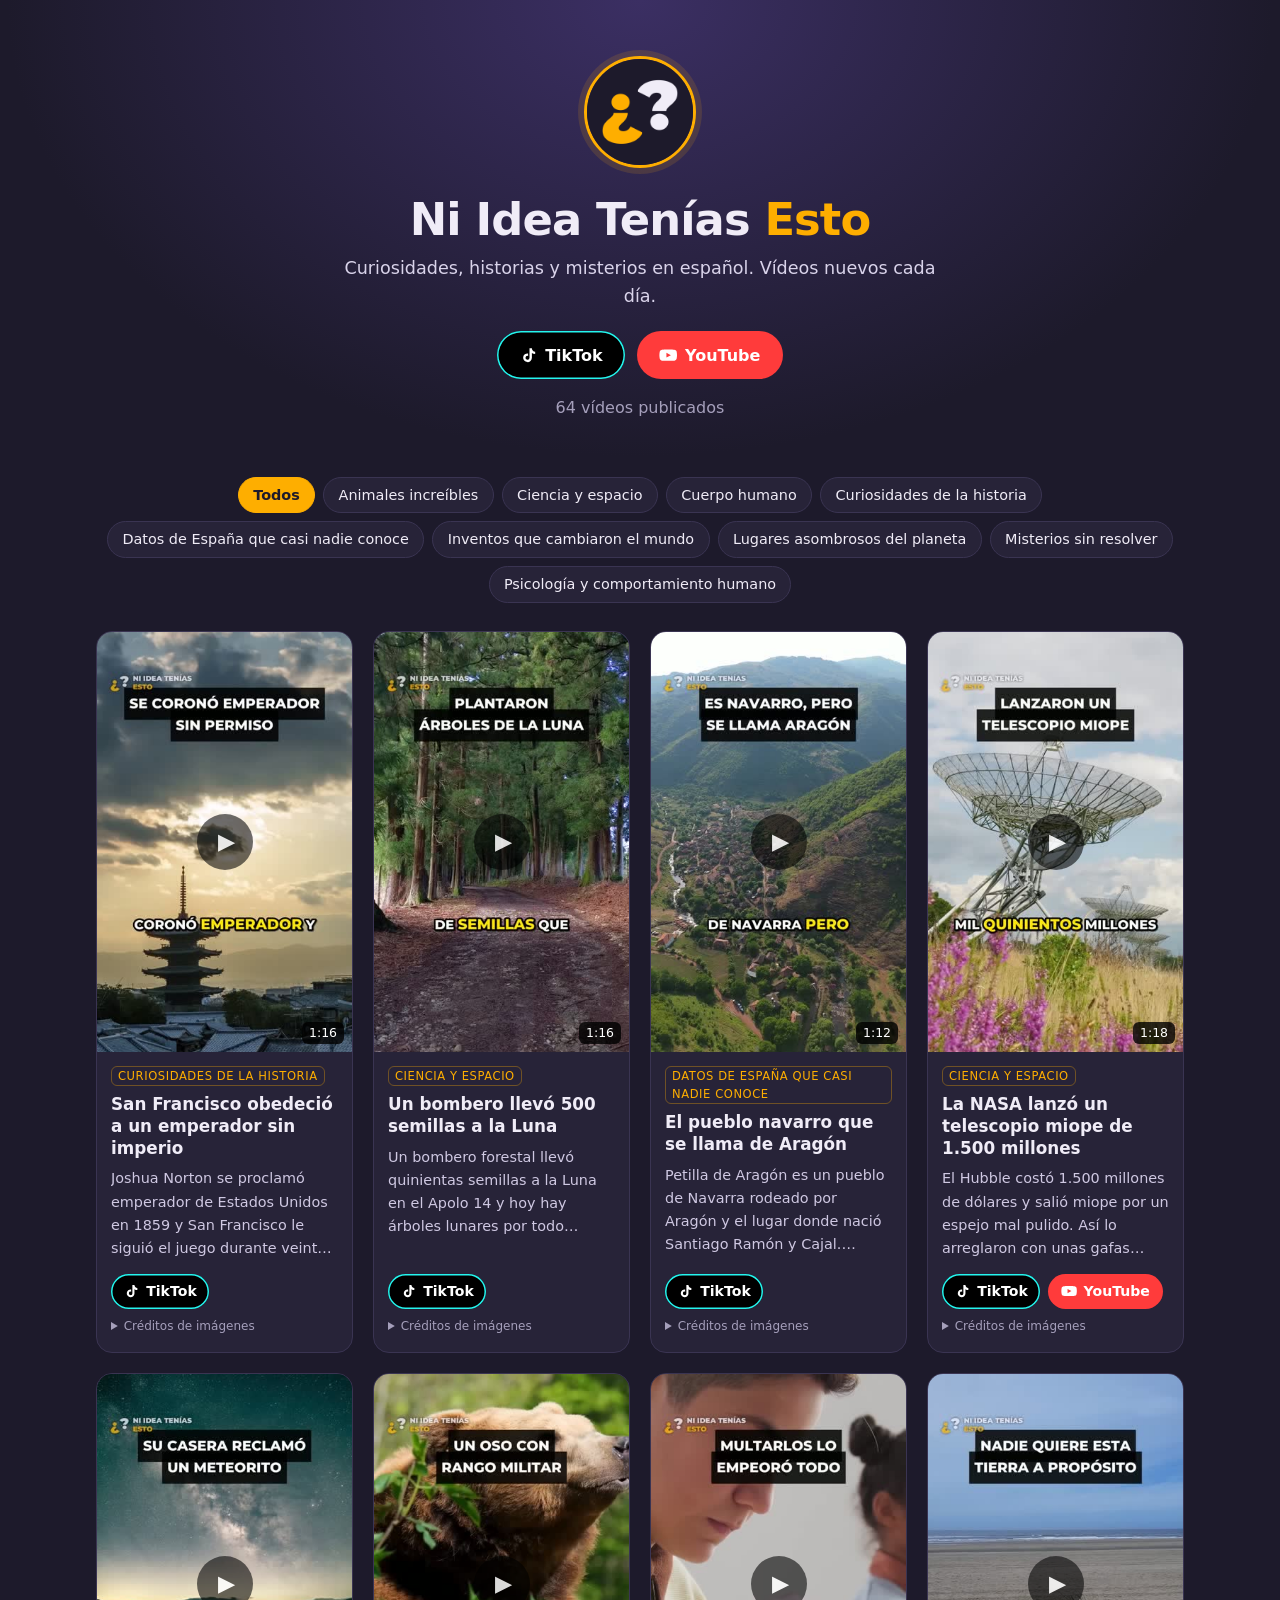
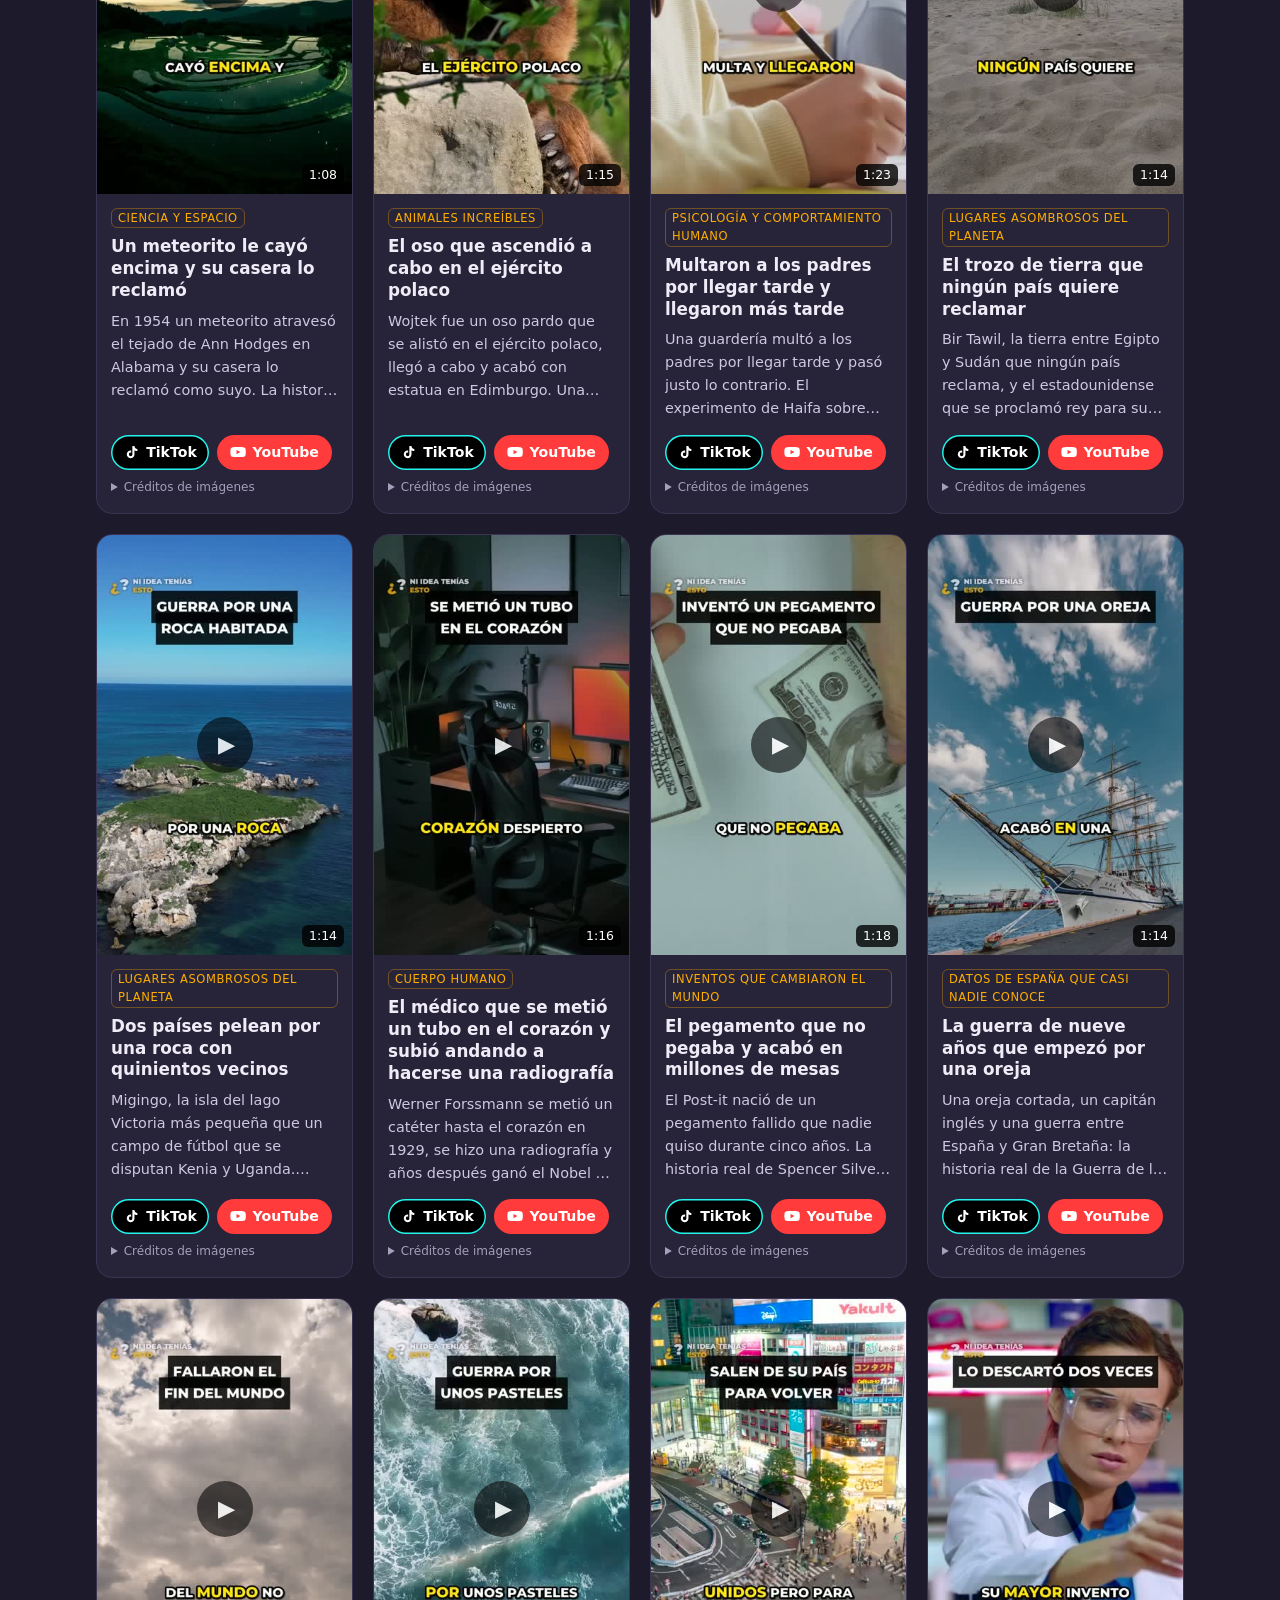
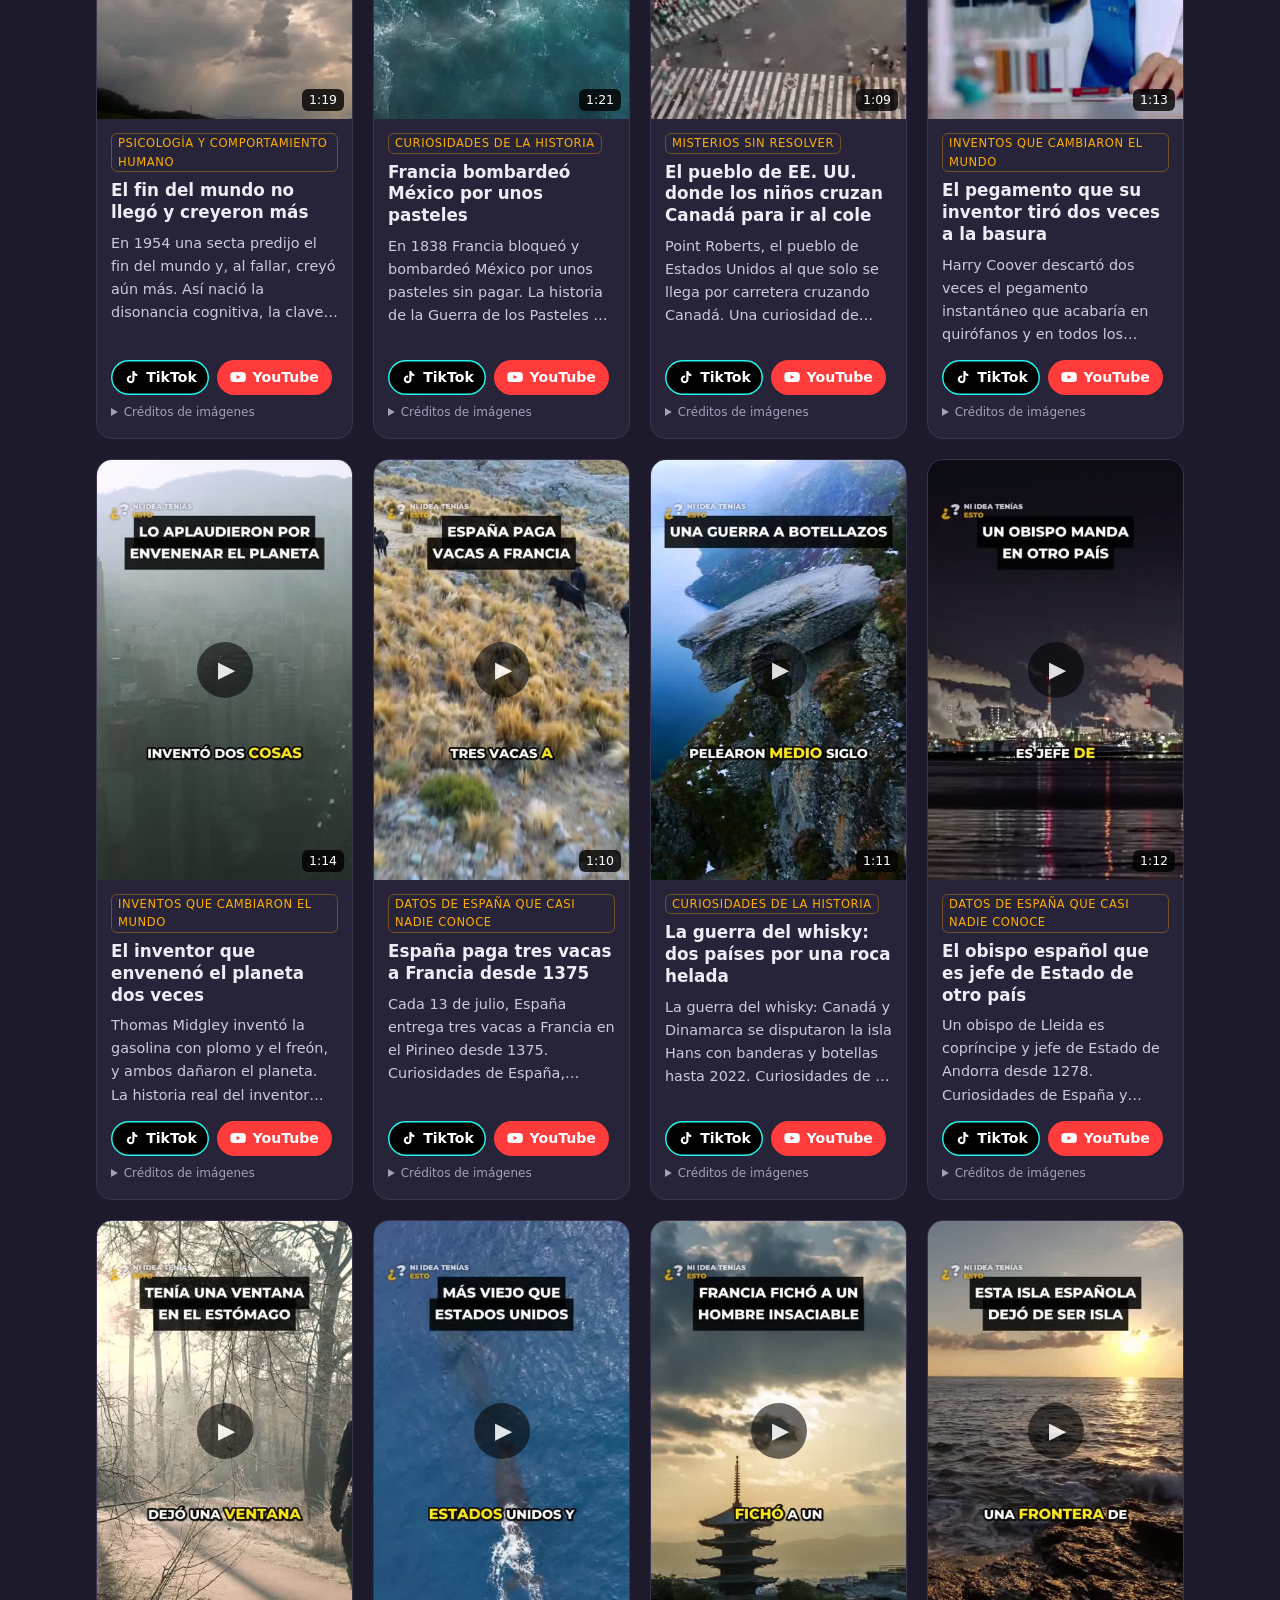
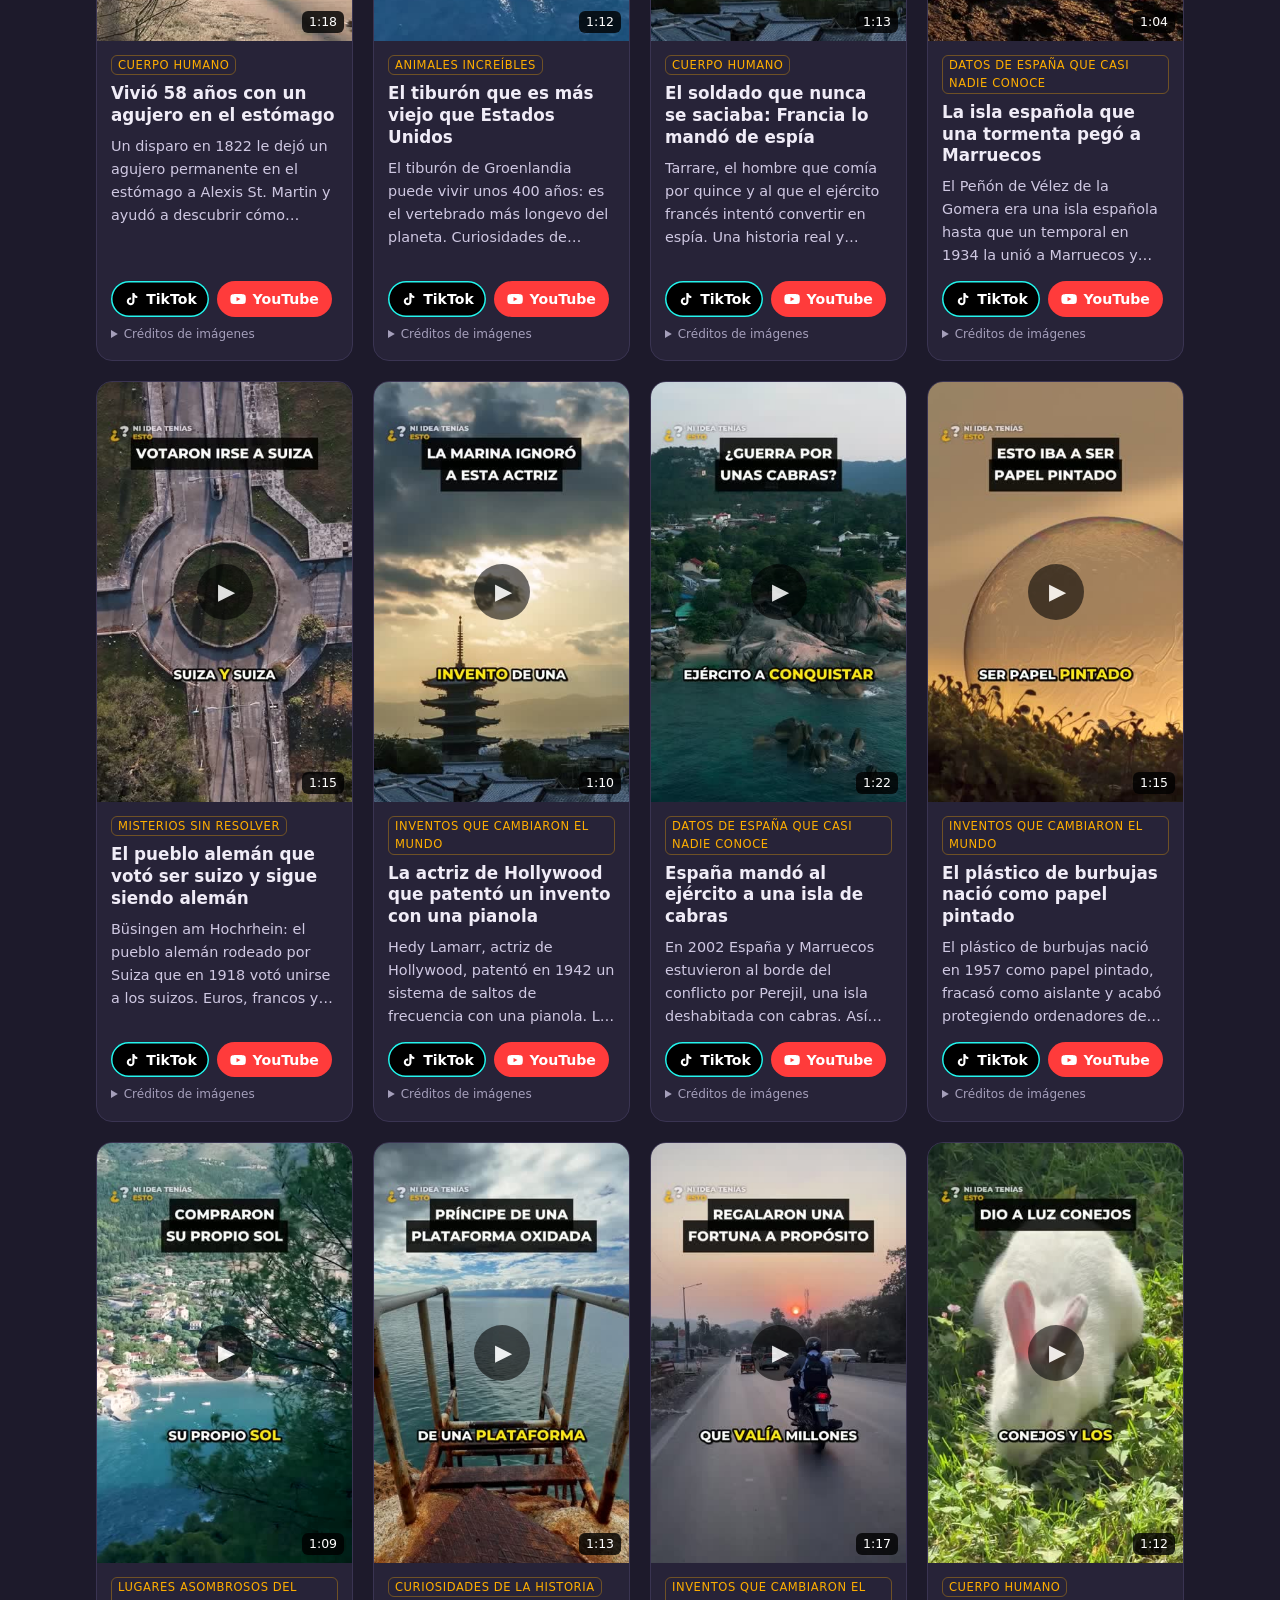
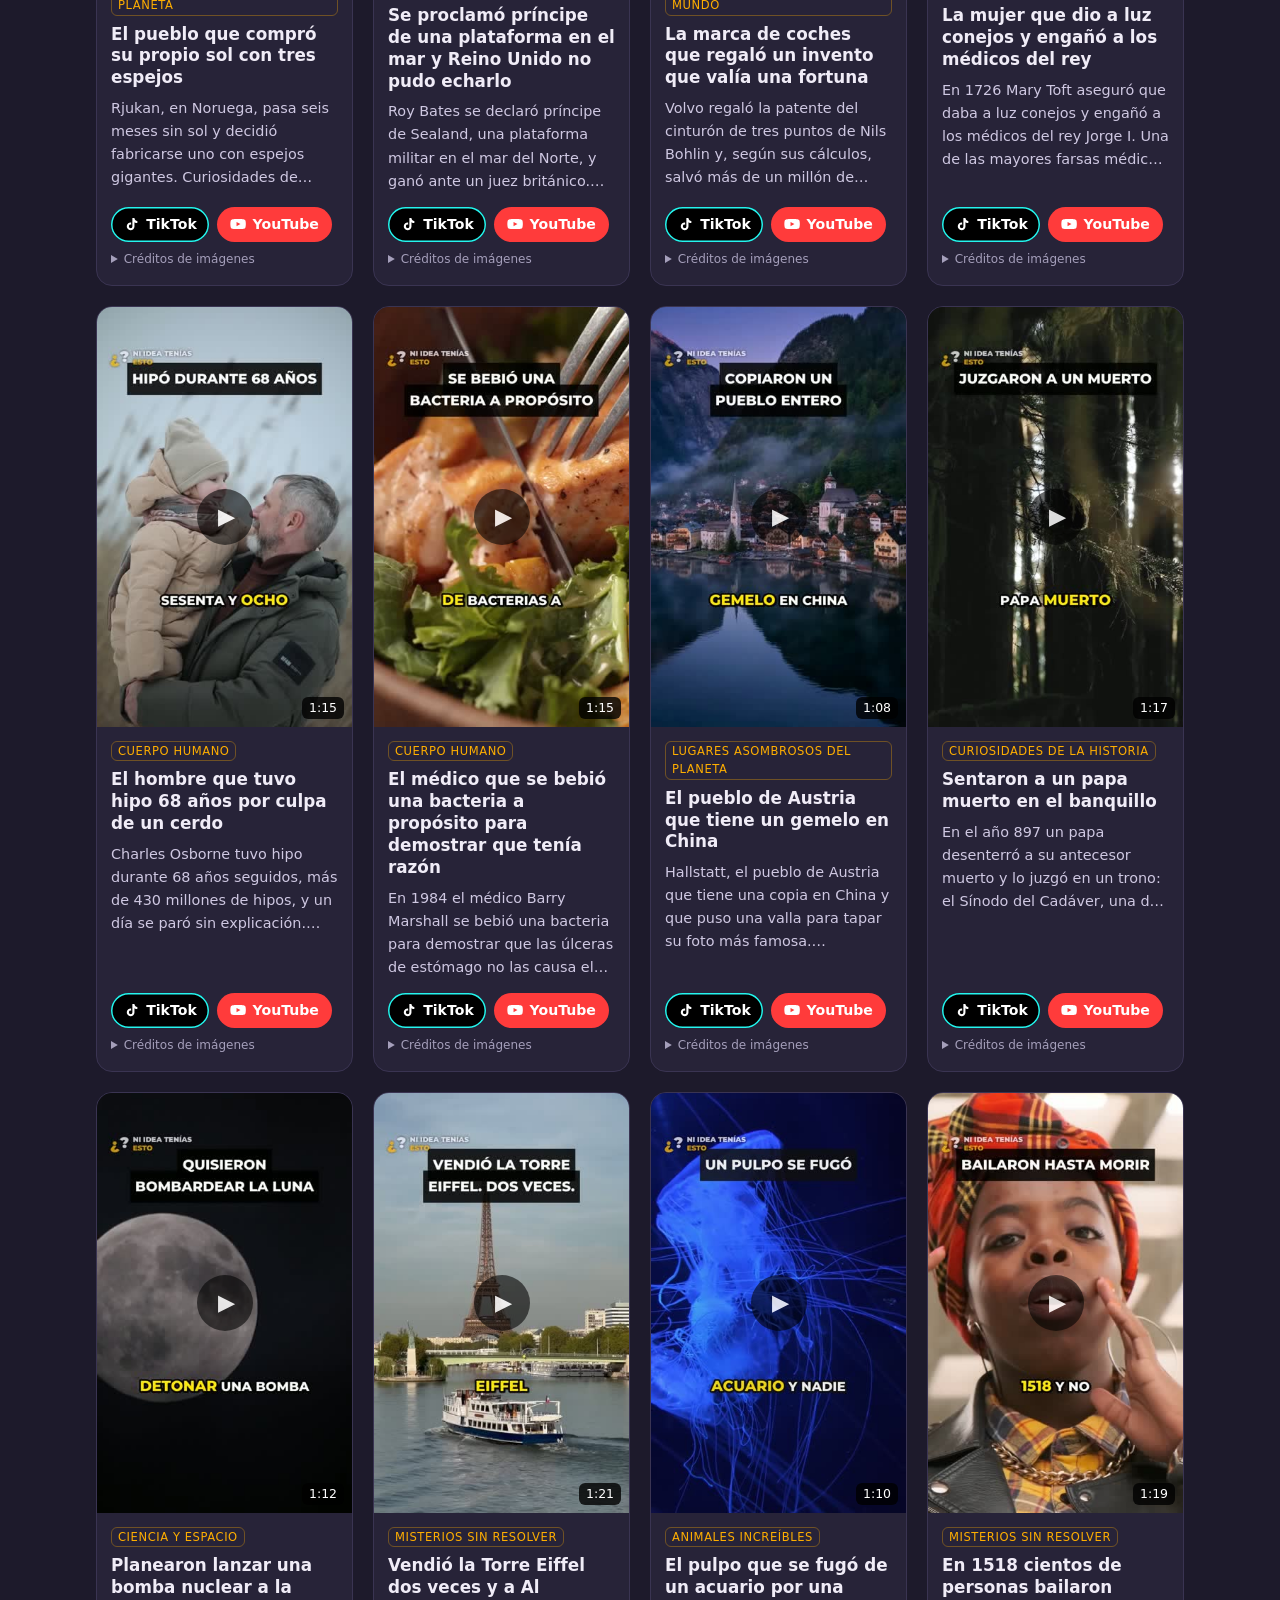
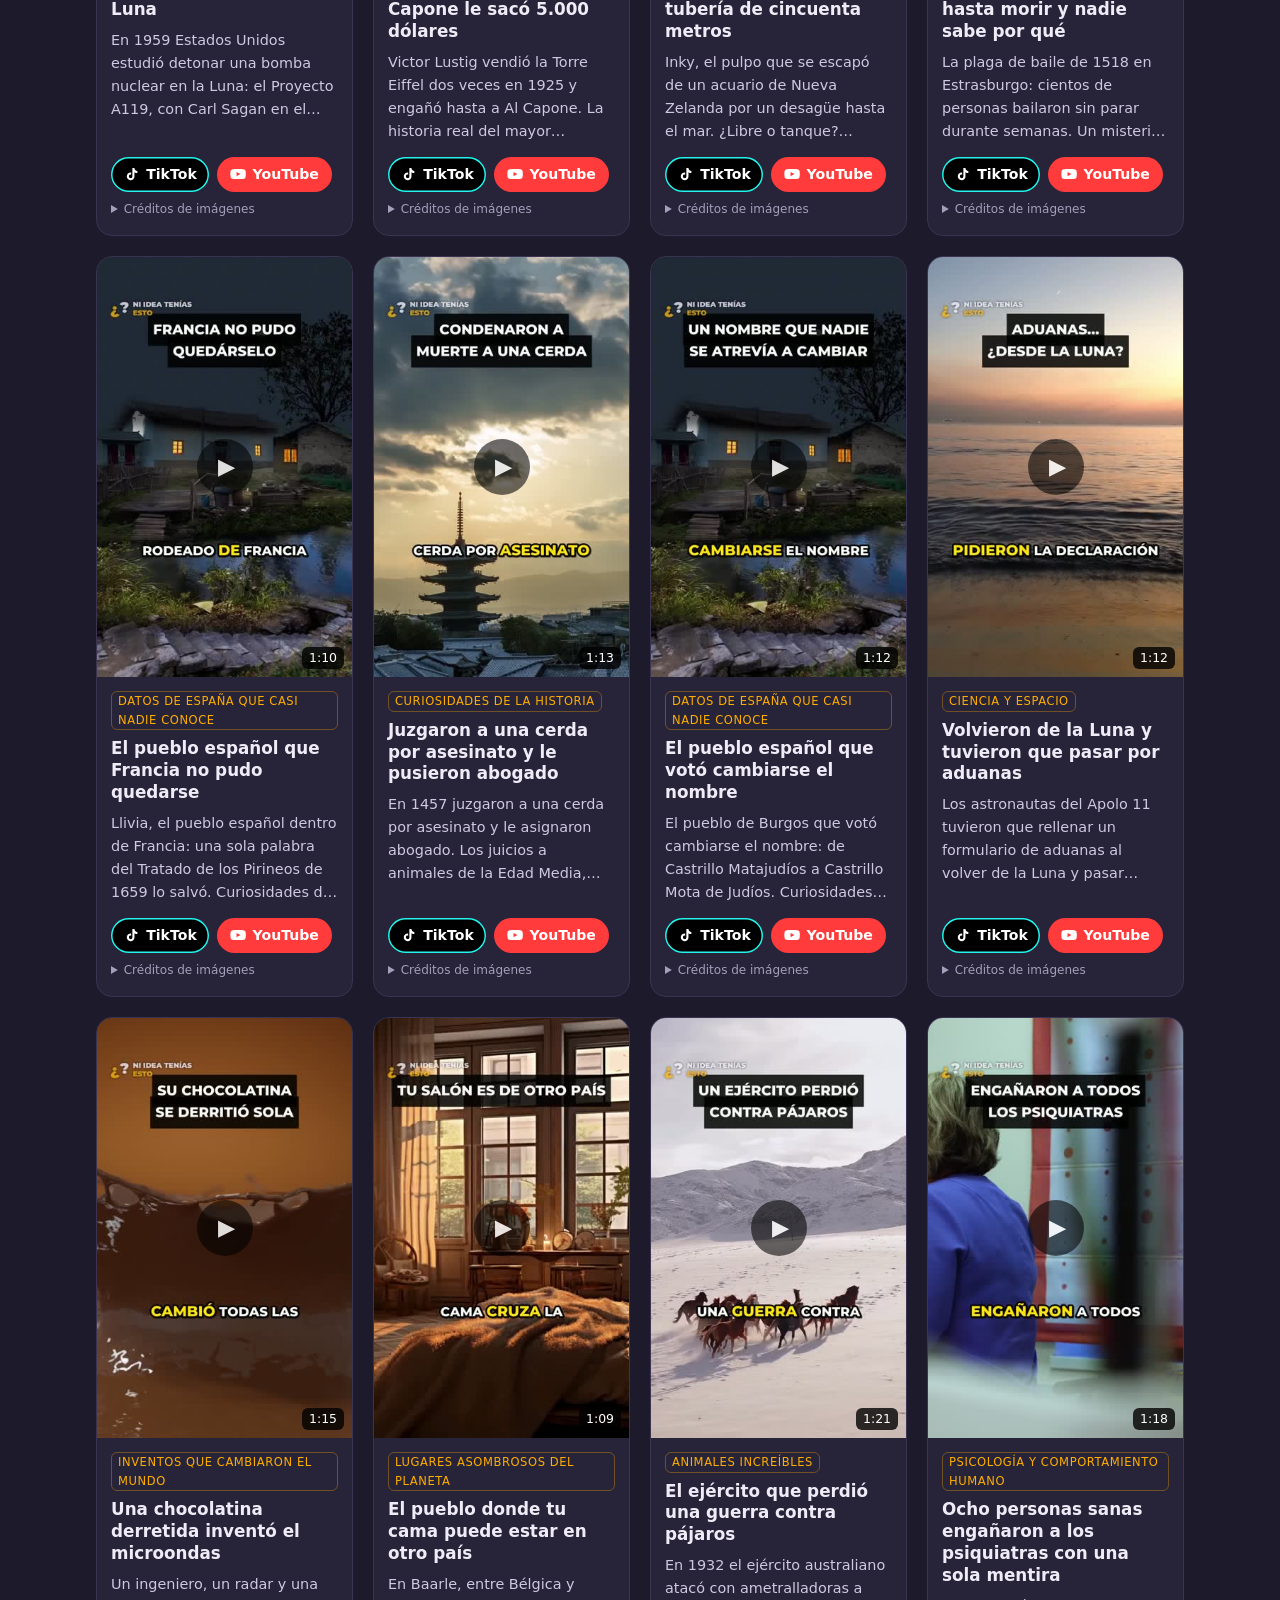
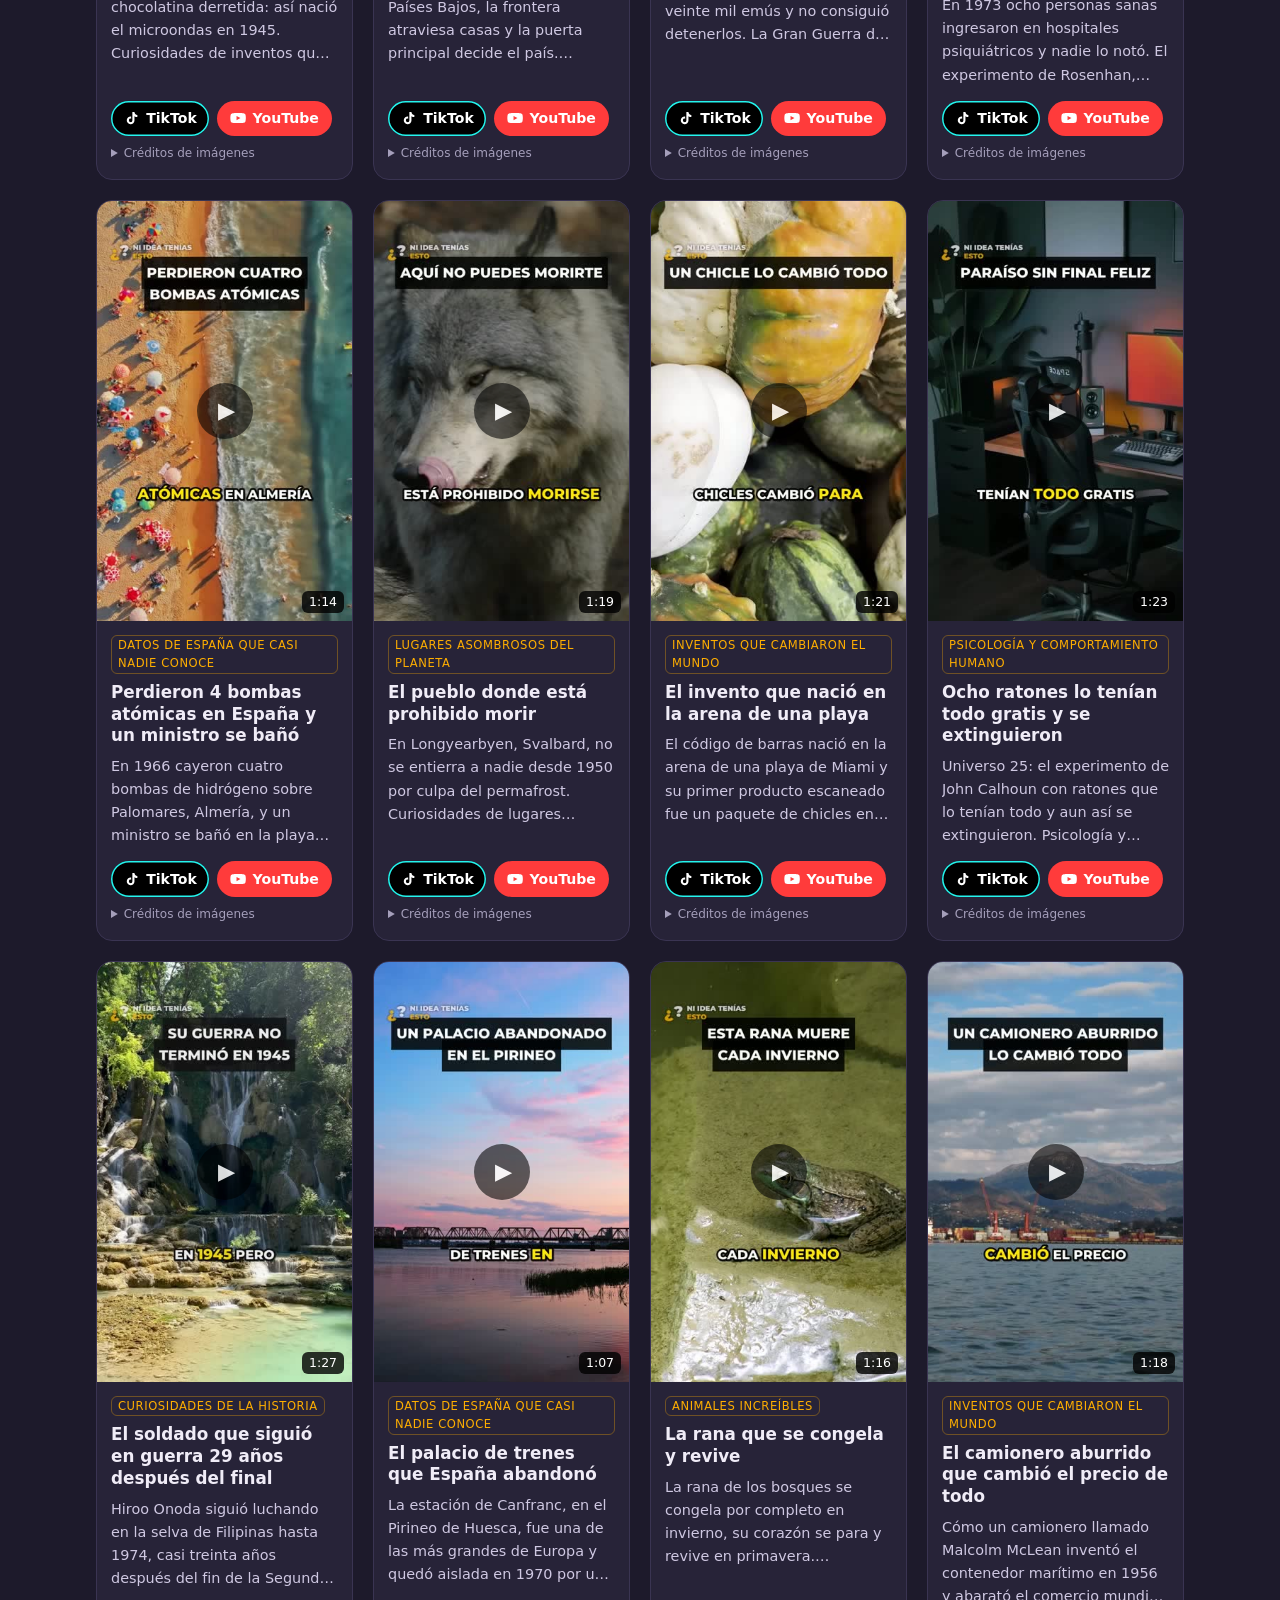
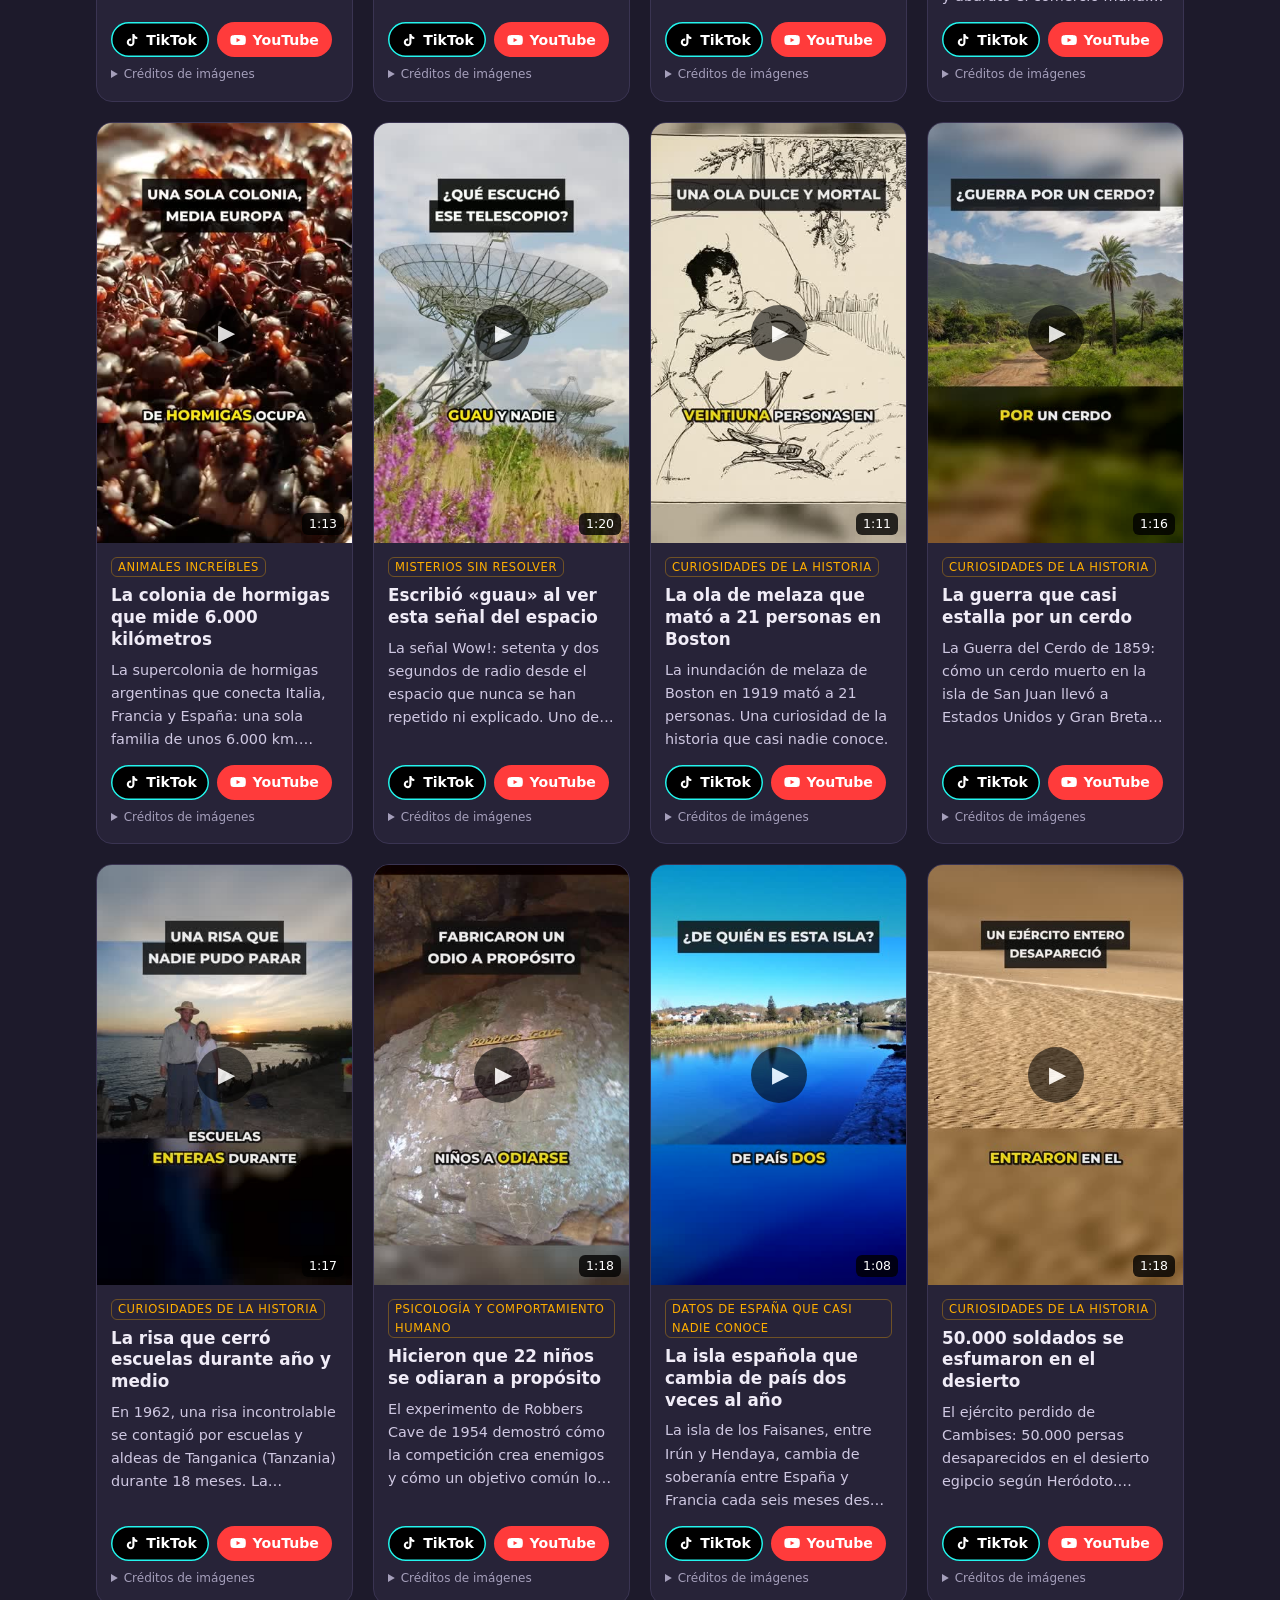
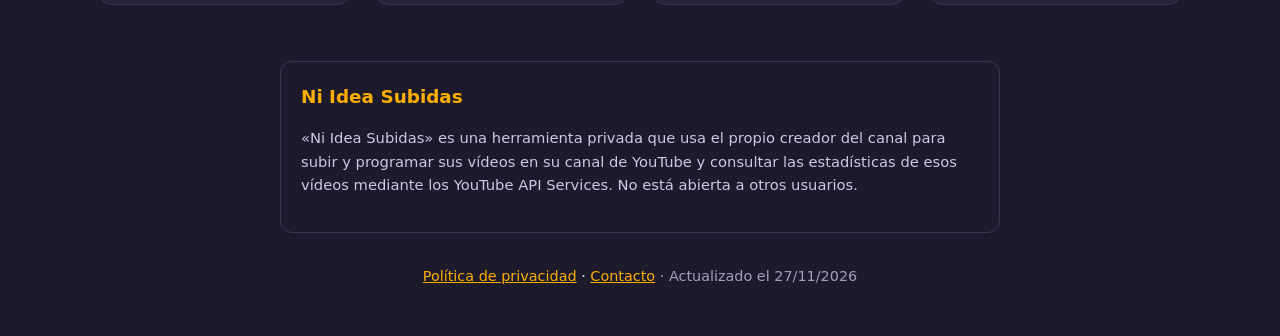
==== commit 31b3daf6: "Vídeos actualizados 2026-11-27 14:00" ====
--- a/index.html
+++ b/index.html
@@ -12,14 +12,18 @@
 <h1>Ni Idea Tenías <b>Esto</b></h1><p class="lema">Curiosidades, historias y misterios en español. Vídeos nuevos cada día.</p>
 <nav class="redes"><a class="bt tt" href="https://www.tiktok.com/@ni_idea_tenias" target="_blank" rel="noopener"><svg viewBox="0 0 24 24" aria-hidden="true"><path d="M16.6 5.8A4.3 4.3 0 0 1 15.5 3h-3.1v12.4a2.6 2.6 0 1 1-1.8-2.5V9.7a5.7 5.7 0 1 0 4.9 5.7V9.1a7.3 7.3 0 0 0 4.3 1.4V7.4a4.3 4.3 0 0 1-3.2-1.6z"/></svg>TikTok</a>
 <a class="bt yt" href="https://www.youtube.com/channel/UCDaTWQ-N5QZ5Dp7M0wx1miQ" target="_blank" rel="noopener"><svg viewBox="0 0 24 24" aria-hidden="true"><path d="M23 7.2a3 3 0 0 0-2.1-2.1C19 4.6 12 4.6 12 4.6s-7 0-8.9.5A3 3 0 0 0 1 7.2 31 31 0 0 0 .5 12a31 31 0 0 0 .5 4.8 3 3 0 0 0 2.1 2.1c1.9.5 8.9.5 8.9.5s7 0 8.9-.5a3 3 0 0 0 2.1-2.1A31 31 0 0 0 23.5 12a31 31 0 0 0-.5-4.8zM9.7 15.1V8.9l5.8 3.1z"/></svg>YouTube</a></nav>
-<p class="mut">63 vídeos publicados</p></header>
+<p class="mut">64 vídeos publicados</p></header>
 <main><div class="filtros" role="group" aria-label="Filtrar por temática">
 <button type="button" data-f="" aria-pressed="true">Todos</button><button type="button" data-f="animales increíbles">Animales increíbles</button><button type="button" data-f="ciencia y espacio">Ciencia y espacio</button><button type="button" data-f="cuerpo humano">Cuerpo humano</button><button type="button" data-f="curiosidades de la historia">Curiosidades de la historia</button><button type="button" data-f="datos de España que casi nadie conoce">Datos de España que casi nadie conoce</button><button type="button" data-f="inventos que cambiaron el mundo">Inventos que cambiaron el mundo</button><button type="button" data-f="lugares asombrosos del planeta">Lugares asombrosos del planeta</button><button type="button" data-f="misterios sin resolver">Misterios sin resolver</button><button type="button" data-f="psicología y comportamiento humano">Psicología y comportamiento humano</button></div>
-<section class="grid"><article class="card" data-tema="ciencia y espacio">
-<a class="thumb" href="https://vm.tiktok.com/ZN8uEAFdc/" target="_blank" rel="noopener" aria-label="Ver «Un bombero llevó 500 semillas a la Luna»">
+<section class="grid"><article class="card" data-tema="curiosidades de la historia">
+<a class="thumb" href="https://www.tiktok.com/@ni_idea_tenias/video/7712831554900282646" target="_blank" rel="noopener" aria-label="Ver «San Francisco obedeció a un emperador sin imperio»">
+<img src="v/san-francisco-obedecio-a-un-emperador-sin-imperio.jpg" alt="" loading="lazy" width="360" height="640"><span class="dur">1:16</span><span class="play" aria-hidden="true">▶</span></a>
+<div class="info"><span class="chip">curiosidades de la historia</span><h3>San Francisco obedeció a un emperador sin imperio</h3>
+<p>Joshua Norton se proclamó emperador de Estados Unidos en 1859 y San Francisco le siguió el juego durante veinte años. Una curiosidad de la historia que parece inventada.</p><div class="bts"><a class="bt tt" href="https://www.tiktok.com/@ni_idea_tenias/video/7712831554900282646" target="_blank" rel="noopener"><svg viewBox="0 0 24 24" aria-hidden="true"><path d="M16.6 5.8A4.3 4.3 0 0 1 15.5 3h-3.1v12.4a2.6 2.6 0 1 1-1.8-2.5V9.7a5.7 5.7 0 1 0 4.9 5.7V9.1a7.3 7.3 0 0 0 4.3 1.4V7.4a4.3 4.3 0 0 1-3.2-1.6z"/></svg>TikTok</a></div><details><summary>Créditos de imágenes</summary><p>Kanenori (Pixabay); Chris Woodrich (CC BY-SA 4.0, Wikimedia); JoshuaWoroniecki (Pixabay); Mike1979 Russia (CC BY-SA 3.0, Wikimedia); Thomas-Ritter (Pixabay); BrokenSphere (CC BY-SA 3.0, Wikimedia); kurt_BID (Pixabay); wastedgeneration (Pixabay); Badmachine (Public domain, Wikimedia); Valentin_Aleksandrov (Pixabay); Frank Schulenburg (CC BY-SA 4.0, Wikimedia); Janhom (Pixabay); Popular Graphic Arts (Public domain, Wikimedia); Edward Jump (Public domain, Wikimedia); Nature-Stock-Footage (Pixabay); H.W. Bradley or William Rulofson (Public domain, Wikimedia); engrahmad2653 (Pixabay); Unknown authorUnknown author (Public domain, Wikimedia)</p></details></div></article><article class="card" data-tema="ciencia y espacio">
+<a class="thumb" href="https://www.tiktok.com/@ni_idea_tenias/video/7712566508697767190" target="_blank" rel="noopener" aria-label="Ver «Un bombero llevó 500 semillas a la Luna»">
 <img src="v/un-bombero-llevo-500-semillas-a-la-luna.jpg" alt="" loading="lazy" width="360" height="640"><span class="dur">1:16</span><span class="play" aria-hidden="true">▶</span></a>
 <div class="info"><span class="chip">ciencia y espacio</span><h3>Un bombero llevó 500 semillas a la Luna</h3>
-<p>Un bombero forestal llevó quinientas semillas a la Luna en el Apolo 14 y hoy hay árboles lunares por todo Estados Unidos. Curiosidades de ciencia y espacio.</p><div class="bts"><a class="bt tt" href="https://vm.tiktok.com/ZN8uEAFdc/" target="_blank" rel="noopener"><svg viewBox="0 0 24 24" aria-hidden="true"><path d="M16.6 5.8A4.3 4.3 0 0 1 15.5 3h-3.1v12.4a2.6 2.6 0 1 1-1.8-2.5V9.7a5.7 5.7 0 1 0 4.9 5.7V9.1a7.3 7.3 0 0 0 4.3 1.4V7.4a4.3 4.3 0 0 1-3.2-1.6z"/></svg>TikTok</a></div><details><summary>Créditos de imágenes</summary><p>Peter_Hanzo (Pixabay); Plefkag (CC0, Wikimedia); DancingSky (Pixabay); NASA (Public domain, Wikimedia); Abdul_basit07 (Pixabay); u_durhcut7vf (Pixabay); HrAtsuo (CC0, Wikimedia); Kanenori (Pixabay); NASA Johnson Space Center (Public domain, Wikimedia); adege (Pixabay); The Bushranger (CC BY-SA 4.0, Wikimedia); 980xin_ (Pixabay); Jud McCranie (CC BY-SA 4.0, Wikimedia); BepoShan (Pixabay); The Modern Polymath (CC BY-SA 4.0, Wikimedia)</p></details></div></article><article class="card" data-tema="datos de España que casi nadie conoce">
+<p>Un bombero forestal llevó quinientas semillas a la Luna en el Apolo 14 y hoy hay árboles lunares por todo Estados Unidos. Curiosidades de ciencia y espacio.</p><div class="bts"><a class="bt tt" href="https://www.tiktok.com/@ni_idea_tenias/video/7712566508697767190" target="_blank" rel="noopener"><svg viewBox="0 0 24 24" aria-hidden="true"><path d="M16.6 5.8A4.3 4.3 0 0 1 15.5 3h-3.1v12.4a2.6 2.6 0 1 1-1.8-2.5V9.7a5.7 5.7 0 1 0 4.9 5.7V9.1a7.3 7.3 0 0 0 4.3 1.4V7.4a4.3 4.3 0 0 1-3.2-1.6z"/></svg>TikTok</a></div><details><summary>Créditos de imágenes</summary><p>Peter_Hanzo (Pixabay); Plefkag (CC0, Wikimedia); DancingSky (Pixabay); NASA (Public domain, Wikimedia); Abdul_basit07 (Pixabay); u_durhcut7vf (Pixabay); HrAtsuo (CC0, Wikimedia); Kanenori (Pixabay); NASA Johnson Space Center (Public domain, Wikimedia); adege (Pixabay); The Bushranger (CC BY-SA 4.0, Wikimedia); 980xin_ (Pixabay); Jud McCranie (CC BY-SA 4.0, Wikimedia); BepoShan (Pixabay); The Modern Polymath (CC BY-SA 4.0, Wikimedia)</p></details></div></article><article class="card" data-tema="datos de España que casi nadie conoce">
 <a class="thumb" href="https://www.tiktok.com/@ni_idea_tenias/video/7712531552596528386" target="_blank" rel="noopener" aria-label="Ver «El pueblo navarro que se llama de Aragón»">
 <img src="v/el-pueblo-navarro-que-se-llama-de-aragon.jpg" alt="" loading="lazy" width="360" height="640"><span class="dur">1:12</span><span class="play" aria-hidden="true">▶</span></a>
 <div class="info"><span class="chip">datos de España que casi nadie conoce</span><h3>El pueblo navarro que se llama de Aragón</h3>
@@ -27,7 +31,7 @@
 <a class="thumb" href="https://www.tiktok.com/@ni_idea_tenias/video/7712458774908275990" target="_blank" rel="noopener" aria-label="Ver «La NASA lanzó un telescopio miope de 1.500 millones»">
 <img src="v/la-nasa-lanzo-un-telescopio-miope-de-1-500-millone.jpg" alt="" loading="lazy" width="360" height="640"><span class="dur">1:18</span><span class="play" aria-hidden="true">▶</span></a>
 <div class="info"><span class="chip">ciencia y espacio</span><h3>La NASA lanzó un telescopio miope de 1.500 millones</h3>
-<p>El Hubble costó 1.500 millones de dólares y salió miope por un espejo mal pulido. Así lo arreglaron con unas gafas inspiradas en una ducha. Curiosidades de ciencia y espacio.</p><div class="bts"><a class="bt tt" href="https://www.tiktok.com/@ni_idea_tenias/video/7712458774908275990" target="_blank" rel="noopener"><svg viewBox="0 0 24 24" aria-hidden="true"><path d="M16.6 5.8A4.3 4.3 0 0 1 15.5 3h-3.1v12.4a2.6 2.6 0 1 1-1.8-2.5V9.7a5.7 5.7 0 1 0 4.9 5.7V9.1a7.3 7.3 0 0 0 4.3 1.4V7.4a4.3 4.3 0 0 1-3.2-1.6z"/></svg>TikTok</a></div><details><summary>Créditos de imágenes</summary><p>Matthias_Groeneveld (Pixabay); Chris Gunn (CC BY 2.0, Wikimedia); mostafa_meraji (Pixabay); NASA (Public domain, Wikimedia); NASA/MSFC/David Higginbotham (Public domain, Wikimedia); NickyPe (Pixabay); NASA Marshall Space Flight Center (Public domain, Wikimedia); xBriantcx (Pixabay); Cullen328 (CC BY-SA 3.0, Wikimedia); adege (Pixabay); NASA Hubble Space Telescope (Public domain, Wikimedia); samirsmier (Pixabay); Vlad_Aivazovsky (Pixabay); NASA and the European Space Agency. (Public domain, Wikimedia); Nerd_Nonsense (Pixabay); NASA and the European Space Agency. Edit (Public domain, Wikimedia)</p></details></div></article><article class="card" data-tema="ciencia y espacio">
+<p>El Hubble costó 1.500 millones de dólares y salió miope por un espejo mal pulido. Así lo arreglaron con unas gafas inspiradas en una ducha. Curiosidades de ciencia y espacio.</p><div class="bts"><a class="bt tt" href="https://www.tiktok.com/@ni_idea_tenias/video/7712458774908275990" target="_blank" rel="noopener"><svg viewBox="0 0 24 24" aria-hidden="true"><path d="M16.6 5.8A4.3 4.3 0 0 1 15.5 3h-3.1v12.4a2.6 2.6 0 1 1-1.8-2.5V9.7a5.7 5.7 0 1 0 4.9 5.7V9.1a7.3 7.3 0 0 0 4.3 1.4V7.4a4.3 4.3 0 0 1-3.2-1.6z"/></svg>TikTok</a><a class="bt yt" href="https://youtube.com/shorts/xEakYgE9pNo" target="_blank" rel="noopener"><svg viewBox="0 0 24 24" aria-hidden="true"><path d="M23 7.2a3 3 0 0 0-2.1-2.1C19 4.6 12 4.6 12 4.6s-7 0-8.9.5A3 3 0 0 0 1 7.2 31 31 0 0 0 .5 12a31 31 0 0 0 .5 4.8 3 3 0 0 0 2.1 2.1c1.9.5 8.9.5 8.9.5s7 0 8.9-.5a3 3 0 0 0 2.1-2.1A31 31 0 0 0 23.5 12a31 31 0 0 0-.5-4.8zM9.7 15.1V8.9l5.8 3.1z"/></svg>YouTube</a></div><details><summary>Créditos de imágenes</summary><p>Matthias_Groeneveld (Pixabay); Chris Gunn (CC BY 2.0, Wikimedia); mostafa_meraji (Pixabay); NASA (Public domain, Wikimedia); NASA/MSFC/David Higginbotham (Public domain, Wikimedia); NickyPe (Pixabay); NASA Marshall Space Flight Center (Public domain, Wikimedia); xBriantcx (Pixabay); Cullen328 (CC BY-SA 3.0, Wikimedia); adege (Pixabay); NASA Hubble Space Telescope (Public domain, Wikimedia); samirsmier (Pixabay); Vlad_Aivazovsky (Pixabay); NASA and the European Space Agency. (Public domain, Wikimedia); Nerd_Nonsense (Pixabay); NASA and the European Space Agency. Edit (Public domain, Wikimedia)</p></details></div></article><article class="card" data-tema="ciencia y espacio">
 <a class="thumb" href="https://www.tiktok.com/@ni_idea_tenias/video/7712201972727778582" target="_blank" rel="noopener" aria-label="Ver «Un meteorito le cayó encima y su casera lo reclamó»">
 <img src="v/un-meteorito-le-cayo-encima-y-su-casera-lo-reclamo.jpg" alt="" loading="lazy" width="360" height="640"><span class="dur">1:08</span><span class="play" aria-hidden="true">▶</span></a>
 <div class="info"><span class="chip">ciencia y espacio</span><h3>Un meteorito le cayó encima y su casera lo reclamó</h3>
@@ -280,7 +284,7 @@
 su canal de YouTube y consultar las estadísticas de esos vídeos mediante los YouTube API Services.
 No está abierta a otros usuarios.</p></section></main>
 <footer><a href="privacidad.html">Política de privacidad</a> · <a href="https://github.com/fredygui/nideatenias-web/issues">Contacto</a>
-<span class="mut"> · Actualizado el 26/11/2026</span></footer>
+<span class="mut"> · Actualizado el 27/11/2026</span></footer>
 <script>
 const bs=document.querySelectorAll('.filtros button'),cs=document.querySelectorAll('.card');
 bs.forEach(b=>b.onclick=()=>{bs.forEach(x=>x.setAttribute('aria-pressed',x===b));
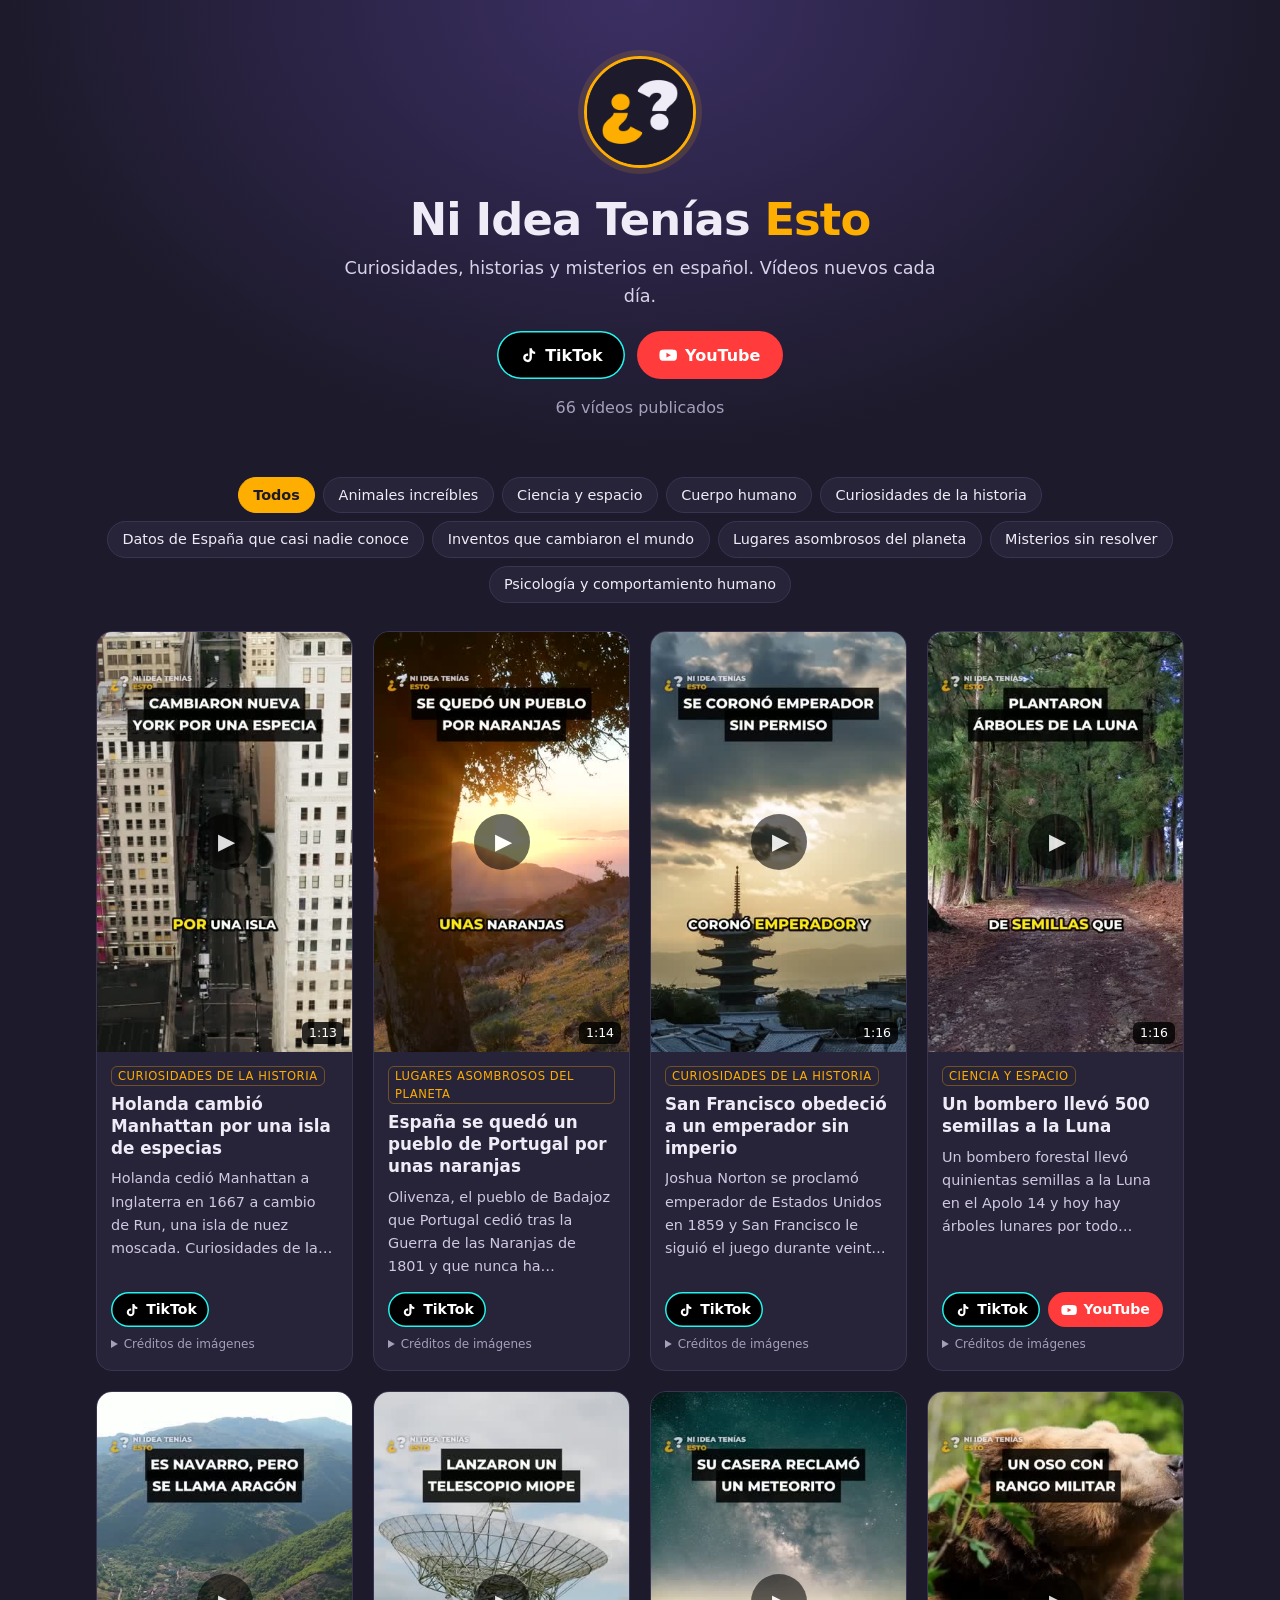
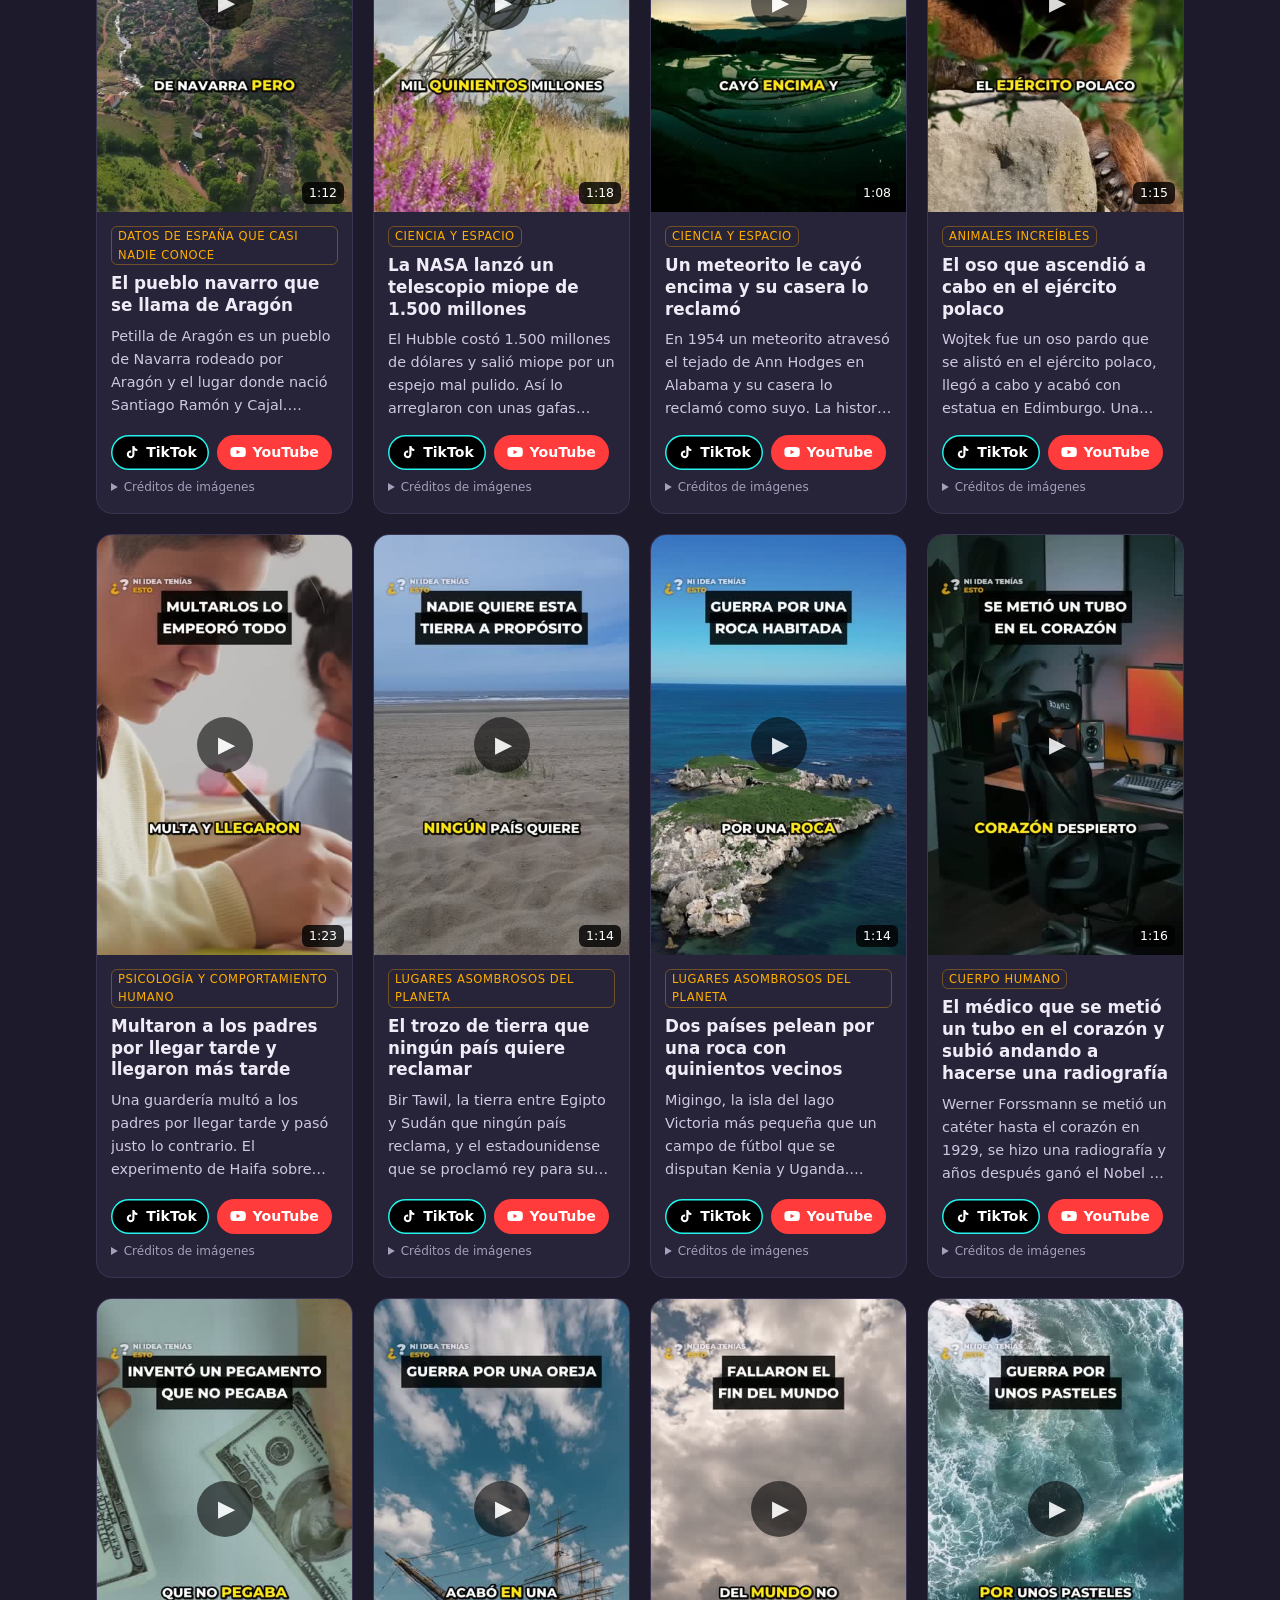
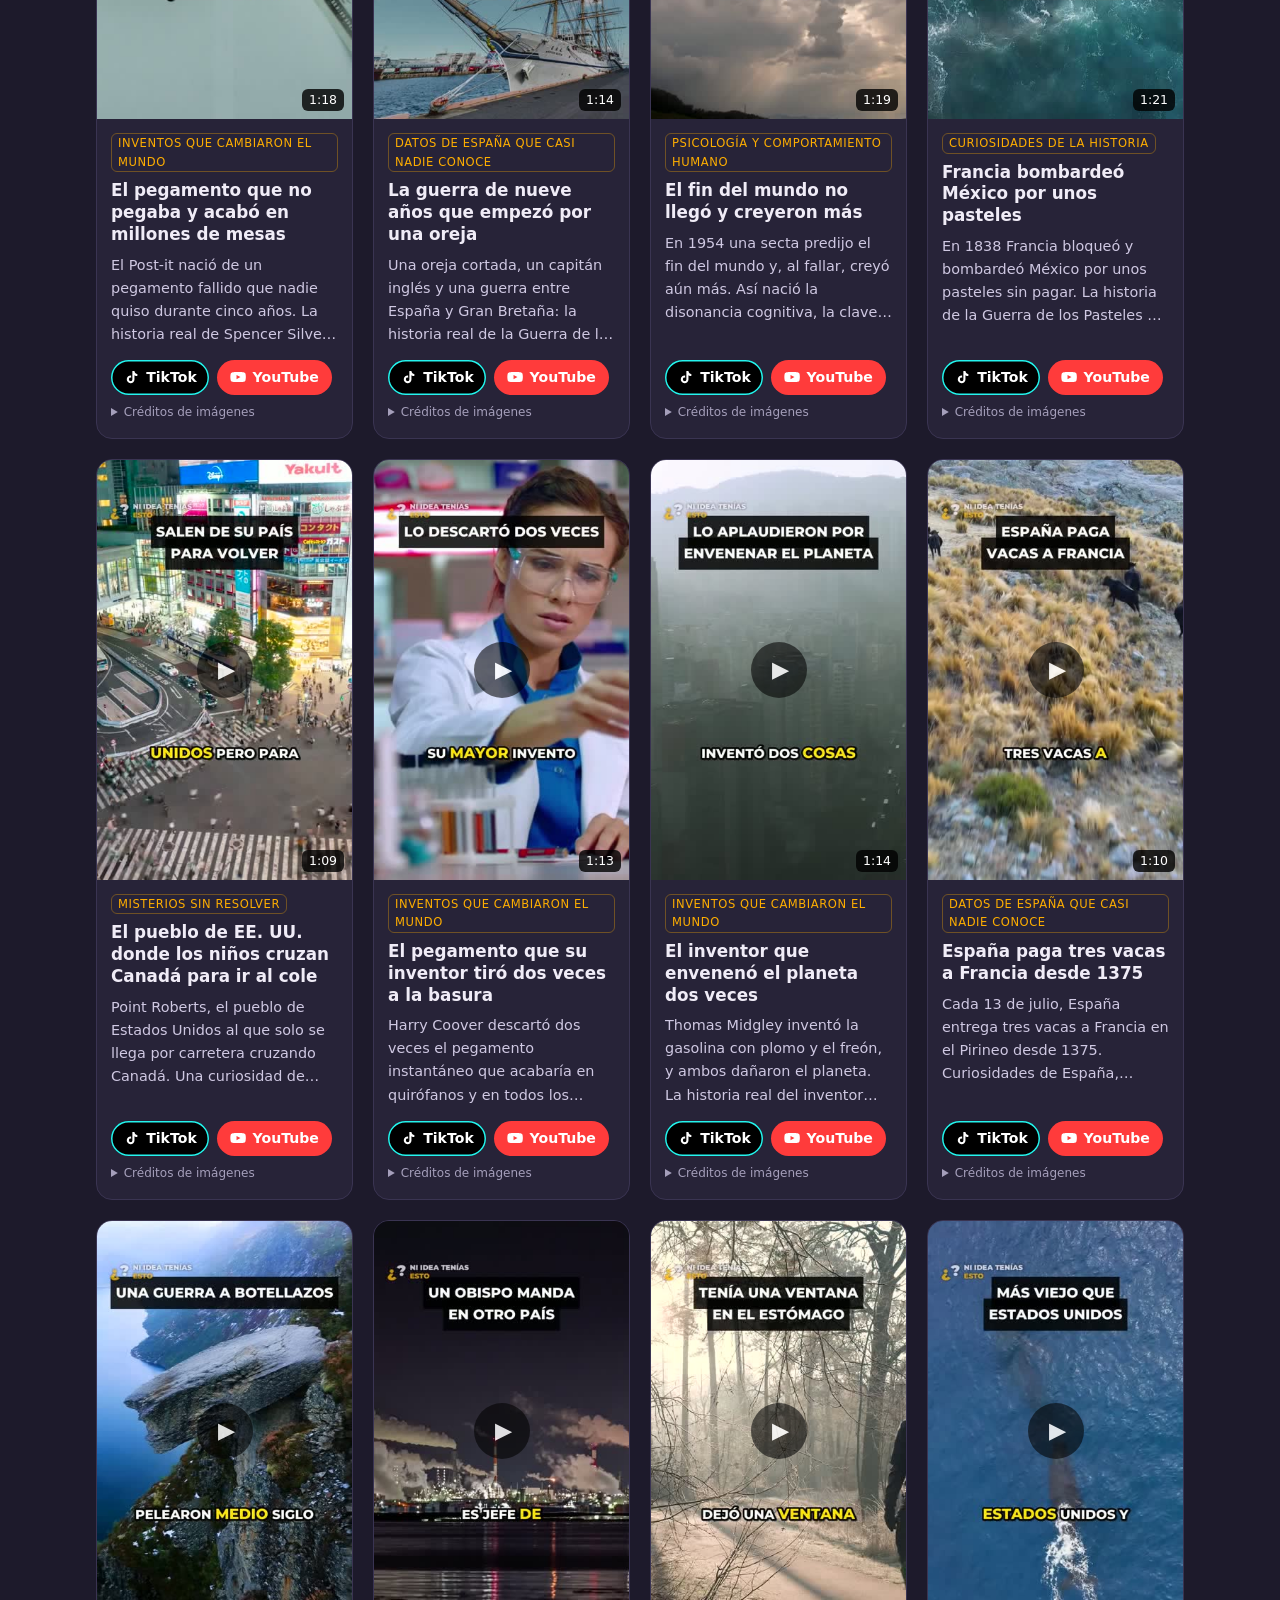
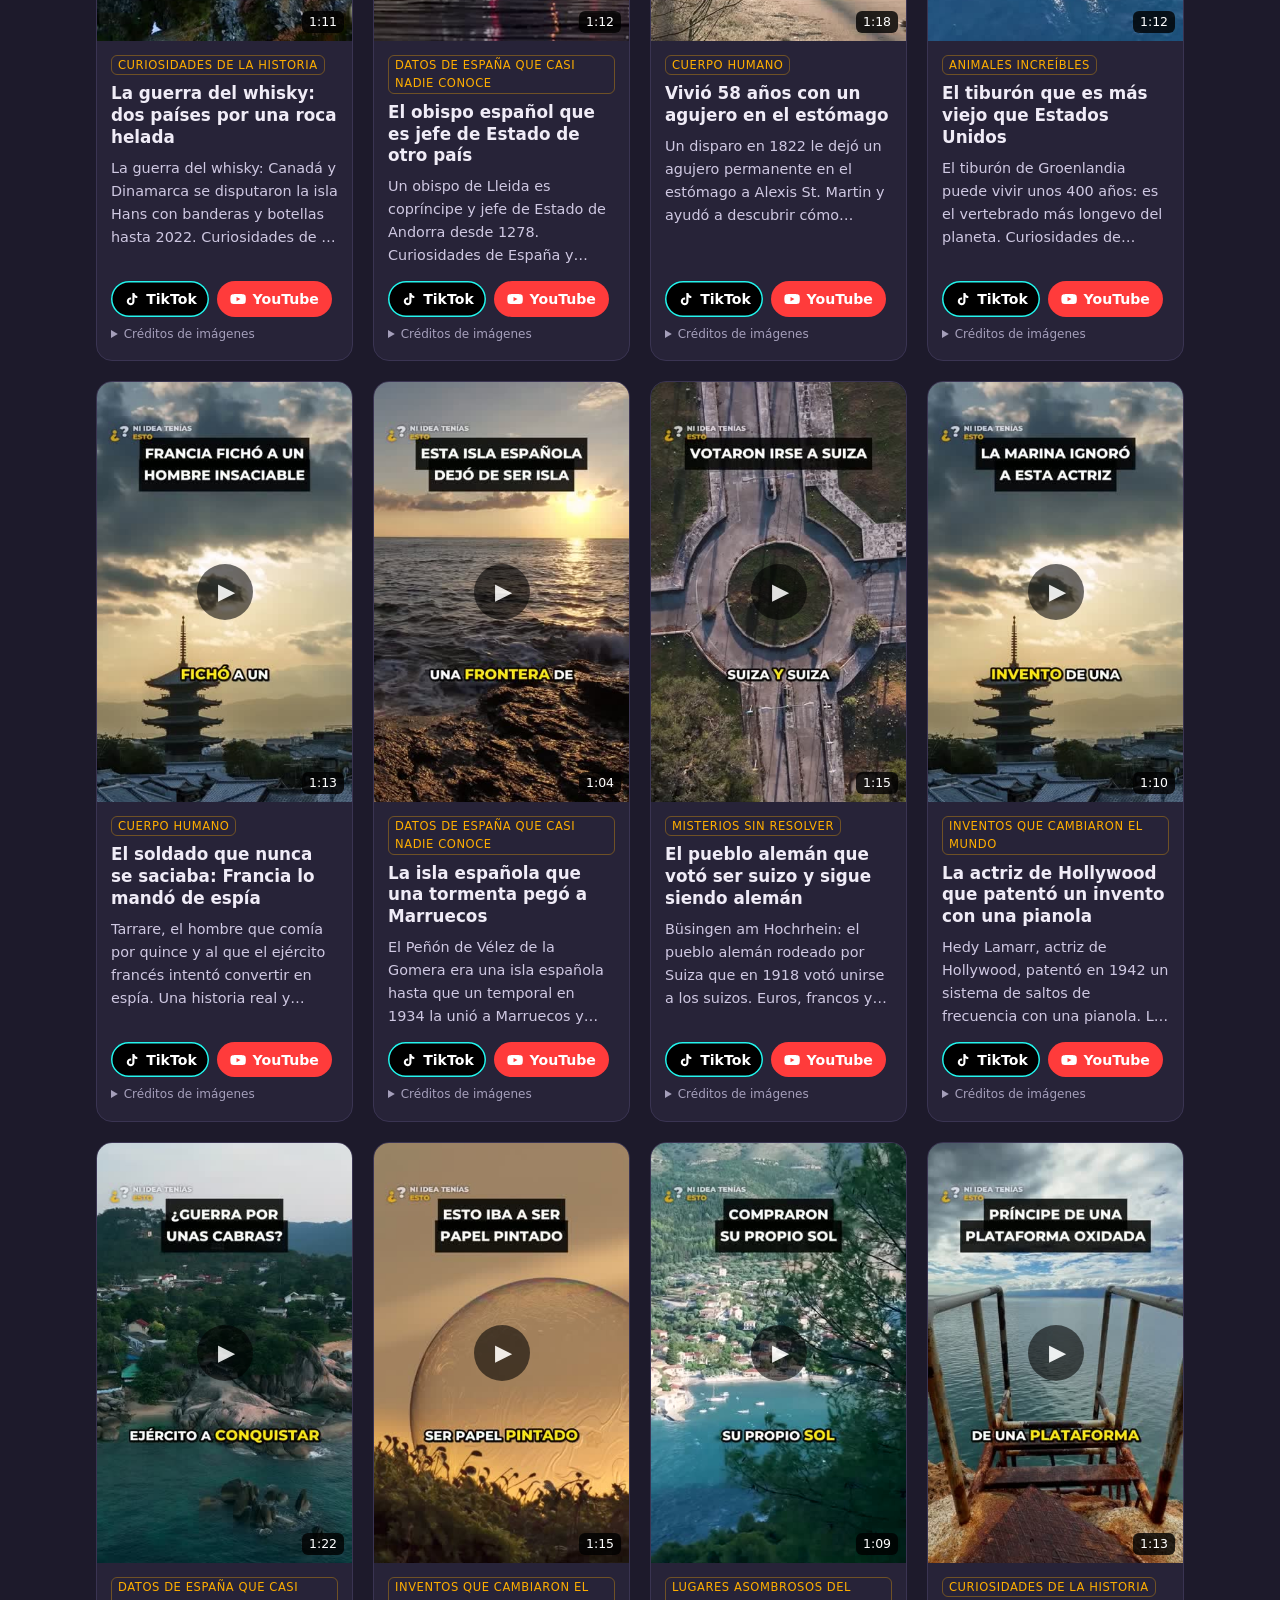
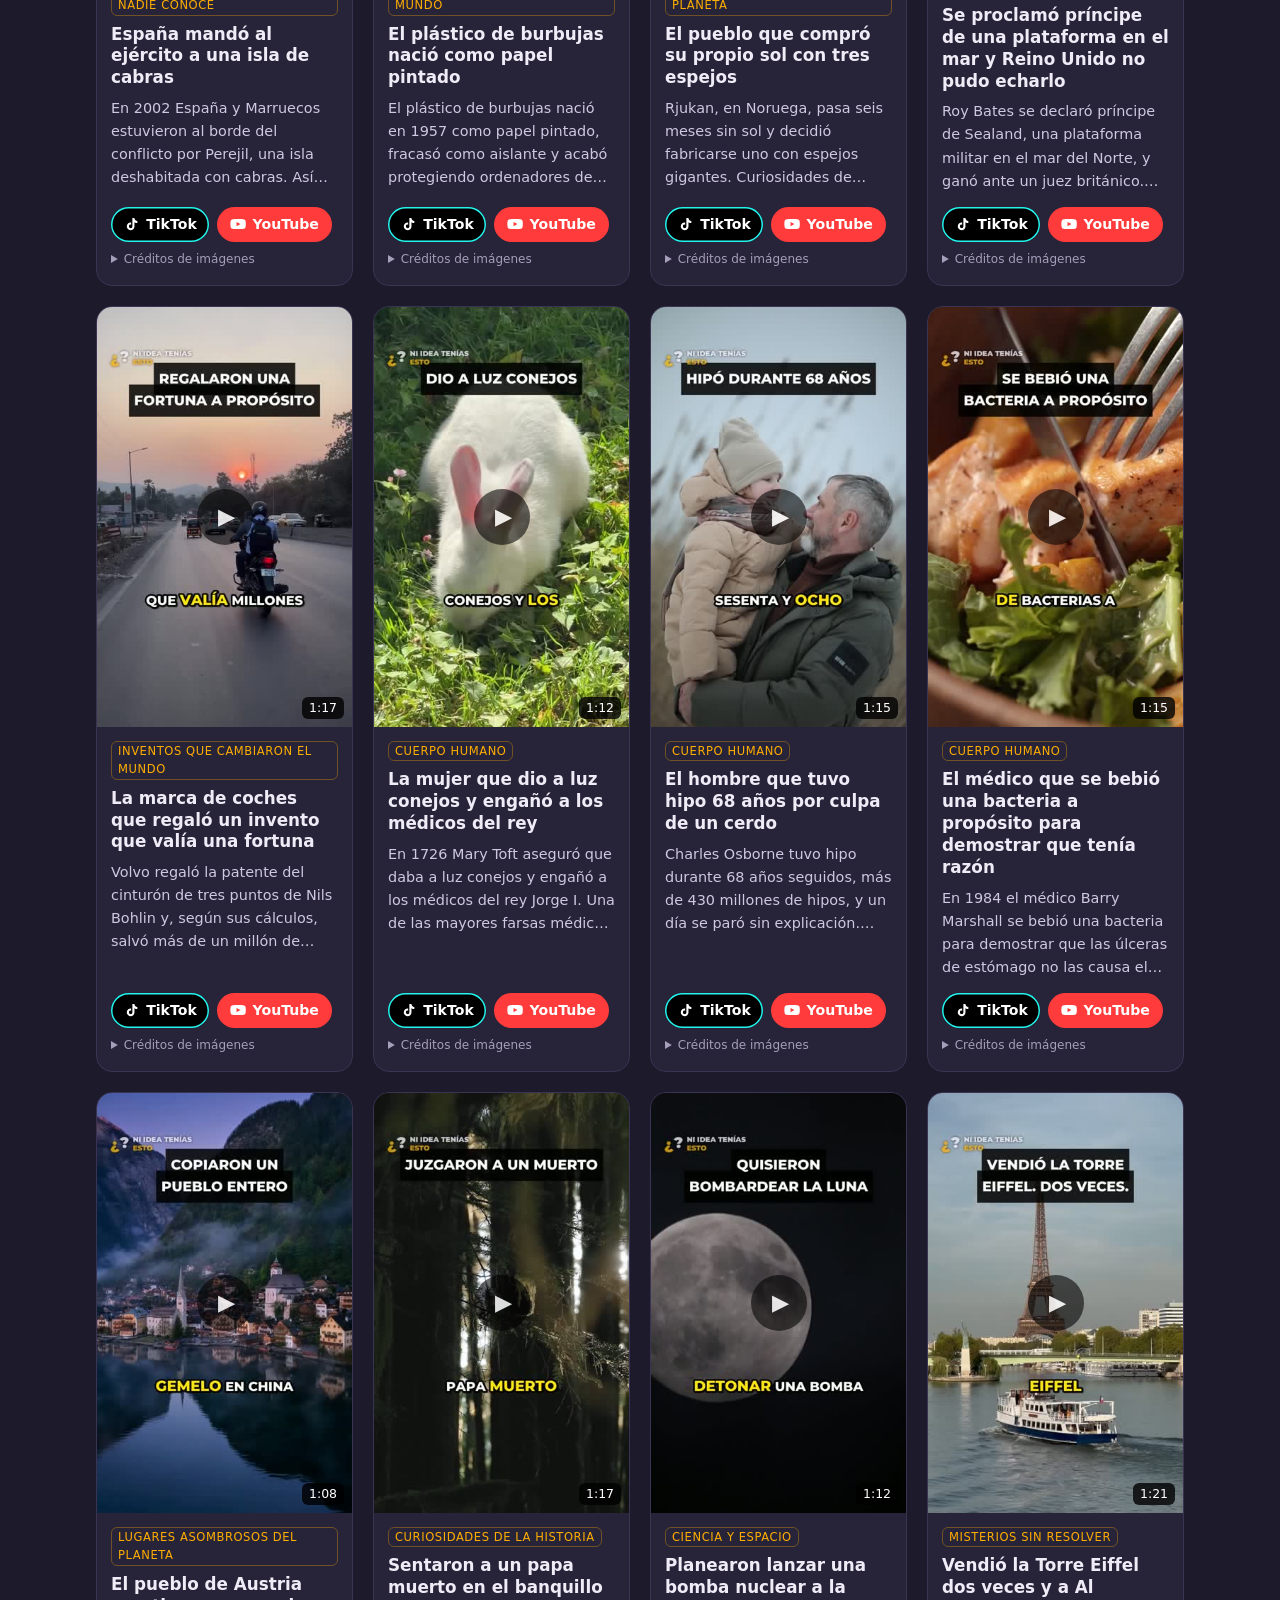
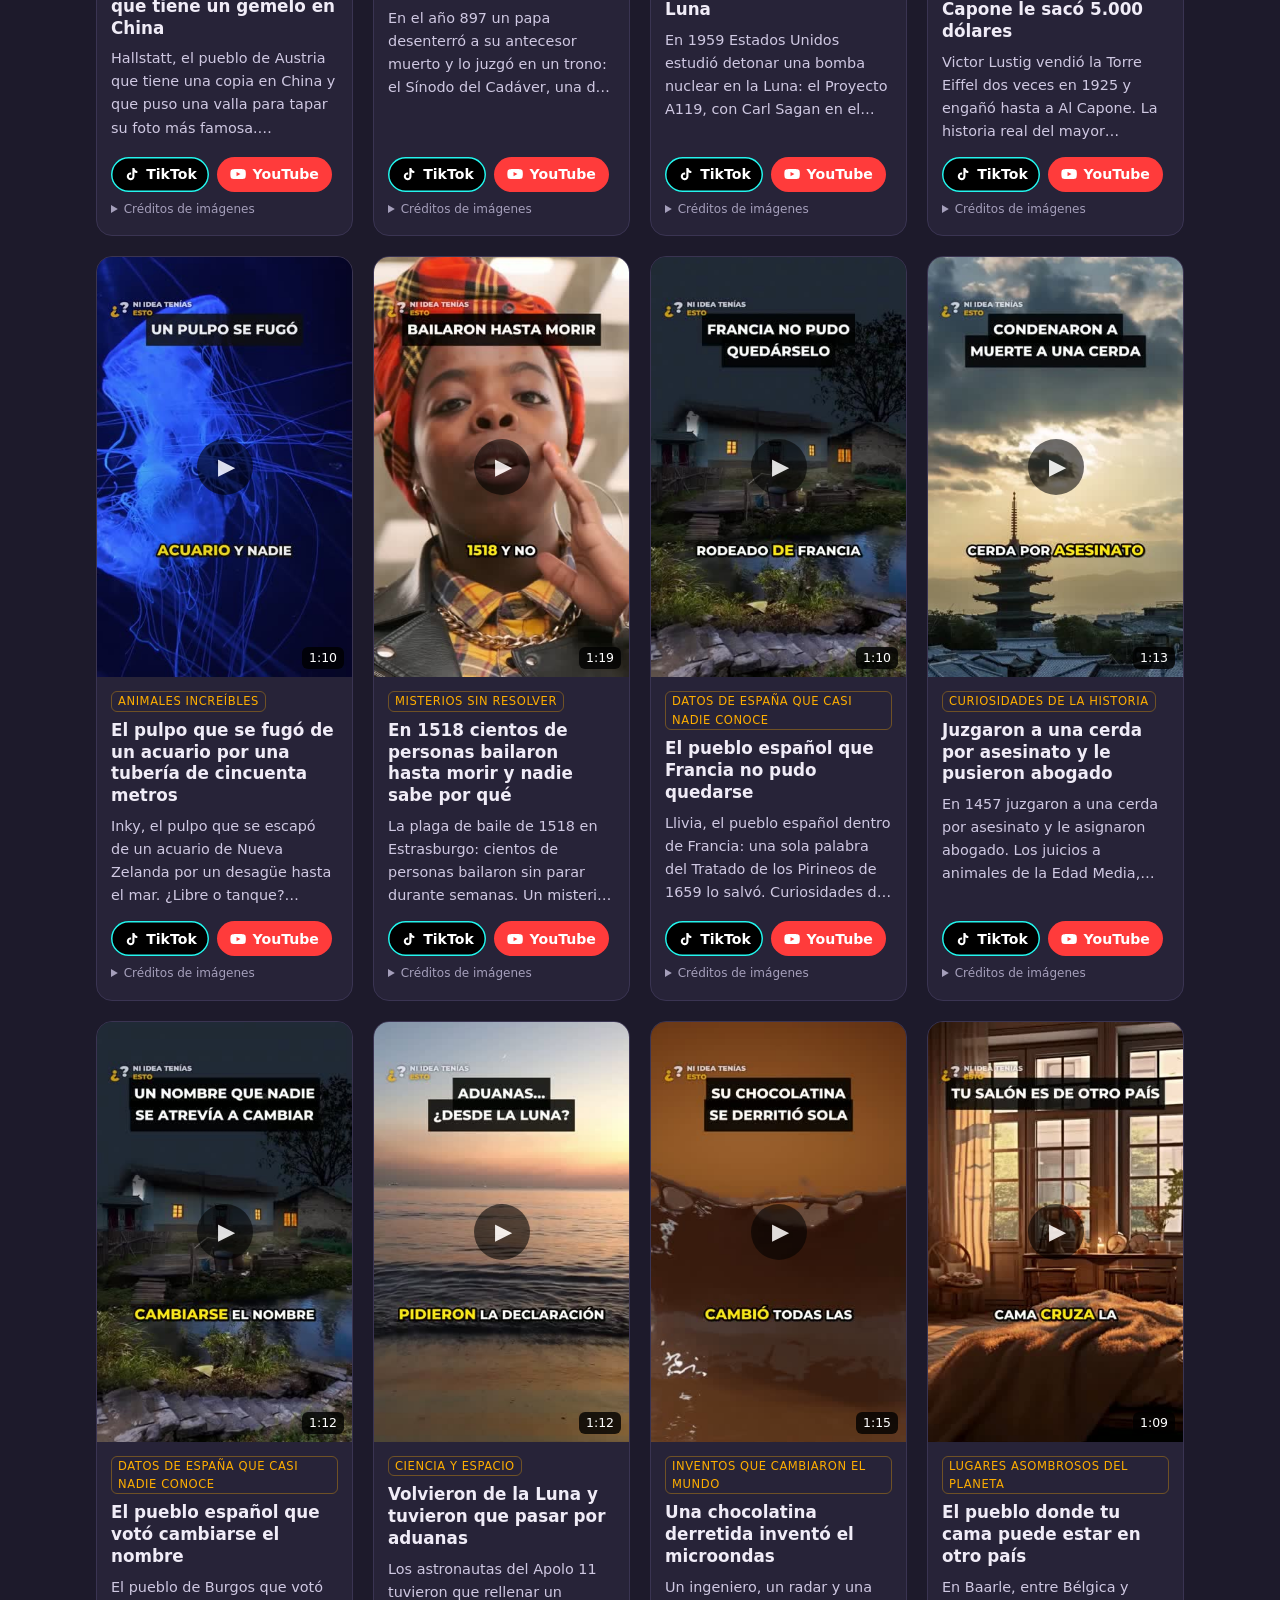
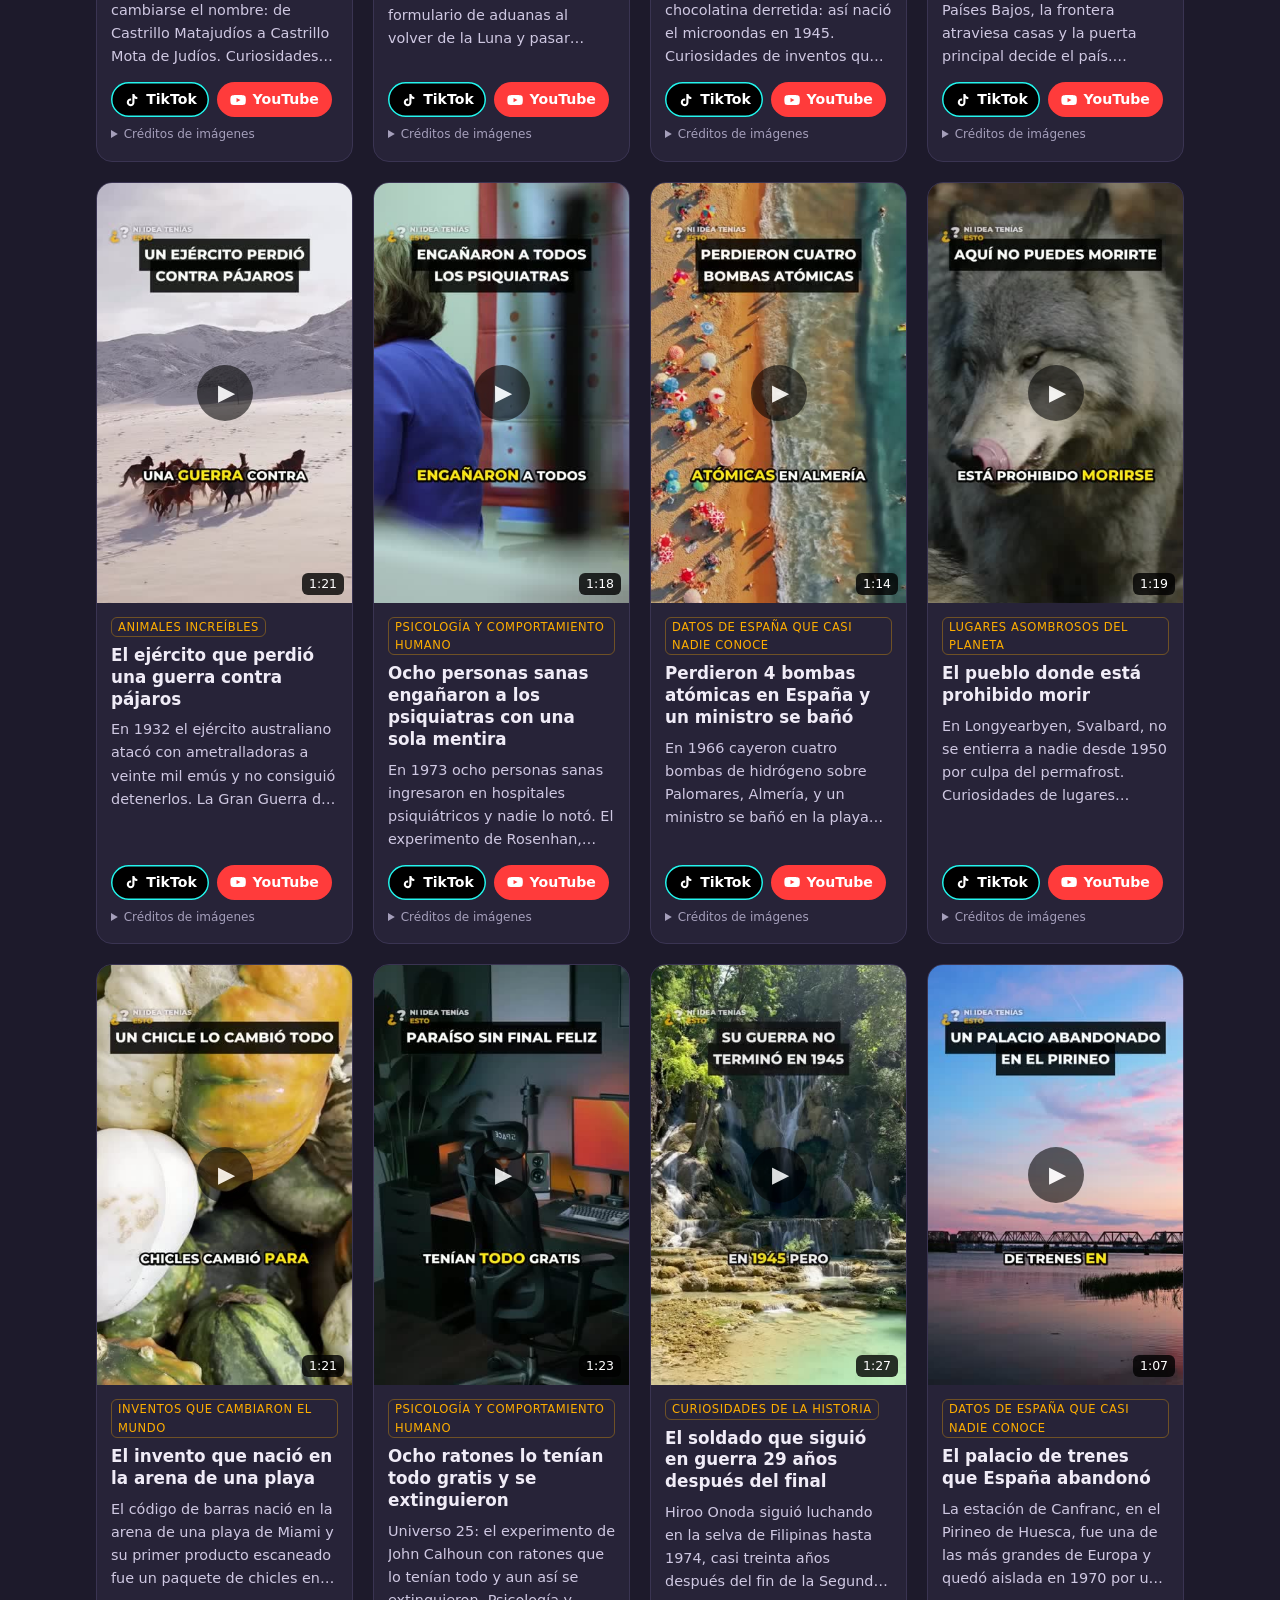
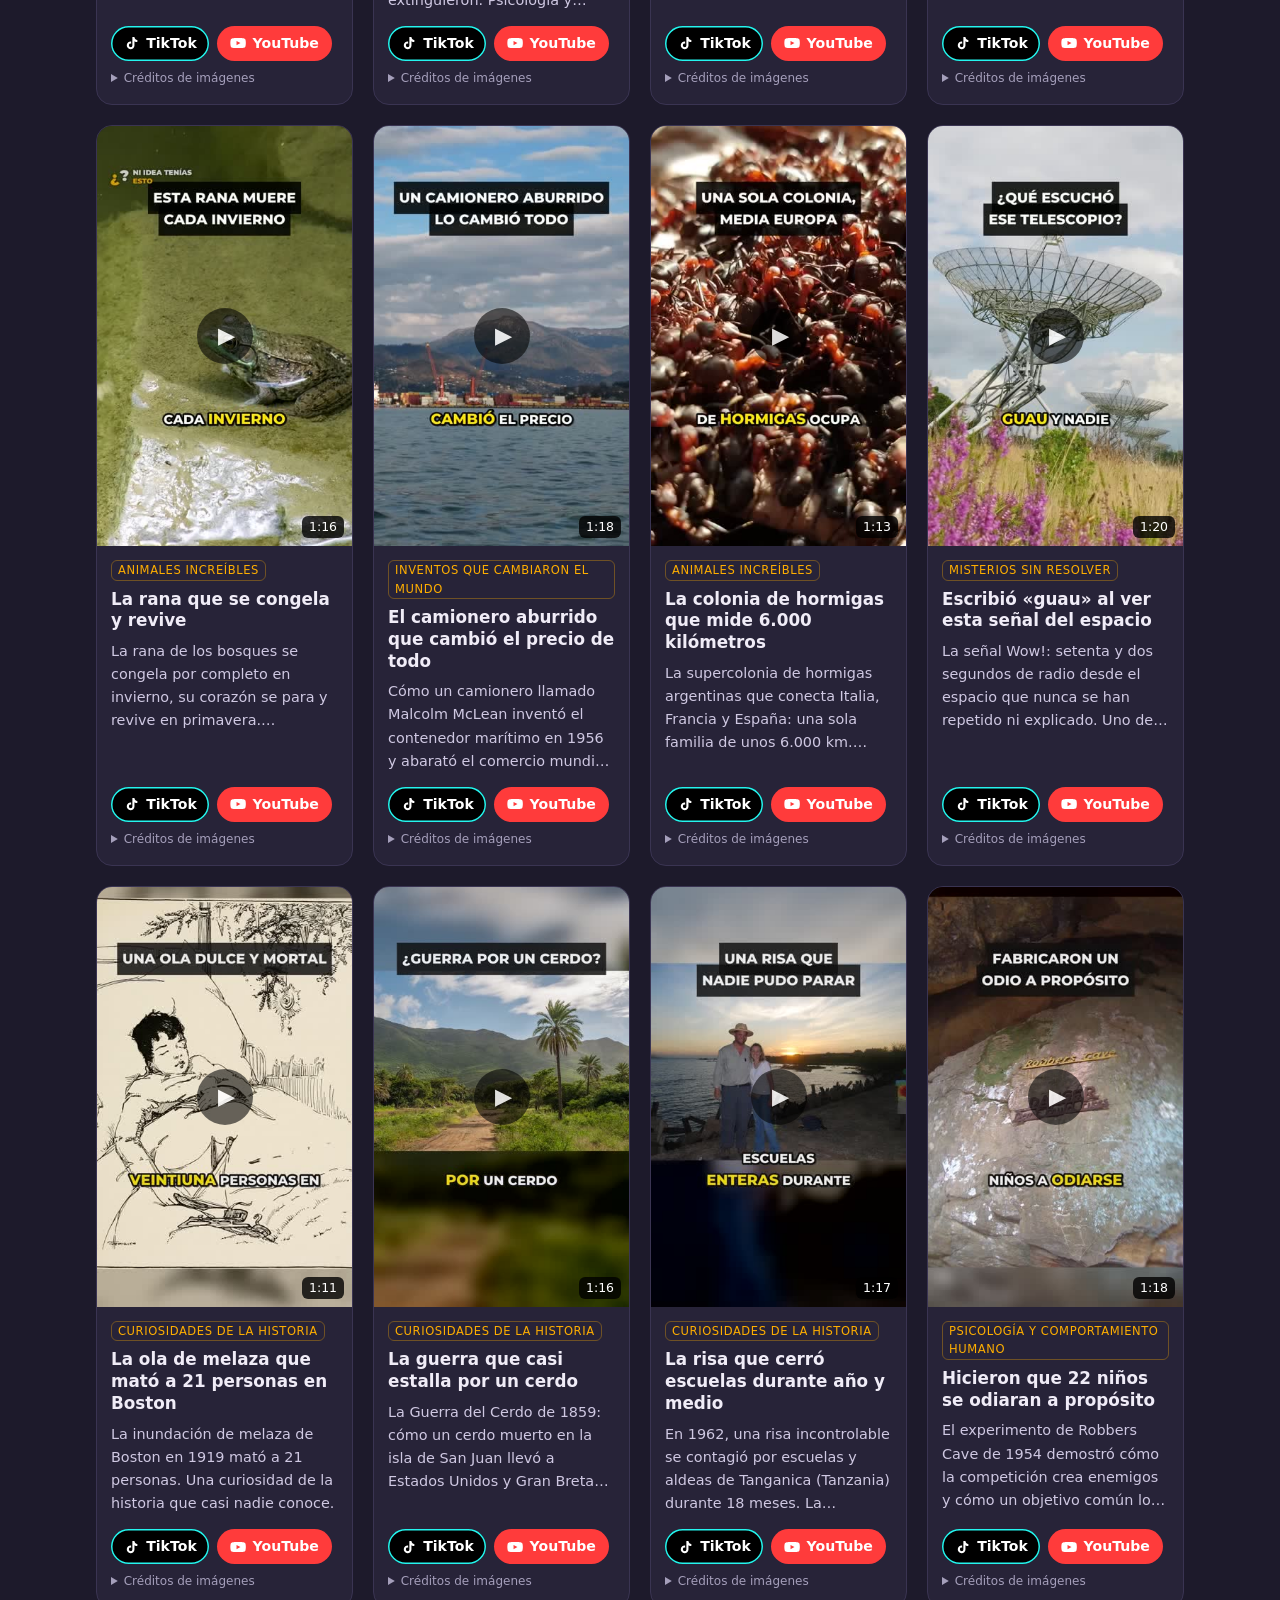
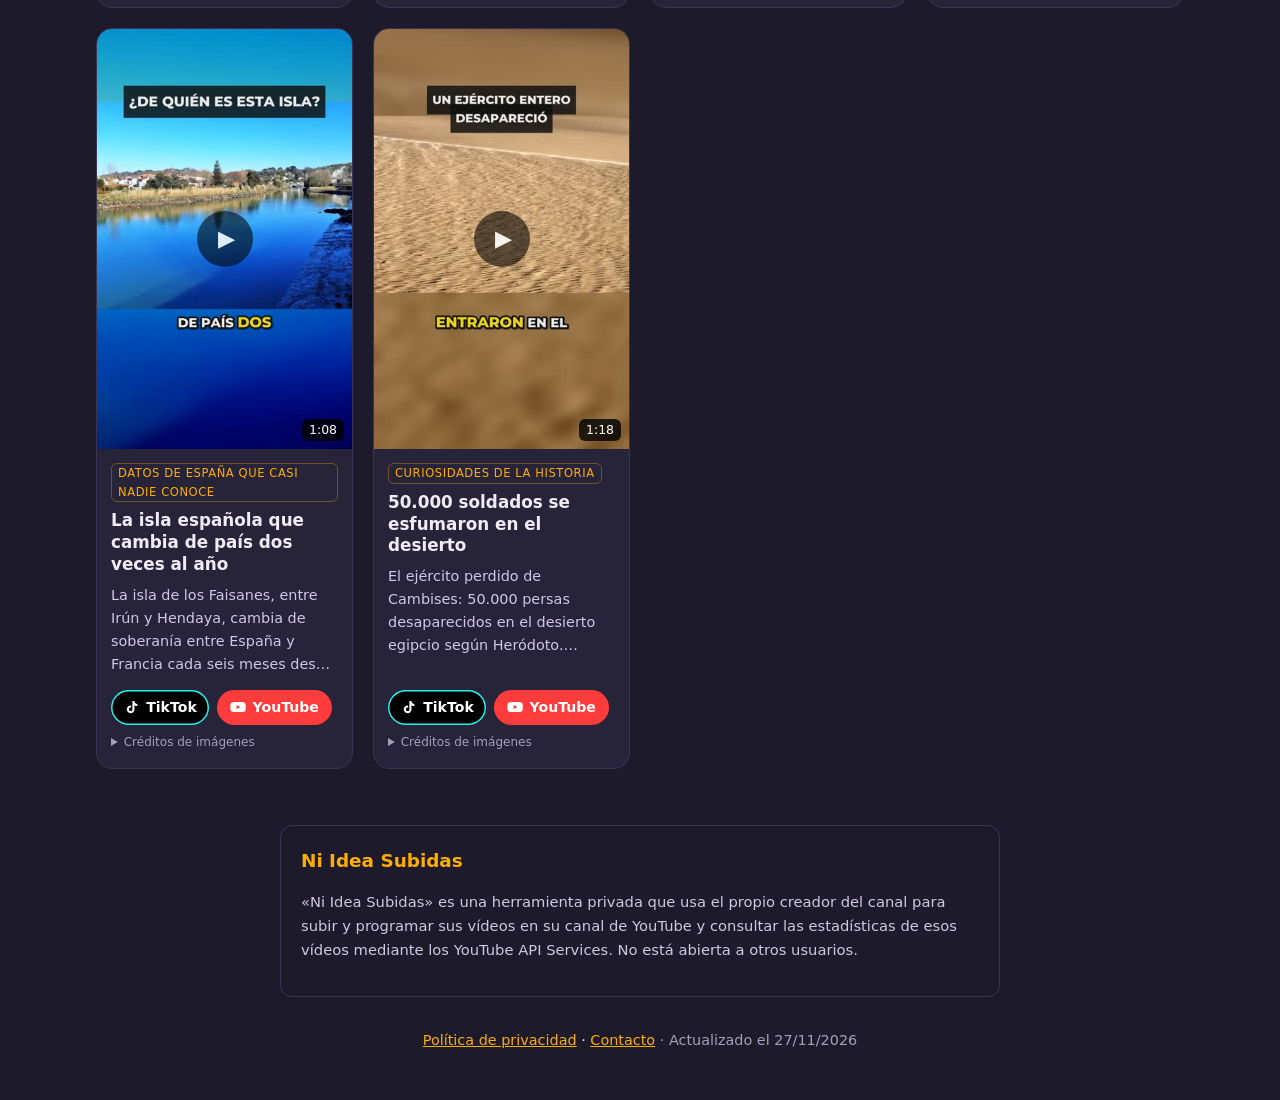
==== commit 7e4643f2: "Vídeos actualizados 2026-11-27 22:00" ====
--- a/index.html
+++ b/index.html
@@ -12,10 +12,18 @@
 <h1>Ni Idea Tenías <b>Esto</b></h1><p class="lema">Curiosidades, historias y misterios en español. Vídeos nuevos cada día.</p>
 <nav class="redes"><a class="bt tt" href="https://www.tiktok.com/@ni_idea_tenias" target="_blank" rel="noopener"><svg viewBox="0 0 24 24" aria-hidden="true"><path d="M16.6 5.8A4.3 4.3 0 0 1 15.5 3h-3.1v12.4a2.6 2.6 0 1 1-1.8-2.5V9.7a5.7 5.7 0 1 0 4.9 5.7V9.1a7.3 7.3 0 0 0 4.3 1.4V7.4a4.3 4.3 0 0 1-3.2-1.6z"/></svg>TikTok</a>
 <a class="bt yt" href="https://www.youtube.com/channel/UCDaTWQ-N5QZ5Dp7M0wx1miQ" target="_blank" rel="noopener"><svg viewBox="0 0 24 24" aria-hidden="true"><path d="M23 7.2a3 3 0 0 0-2.1-2.1C19 4.6 12 4.6 12 4.6s-7 0-8.9.5A3 3 0 0 0 1 7.2 31 31 0 0 0 .5 12a31 31 0 0 0 .5 4.8 3 3 0 0 0 2.1 2.1c1.9.5 8.9.5 8.9.5s7 0 8.9-.5a3 3 0 0 0 2.1-2.1A31 31 0 0 0 23.5 12a31 31 0 0 0-.5-4.8zM9.7 15.1V8.9l5.8 3.1z"/></svg>YouTube</a></nav>
-<p class="mut">64 vídeos publicados</p></header>
+<p class="mut">66 vídeos publicados</p></header>
 <main><div class="filtros" role="group" aria-label="Filtrar por temática">
 <button type="button" data-f="" aria-pressed="true">Todos</button><button type="button" data-f="animales increíbles">Animales increíbles</button><button type="button" data-f="ciencia y espacio">Ciencia y espacio</button><button type="button" data-f="cuerpo humano">Cuerpo humano</button><button type="button" data-f="curiosidades de la historia">Curiosidades de la historia</button><button type="button" data-f="datos de España que casi nadie conoce">Datos de España que casi nadie conoce</button><button type="button" data-f="inventos que cambiaron el mundo">Inventos que cambiaron el mundo</button><button type="button" data-f="lugares asombrosos del planeta">Lugares asombrosos del planeta</button><button type="button" data-f="misterios sin resolver">Misterios sin resolver</button><button type="button" data-f="psicología y comportamiento humano">Psicología y comportamiento humano</button></div>
 <section class="grid"><article class="card" data-tema="curiosidades de la historia">
+<a class="thumb" href="https://www.tiktok.com/@ni_idea_tenias/video/7712939460375203094" target="_blank" rel="noopener" aria-label="Ver «Holanda cambió Manhattan por una isla de especias»">
+<img src="v/holanda-cambio-manhattan-por-una-isla-de-especias.jpg" alt="" loading="lazy" width="360" height="640"><span class="dur">1:13</span><span class="play" aria-hidden="true">▶</span></a>
+<div class="info"><span class="chip">curiosidades de la historia</span><h3>Holanda cambió Manhattan por una isla de especias</h3>
+<p>Holanda cedió Manhattan a Inglaterra en 1667 a cambio de Run, una isla de nuez moscada. Curiosidades de la historia que no te contaron.</p><div class="bts"><a class="bt tt" href="https://www.tiktok.com/@ni_idea_tenias/video/7712939460375203094" target="_blank" rel="noopener"><svg viewBox="0 0 24 24" aria-hidden="true"><path d="M16.6 5.8A4.3 4.3 0 0 1 15.5 3h-3.1v12.4a2.6 2.6 0 1 1-1.8-2.5V9.7a5.7 5.7 0 1 0 4.9 5.7V9.1a7.3 7.3 0 0 0 4.3 1.4V7.4a4.3 4.3 0 0 1-3.2-1.6z"/></svg>TikTok</a></div><details><summary>Créditos de imágenes</summary><p>DesignScape (Pixabay); Johannes Vingboons (cartographer), Jacqu (Public domain, Wikimedia); Kanenori (Pixabay); NASA/METI/AIST/Japan Space Systems, and  (Public domain, Wikimedia); RobertoFoz (Pixabay); National Assembly for Wales from Wales (CC BY 2.0, Wikimedia); NickyPe (Pixabay); Terrence Coombes (CC BY-SA 4.0, Wikimedia); Romeyn de Hooghe (Public domain, Wikimedia); Engin_Akyurt (Pixabay); Internet Archive Book Images (No restrictions, Wikimedia); chảolở (Pixabay); TECHCTG (Pixabay); Jay Bergesen (CC BY 2.0, Wikimedia); KM007_ (Pixabay); Dietmar Rabich (CC BY-SA 4.0, Wikimedia); Mistir_F (Pixabay)</p></details></div></article><article class="card" data-tema="lugares asombrosos del planeta">
+<a class="thumb" href="https://www.tiktok.com/@ni_idea_tenias/video/7712890324728827158" target="_blank" rel="noopener" aria-label="Ver «España se quedó un pueblo de Portugal por unas naranjas»">
+<img src="v/espana-se-quedo-un-pueblo-de-portugal-por-unas-nar.jpg" alt="" loading="lazy" width="360" height="640"><span class="dur">1:14</span><span class="play" aria-hidden="true">▶</span></a>
+<div class="info"><span class="chip">lugares asombrosos del planeta</span><h3>España se quedó un pueblo de Portugal por unas naranjas</h3>
+<p>Olivenza, el pueblo de Badajoz que Portugal cedió tras la Guerra de las Naranjas de 1801 y que nunca ha reconocido oficialmente. Historia y curiosidades de España y Portugal.</p><div class="bts"><a class="bt tt" href="https://www.tiktok.com/@ni_idea_tenias/video/7712890324728827158" target="_blank" rel="noopener"><svg viewBox="0 0 24 24" aria-hidden="true"><path d="M16.6 5.8A4.3 4.3 0 0 1 15.5 3h-3.1v12.4a2.6 2.6 0 1 1-1.8-2.5V9.7a5.7 5.7 0 1 0 4.9 5.7V9.1a7.3 7.3 0 0 0 4.3 1.4V7.4a4.3 4.3 0 0 1-3.2-1.6z"/></svg>TikTok</a></div><details><summary>Créditos de imágenes</summary><p>Matthias_Groeneveld (Pixabay); Benjamin Smith (CC BY-SA 4.0, Wikimedia); u_urqhiwwe29 (Pixabay); Chemasanco (CC BY 2.0, Wikimedia); Kanenori (Pixabay); Francisco Goya (Public domain, Wikimedia); NikoJimsheleishvili (Pixabay); Fer, Nicolas de (1647?-1720). Cartograph (Public domain, Wikimedia); ChristianBodhi (Pixabay); Peter_Hanzo (Pixabay); Anton Raphael Mengs (Public domain, Wikimedia); AttilaPergel (Pixabay); User:Alfons024 (Public domain, Wikimedia); alvarado71 (Pixabay); Vicente López Portaña (Public domain, Wikimedia); Tagido (Public domain, Wikimedia)</p></details></div></article><article class="card" data-tema="curiosidades de la historia">
 <a class="thumb" href="https://www.tiktok.com/@ni_idea_tenias/video/7712831554900282646" target="_blank" rel="noopener" aria-label="Ver «San Francisco obedeció a un emperador sin imperio»">
 <img src="v/san-francisco-obedecio-a-un-emperador-sin-imperio.jpg" alt="" loading="lazy" width="360" height="640"><span class="dur">1:16</span><span class="play" aria-hidden="true">▶</span></a>
 <div class="info"><span class="chip">curiosidades de la historia</span><h3>San Francisco obedeció a un emperador sin imperio</h3>
@@ -23,11 +31,11 @@
 <a class="thumb" href="https://www.tiktok.com/@ni_idea_tenias/video/7712566508697767190" target="_blank" rel="noopener" aria-label="Ver «Un bombero llevó 500 semillas a la Luna»">
 <img src="v/un-bombero-llevo-500-semillas-a-la-luna.jpg" alt="" loading="lazy" width="360" height="640"><span class="dur">1:16</span><span class="play" aria-hidden="true">▶</span></a>
 <div class="info"><span class="chip">ciencia y espacio</span><h3>Un bombero llevó 500 semillas a la Luna</h3>
-<p>Un bombero forestal llevó quinientas semillas a la Luna en el Apolo 14 y hoy hay árboles lunares por todo Estados Unidos. Curiosidades de ciencia y espacio.</p><div class="bts"><a class="bt tt" href="https://www.tiktok.com/@ni_idea_tenias/video/7712566508697767190" target="_blank" rel="noopener"><svg viewBox="0 0 24 24" aria-hidden="true"><path d="M16.6 5.8A4.3 4.3 0 0 1 15.5 3h-3.1v12.4a2.6 2.6 0 1 1-1.8-2.5V9.7a5.7 5.7 0 1 0 4.9 5.7V9.1a7.3 7.3 0 0 0 4.3 1.4V7.4a4.3 4.3 0 0 1-3.2-1.6z"/></svg>TikTok</a></div><details><summary>Créditos de imágenes</summary><p>Peter_Hanzo (Pixabay); Plefkag (CC0, Wikimedia); DancingSky (Pixabay); NASA (Public domain, Wikimedia); Abdul_basit07 (Pixabay); u_durhcut7vf (Pixabay); HrAtsuo (CC0, Wikimedia); Kanenori (Pixabay); NASA Johnson Space Center (Public domain, Wikimedia); adege (Pixabay); The Bushranger (CC BY-SA 4.0, Wikimedia); 980xin_ (Pixabay); Jud McCranie (CC BY-SA 4.0, Wikimedia); BepoShan (Pixabay); The Modern Polymath (CC BY-SA 4.0, Wikimedia)</p></details></div></article><article class="card" data-tema="datos de España que casi nadie conoce">
+<p>Un bombero forestal llevó quinientas semillas a la Luna en el Apolo 14 y hoy hay árboles lunares por todo Estados Unidos. Curiosidades de ciencia y espacio.</p><div class="bts"><a class="bt tt" href="https://www.tiktok.com/@ni_idea_tenias/video/7712566508697767190" target="_blank" rel="noopener"><svg viewBox="0 0 24 24" aria-hidden="true"><path d="M16.6 5.8A4.3 4.3 0 0 1 15.5 3h-3.1v12.4a2.6 2.6 0 1 1-1.8-2.5V9.7a5.7 5.7 0 1 0 4.9 5.7V9.1a7.3 7.3 0 0 0 4.3 1.4V7.4a4.3 4.3 0 0 1-3.2-1.6z"/></svg>TikTok</a><a class="bt yt" href="https://youtube.com/shorts/yNpISZezKQc" target="_blank" rel="noopener"><svg viewBox="0 0 24 24" aria-hidden="true"><path d="M23 7.2a3 3 0 0 0-2.1-2.1C19 4.6 12 4.6 12 4.6s-7 0-8.9.5A3 3 0 0 0 1 7.2 31 31 0 0 0 .5 12a31 31 0 0 0 .5 4.8 3 3 0 0 0 2.1 2.1c1.9.5 8.9.5 8.9.5s7 0 8.9-.5a3 3 0 0 0 2.1-2.1A31 31 0 0 0 23.5 12a31 31 0 0 0-.5-4.8zM9.7 15.1V8.9l5.8 3.1z"/></svg>YouTube</a></div><details><summary>Créditos de imágenes</summary><p>Peter_Hanzo (Pixabay); Plefkag (CC0, Wikimedia); DancingSky (Pixabay); NASA (Public domain, Wikimedia); Abdul_basit07 (Pixabay); u_durhcut7vf (Pixabay); HrAtsuo (CC0, Wikimedia); Kanenori (Pixabay); NASA Johnson Space Center (Public domain, Wikimedia); adege (Pixabay); The Bushranger (CC BY-SA 4.0, Wikimedia); 980xin_ (Pixabay); Jud McCranie (CC BY-SA 4.0, Wikimedia); BepoShan (Pixabay); The Modern Polymath (CC BY-SA 4.0, Wikimedia)</p></details></div></article><article class="card" data-tema="datos de España que casi nadie conoce">
 <a class="thumb" href="https://www.tiktok.com/@ni_idea_tenias/video/7712531552596528386" target="_blank" rel="noopener" aria-label="Ver «El pueblo navarro que se llama de Aragón»">
 <img src="v/el-pueblo-navarro-que-se-llama-de-aragon.jpg" alt="" loading="lazy" width="360" height="640"><span class="dur">1:12</span><span class="play" aria-hidden="true">▶</span></a>
 <div class="info"><span class="chip">datos de España que casi nadie conoce</span><h3>El pueblo navarro que se llama de Aragón</h3>
-<p>Petilla de Aragón es un pueblo de Navarra rodeado por Aragón y el lugar donde nació Santiago Ramón y Cajal. Curiosidades de España que casi nadie conoce.</p><div class="bts"><a class="bt tt" href="https://www.tiktok.com/@ni_idea_tenias/video/7712531552596528386" target="_blank" rel="noopener"><svg viewBox="0 0 24 24" aria-hidden="true"><path d="M16.6 5.8A4.3 4.3 0 0 1 15.5 3h-3.1v12.4a2.6 2.6 0 1 1-1.8-2.5V9.7a5.7 5.7 0 1 0 4.9 5.7V9.1a7.3 7.3 0 0 0 4.3 1.4V7.4a4.3 4.3 0 0 1-3.2-1.6z"/></svg>TikTok</a></div><details><summary>Créditos de imágenes</summary><p>LynX_BGW (Pixabay); AtKinani (Pixabay); Kaffeesüchtig (Pixabay); Tschubby (CC BY-SA 3.0, Wikimedia); Matthias_Groeneveld (Pixabay); Diego Delso (CC BY-SA 4.0, Wikimedia); Trek_Jason (Pixabay); EEIM (CC BY-SA 3.0, Wikimedia); lakegardaweddings (Pixabay); Jialxv (CC BY-SA 4.0, Wikimedia); Sh_38 (Pixabay); Original photo is anonymous although pub (Public domain, Wikimedia); Kanenori (Pixabay); Internet Archive Book Images (No restrictions, Wikimedia); ScienceStuff (Pixabay); Santiago Ramón y Cajal (Public domain, Wikimedia); alexleonleon (Pixabay); Radds (Pixabay)</p></details></div></article><article class="card" data-tema="ciencia y espacio">
+<p>Petilla de Aragón es un pueblo de Navarra rodeado por Aragón y el lugar donde nació Santiago Ramón y Cajal. Curiosidades de España que casi nadie conoce.</p><div class="bts"><a class="bt tt" href="https://www.tiktok.com/@ni_idea_tenias/video/7712531552596528386" target="_blank" rel="noopener"><svg viewBox="0 0 24 24" aria-hidden="true"><path d="M16.6 5.8A4.3 4.3 0 0 1 15.5 3h-3.1v12.4a2.6 2.6 0 1 1-1.8-2.5V9.7a5.7 5.7 0 1 0 4.9 5.7V9.1a7.3 7.3 0 0 0 4.3 1.4V7.4a4.3 4.3 0 0 1-3.2-1.6z"/></svg>TikTok</a><a class="bt yt" href="https://youtube.com/shorts/soEXZdPhNXY" target="_blank" rel="noopener"><svg viewBox="0 0 24 24" aria-hidden="true"><path d="M23 7.2a3 3 0 0 0-2.1-2.1C19 4.6 12 4.6 12 4.6s-7 0-8.9.5A3 3 0 0 0 1 7.2 31 31 0 0 0 .5 12a31 31 0 0 0 .5 4.8 3 3 0 0 0 2.1 2.1c1.9.5 8.9.5 8.9.5s7 0 8.9-.5a3 3 0 0 0 2.1-2.1A31 31 0 0 0 23.5 12a31 31 0 0 0-.5-4.8zM9.7 15.1V8.9l5.8 3.1z"/></svg>YouTube</a></div><details><summary>Créditos de imágenes</summary><p>LynX_BGW (Pixabay); AtKinani (Pixabay); Kaffeesüchtig (Pixabay); Tschubby (CC BY-SA 3.0, Wikimedia); Matthias_Groeneveld (Pixabay); Diego Delso (CC BY-SA 4.0, Wikimedia); Trek_Jason (Pixabay); EEIM (CC BY-SA 3.0, Wikimedia); lakegardaweddings (Pixabay); Jialxv (CC BY-SA 4.0, Wikimedia); Sh_38 (Pixabay); Original photo is anonymous although pub (Public domain, Wikimedia); Kanenori (Pixabay); Internet Archive Book Images (No restrictions, Wikimedia); ScienceStuff (Pixabay); Santiago Ramón y Cajal (Public domain, Wikimedia); alexleonleon (Pixabay); Radds (Pixabay)</p></details></div></article><article class="card" data-tema="ciencia y espacio">
 <a class="thumb" href="https://www.tiktok.com/@ni_idea_tenias/video/7712458774908275990" target="_blank" rel="noopener" aria-label="Ver «La NASA lanzó un telescopio miope de 1.500 millones»">
 <img src="v/la-nasa-lanzo-un-telescopio-miope-de-1-500-millone.jpg" alt="" loading="lazy" width="360" height="640"><span class="dur">1:18</span><span class="play" aria-hidden="true">▶</span></a>
 <div class="info"><span class="chip">ciencia y espacio</span><h3>La NASA lanzó un telescopio miope de 1.500 millones</h3>
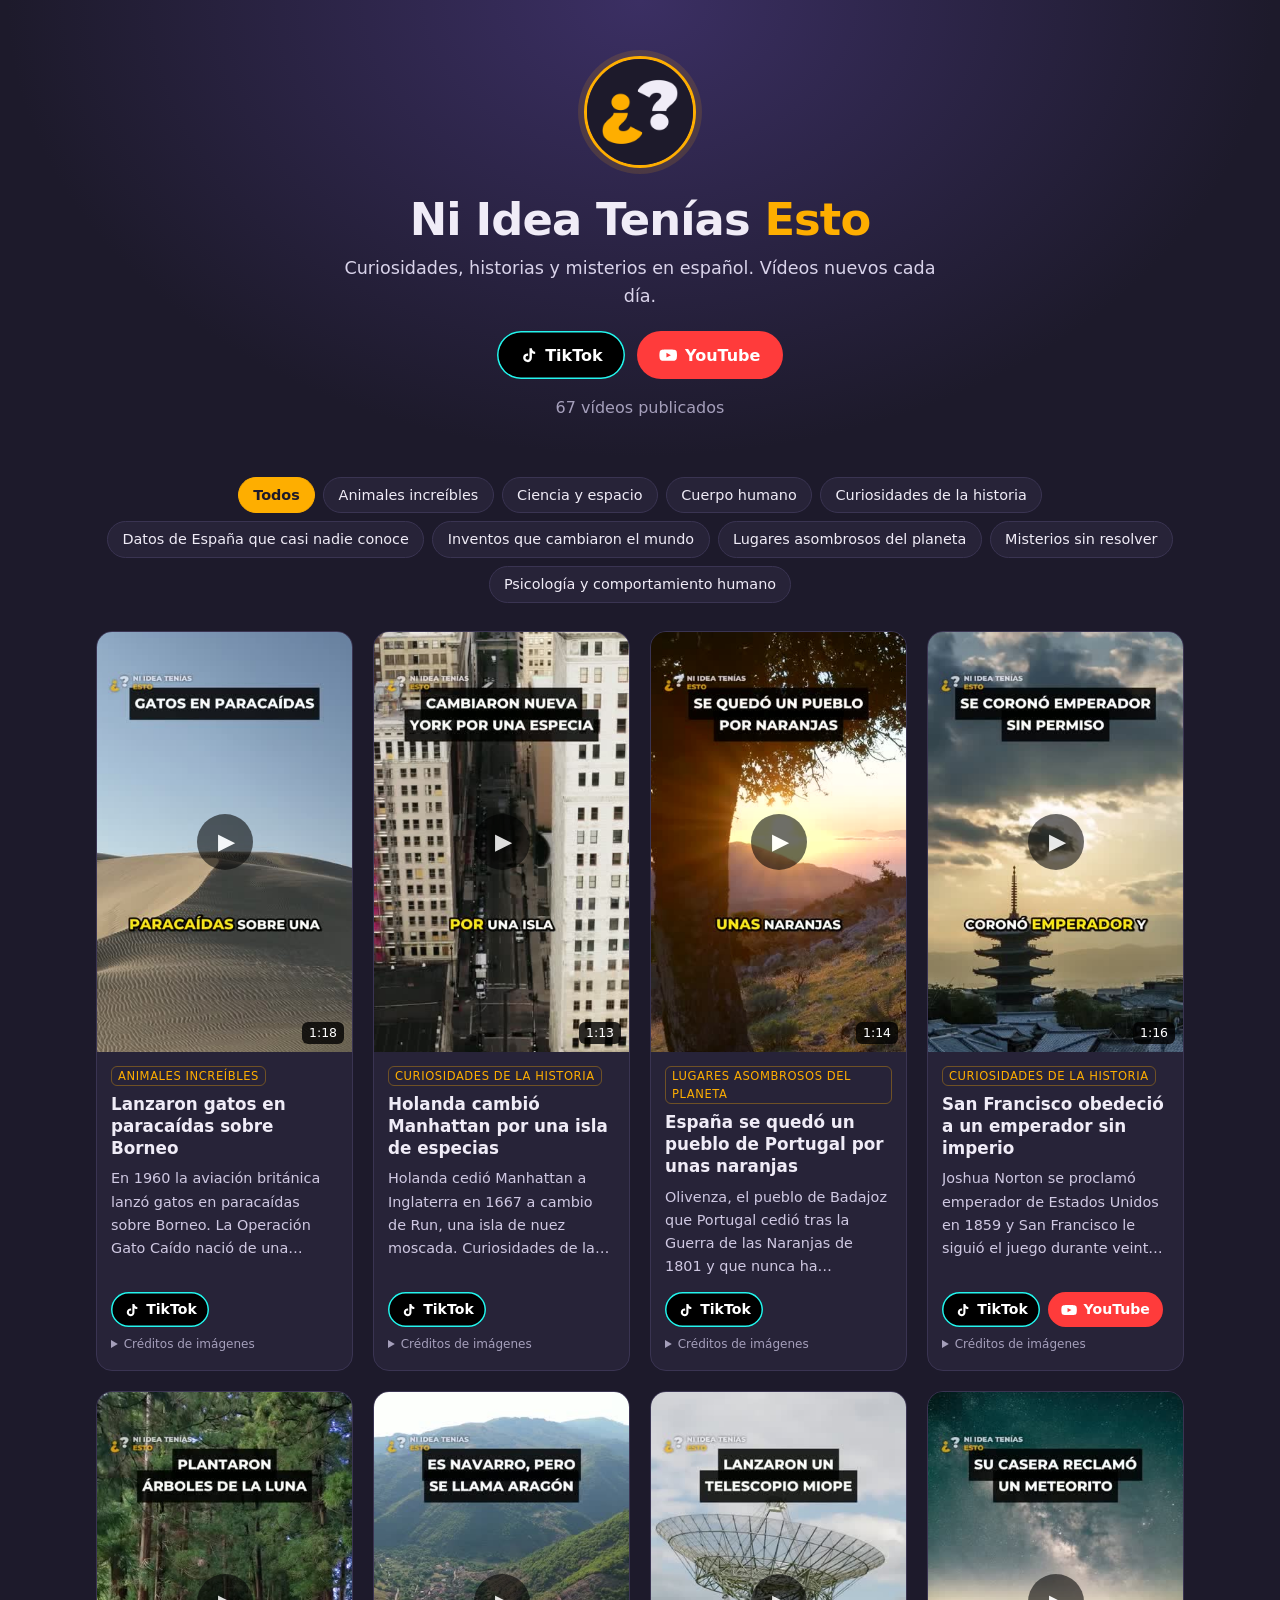
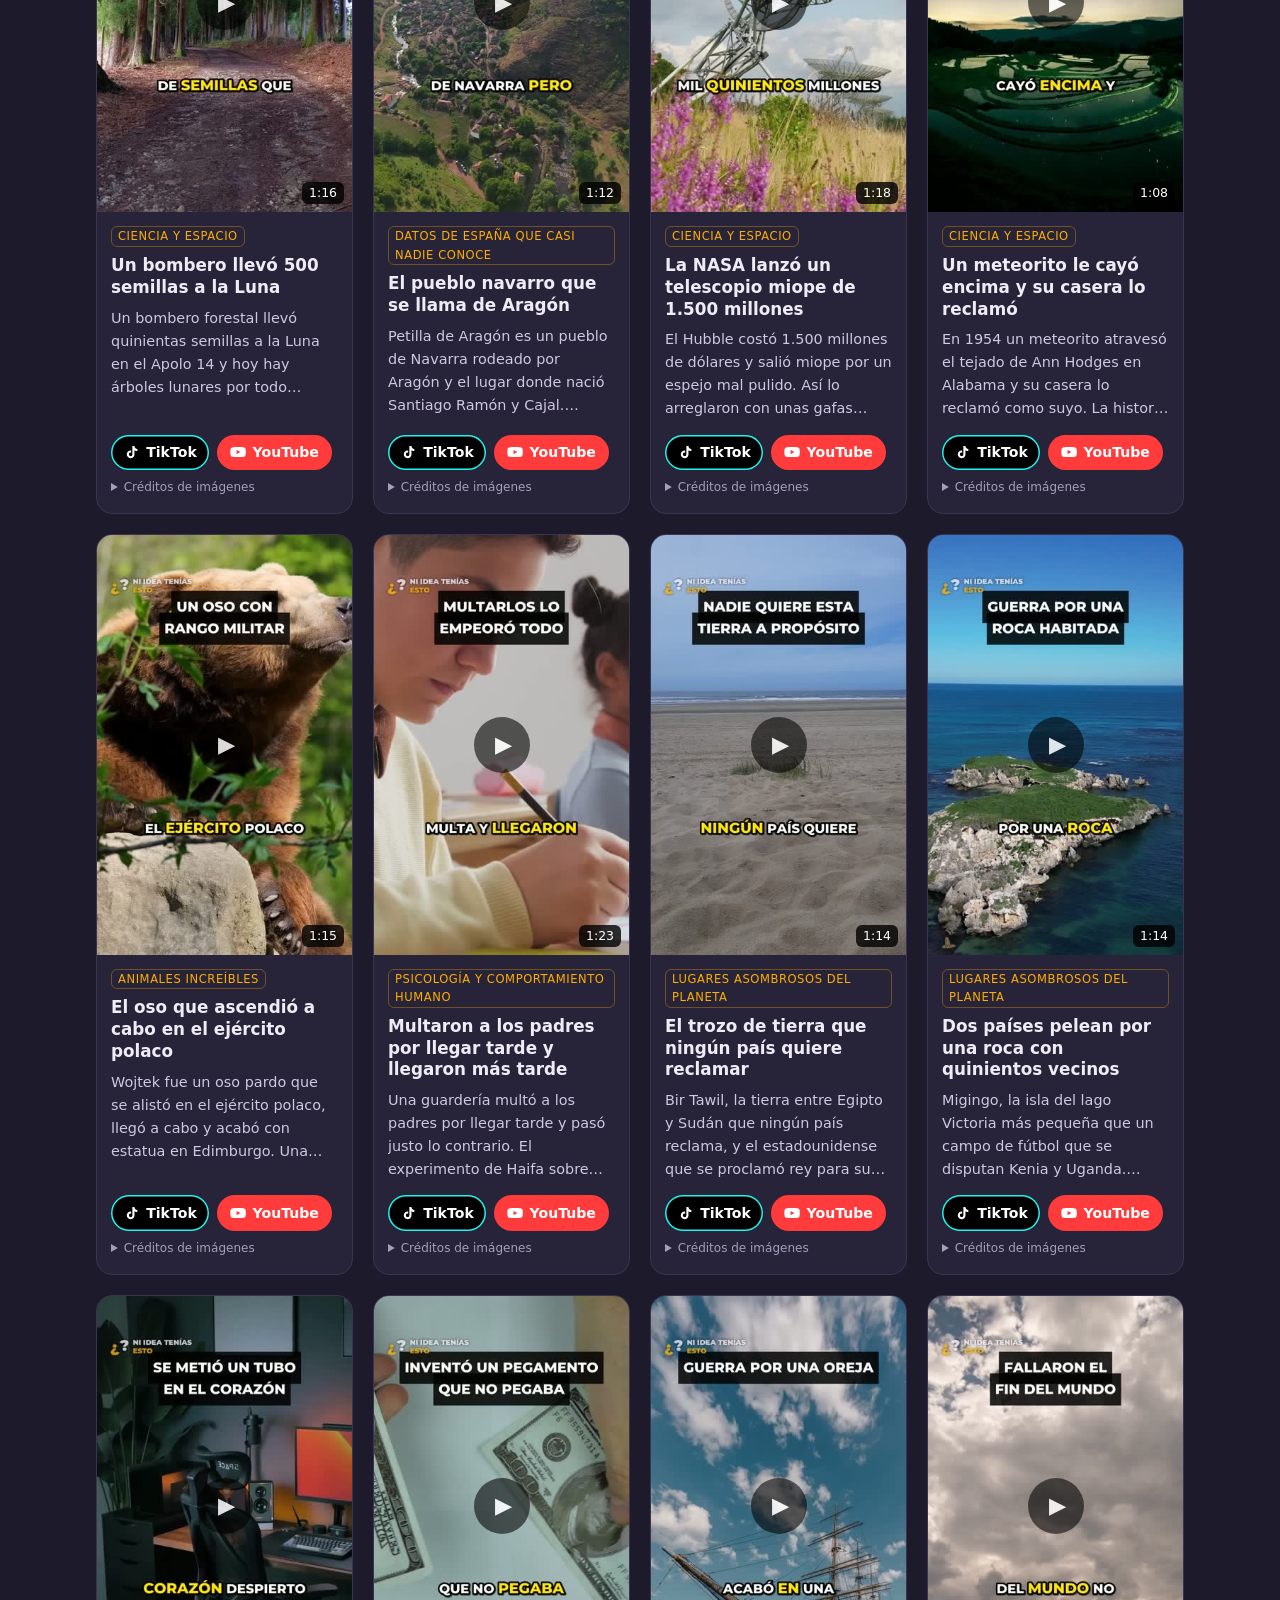
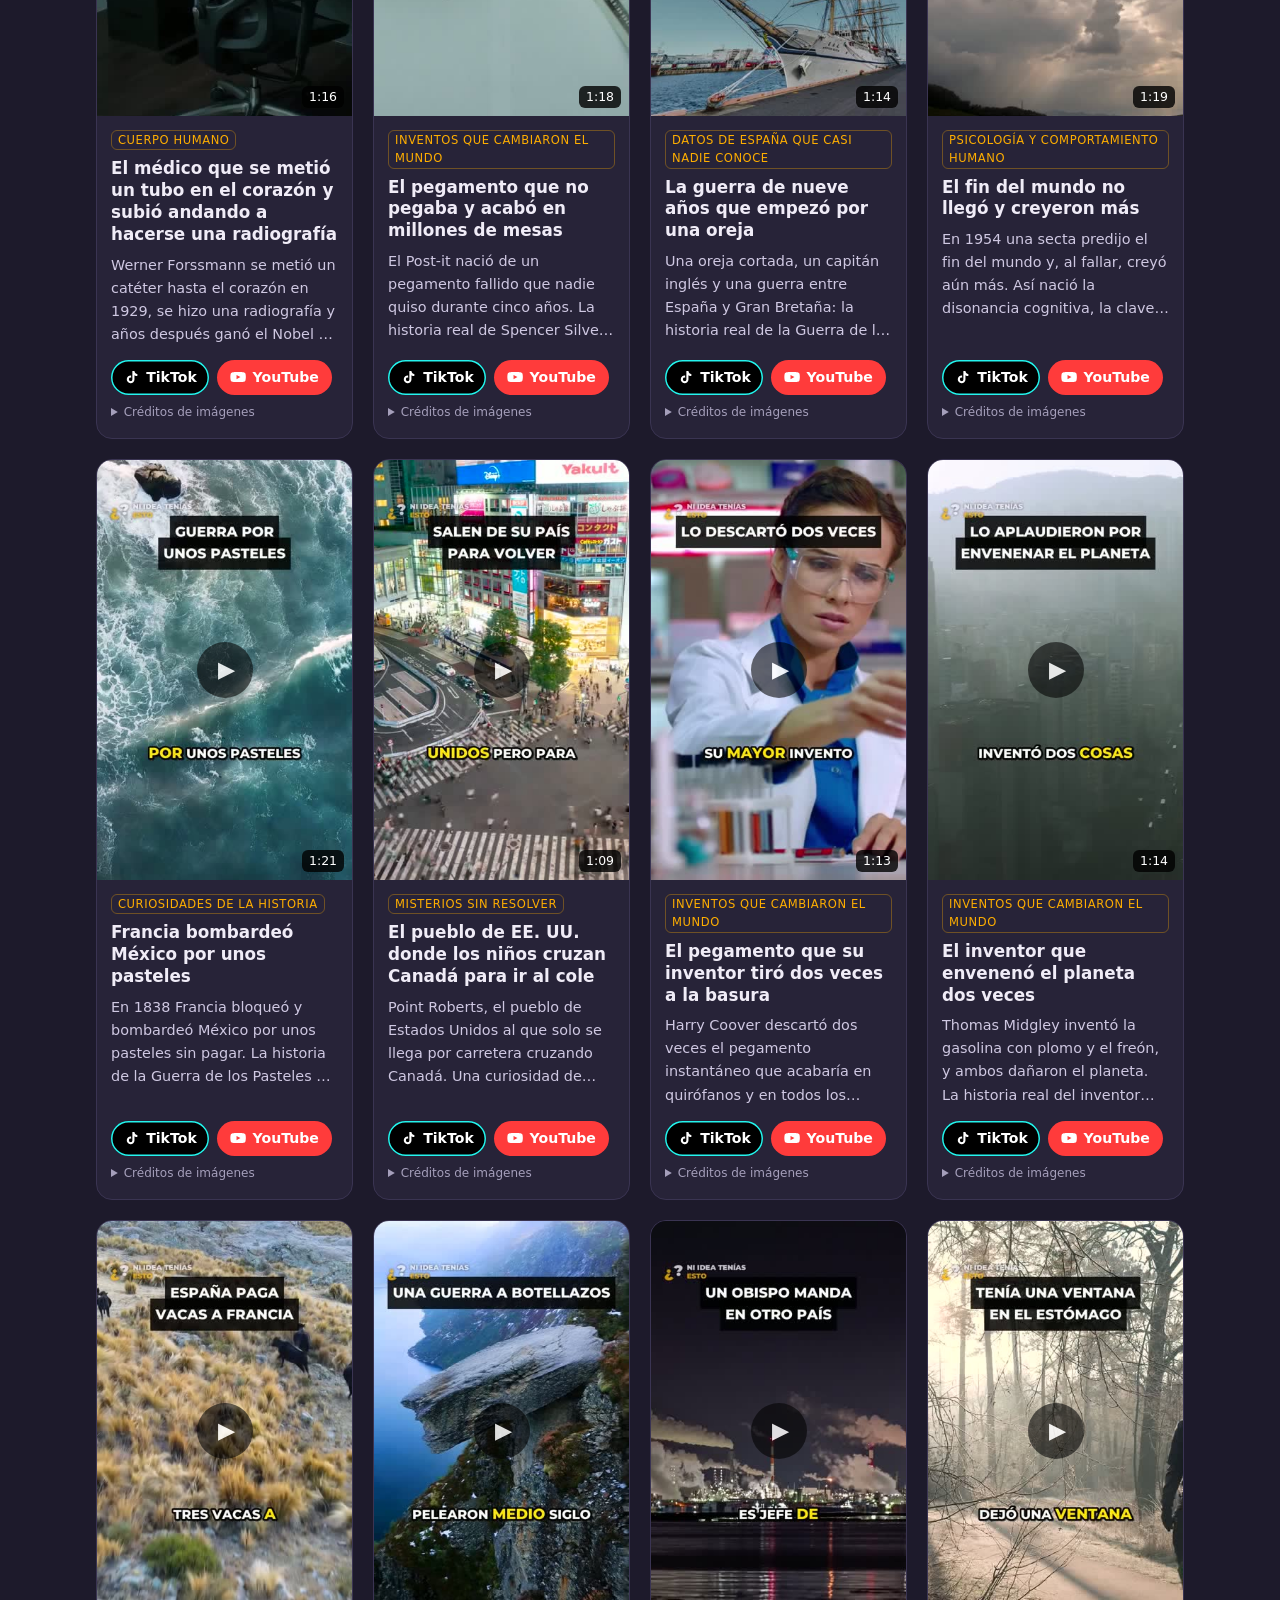
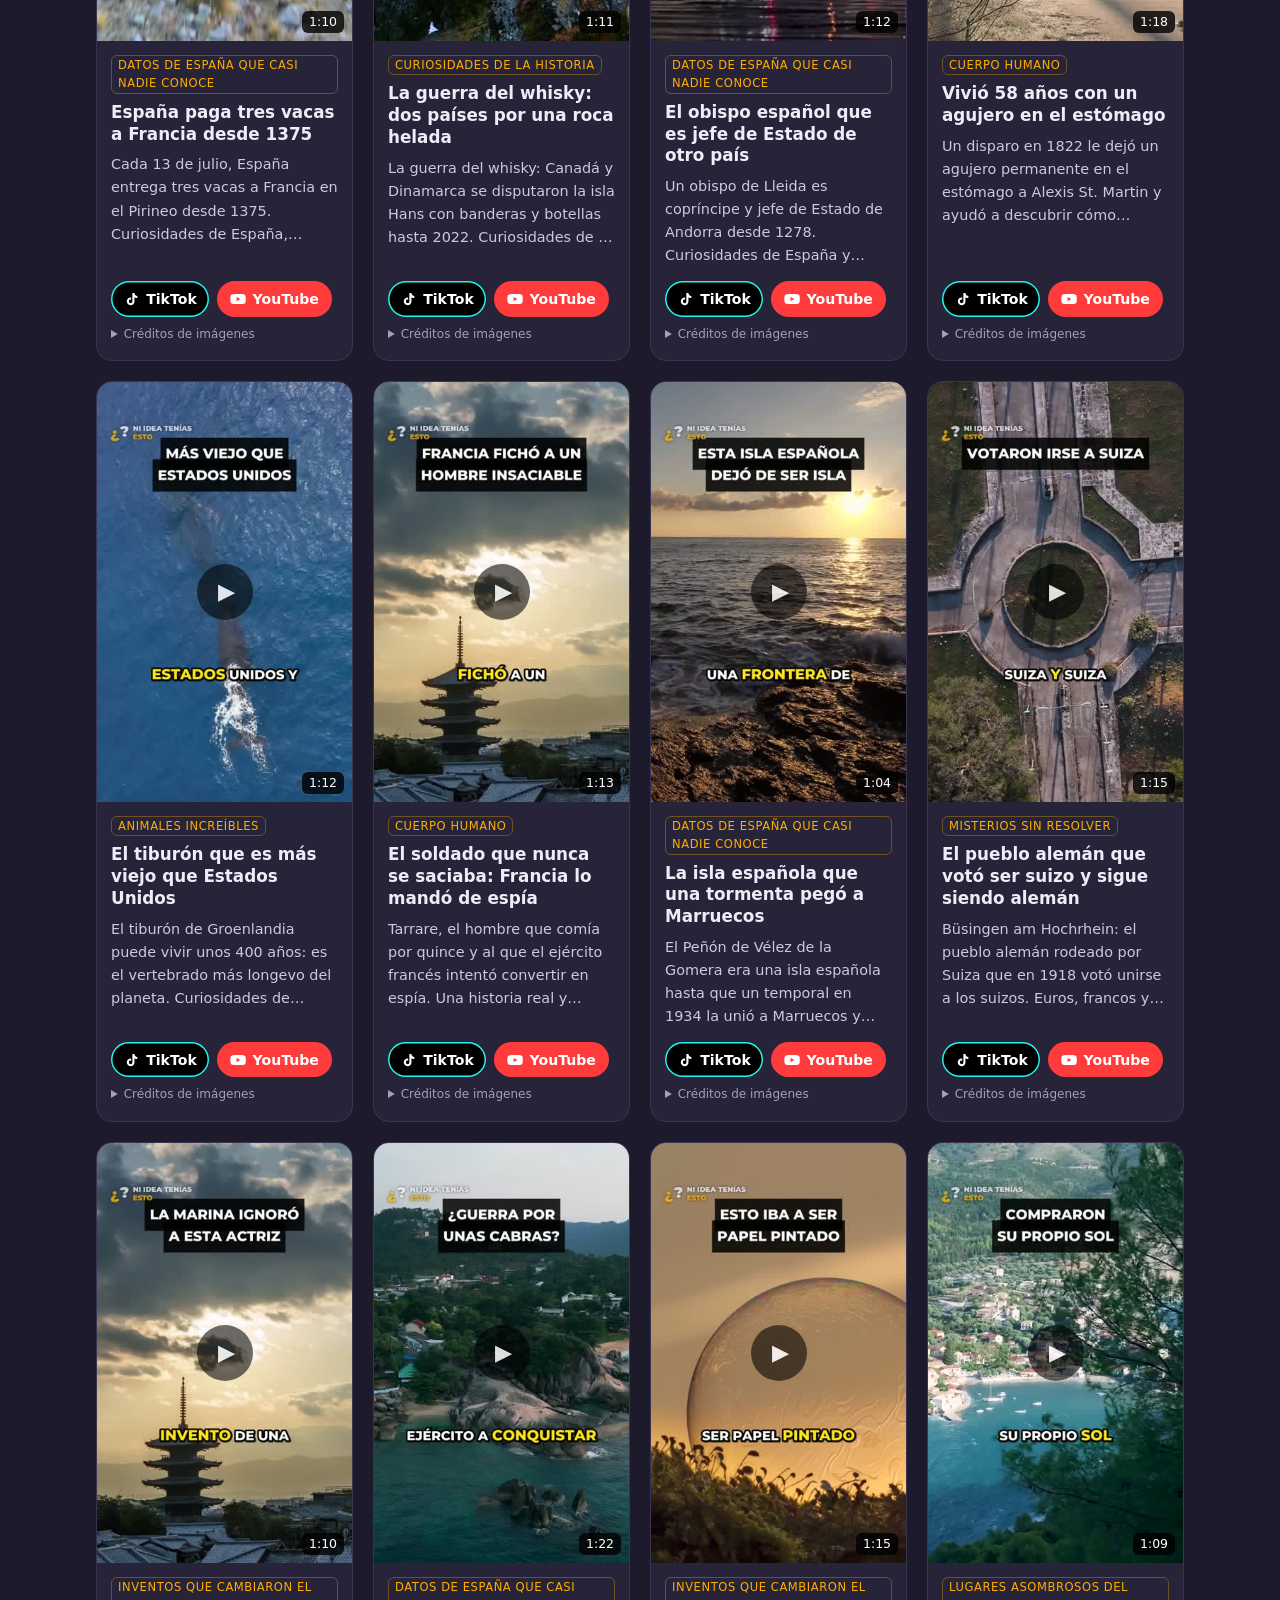
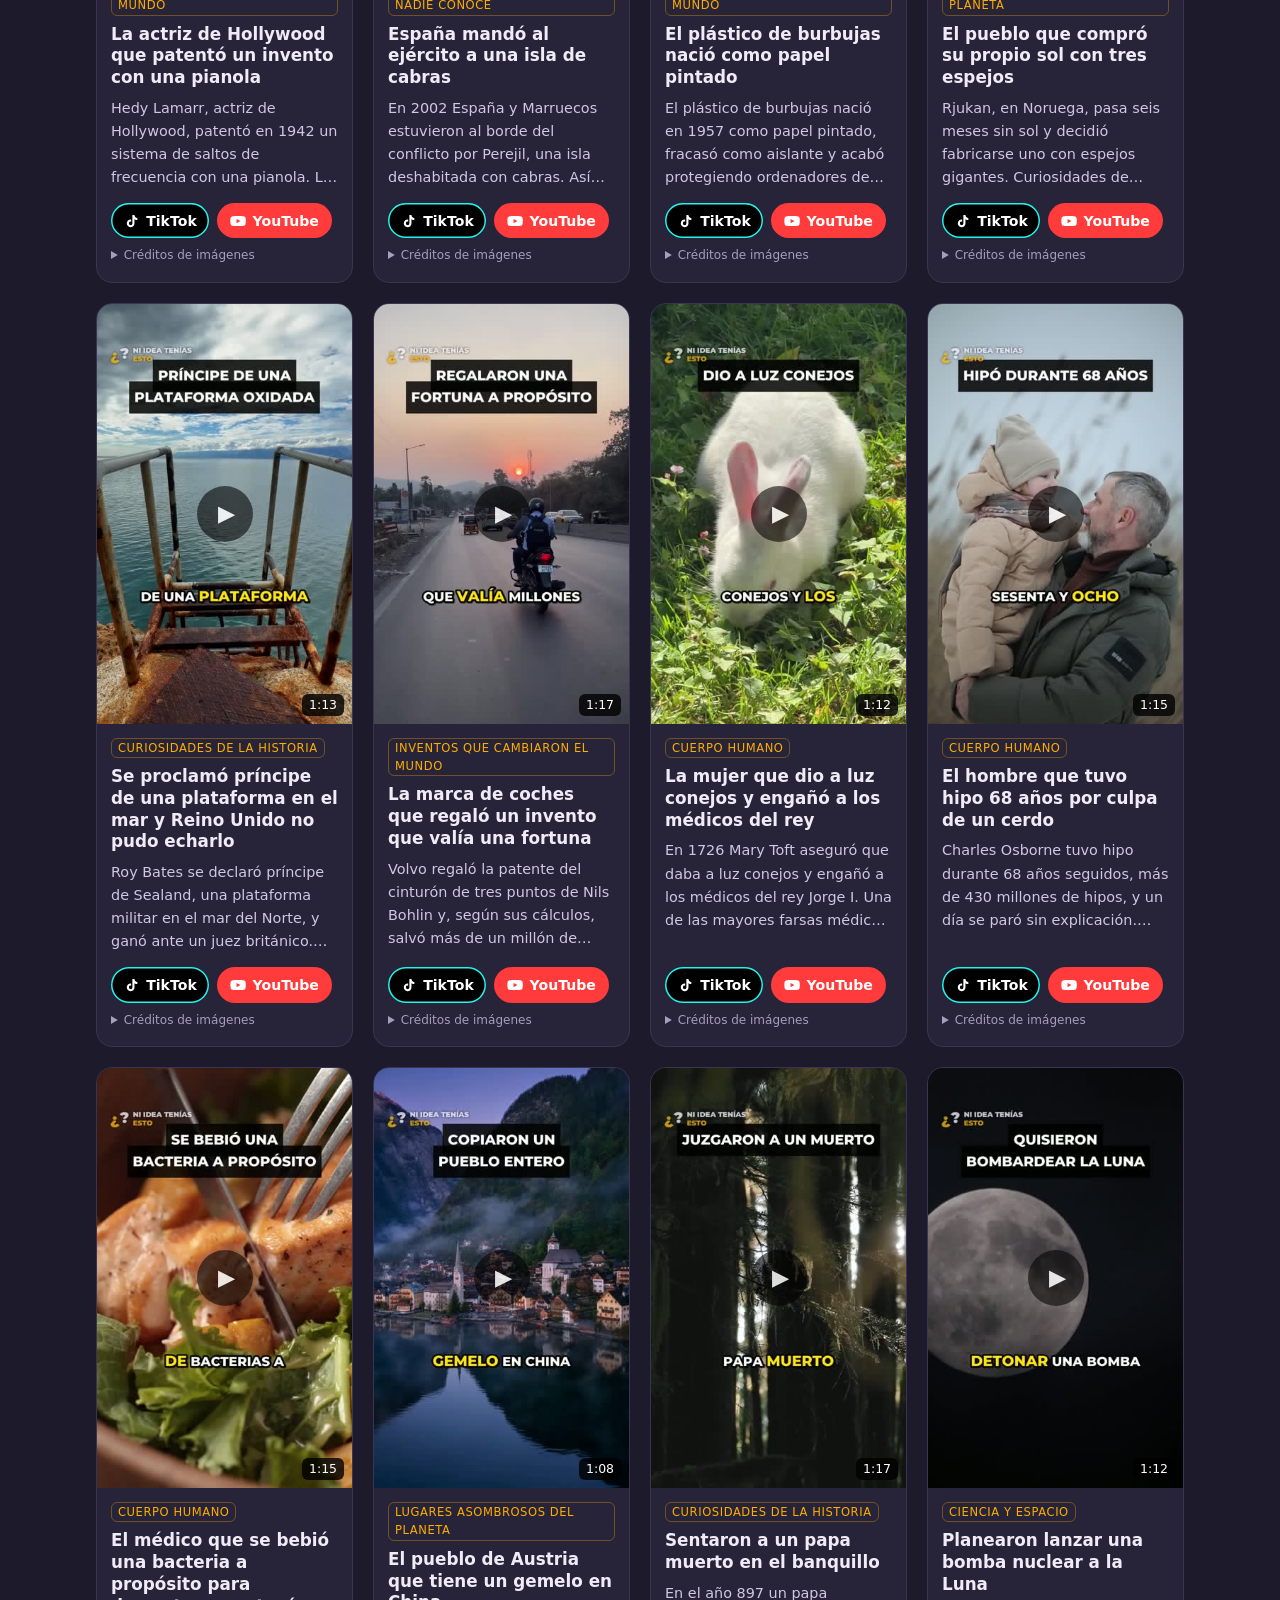
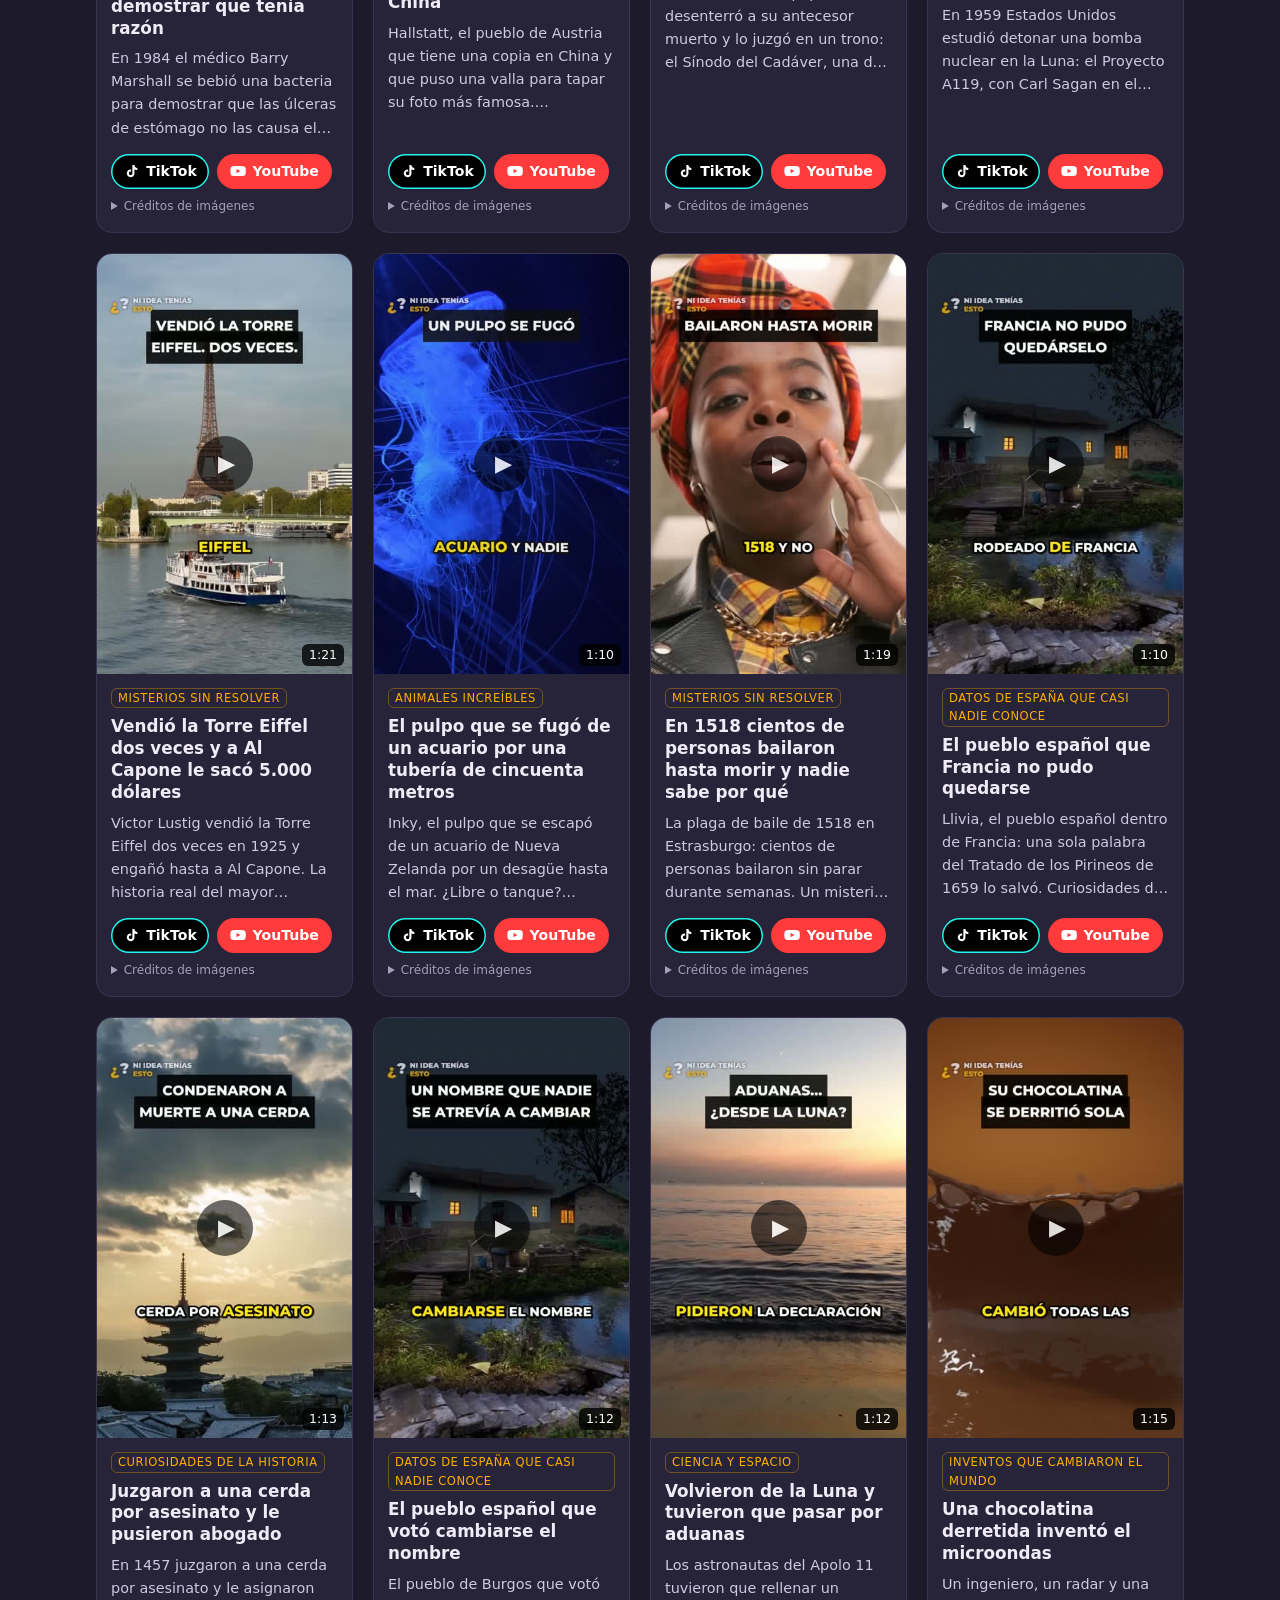
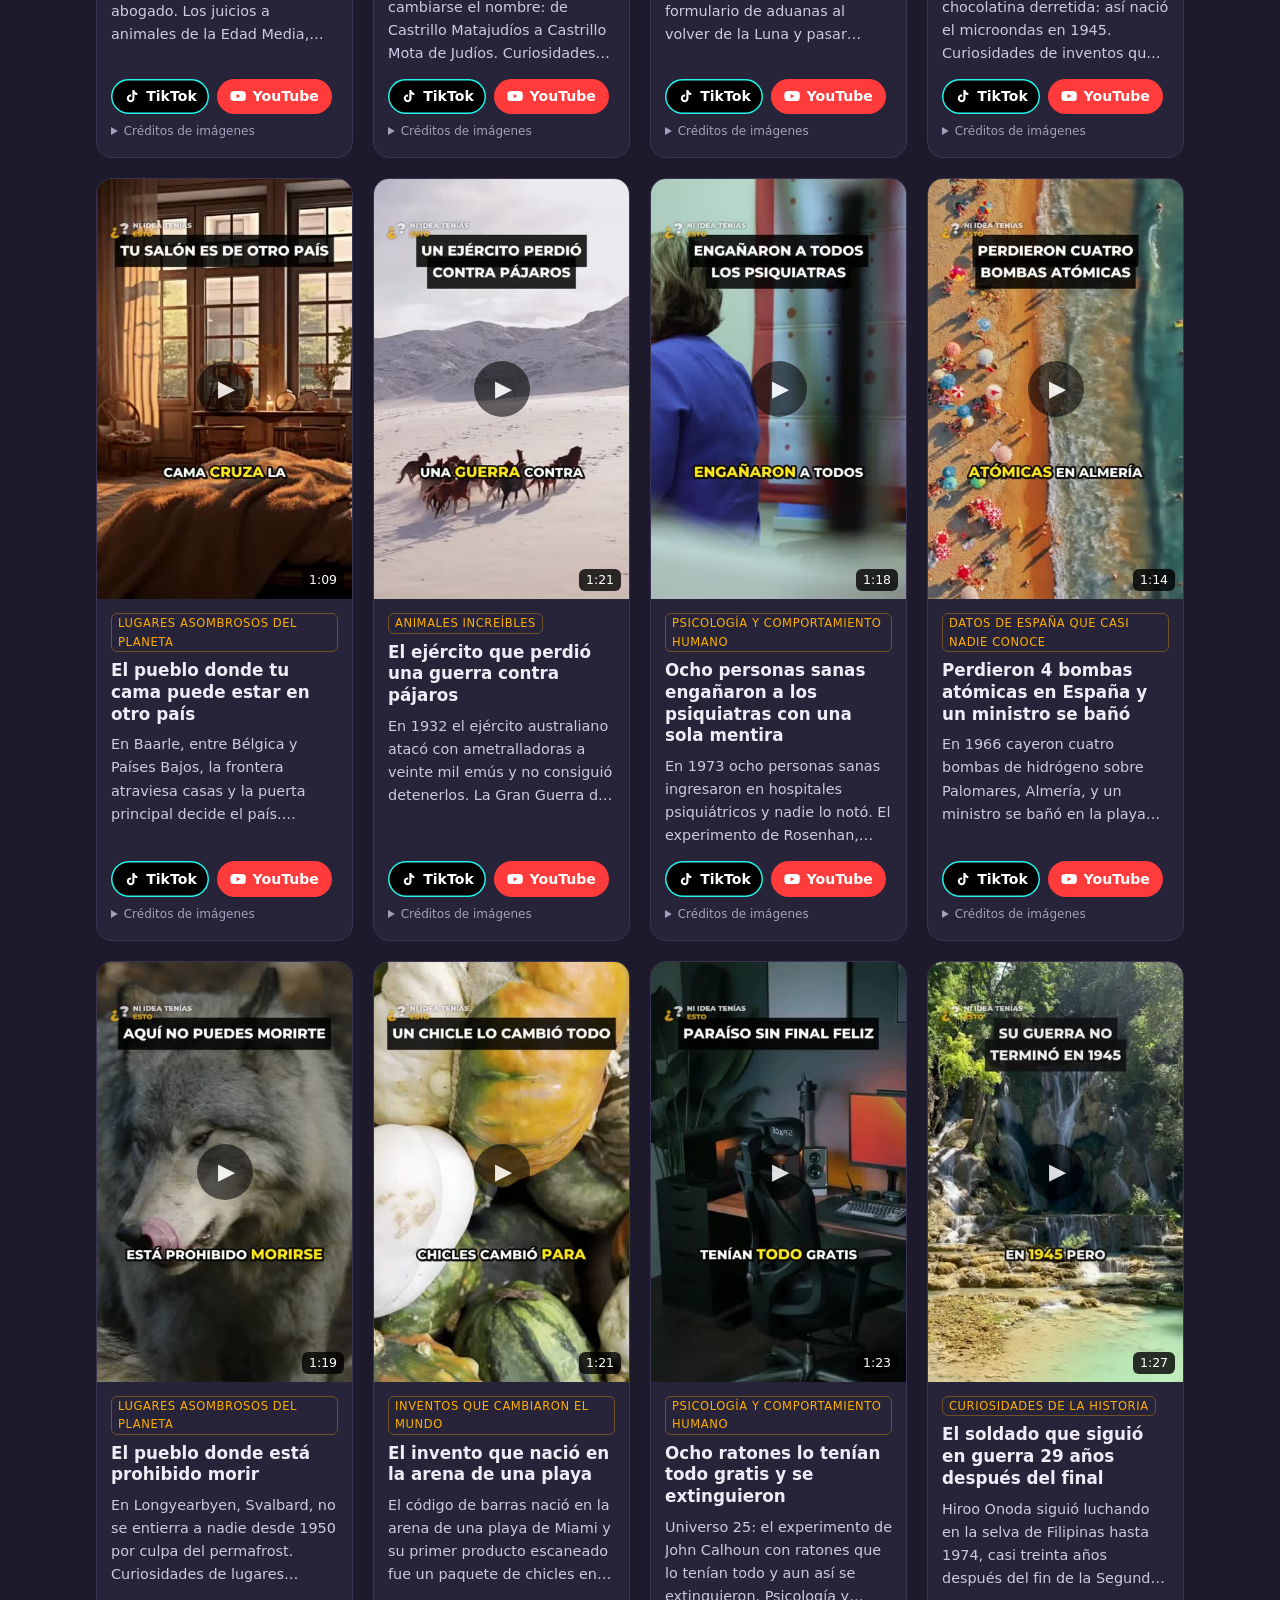
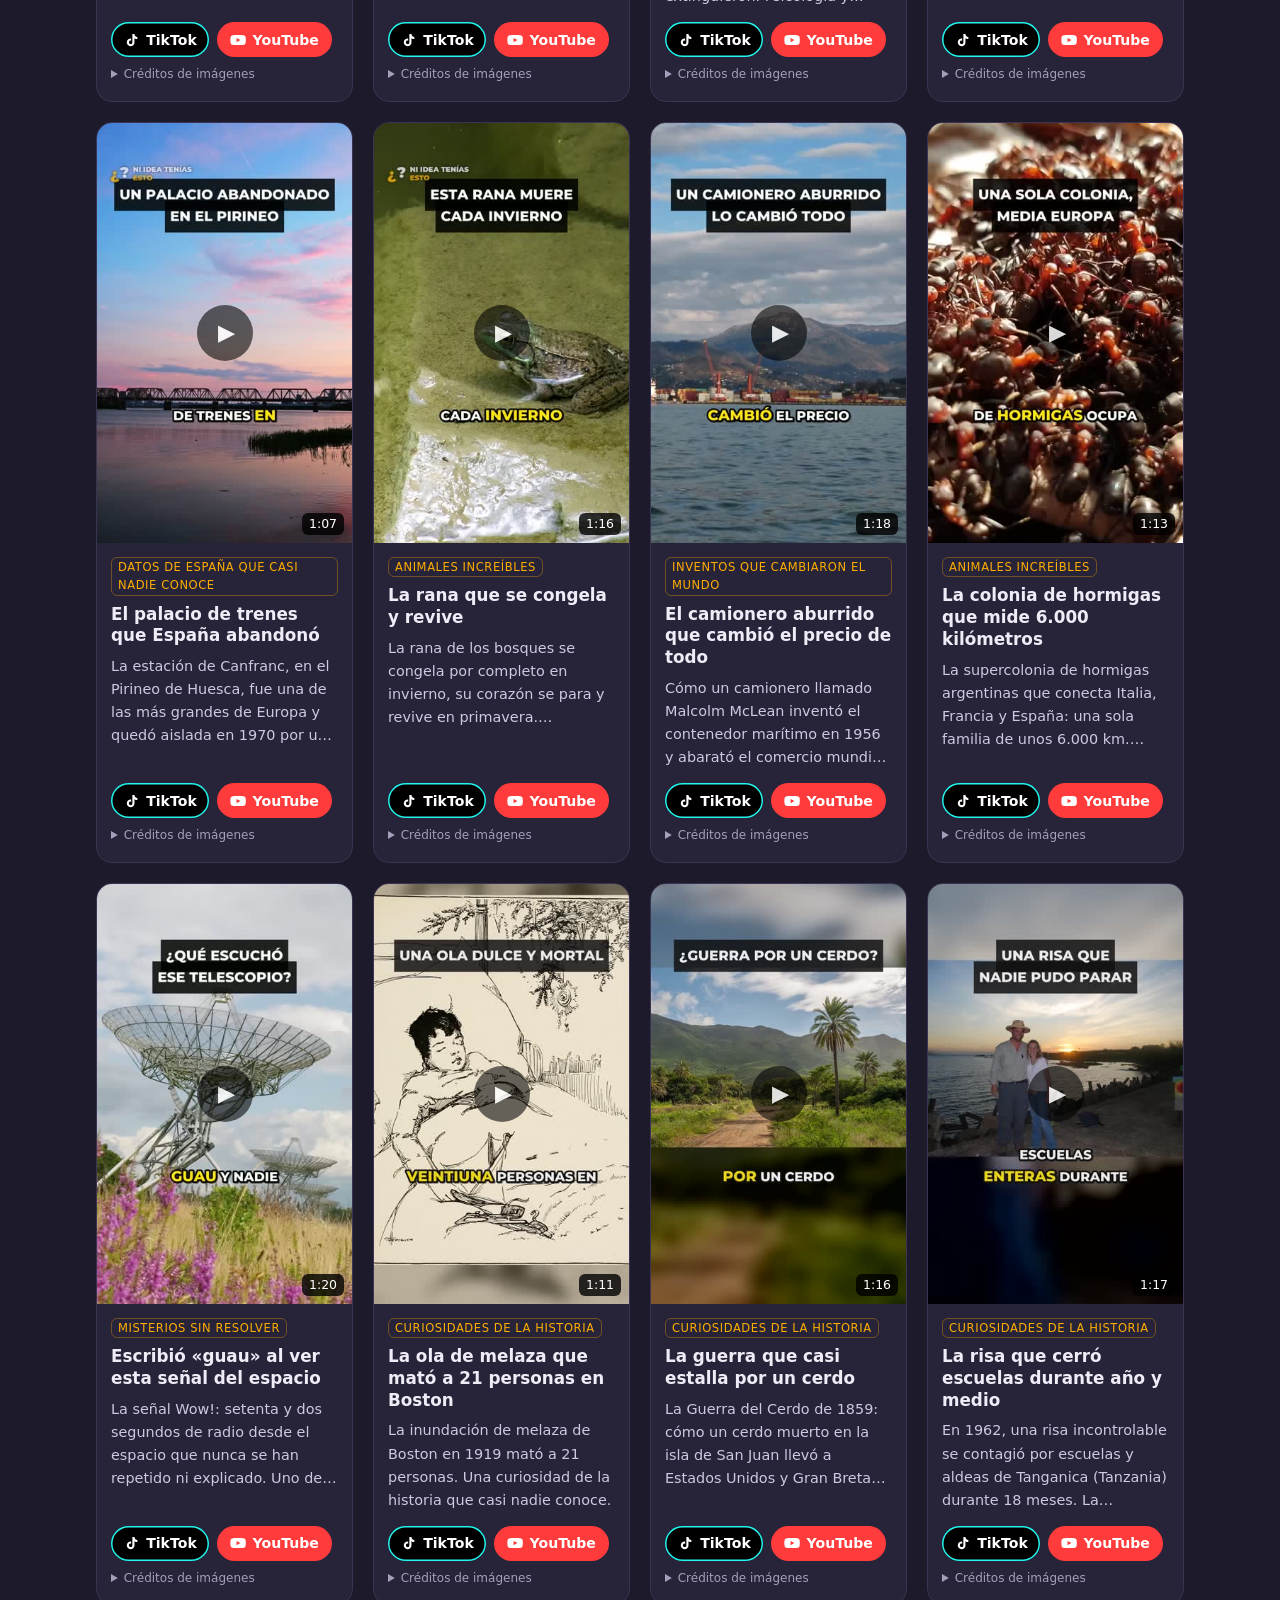
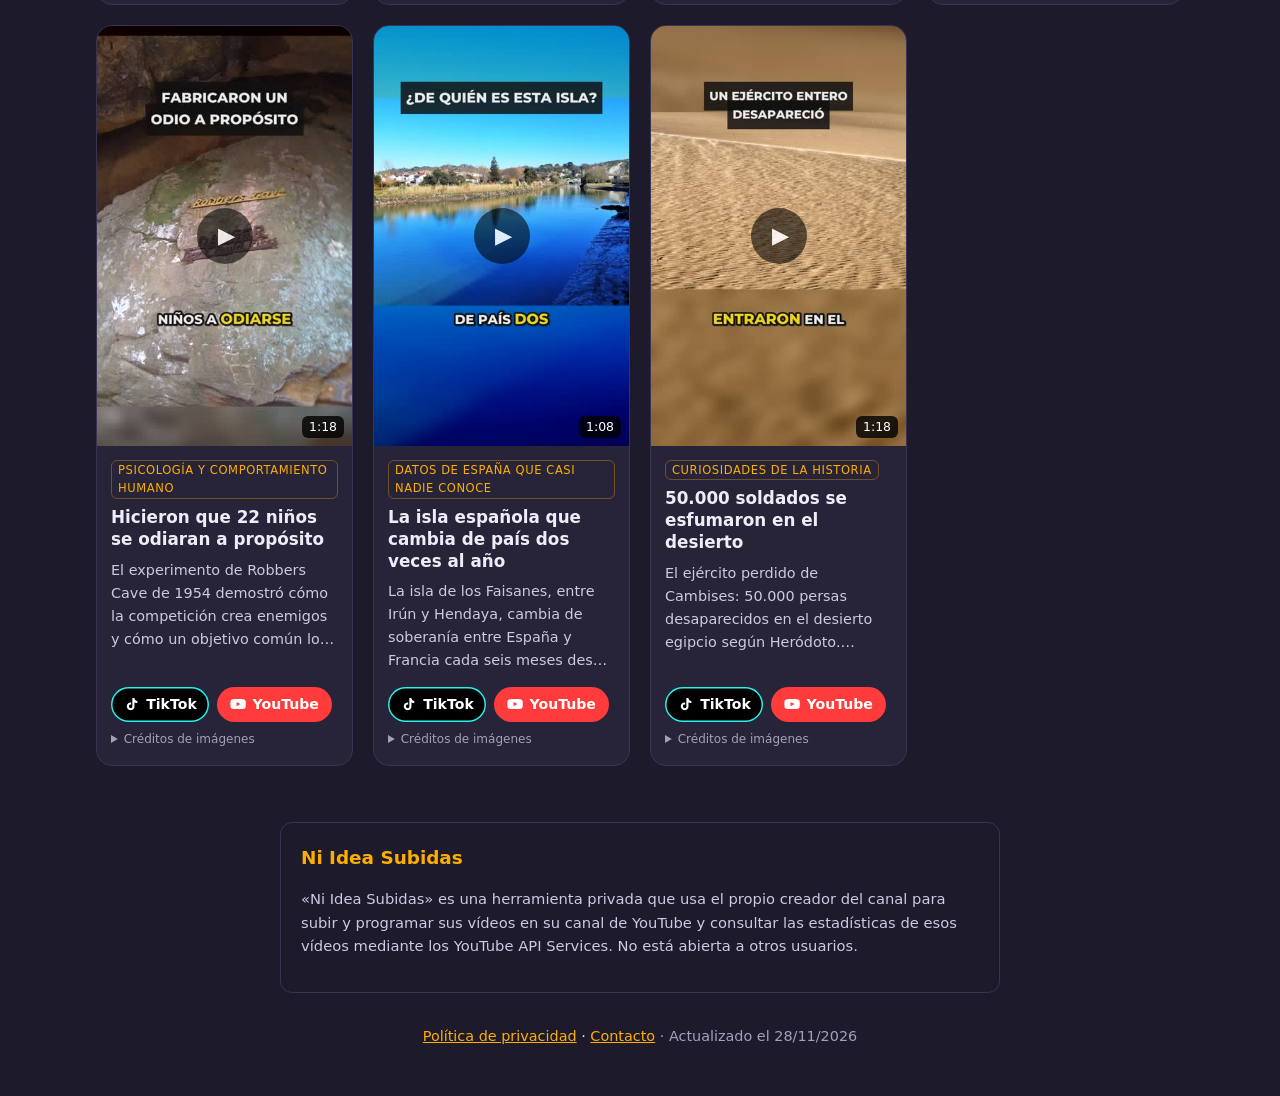
==== commit b424b655: "Vídeos actualizados 2026-11-28 14:00" ====
--- a/index.html
+++ b/index.html
@@ -12,10 +12,14 @@
 <h1>Ni Idea Tenías <b>Esto</b></h1><p class="lema">Curiosidades, historias y misterios en español. Vídeos nuevos cada día.</p>
 <nav class="redes"><a class="bt tt" href="https://www.tiktok.com/@ni_idea_tenias" target="_blank" rel="noopener"><svg viewBox="0 0 24 24" aria-hidden="true"><path d="M16.6 5.8A4.3 4.3 0 0 1 15.5 3h-3.1v12.4a2.6 2.6 0 1 1-1.8-2.5V9.7a5.7 5.7 0 1 0 4.9 5.7V9.1a7.3 7.3 0 0 0 4.3 1.4V7.4a4.3 4.3 0 0 1-3.2-1.6z"/></svg>TikTok</a>
 <a class="bt yt" href="https://www.youtube.com/channel/UCDaTWQ-N5QZ5Dp7M0wx1miQ" target="_blank" rel="noopener"><svg viewBox="0 0 24 24" aria-hidden="true"><path d="M23 7.2a3 3 0 0 0-2.1-2.1C19 4.6 12 4.6 12 4.6s-7 0-8.9.5A3 3 0 0 0 1 7.2 31 31 0 0 0 .5 12a31 31 0 0 0 .5 4.8 3 3 0 0 0 2.1 2.1c1.9.5 8.9.5 8.9.5s7 0 8.9-.5a3 3 0 0 0 2.1-2.1A31 31 0 0 0 23.5 12a31 31 0 0 0-.5-4.8zM9.7 15.1V8.9l5.8 3.1z"/></svg>YouTube</a></nav>
-<p class="mut">66 vídeos publicados</p></header>
+<p class="mut">67 vídeos publicados</p></header>
 <main><div class="filtros" role="group" aria-label="Filtrar por temática">
 <button type="button" data-f="" aria-pressed="true">Todos</button><button type="button" data-f="animales increíbles">Animales increíbles</button><button type="button" data-f="ciencia y espacio">Ciencia y espacio</button><button type="button" data-f="cuerpo humano">Cuerpo humano</button><button type="button" data-f="curiosidades de la historia">Curiosidades de la historia</button><button type="button" data-f="datos de España que casi nadie conoce">Datos de España que casi nadie conoce</button><button type="button" data-f="inventos que cambiaron el mundo">Inventos que cambiaron el mundo</button><button type="button" data-f="lugares asombrosos del planeta">Lugares asombrosos del planeta</button><button type="button" data-f="misterios sin resolver">Misterios sin resolver</button><button type="button" data-f="psicología y comportamiento humano">Psicología y comportamiento humano</button></div>
-<section class="grid"><article class="card" data-tema="curiosidades de la historia">
+<section class="grid"><article class="card" data-tema="animales increíbles">
+<a class="thumb" href="https://www.tiktok.com/@ni_idea_tenias/video/7713198869491862806" target="_blank" rel="noopener" aria-label="Ver «Lanzaron gatos en paracaídas sobre Borneo»">
+<img src="v/lanzaron-gatos-en-paracaidas-sobre-borneo.jpg" alt="" loading="lazy" width="360" height="640"><span class="dur">1:18</span><span class="play" aria-hidden="true">▶</span></a>
+<div class="info"><span class="chip">animales increíbles</span><h3>Lanzaron gatos en paracaídas sobre Borneo</h3>
+<p>En 1960 la aviación británica lanzó gatos en paracaídas sobre Borneo. La Operación Gato Caído nació de una cadena de desastres provocada por el DDT. Curiosidades de animales increíbles.</p><div class="bts"><a class="bt tt" href="https://www.tiktok.com/@ni_idea_tenias/video/7713198869491862806" target="_blank" rel="noopener"><svg viewBox="0 0 24 24" aria-hidden="true"><path d="M16.6 5.8A4.3 4.3 0 0 1 15.5 3h-3.1v12.4a2.6 2.6 0 1 1-1.8-2.5V9.7a5.7 5.7 0 1 0 4.9 5.7V9.1a7.3 7.3 0 0 0 4.3 1.4V7.4a4.3 4.3 0 0 1-3.2-1.6z"/></svg>TikTok</a></div><details><summary>Créditos de imágenes</summary><p>Engin_Akyurt (Pixabay); kallerna (CC BY-SA 4.0, Wikimedia); CatrucD (Pixabay); Otis Historical Archives  of “National M (CC BY 2.0, Wikimedia); BlenderTimer (Pixabay); Godot13 (CC BY-SA 4.0, Wikimedia); STEVENOLETO (Pixabay); Jebulon (CC0, Wikimedia); Kanenori (Pixabay); Basile Morin (CC BY 4.0, Wikimedia); conghuynh8 (Pixabay); Alex O&#x27;Neal (CC BY-SA 2.0, Wikimedia); Bernard DUPONT from FRANCE (CC BY-SA 2.0, Wikimedia); pruslee (Pixabay); Cpl Lee Goddard (OGL 2, Wikimedia); bellergy (Pixabay); Julian Herzog (Website) (CC BY 4.0, Wikimedia); Ronin_Studio_Munich (Pixabay); Dietmar Rabich (CC BY-SA 4.0, Wikimedia); Alvesgaspar (CC BY-SA 3.0, Wikimedia); stefaniejockschat (Pixabay)</p></details></div></article><article class="card" data-tema="curiosidades de la historia">
 <a class="thumb" href="https://www.tiktok.com/@ni_idea_tenias/video/7712939460375203094" target="_blank" rel="noopener" aria-label="Ver «Holanda cambió Manhattan por una isla de especias»">
 <img src="v/holanda-cambio-manhattan-por-una-isla-de-especias.jpg" alt="" loading="lazy" width="360" height="640"><span class="dur">1:13</span><span class="play" aria-hidden="true">▶</span></a>
 <div class="info"><span class="chip">curiosidades de la historia</span><h3>Holanda cambió Manhattan por una isla de especias</h3>
@@ -27,7 +31,7 @@
 <a class="thumb" href="https://www.tiktok.com/@ni_idea_tenias/video/7712831554900282646" target="_blank" rel="noopener" aria-label="Ver «San Francisco obedeció a un emperador sin imperio»">
 <img src="v/san-francisco-obedecio-a-un-emperador-sin-imperio.jpg" alt="" loading="lazy" width="360" height="640"><span class="dur">1:16</span><span class="play" aria-hidden="true">▶</span></a>
 <div class="info"><span class="chip">curiosidades de la historia</span><h3>San Francisco obedeció a un emperador sin imperio</h3>
-<p>Joshua Norton se proclamó emperador de Estados Unidos en 1859 y San Francisco le siguió el juego durante veinte años. Una curiosidad de la historia que parece inventada.</p><div class="bts"><a class="bt tt" href="https://www.tiktok.com/@ni_idea_tenias/video/7712831554900282646" target="_blank" rel="noopener"><svg viewBox="0 0 24 24" aria-hidden="true"><path d="M16.6 5.8A4.3 4.3 0 0 1 15.5 3h-3.1v12.4a2.6 2.6 0 1 1-1.8-2.5V9.7a5.7 5.7 0 1 0 4.9 5.7V9.1a7.3 7.3 0 0 0 4.3 1.4V7.4a4.3 4.3 0 0 1-3.2-1.6z"/></svg>TikTok</a></div><details><summary>Créditos de imágenes</summary><p>Kanenori (Pixabay); Chris Woodrich (CC BY-SA 4.0, Wikimedia); JoshuaWoroniecki (Pixabay); Mike1979 Russia (CC BY-SA 3.0, Wikimedia); Thomas-Ritter (Pixabay); BrokenSphere (CC BY-SA 3.0, Wikimedia); kurt_BID (Pixabay); wastedgeneration (Pixabay); Badmachine (Public domain, Wikimedia); Valentin_Aleksandrov (Pixabay); Frank Schulenburg (CC BY-SA 4.0, Wikimedia); Janhom (Pixabay); Popular Graphic Arts (Public domain, Wikimedia); Edward Jump (Public domain, Wikimedia); Nature-Stock-Footage (Pixabay); H.W. Bradley or William Rulofson (Public domain, Wikimedia); engrahmad2653 (Pixabay); Unknown authorUnknown author (Public domain, Wikimedia)</p></details></div></article><article class="card" data-tema="ciencia y espacio">
+<p>Joshua Norton se proclamó emperador de Estados Unidos en 1859 y San Francisco le siguió el juego durante veinte años. Una curiosidad de la historia que parece inventada.</p><div class="bts"><a class="bt tt" href="https://www.tiktok.com/@ni_idea_tenias/video/7712831554900282646" target="_blank" rel="noopener"><svg viewBox="0 0 24 24" aria-hidden="true"><path d="M16.6 5.8A4.3 4.3 0 0 1 15.5 3h-3.1v12.4a2.6 2.6 0 1 1-1.8-2.5V9.7a5.7 5.7 0 1 0 4.9 5.7V9.1a7.3 7.3 0 0 0 4.3 1.4V7.4a4.3 4.3 0 0 1-3.2-1.6z"/></svg>TikTok</a><a class="bt yt" href="https://youtube.com/shorts/mT8R5HuvLe0" target="_blank" rel="noopener"><svg viewBox="0 0 24 24" aria-hidden="true"><path d="M23 7.2a3 3 0 0 0-2.1-2.1C19 4.6 12 4.6 12 4.6s-7 0-8.9.5A3 3 0 0 0 1 7.2 31 31 0 0 0 .5 12a31 31 0 0 0 .5 4.8 3 3 0 0 0 2.1 2.1c1.9.5 8.9.5 8.9.5s7 0 8.9-.5a3 3 0 0 0 2.1-2.1A31 31 0 0 0 23.5 12a31 31 0 0 0-.5-4.8zM9.7 15.1V8.9l5.8 3.1z"/></svg>YouTube</a></div><details><summary>Créditos de imágenes</summary><p>Kanenori (Pixabay); Chris Woodrich (CC BY-SA 4.0, Wikimedia); JoshuaWoroniecki (Pixabay); Mike1979 Russia (CC BY-SA 3.0, Wikimedia); Thomas-Ritter (Pixabay); BrokenSphere (CC BY-SA 3.0, Wikimedia); kurt_BID (Pixabay); wastedgeneration (Pixabay); Badmachine (Public domain, Wikimedia); Valentin_Aleksandrov (Pixabay); Frank Schulenburg (CC BY-SA 4.0, Wikimedia); Janhom (Pixabay); Popular Graphic Arts (Public domain, Wikimedia); Edward Jump (Public domain, Wikimedia); Nature-Stock-Footage (Pixabay); H.W. Bradley or William Rulofson (Public domain, Wikimedia); engrahmad2653 (Pixabay); Unknown authorUnknown author (Public domain, Wikimedia)</p></details></div></article><article class="card" data-tema="ciencia y espacio">
 <a class="thumb" href="https://www.tiktok.com/@ni_idea_tenias/video/7712566508697767190" target="_blank" rel="noopener" aria-label="Ver «Un bombero llevó 500 semillas a la Luna»">
 <img src="v/un-bombero-llevo-500-semillas-a-la-luna.jpg" alt="" loading="lazy" width="360" height="640"><span class="dur">1:16</span><span class="play" aria-hidden="true">▶</span></a>
 <div class="info"><span class="chip">ciencia y espacio</span><h3>Un bombero llevó 500 semillas a la Luna</h3>
@@ -292,7 +296,7 @@
 su canal de YouTube y consultar las estadísticas de esos vídeos mediante los YouTube API Services.
 No está abierta a otros usuarios.</p></section></main>
 <footer><a href="privacidad.html">Política de privacidad</a> · <a href="https://github.com/fredygui/nideatenias-web/issues">Contacto</a>
-<span class="mut"> · Actualizado el 27/11/2026</span></footer>
+<span class="mut"> · Actualizado el 28/11/2026</span></footer>
 <script>
 const bs=document.querySelectorAll('.filtros button'),cs=document.querySelectorAll('.card');
 bs.forEach(b=>b.onclick=()=>{bs.forEach(x=>x.setAttribute('aria-pressed',x===b));
